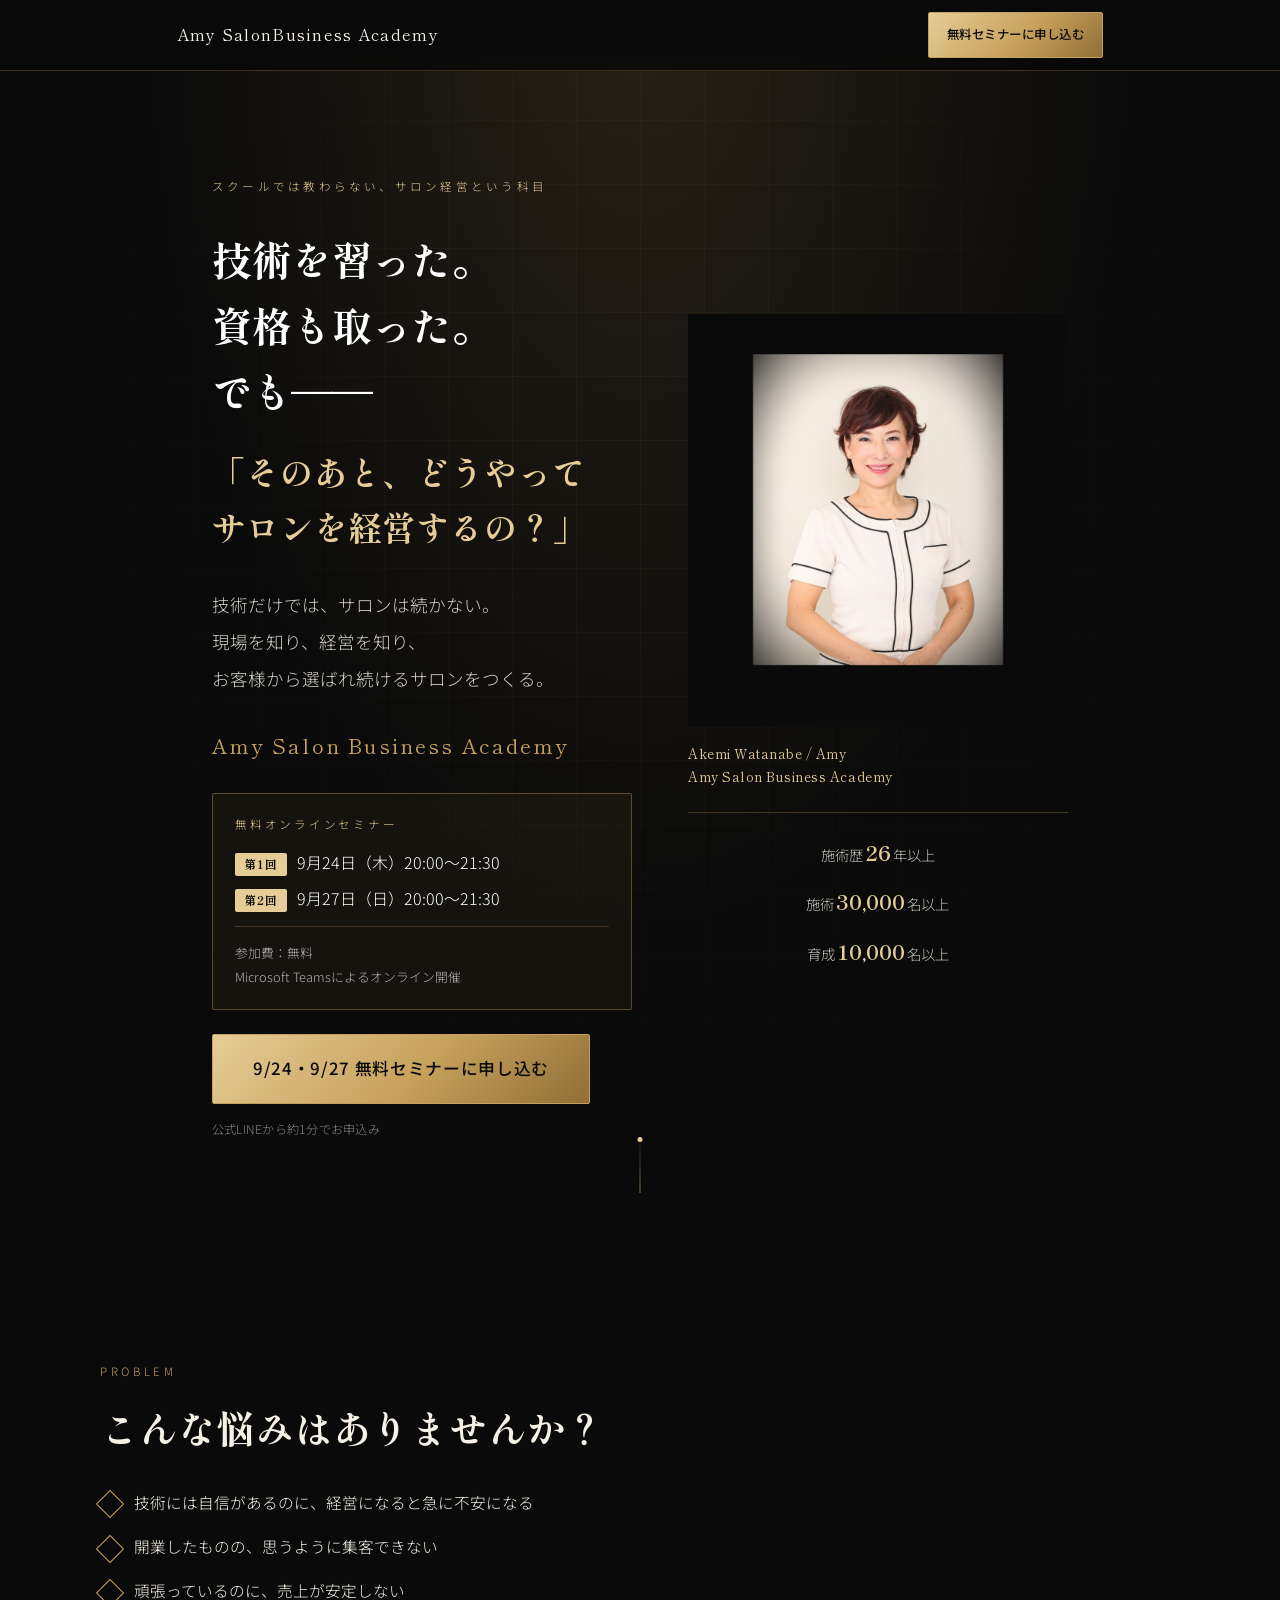
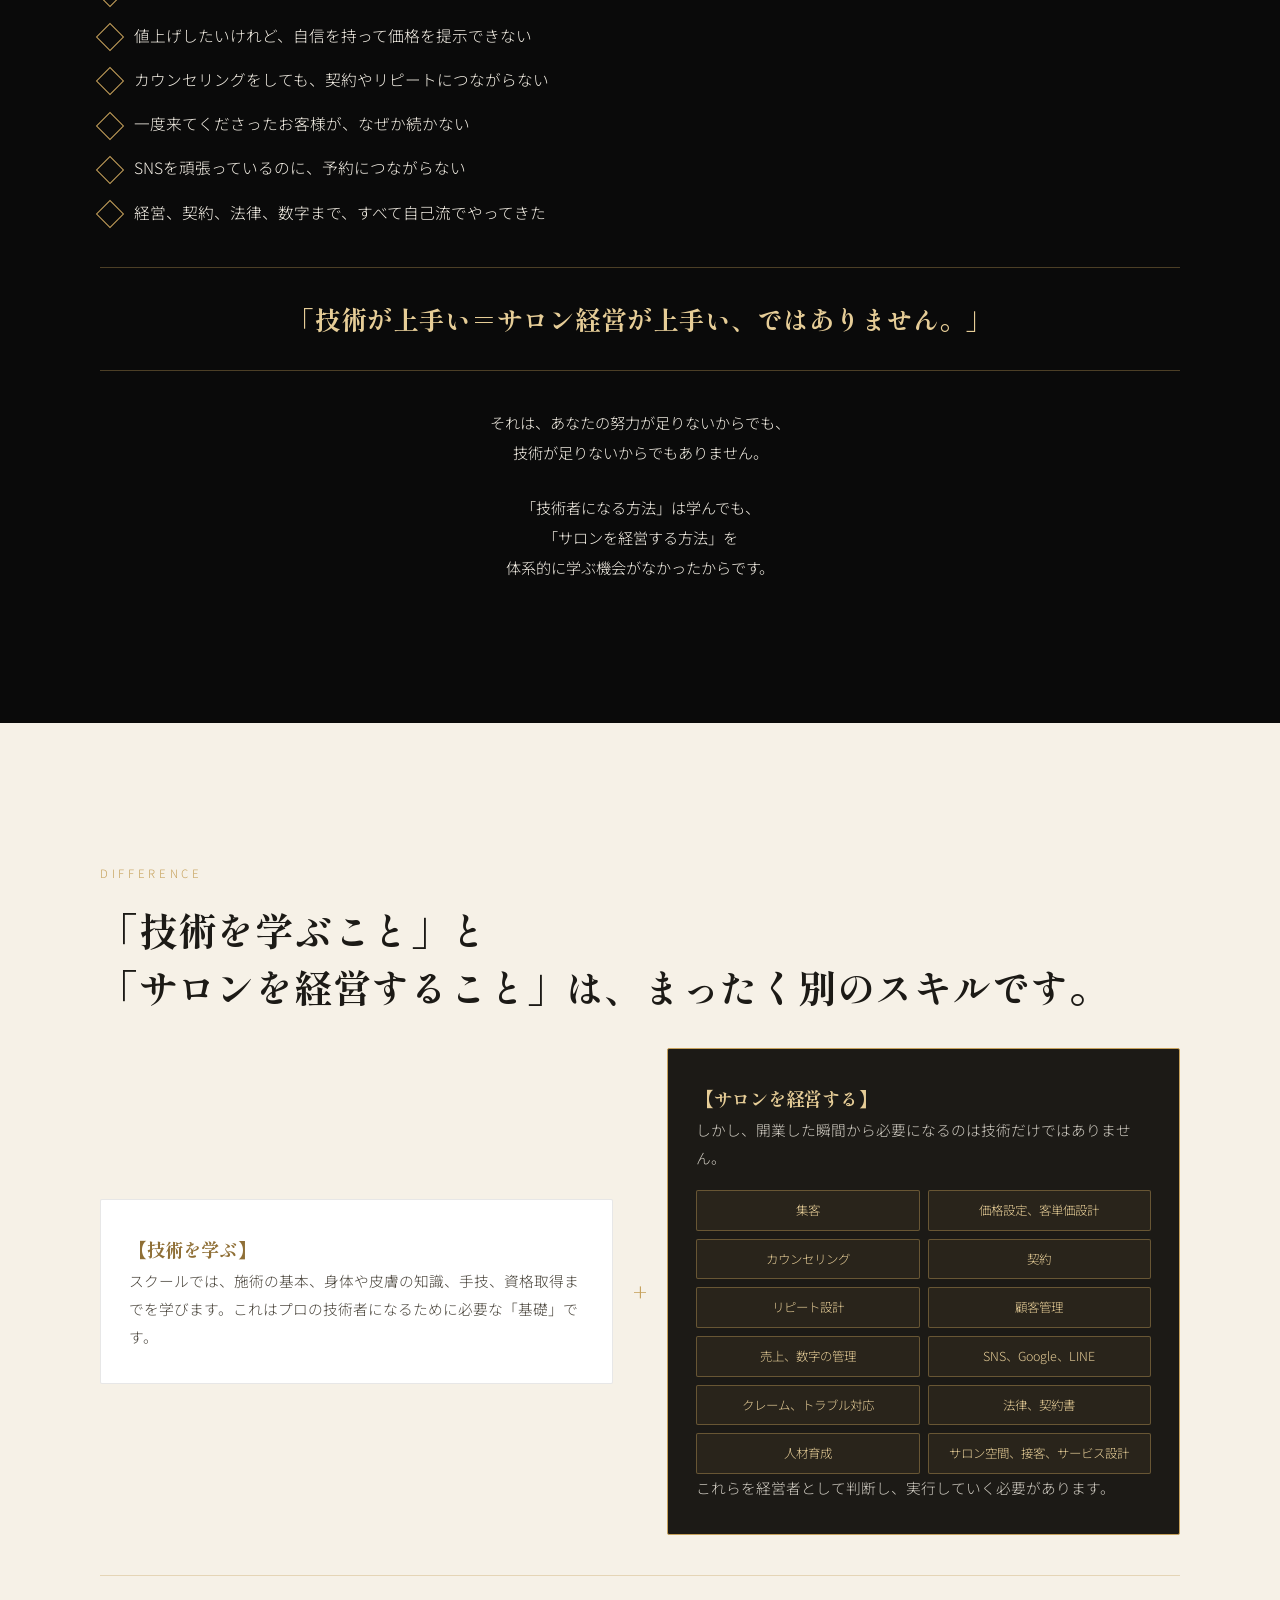
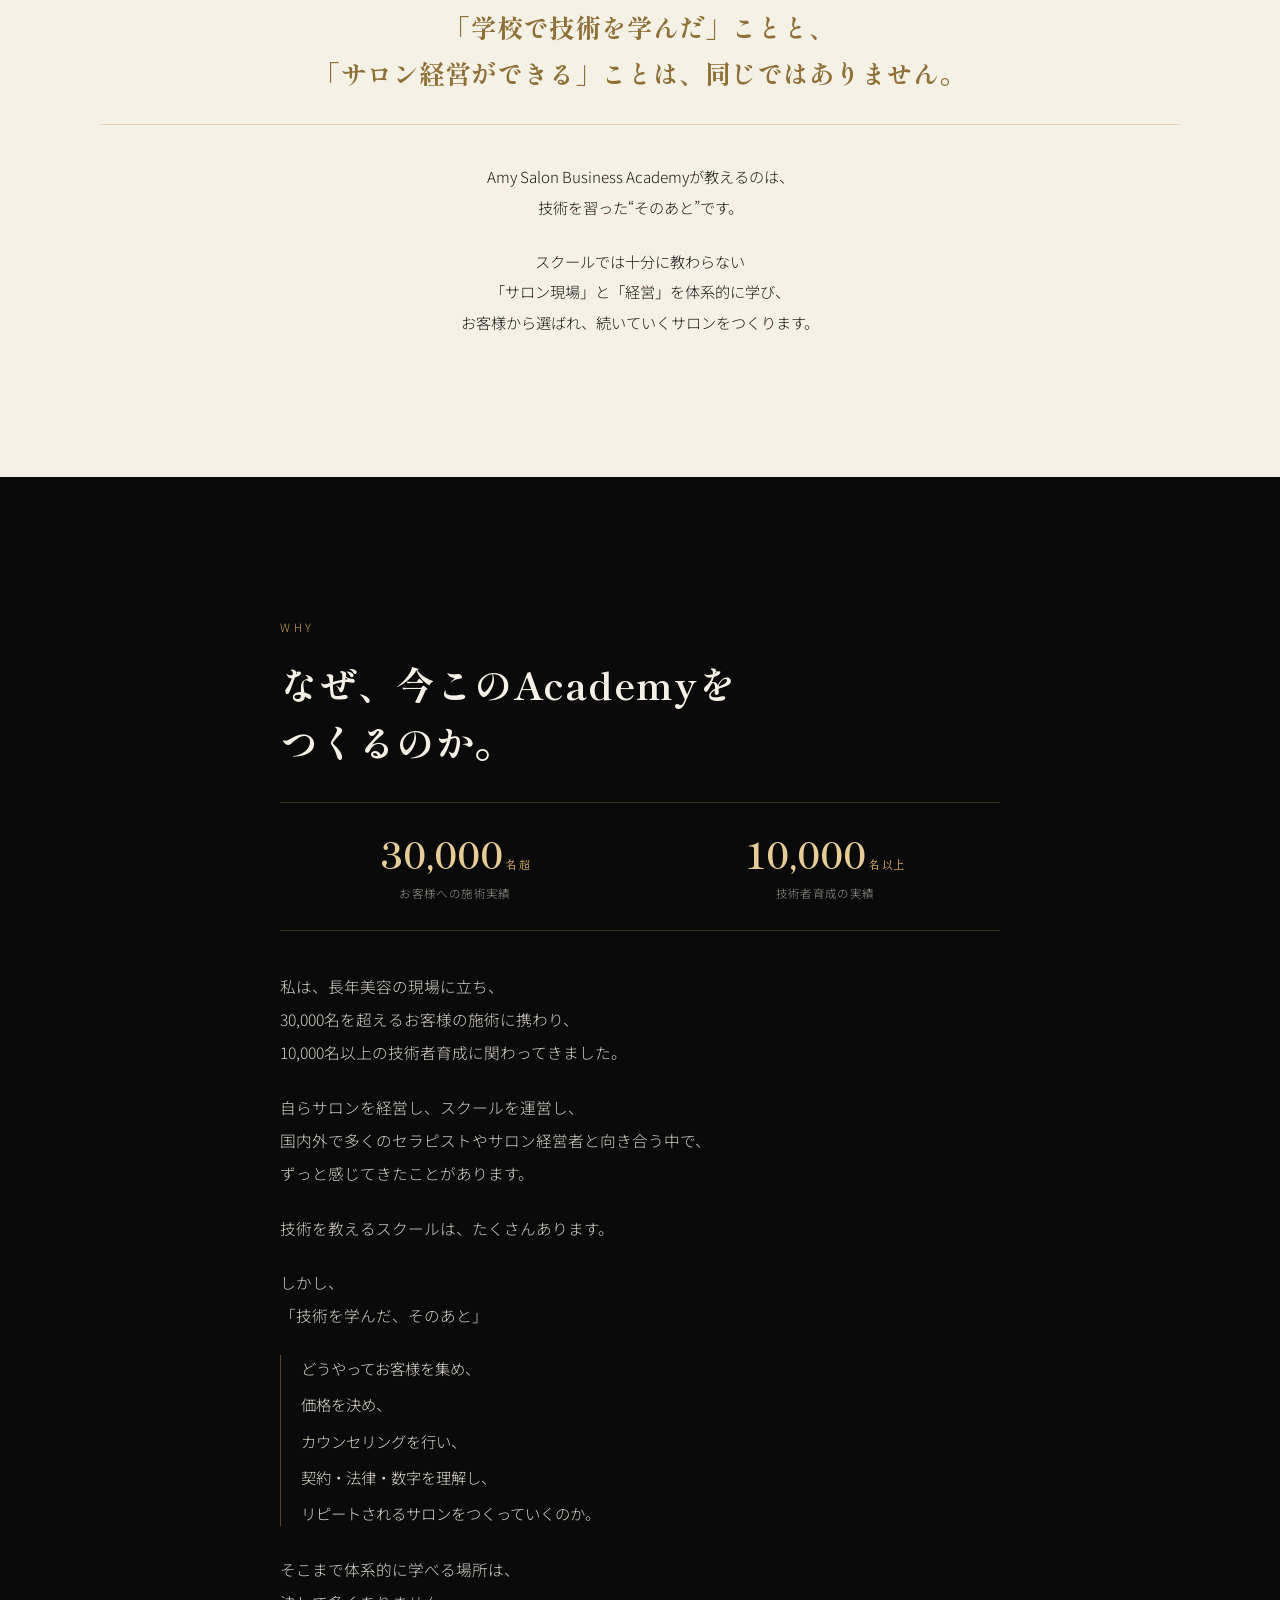
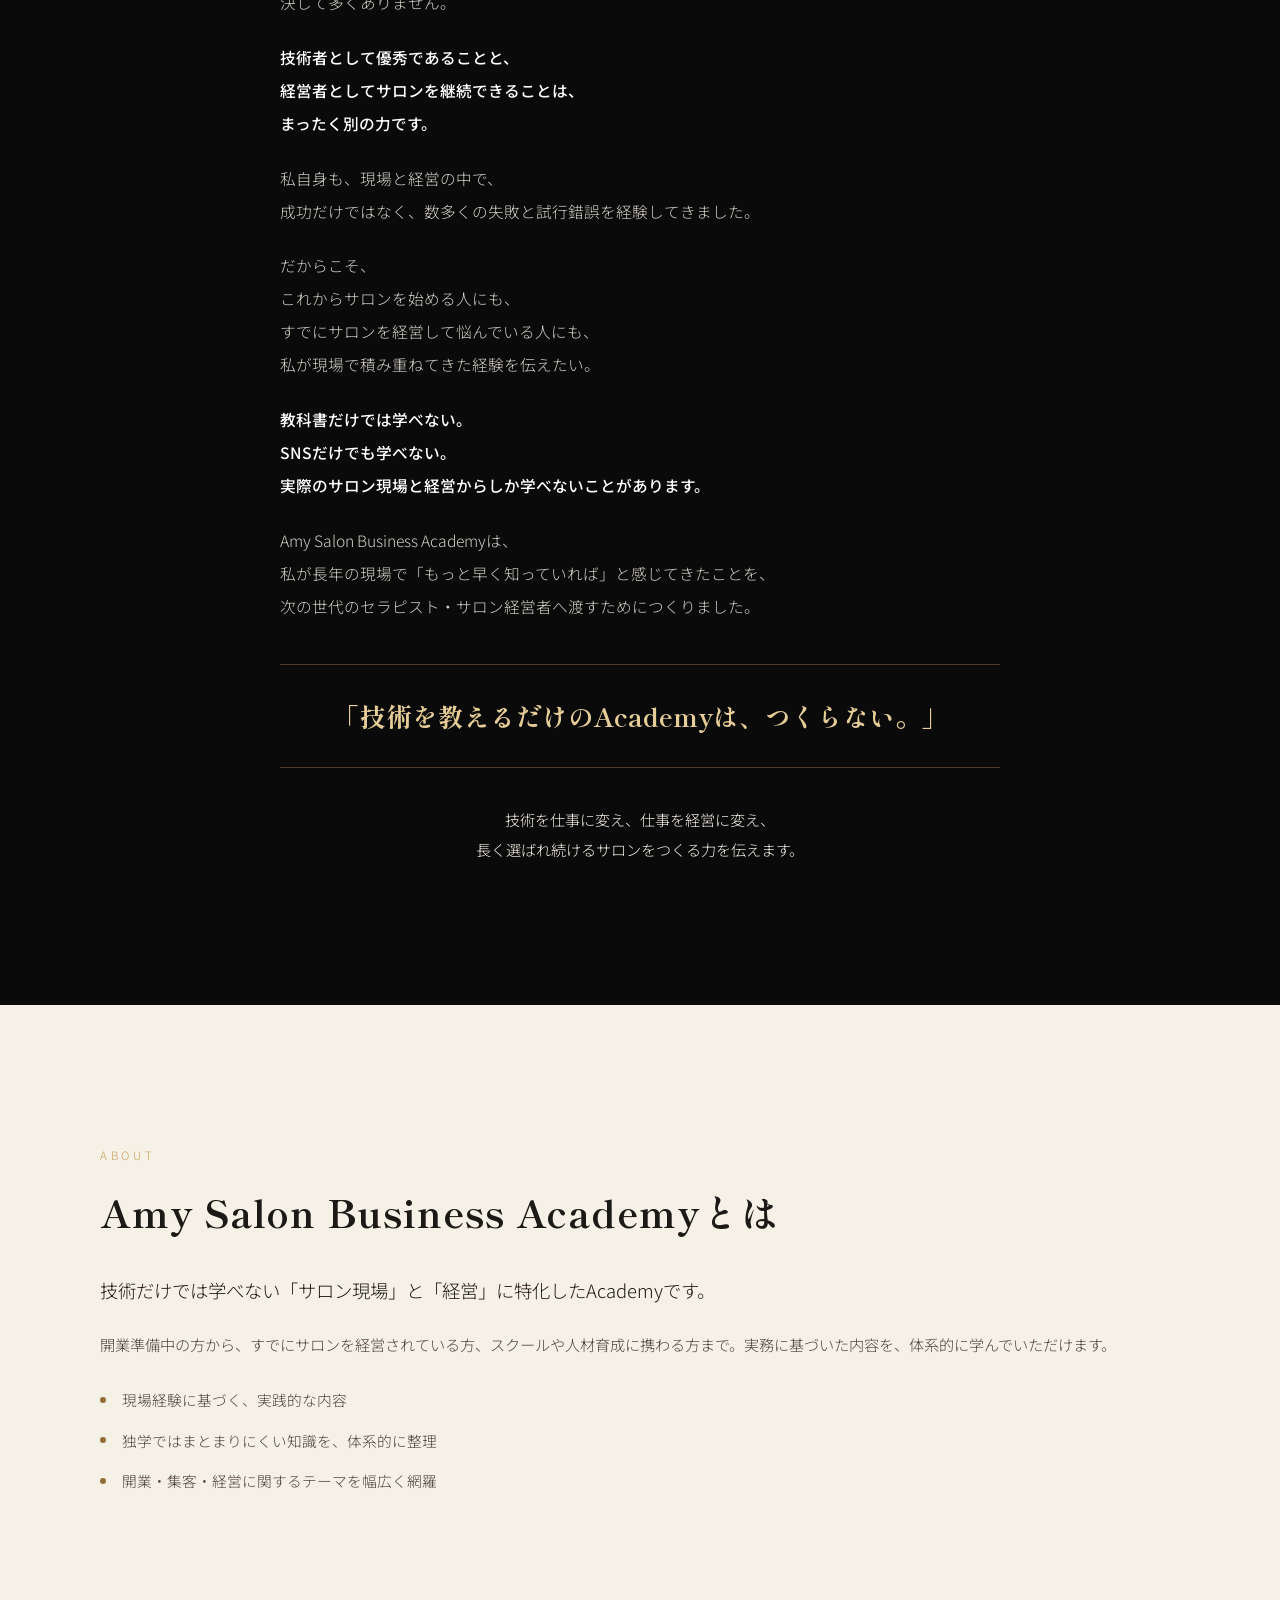
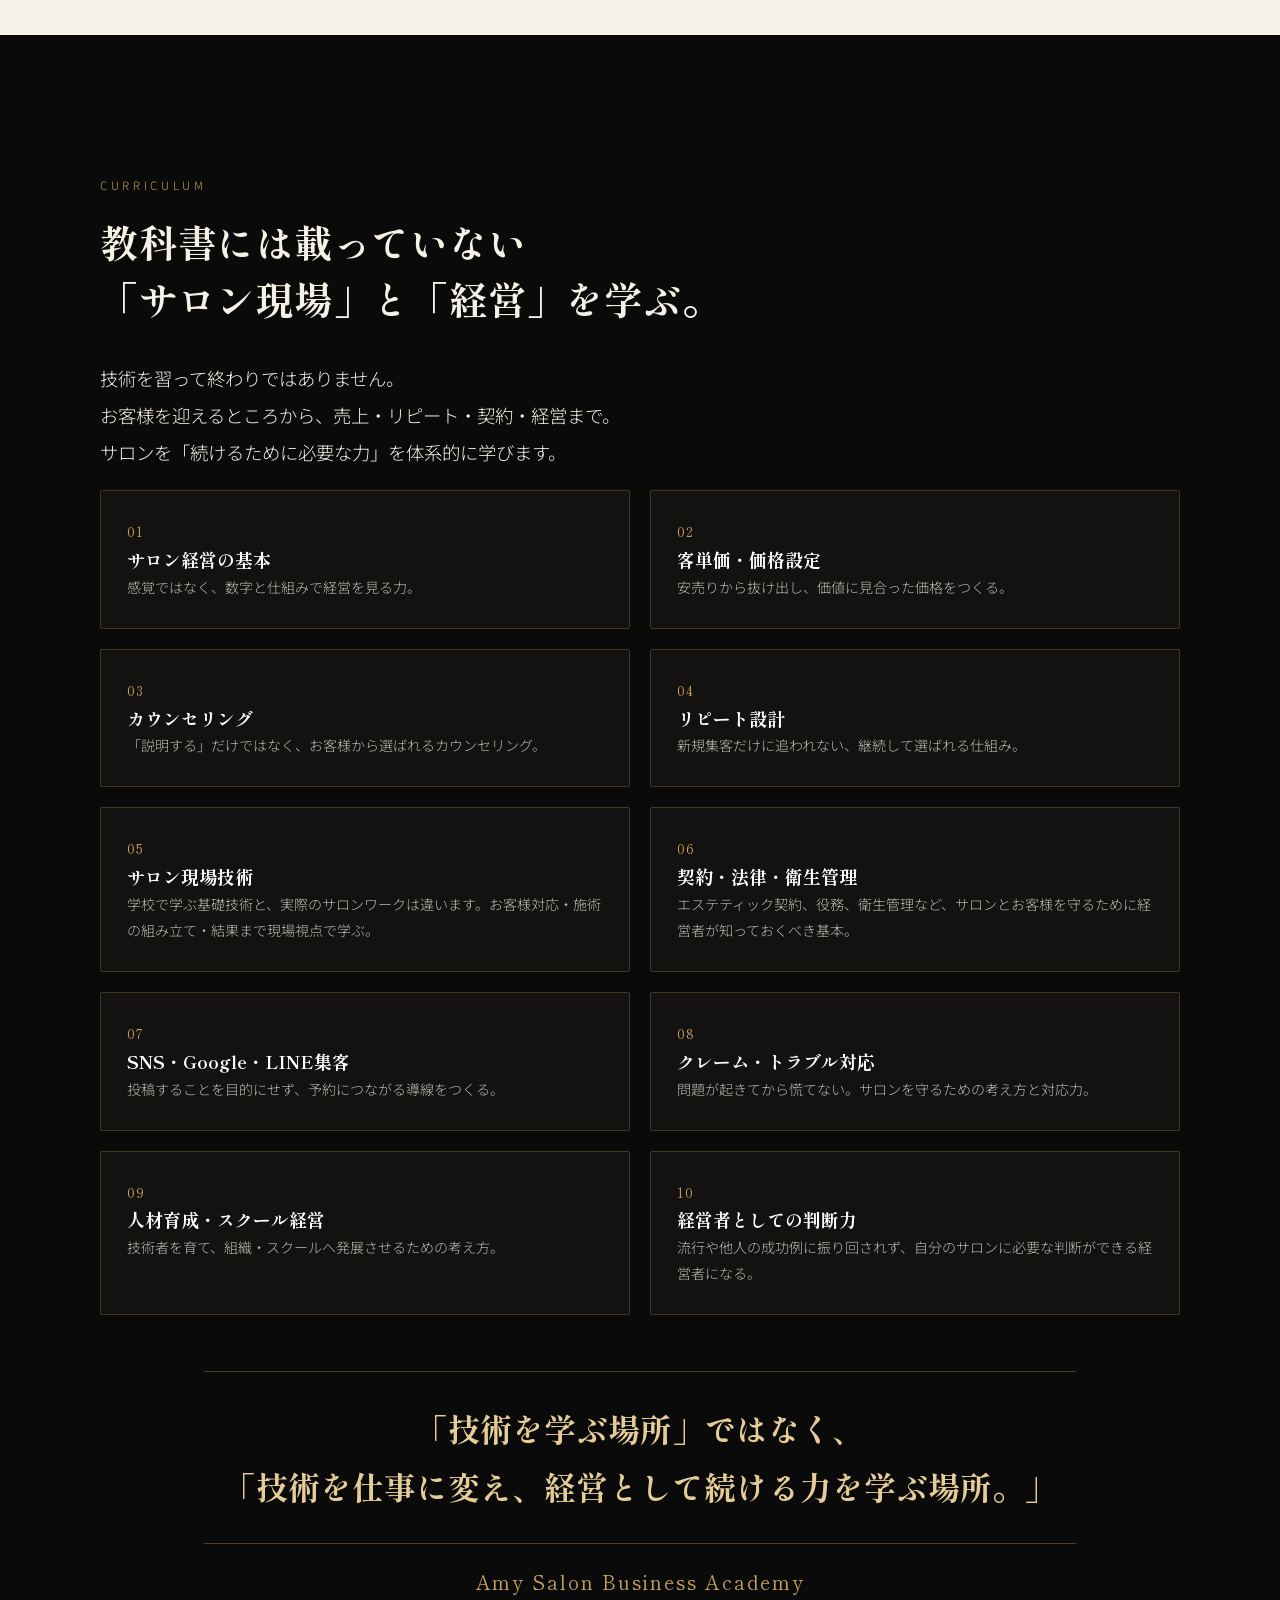
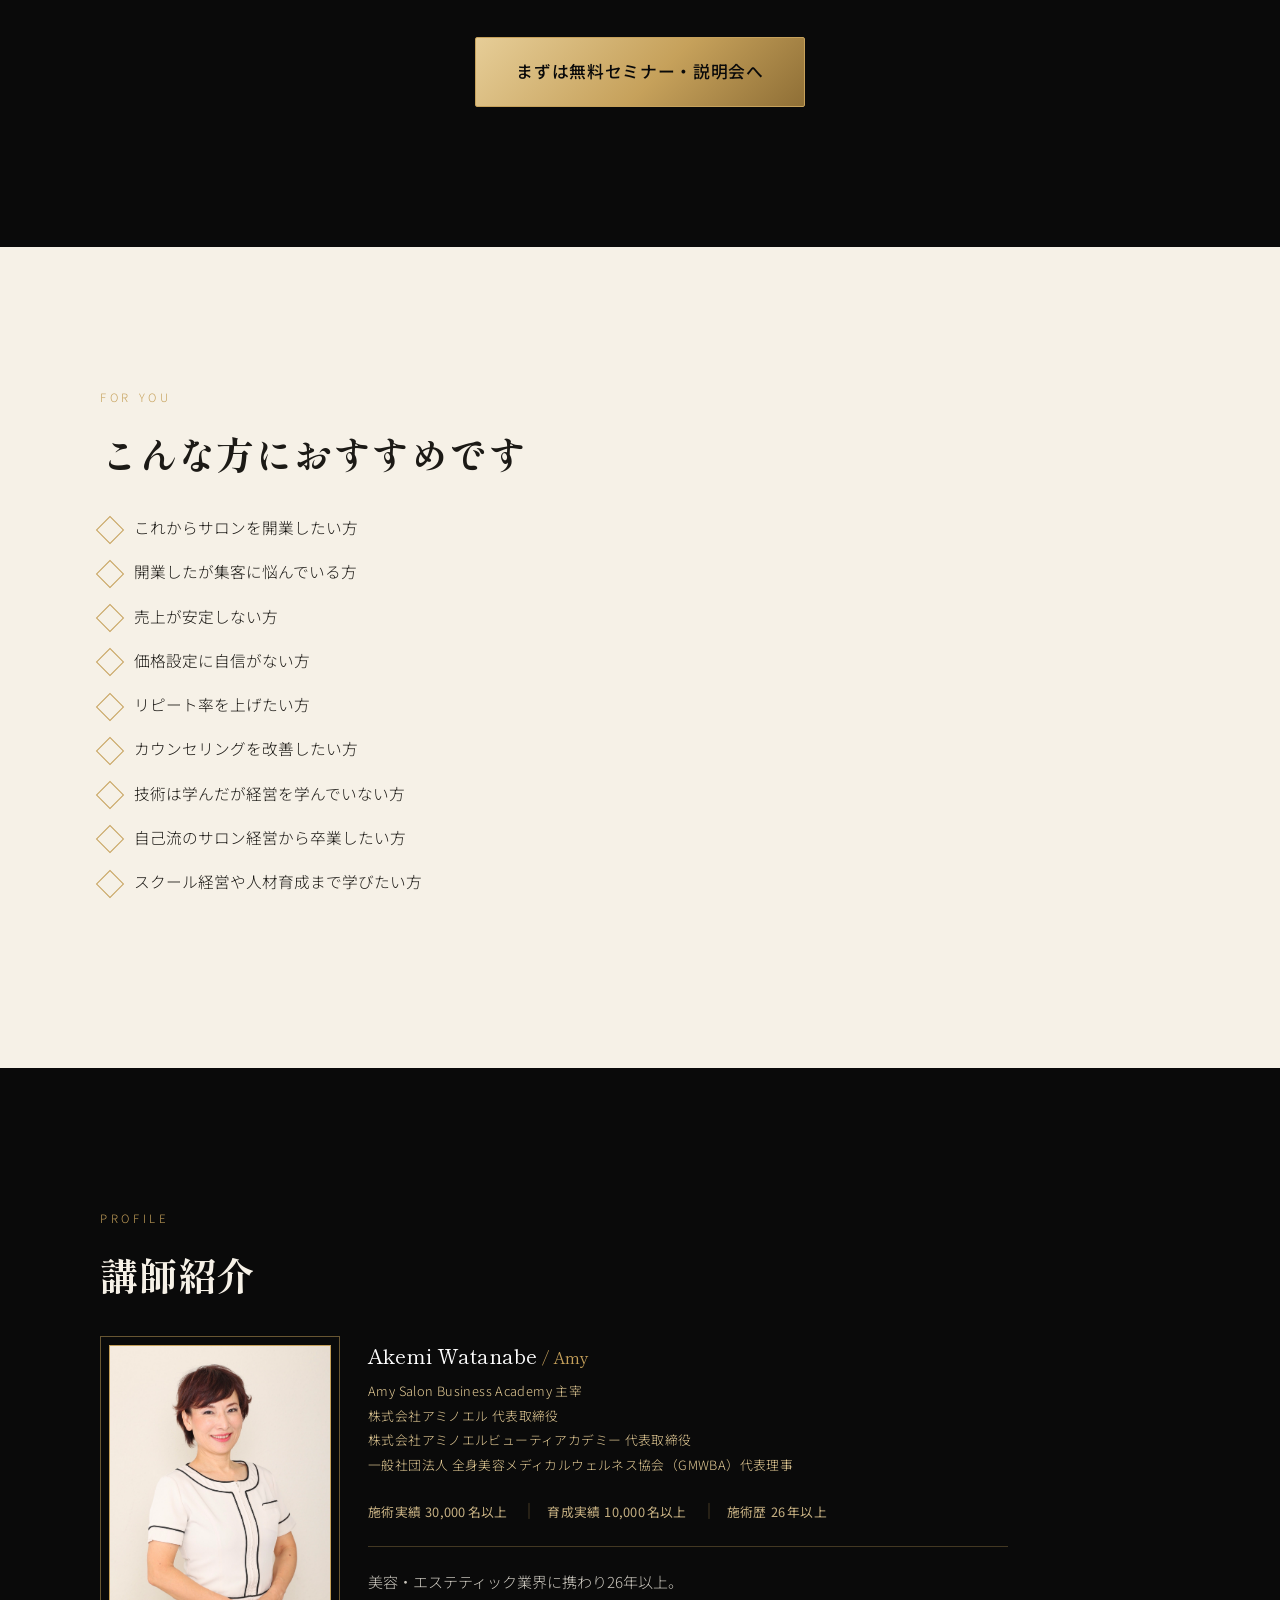
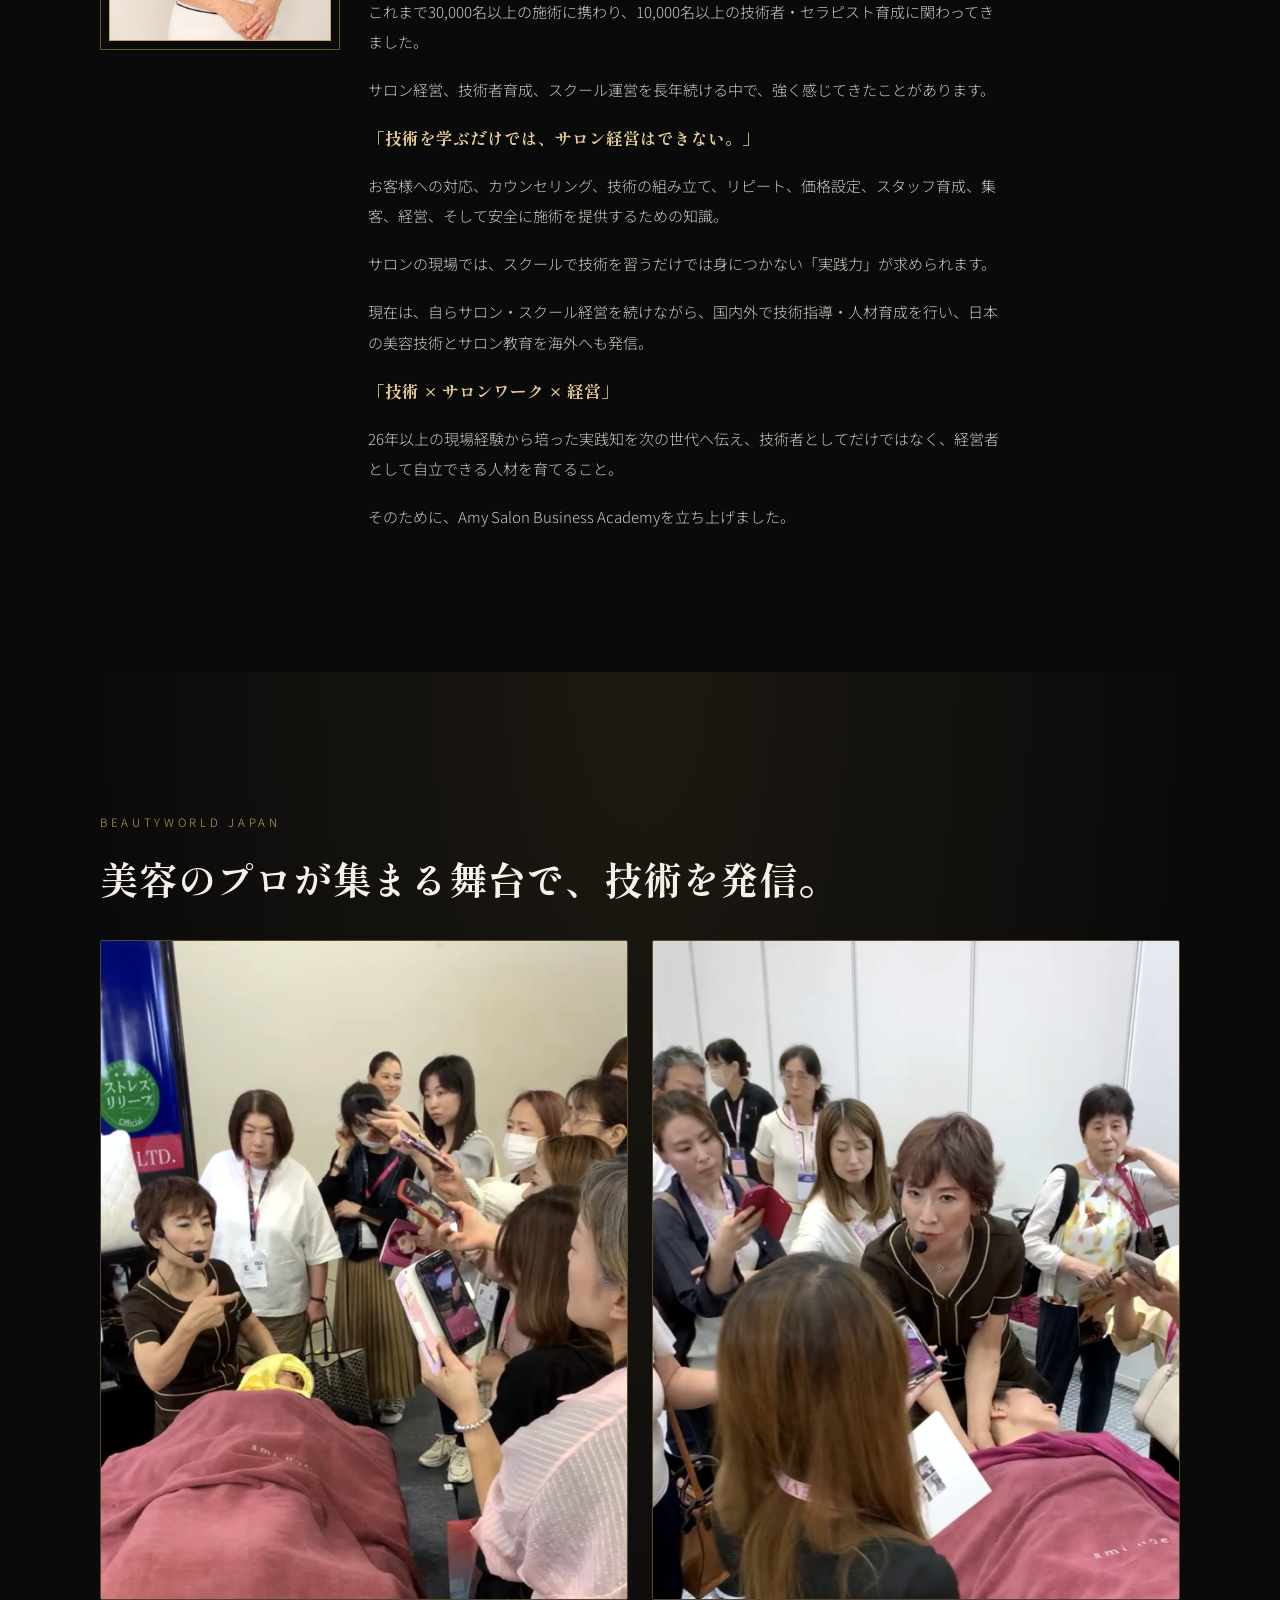
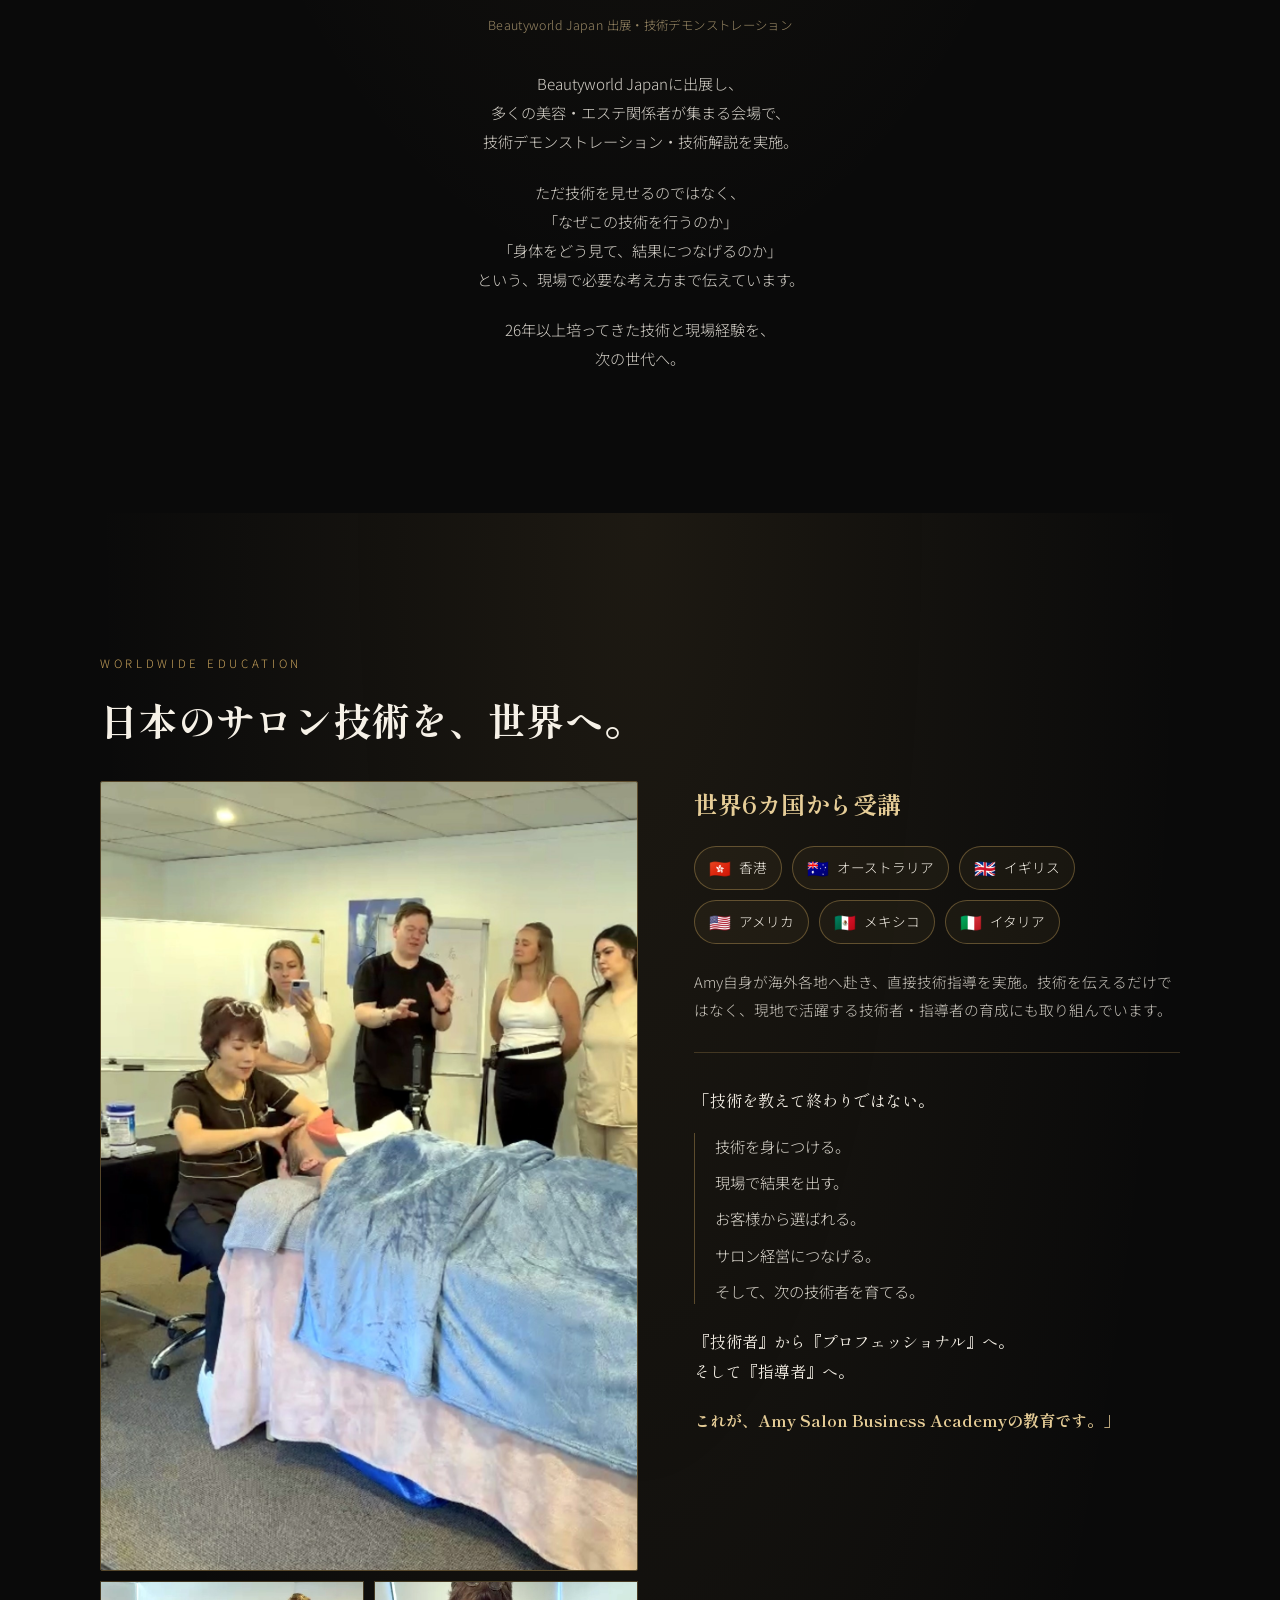
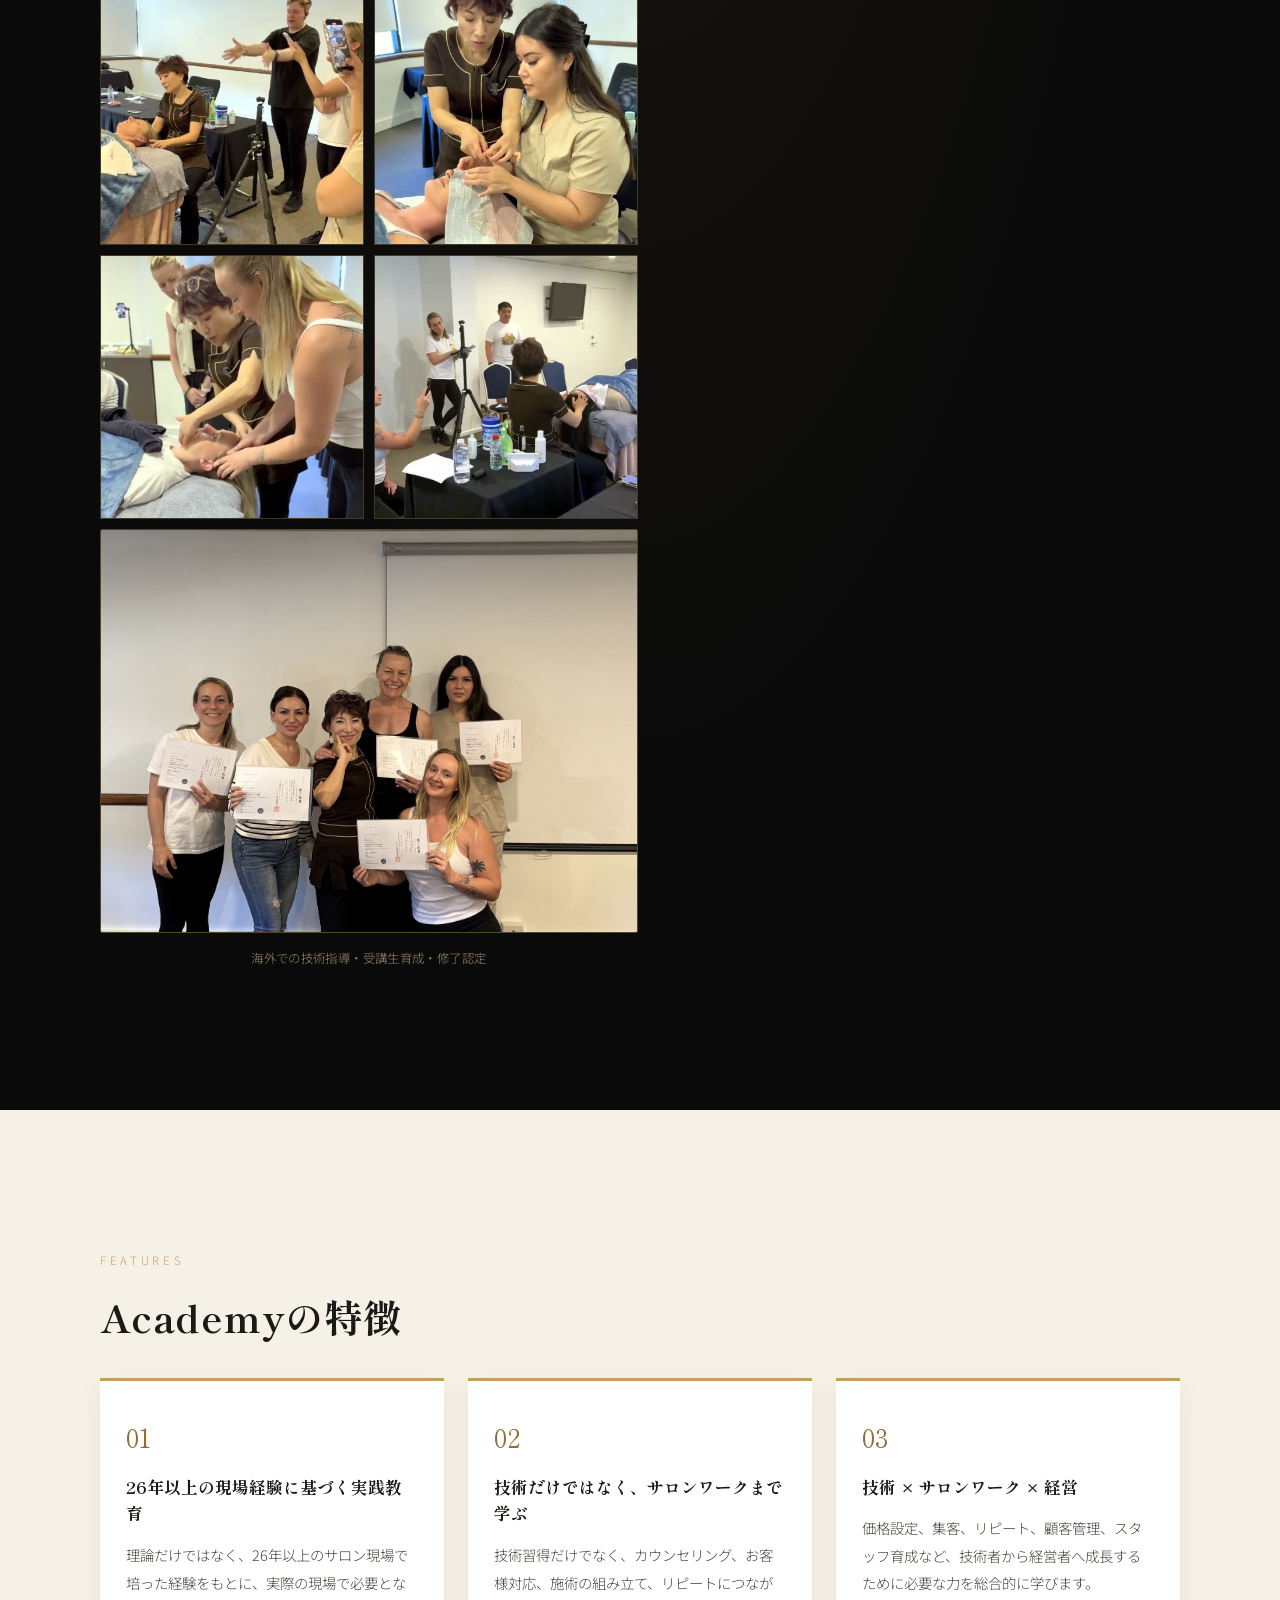
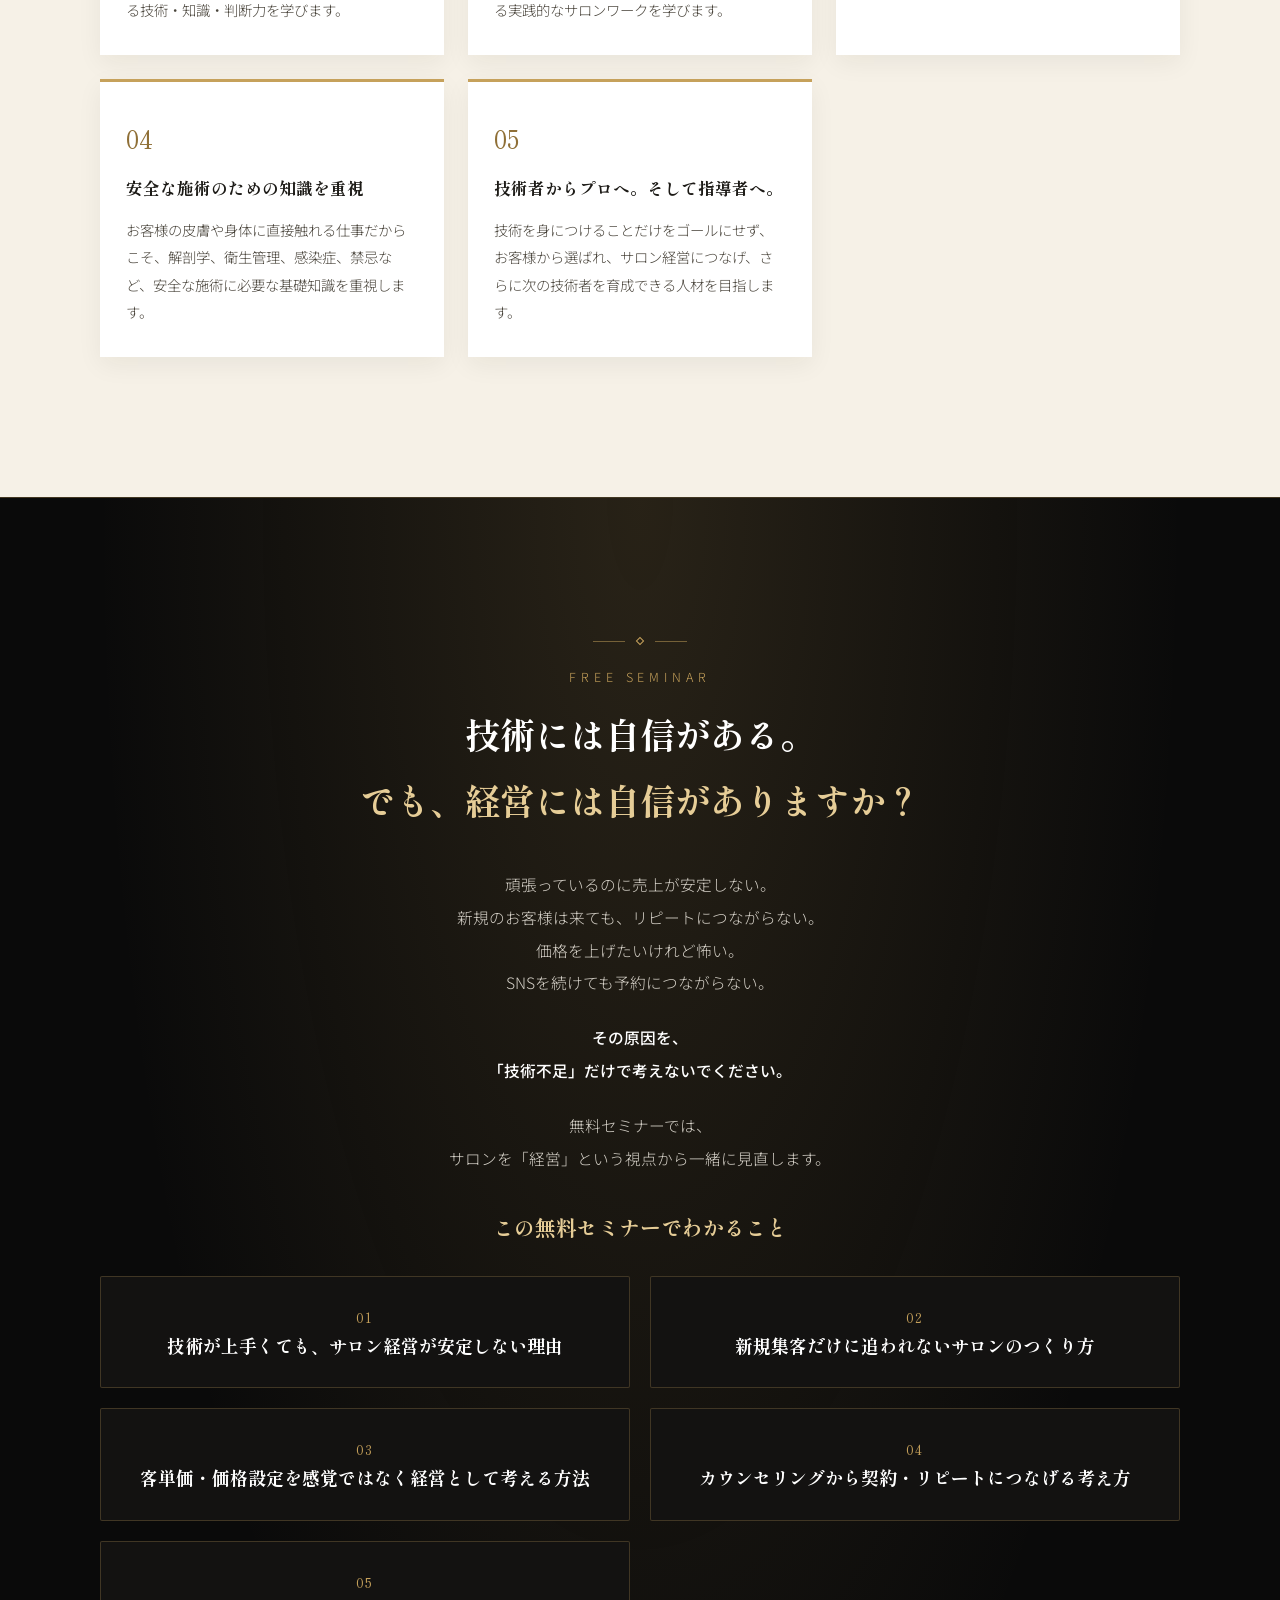
==== index.html @ 22de9279 "Academyの特徴セクションの5項目の文言を更新 Co-Authored-By: Claude Sonnet 5 <noreply@anthropic.com> Claude-Session: ht" ====
<!DOCTYPE html>
<html lang="ja">
<head>
<meta charset="UTF-8">
<meta name="viewport" content="width=device-width, initial-scale=1.0">
<title>Amy Salon Business Academy | 技術の先にある、サロン経営を学ぶ</title>
<meta name="description" content="技術を学ぶだけでは、サロン経営はできない。スクールでは十分に教わらない「サロン現場」と「経営」を学ぶAcademy、Amy Salon Business Academy。無料セミナー・説明会、参加受付中。">
<meta name="robots" content="index,follow">
<link rel="canonical" href="https://example.com/">

<!-- OGP -->
<meta property="og:type" content="website">
<meta property="og:site_name" content="Amy Salon Business Academy">
<meta property="og:title" content="Amy Salon Business Academy | 技術の先にある、サロン経営を学ぶ">
<meta property="og:description" content="技術を学ぶだけでは、サロン経営はできない。現場を知り、経営を知り、お客様から選ばれ続けるサロンをつくる。無料セミナー・説明会、参加受付中。">
<meta property="og:url" content="https://example.com/">
<meta property="og:image" content="https://example.com/og-image.png">
<meta property="og:image:width" content="1200">
<meta property="og:image:height" content="630">
<meta property="og:locale" content="ja_JP">
<meta name="twitter:card" content="summary_large_image">
<meta name="twitter:title" content="Amy Salon Business Academy">
<meta name="twitter:description" content="技術の先にある、サロン経営を学ぶ。無料セミナー・説明会、参加受付中。">
<meta name="twitter:image" content="https://example.com/og-image.png">

<link rel="icon" href="favicon.svg" type="image/svg+xml">

<link rel="preconnect" href="https://fonts.googleapis.com">
<link rel="preconnect" href="https://fonts.gstatic.com" crossorigin>
<link href="https://fonts.googleapis.com/css2?family=Shippori+Mincho:wght@500;700&family=Noto+Sans+JP:wght@300;400;500;700&display=swap" rel="stylesheet">

<link rel="stylesheet" href="css/style.css">
</head>
<body>

<a class="skip-link" href="#main">本文へスキップ</a>

<header class="site-header" id="site-header">
  <div class="site-header__inner">
    <a href="#top" class="site-header__logo">Amy Salon<br class="sp-only">Business Academy</a>
    <a href="#" class="btn btn--small btn--gold js-cta site-header__cta">無料セミナーに申し込む</a>
  </div>
</header>

<main id="main">

  <!-- 1. ファーストビュー -->
  <section class="hero" id="top" aria-label="ファーストビュー">
    <div class="hero__inner">
      <div class="hero__col hero__col--left">
        <p class="eyebrow">スクールでは教わらない、サロン経営という科目</p>
        <h1 class="hero__title">
          技術を習った。<br>
          資格も取った。<br>
          でも——
          <span class="hero__title-accent">「そのあと、どうやって<br>サロンを経営するの？」</span>
        </h1>
        <p class="hero__lead">
          技術だけでは、サロンは続かない。<br>
          現場を知り、経営を知り、<br>
          お客様から選ばれ続けるサロンをつくる。
        </p>
        <p class="hero__brand">Amy Salon Business Academy</p>

        <div class="hero__event">
          <p class="hero__event-label">無料オンラインセミナー</p>
          <div class="hero__event-dates">
            <p class="hero__event-date"><span class="hero__event-round">第1回</span>9月24日（木）20:00〜21:30</p>
            <p class="hero__event-date"><span class="hero__event-round">第2回</span>9月27日（日）20:00〜21:30</p>
          </div>
          <p class="hero__event-meta">参加費：無料<br>Microsoft Teamsによるオンライン開催</p>
        </div>

        <div class="hero__cta-group">
          <a href="#" class="btn btn--gold btn--large js-cta">9/24・9/27 <br class="sp-only">無料セミナーに申し込む</a>
          <p class="hero__cta-note">公式LINEから約1分でお申込み</p>
        </div>
      </div>

      <div class="hero__col hero__col--right">
        <div class="hero__media">
          <img class="hero__photo" src="hero-photo.jpg" alt="Amy Salon Business Academy 主宰 Akemi Watanabe（Amy）" loading="lazy">
          <p class="hero__photo-caption">Akemi Watanabe / Amy<br>Amy Salon Business Academy</p>
        </div>

        <ul class="hero__achievements">
          <li>施術歴<strong class="hero__achievements-num">26</strong>年以上</li>
          <li>施術<strong class="hero__achievements-num">30,000</strong>名以上</li>
          <li>育成<strong class="hero__achievements-num">10,000</strong>名以上</li>
        </ul>
      </div>
    </div>
    <div class="hero__scroll" aria-hidden="true"><span></span></div>
  </section>

  <!-- 2. 問題提起 -->
  <section class="section section--dark" aria-labelledby="problem-title">
    <div class="section__inner">
      <p class="section__eyebrow">PROBLEM</p>
      <h2 class="section__title" id="problem-title">こんな悩みは<br class="sp-only">ありませんか？</h2>
      <ul class="check-list">
        <li>技術には自信があるのに、経営になると急に不安になる</li>
        <li>開業したものの、思うように集客できない</li>
        <li>頑張っているのに、売上が安定しない</li>
        <li>値上げしたいけれど、自信を持って価格を提示できない</li>
        <li>カウンセリングをしても、契約やリピートにつながらない</li>
        <li>一度来てくださったお客様が、なぜか続かない</li>
        <li>SNSを頑張っているのに、予約につながらない</li>
        <li>経営、契約、法律、数字まで、すべて自己流でやってきた</li>
      </ul>
      <p class="section__emphasis">「技術が上手い＝サロン経営が上手い、<br class="sp-only">ではありません。」</p>
      <div class="section__closing">
        <p>それは、あなたの努力が足りないからでも、<br>技術が足りないからでもありません。</p>
        <p>「技術者になる方法」は学んでも、<br>「サロンを経営する方法」を<br>体系的に学ぶ機会がなかったからです。</p>
      </div>
    </div>
  </section>

  <!-- 3. 「技術を学ぶこと」と「サロンを経営すること」の違い -->
  <section class="section section--ivory" aria-labelledby="diff-title">
    <div class="section__inner">
      <p class="section__eyebrow">DIFFERENCE</p>
      <h2 class="section__title" id="diff-title">「技術を学ぶこと」と<br>「サロンを経営すること」は、<br class="sp-only">まったく別のスキルです。</h2>
      <div class="compare">
        <div class="compare__card">
          <p class="compare__label">【技術を学ぶ】</p>
          <p class="compare__text">スクールでは、施術の基本、身体や皮膚の知識、手技、資格取得までを学びます。これはプロの技術者になるために必要な「基礎」です。</p>
        </div>
        <div class="compare__divider" aria-hidden="true">+</div>
        <div class="compare__card compare__card--gold">
          <p class="compare__label">【サロンを経営する】</p>
          <p class="compare__text">しかし、開業した瞬間から必要になるのは技術だけではありません。</p>
          <ul class="compare__tags">
            <li>集客</li>
            <li>価格設定、客単価設計</li>
            <li>カウンセリング</li>
            <li>契約</li>
            <li>リピート設計</li>
            <li>顧客管理</li>
            <li>売上、数字の管理</li>
            <li>SNS、Google、LINE</li>
            <li>クレーム、トラブル対応</li>
            <li>法律、契約書</li>
            <li>人材育成</li>
            <li>サロン空間、接客、サービス設計</li>
          </ul>
          <p class="compare__text">これらを経営者として判断し、実行していく必要があります。</p>
        </div>
      </div>
      <p class="section__emphasis">「学校で技術を学んだ」ことと、<br>「サロン経営ができる」ことは、<br class="sp-only">同じではありません。</p>
      <div class="section__closing">
        <p>Amy Salon Business Academyが教えるのは、<br>技術を習った“そのあと”です。</p>
        <p>スクールでは十分に教わらない<br>「サロン現場」と「経営」を体系的に学び、<br>お客様から選ばれ、続いていくサロンをつくります。</p>
      </div>
    </div>
  </section>

  <!-- 4. Academyを作った理由 -->
  <section class="section section--dark section--narrow" aria-labelledby="why-title">
    <div class="section__inner">
      <p class="section__eyebrow">WHY</p>
      <h2 class="section__title" id="why-title">なぜ、今このAcademyを<br>つくるのか。</h2>

      <div class="stats">
        <div class="stats__item">
          <p class="stats__number">30,000<span class="stats__unit">名 超</span></p>
          <p class="stats__label">お客様への施術実績</p>
        </div>
        <div class="stats__item">
          <p class="stats__number">10,000<span class="stats__unit">名 以上</span></p>
          <p class="stats__label">技術者育成の実績</p>
        </div>
      </div>

      <div class="prose">
        <p>私は、長年美容の現場に立ち、<br>30,000名を超えるお客様の施術に携わり、<br>10,000名以上の技術者育成に関わってきました。</p>
        <p>自らサロンを経営し、スクールを運営し、<br>国内外で多くのセラピストやサロン経営者と向き合う中で、<br>ずっと感じてきたことがあります。</p>
        <p>技術を教えるスクールは、たくさんあります。</p>
        <p>しかし、<br>「技術を学んだ、そのあと」</p>

        <ul class="prose__flow">
          <li>どうやってお客様を集め、</li>
          <li>価格を決め、</li>
          <li>カウンセリングを行い、</li>
          <li>契約・法律・数字を理解し、</li>
          <li>リピートされるサロンをつくっていくのか。</li>
        </ul>

        <p>そこまで体系的に学べる場所は、<br>決して多くありません。</p>
        <p class="prose__highlight">技術者として優秀であることと、<br>経営者としてサロンを継続できることは、<br>まったく別の力です。</p>
        <p>私自身も、現場と経営の中で、<br>成功だけではなく、数多くの失敗と試行錯誤を経験してきました。</p>
        <p>だからこそ、<br>これからサロンを始める人にも、<br>すでにサロンを経営して悩んでいる人にも、<br>私が現場で積み重ねてきた経験を伝えたい。</p>
        <p class="prose__highlight">教科書だけでは学べない。<br>SNSだけでも学べない。<br>実際のサロン現場と経営からしか学べないことがあります。</p>
        <p>Amy Salon Business Academyは、<br>私が長年の現場で「もっと早く知っていれば」と感じてきたことを、<br>次の世代のセラピスト・サロン経営者へ渡すためにつくりました。</p>
      </div>

      <p class="section__emphasis">「技術を教えるだけの<br class="sp-only">Academyは、<br class="sp-only">つくらない。」</p>
      <div class="section__closing">
        <p>技術を仕事に変え、仕事を経営に変え、<br>長く選ばれ続けるサロンをつくる力を伝えます。</p>
      </div>
    </div>
  </section>

  <!-- 5. Amy Salon Business Academyとは -->
  <section class="section section--ivory" aria-labelledby="about-title">
    <div class="section__inner">
      <p class="section__eyebrow">ABOUT</p>
      <h2 class="section__title" id="about-title">Amy Salon Business<br class="sp-only"> Academyとは</h2>
      <p class="section__lead">技術だけでは学べない「サロン現場」と「経営」に特化したAcademyです。</p>
      <p class="section__text">
        開業準備中の方から、すでにサロンを経営されている方、スクールや人材育成に携わる方まで。実務に基づいた内容を、体系的に学んでいただけます。
      </p>
      <ul class="dot-list">
        <li>現場経験に基づく、実践的な内容</li>
        <li>独学ではまとまりにくい知識を、体系的に整理</li>
        <li>開業・集客・経営に関するテーマを幅広く網羅</li>
      </ul>
    </div>
  </section>

  <!-- 6. 学べる内容 -->
  <section class="section section--dark" aria-labelledby="curriculum-title">
    <div class="section__inner">
      <p class="section__eyebrow">CURRICULUM</p>
      <h2 class="section__title" id="curriculum-title">教科書には載っていない<br>「サロン現場」と「経営」を学ぶ。</h2>
      <p class="section__lead">
        技術を習って終わりではありません。<br>
        お客様を迎えるところから、売上・リピート・契約・経営まで。<br>
        サロンを「続けるために必要な力」を体系的に学びます。
      </p>

      <div class="curriculum-cards">
        <article class="curriculum-card">
          <p class="curriculum-card__num">01</p>
          <h3 class="curriculum-card__title">サロン経営の基本</h3>
          <p class="curriculum-card__text">感覚ではなく、数字と仕組みで経営を見る力。</p>
        </article>
        <article class="curriculum-card">
          <p class="curriculum-card__num">02</p>
          <h3 class="curriculum-card__title">客単価・価格設定</h3>
          <p class="curriculum-card__text">安売りから抜け出し、価値に見合った価格をつくる。</p>
        </article>
        <article class="curriculum-card">
          <p class="curriculum-card__num">03</p>
          <h3 class="curriculum-card__title">カウンセリング</h3>
          <p class="curriculum-card__text">「説明する」だけではなく、お客様から選ばれるカウンセリング。</p>
        </article>
        <article class="curriculum-card">
          <p class="curriculum-card__num">04</p>
          <h3 class="curriculum-card__title">リピート設計</h3>
          <p class="curriculum-card__text">新規集客だけに追われない、継続して選ばれる仕組み。</p>
        </article>
        <article class="curriculum-card">
          <p class="curriculum-card__num">05</p>
          <h3 class="curriculum-card__title">サロン現場技術</h3>
          <p class="curriculum-card__text">学校で学ぶ基礎技術と、実際のサロンワークは違います。お客様対応・施術の組み立て・結果まで現場視点で学ぶ。</p>
        </article>
        <article class="curriculum-card">
          <p class="curriculum-card__num">06</p>
          <h3 class="curriculum-card__title">契約・法律・衛生管理</h3>
          <p class="curriculum-card__text">エステティック契約、役務、衛生管理など、サロンとお客様を守るために経営者が知っておくべき基本。</p>
        </article>
        <article class="curriculum-card">
          <p class="curriculum-card__num">07</p>
          <h3 class="curriculum-card__title">SNS・Google・LINE集客</h3>
          <p class="curriculum-card__text">投稿することを目的にせず、予約につながる導線をつくる。</p>
        </article>
        <article class="curriculum-card">
          <p class="curriculum-card__num">08</p>
          <h3 class="curriculum-card__title">クレーム・トラブル対応</h3>
          <p class="curriculum-card__text">問題が起きてから慌てない。サロンを守るための考え方と対応力。</p>
        </article>
        <article class="curriculum-card">
          <p class="curriculum-card__num">09</p>
          <h3 class="curriculum-card__title">人材育成・スクール経営</h3>
          <p class="curriculum-card__text">技術者を育て、組織・スクールへ発展させるための考え方。</p>
        </article>
        <article class="curriculum-card">
          <p class="curriculum-card__num">10</p>
          <h3 class="curriculum-card__title">経営者としての判断力</h3>
          <p class="curriculum-card__text">流行や他人の成功例に振り回されず、自分のサロンに必要な判断ができる経営者になる。</p>
        </article>
      </div>

      <div class="curriculum-closing">
        <p class="section__emphasis section__emphasis--lg">
          「技術を学ぶ場所」<br class="sp-only">ではなく、<br>
          「技術を仕事に変え、<br class="sp-only">経営として続ける力を<br class="sp-only">学ぶ場所。」
        </p>
        <p class="curriculum-closing__brand">Amy Salon Business Academy</p>
        <a href="#" class="btn btn--gold btn--large js-cta">まずは無料セミナー・説明会へ</a>
      </div>
    </div>
  </section>

  <!-- 7. こんな方におすすめ -->
  <section class="section section--ivory" aria-labelledby="target-title">
    <div class="section__inner">
      <p class="section__eyebrow">FOR YOU</p>
      <h2 class="section__title" id="target-title">こんな方に<br class="sp-only">おすすめです</h2>
      <ul class="check-list check-list--dark">
        <li>これからサロンを開業したい方</li>
        <li>開業したが集客に悩んでいる方</li>
        <li>売上が安定しない方</li>
        <li>価格設定に自信がない方</li>
        <li>リピート率を上げたい方</li>
        <li>カウンセリングを改善したい方</li>
        <li>技術は学んだが経営を学んでいない方</li>
        <li>自己流のサロン経営から卒業したい方</li>
        <li>スクール経営や人材育成まで学びたい方</li>
      </ul>
    </div>
  </section>

  <!-- 8. Amyプロフィール -->
  <section class="section section--dark section--profile" aria-labelledby="profile-title">
    <div class="section__inner">
      <p class="section__eyebrow">PROFILE</p>
      <h2 class="section__title" id="profile-title">講師紹介</h2>
      <div class="profile">
        <div class="profile__photo-frame">
          <!-- 写真を差し替える場合は、このファイルと同じ場所に新しい amy-profile.jpg を上書きアップロードしてください -->
          <img class="profile__photo" src="amy-profile.jpg" alt="Akemi Watanabe（Amy）" loading="lazy">
        </div>
        <div class="profile__body">
          <p class="profile__name">Akemi Watanabe <span class="profile__alias">/ Amy</span></p>
          <div class="profile__role">
            <p>Amy Salon Business Academy 主宰</p>
            <p>株式会社アミノエル 代表取締役</p>
            <p>株式会社アミノエルビューティアカデミー 代表取締役</p>
            <p>一般社団法人 全身美容メディカルウェルネス協会（GMWBA）代表理事</p>
          </div>
          <ul class="profile__stats">
            <li><span class="profile__stats-label">施術実績</span><span class="profile__stats-value">30,000<span class="profile__stats-unit">名以上</span></span></li>
            <li><span class="profile__stats-label">育成実績</span><span class="profile__stats-value">10,000<span class="profile__stats-unit">名以上</span></span></li>
            <li><span class="profile__stats-label">施術歴</span><span class="profile__stats-value">26<span class="profile__stats-unit">年以上</span></span></li>
          </ul>
          <div class="profile__prose">
            <p class="profile__text">美容・エステティック業界に携わり26年以上。<br>これまで30,000名以上の施術に携わり、10,000名以上の技術者・セラピスト育成に関わってきました。</p>
            <p class="profile__text">サロン経営、技術者育成、スクール運営を長年続ける中で、強く感じてきたことがあります。</p>
            <p class="profile__quote">「技術を学ぶだけでは、サロン経営はできない。」</p>
            <p class="profile__text">お客様への対応、カウンセリング、技術の組み立て、リピート、価格設定、スタッフ育成、集客、経営、そして安全に施術を提供するための知識。</p>
            <p class="profile__text">サロンの現場では、スクールで技術を習うだけでは身につかない「実践力」が求められます。</p>
            <p class="profile__text">現在は、自らサロン・スクール経営を続けながら、国内外で技術指導・人材育成を行い、日本の美容技術とサロン教育を海外へも発信。</p>
            <p class="profile__quote">「技術 × サロンワーク × 経営」</p>
            <p class="profile__text">26年以上の現場経験から培った実践知を次の世代へ伝え、技術者としてだけではなく、経営者として自立できる人材を育てること。</p>
            <p class="profile__text">そのために、Amy Salon Business Academyを立ち上げました。</p>
          </div>
        </div>
      </div>
    </div>
  </section>

  <!-- 8.3 BEAUTYWORLD JAPAN実績 -->
  <section class="section section--dark section--beautyworld" aria-labelledby="beautyworld-title">
    <div class="section__inner">
      <p class="section__eyebrow">BEAUTYWORLD JAPAN</p>
      <h2 class="section__title" id="beautyworld-title">美容のプロが集まる舞台で、技術を発信。</h2>

      <div class="beautyworld">
        <div class="beautyworld__photos">
          <img src="beautyworld-1.jpg" alt="Beautyworld Japanでの技術デモンストレーションの様子" loading="lazy">
          <img src="beautyworld-2.jpg" alt="Beautyworld Japanでの技術解説の様子" loading="lazy">
        </div>
        <p class="beautyworld__caption">Beautyworld Japan 出展・技術デモンストレーション</p>
        <p class="beautyworld__text">Beautyworld Japanに出展し、<br>多くの美容・エステ関係者が集まる会場で、<br>技術デモンストレーション・技術解説を実施。</p>
        <p class="beautyworld__text">ただ技術を見せるのではなく、<br>「なぜこの技術を行うのか」<br>「身体をどう見て、結果につなげるのか」<br>という、現場で必要な考え方まで伝えています。</p>
        <p class="beautyworld__text">26年以上培ってきた技術と現場経験を、<br>次の世代へ。</p>
      </div>
    </div>
  </section>

  <!-- 8.5 海外実績・講師育成 -->
  <section class="section section--dark section--worldwide" aria-labelledby="worldwide-title">
    <div class="section__inner">
      <p class="section__eyebrow">WORLDWIDE EDUCATION</p>
      <h2 class="section__title" id="worldwide-title">日本のサロン技術を、世界へ。</h2>

      <div class="worldwide">
        <div class="worldwide__photos">
          <div class="worldwide__main">
            <img src="worldwide-main.jpg" alt="海外での技術実演・指導の様子" loading="lazy">
          </div>
          <div class="worldwide__sub-grid">
            <img src="worldwide-sub1.jpg" alt="海外での技術指導の様子" loading="lazy">
            <img src="worldwide-sub2.jpg" alt="海外の受講者への技術指導の様子" loading="lazy">
            <img src="worldwide-sub3.jpg" alt="海外での実技講習の様子" loading="lazy">
            <img src="worldwide-sub4.jpg" alt="海外での講習会場の様子" loading="lazy">
          </div>
          <div class="worldwide__group">
            <img src="worldwide-group.jpg" alt="海外受講生とAmyの集合写真（修了証を手に）" loading="lazy">
          </div>
          <p class="worldwide__caption">海外での技術指導・受講生育成・修了認定</p>
        </div>

        <div class="worldwide__body">
          <p class="worldwide__lead">世界6カ国から受講</p>
          <ul class="worldwide__countries">
            <li><span aria-hidden="true">🇭🇰</span>香港</li>
            <li><span aria-hidden="true">🇦🇺</span>オーストラリア</li>
            <li><span aria-hidden="true">🇬🇧</span>イギリス</li>
            <li><span aria-hidden="true">🇺🇸</span>アメリカ</li>
            <li><span aria-hidden="true">🇲🇽</span>メキシコ</li>
            <li><span aria-hidden="true">🇮🇹</span>イタリア</li>
          </ul>
          <p class="worldwide__note">Amy自身が海外各地へ赴き、直接技術指導を実施。技術を伝えるだけではなく、現地で活躍する技術者・指導者の育成にも取り組んでいます。</p>

          <div class="worldwide__quote">
            <p class="worldwide__quote-open">「技術を教えて終わりではない。</p>
            <ul class="prose__flow worldwide__flow">
              <li>技術を身につける。</li>
              <li>現場で結果を出す。</li>
              <li>お客様から選ばれる。</li>
              <li>サロン経営につなげる。</li>
              <li>そして、次の技術者を育てる。</li>
            </ul>
            <p class="worldwide__quote-line">『技術者』から『プロフェッショナル』へ。<br>そして『指導者』へ。</p>
            <p class="worldwide__quote-close">これが、Amy Salon Business Academyの教育です。」</p>
          </div>
        </div>
      </div>
    </div>
  </section>

  <!-- 9. Academyの特徴 -->
  <section class="section section--ivory" aria-labelledby="feature-title">
    <div class="section__inner">
      <p class="section__eyebrow">FEATURES</p>
      <h2 class="section__title" id="feature-title">Academyの特徴</h2>
      <div class="feature-grid">
        <div class="feature-card">
          <p class="feature-card__num">01</p>
          <p class="feature-card__title">26年以上の現場経験に基づく実践教育</p>
          <p class="feature-card__text">理論だけではなく、26年以上のサロン現場で培った経験をもとに、実際の現場で必要となる技術・知識・判断力を学びます。</p>
        </div>
        <div class="feature-card">
          <p class="feature-card__num">02</p>
          <p class="feature-card__title">技術だけではなく、サロンワークまで学ぶ</p>
          <p class="feature-card__text">技術習得だけでなく、カウンセリング、お客様対応、施術の組み立て、リピートにつながる実践的なサロンワークを学びます。</p>
        </div>
        <div class="feature-card">
          <p class="feature-card__num">03</p>
          <p class="feature-card__title">技術 × サロンワーク × 経営</p>
          <p class="feature-card__text">価格設定、集客、リピート、顧客管理、スタッフ育成など、技術者から経営者へ成長するために必要な力を総合的に学びます。</p>
        </div>
        <div class="feature-card">
          <p class="feature-card__num">04</p>
          <p class="feature-card__title">安全な施術のための知識を重視</p>
          <p class="feature-card__text">お客様の皮膚や身体に直接触れる仕事だからこそ、解剖学、衛生管理、感染症、禁忌など、安全な施術に必要な基礎知識を重視します。</p>
        </div>
        <div class="feature-card">
          <p class="feature-card__num">05</p>
          <p class="feature-card__title">技術者からプロへ。そして指導者へ。</p>
          <p class="feature-card__text">技術を身につけることだけをゴールにせず、お客様から選ばれ、サロン経営につなげ、さらに次の技術者を育成できる人材を目指します。</p>
        </div>
      </div>
    </div>
  </section>

  <!-- 10. 無料セミナー・説明会への案内 -->
  <section class="section section--dark section--seminar" aria-labelledby="seminar-title">
    <div class="section__inner">
      <div class="seminar-ornament" aria-hidden="true"><span></span></div>
      <p class="section__eyebrow">FREE SEMINAR</p>
      <h2 class="seminar-question" id="seminar-title">
        技術には自信がある。<br>
        <span class="seminar-question__accent">でも、経営には自信がありますか？</span>
      </h2>

      <div class="prose">
        <p>頑張っているのに売上が安定しない。<br>新規のお客様は来ても、リピートにつながらない。<br>価格を上げたいけれど怖い。<br>SNSを続けても予約につながらない。</p>
        <p class="prose__highlight">その原因を、<br>「技術不足」だけで考えないでください。</p>
        <p>無料セミナーでは、<br>サロンを「経営」という視点から一緒に見直します。</p>
      </div>

      <p class="seminar-subhead">この無料セミナーでわかること</p>
      <div class="curriculum-cards seminar-topics">
        <article class="curriculum-card">
          <p class="curriculum-card__num">01</p>
          <h3 class="curriculum-card__title">技術が上手くても、サロン経営が安定しない理由</h3>
        </article>
        <article class="curriculum-card">
          <p class="curriculum-card__num">02</p>
          <h3 class="curriculum-card__title">新規集客だけに追われないサロンのつくり方</h3>
        </article>
        <article class="curriculum-card">
          <p class="curriculum-card__num">03</p>
          <h3 class="curriculum-card__title">客単価・価格設定を感覚ではなく経営として考える方法</h3>
        </article>
        <article class="curriculum-card">
          <p class="curriculum-card__num">04</p>
          <h3 class="curriculum-card__title">カウンセリングから契約・リピートにつなげる考え方</h3>
        </article>
        <article class="curriculum-card">
          <p class="curriculum-card__num">05</p>
          <h3 class="curriculum-card__title">SNS・Google・LINEを「投稿」で終わらせず予約につなげる導線</h3>
        </article>
      </div>

      <p class="section__emphasis">「技術を増やす前に、<br class="sp-only">経営を学ぶ。」</p>
      <div class="section__closing">
        <p>「これから先もサロンを<br class="sp-only">続けたい方のための<br>無料セミナーです。」</p>
      </div>

      <div class="seminar-cta">
        <p class="seminar-cta__lead">まずは無料セミナーで、<br class="sp-only">今のサロン経営の課題を整理してください。</p>
        <a href="#" class="btn btn--gold btn--large js-cta">無料セミナー・説明会に申し込む</a>
      </div>
    </div>
  </section>

  <!-- 11. FAQ -->
  <section class="section section--ivory" aria-labelledby="faq-title">
    <div class="section__inner">
      <p class="section__eyebrow">FAQ</p>
      <h2 class="section__title" id="faq-title">よくあるご質問</h2>
      <div class="faq-list">
        <details class="faq-item">
          <summary class="faq-item__q">サロン経営の経験がなくても大丈夫ですか？</summary>
          <p class="faq-item__a">はい。これから開業を考えている方から、すでに経営されている方まで、幅広い方にご参加いただいています。</p>
        </details>
        <details class="faq-item">
          <summary class="faq-item__q">技術面の指導も行っていますか？</summary>
          <p class="faq-item__a">Academyでは主に「サロン経営」「現場運営」に関する内容を扱っています。技術指導を中心とするスクールとは目的が異なります。</p>
        </details>
        <details class="faq-item">
          <summary class="faq-item__q">オンラインでの参加は可能ですか？</summary>
          <p class="faq-item__a">開催形式については、無料セミナー・説明会にてご案内しています。詳細はお申し込み後にご連絡いたします。</p>
        </details>
        <details class="faq-item">
          <summary class="faq-item__q">無料セミナー・説明会の参加費用はかかりますか？</summary>
          <p class="faq-item__a">無料セミナー・説明会への参加費用はかかりません。</p>
        </details>
        <details class="faq-item">
          <summary class="faq-item__q">Academy本体の受講費用について教えてください。</summary>
          <p class="faq-item__a">Academy本体の内容・費用については、無料セミナー・説明会にて詳しくご案内しています。</p>
        </details>
      </div>
    </div>
  </section>

  <!-- 12. 最終CTA -->
  <section class="section section--dark section--final" aria-labelledby="final-title">
    <div class="section__inner">
      <h2 class="section__title" id="final-title">技術の先にある、<br>「経営」を学ぶ。</h2>
      <p class="section__lead">
        一人で抱えてきたサロン経営の悩みを、次の一歩に変えていきませんか。<br>
        まずは無料セミナー・説明会で、Amy Salon Business Academyの内容をご確認ください。
      </p>
      <a href="#" class="btn btn--gold btn--large js-cta">無料セミナー・説明会に参加する</a>
    </div>
  </section>

</main>

<footer class="site-footer">
  <div class="site-footer__inner">
    <p class="site-footer__logo">Amy Salon Business Academy</p>
    <nav class="site-footer__nav" aria-label="フッターナビゲーション">
      <a href="#">プライバシーポリシー</a>
      <a href="#">特定商取引法に基づく表記</a>
      <a href="#">お問い合わせ</a>
    </nav>
    <p class="site-footer__copy">&copy; <span id="js-year">2026</span> Amy Salon Business Academy</p>
  </div>
</footer>

<script src="js/config.js"></script>
<script src="js/script.js"></script>
</body>
</html>
---- css/style.css ----
/* ==========================================================================
   Amy Salon Business Academy — Landing Page Stylesheet
   Base: Black / Accent: Gold, Ivory, White
   Mobile-first
   ========================================================================== */

:root {
  --color-black: #0a0a0a;
  --color-black-2: #131211;
  --color-ivory: #f6f1e7;
  --color-ivory-2: #efe7d8;
  --color-white: #ffffff;
  --color-gold: #c6a15b;
  --color-gold-light: #e6cd97;
  --color-gold-deep: #8f6f36;
  --color-ink: #1c1a16;
  --color-ink-soft: #4a453c;

  --font-serif: 'Shippori Mincho', 'Noto Serif JP', serif;
  --font-sans: 'Noto Sans JP', 'Hiragino Sans', 'Yu Gothic', sans-serif;

  --max-width: 1080px;
  --section-pad-y: clamp(64px, 12vw, 140px);
  --section-pad-x: clamp(20px, 6vw, 40px);

  color-scheme: light;
}

* { box-sizing: border-box; }

html {
  scroll-behavior: smooth;
}

@media (prefers-reduced-motion: reduce) {
  html { scroll-behavior: auto; }
  * { animation-duration: 0.01ms !important; animation-iteration-count: 1 !important; transition-duration: 0.01ms !important; }
}

body {
  margin: 0;
  font-family: var(--font-sans);
  background: var(--color-black);
  color: var(--color-ivory);
  line-height: 1.9;
  font-weight: 300;
  -webkit-font-smoothing: antialiased;
  text-rendering: optimizeLegibility;
}

img { max-width: 100%; display: block; }

a { color: inherit; text-decoration: none; }

ul, ol { margin: 0; padding: 0; list-style: none; }

.sp-only { display: inline; }
@media (min-width: 769px) {
  .sp-only { display: none; }
}

/* ---------- Accessibility: skip link ---------- */
.skip-link {
  position: absolute;
  left: -999px;
  top: 0;
  background: var(--color-gold);
  color: var(--color-black);
  padding: 12px 20px;
  z-index: 1000;
  font-weight: 700;
}
.skip-link:focus {
  left: 12px;
  top: 12px;
}

:focus-visible {
  outline: 2px solid var(--color-gold-light);
  outline-offset: 3px;
}

/* ---------- Buttons ---------- */
.btn {
  display: inline-block;
  font-family: var(--font-sans);
  font-weight: 500;
  text-align: center;
  border-radius: 2px;
  cursor: pointer;
  transition: transform 0.25s ease, box-shadow 0.25s ease, background 0.25s ease, color 0.25s ease;
  border: 1px solid transparent;
  letter-spacing: 0.04em;
}

.btn--gold {
  background: linear-gradient(135deg, var(--color-gold-light) 0%, var(--color-gold) 55%, var(--color-gold-deep) 100%);
  color: var(--color-black);
  border-color: var(--color-gold);
}
.btn--gold:hover,
.btn--gold:focus-visible {
  transform: translateY(-2px);
  box-shadow: 0 10px 24px rgba(198, 161, 91, 0.35);
}

.btn--large {
  padding: 18px 40px;
  font-size: clamp(0.95rem, 1.6vw, 1.05rem);
  width: 100%;
  max-width: 420px;
}
@media (min-width: 769px) {
  .btn--large { width: auto; }
}

.btn--small {
  padding: 10px 18px;
  font-size: 0.78rem;
}

.site-header__cta { white-space: nowrap; }

/* ---------- Header ---------- */
.site-header {
  position: fixed;
  top: 0;
  left: 0;
  right: 0;
  z-index: 500;
  background: rgba(10, 10, 10, 0.88);
  backdrop-filter: blur(6px);
  border-bottom: 1px solid rgba(198, 161, 91, 0.25);
}

.site-header__inner {
  max-width: var(--max-width);
  margin: 0 auto;
  padding: 12px var(--section-pad-x);
  display: flex;
  align-items: center;
  justify-content: space-between;
  gap: 12px;
}

.site-header__logo {
  font-family: var(--font-serif);
  font-size: clamp(0.8rem, 2.2vw, 1rem);
  letter-spacing: 0.08em;
  color: var(--color-ivory);
  line-height: 1.3;
}

/* ---------- Layout helpers ---------- */
main { padding-top: 56px; }

.section {
  padding: var(--section-pad-y) var(--section-pad-x);
}

.section__inner {
  max-width: var(--max-width);
  margin: 0 auto;
}

.section--dark {
  background: var(--color-black);
  color: var(--color-ivory);
}

.section--ivory {
  background: var(--color-ivory);
  color: var(--color-ink);
}

.section--narrow .section__inner { max-width: 720px; }

.section__eyebrow {
  font-family: var(--font-sans);
  font-size: 0.72rem;
  letter-spacing: 0.32em;
  color: var(--color-gold);
  margin: 0 0 16px;
  text-transform: uppercase;
}

.section__title {
  font-family: var(--font-serif);
  font-weight: 700;
  font-size: clamp(1.6rem, 5vw, 2.4rem);
  line-height: 1.5;
  margin: 0 0 32px;
  letter-spacing: 0.02em;
}

.section--ivory .section__title { color: var(--color-ink); }

.section__lead {
  font-size: clamp(1rem, 2.4vw, 1.15rem);
  line-height: 2;
  margin: 0 0 20px;
}

.section__text {
  font-size: 0.95rem;
  line-height: 2;
  margin: 0 0 28px;
  color: var(--color-ink-soft);
}

.section--dark .section__text { color: rgba(246, 241, 231, 0.78); }

.section__note {
  font-size: 0.95rem;
  line-height: 2;
  margin: 32px 0 0;
  padding-top: 28px;
  border-top: 1px solid rgba(198, 161, 91, 0.35);
}

.section--ivory .section__note { border-top-color: rgba(198, 161, 91, 0.45); }

.section__emphasis {
  font-family: var(--font-serif);
  font-weight: 700;
  font-size: clamp(1.2rem, 4.4vw, 1.6rem);
  line-height: 1.8;
  color: var(--color-gold-light);
  text-align: center;
  text-wrap: balance;
  margin: 40px 0 36px;
  padding: 28px 20px;
  border-top: 1px solid rgba(198, 161, 91, 0.35);
  border-bottom: 1px solid rgba(198, 161, 91, 0.35);
}
.section--ivory .section__emphasis { color: var(--color-gold-deep); }

.section__closing {
  font-size: 0.95rem;
  line-height: 2;
  text-align: center;
  max-width: 560px;
  margin: 0 auto;
}
.section__closing p { margin: 0 0 24px; }
.section__closing p:last-child { margin-bottom: 0; }

/* ---------- Hero ---------- */
.hero {
  min-height: 100svh;
  min-height: 100vh;
  display: flex;
  align-items: center;
  justify-content: center;
  text-align: center;
  padding: 120px var(--section-pad-x) 80px;
  background:
    radial-gradient(ellipse at 50% -10%, rgba(198, 161, 91, 0.16), transparent 55%),
    linear-gradient(180deg, #0a0a0a 0%, #0a0a0a 100%);
  position: relative;
  overflow: hidden;
}

.hero::before {
  content: "";
  position: absolute;
  inset: 0;
  background-image:
    linear-gradient(rgba(198, 161, 91, 0.06) 1px, transparent 1px),
    linear-gradient(90deg, rgba(198, 161, 91, 0.06) 1px, transparent 1px);
  background-size: 64px 64px;
  mask-image: radial-gradient(ellipse at 50% 30%, black, transparent 70%);
  pointer-events: none;
}

.hero__inner {
  position: relative;
  max-width: 760px;
  display: flex;
  flex-direction: column;
  align-items: center;
}

.hero__col {
  display: contents;
}

.eyebrow,
.hero__title,
.hero__lead,
.hero__brand {
  order: 1;
}
.hero__media { order: 2; }
.hero__achievements { order: 3; }
.hero__event { order: 4; }
.hero__cta-group { order: 5; }

.eyebrow {
  font-size: 0.72rem;
  letter-spacing: 0.28em;
  color: var(--color-gold-light);
  margin: 0 0 28px;
  text-transform: uppercase;
}

.hero__title {
  font-family: var(--font-serif);
  font-weight: 700;
  font-size: clamp(1.6rem, 6vw, 2.5rem);
  line-height: 1.65;
  margin: 0 0 32px;
  color: var(--color-white);
}

.hero__title-accent {
  display: block;
  margin-top: 20px;
  color: var(--color-gold-light);
  font-size: clamp(1.35rem, 5vw, 2.1rem);
}

.hero__lead {
  font-size: clamp(0.95rem, 2.4vw, 1.1rem);
  line-height: 2.1;
  color: rgba(246, 241, 231, 0.85);
  margin: 0 0 28px;
}

.hero__brand {
  font-family: var(--font-serif);
  font-size: clamp(1rem, 2.6vw, 1.3rem);
  letter-spacing: 0.1em;
  color: var(--color-gold);
  margin: 0 0 28px;
}

.hero__event {
  width: 100%;
  max-width: 440px;
  margin: 0 0 24px;
  padding: 20px 22px;
  border: 1px solid rgba(198, 161, 91, 0.4);
  background: rgba(198, 161, 91, 0.06);
  border-radius: 2px;
}

.hero__event-label {
  font-size: 0.72rem;
  letter-spacing: 0.24em;
  text-transform: uppercase;
  color: var(--color-gold-light);
  margin: 0 0 14px;
}

.hero__event-dates {
  display: flex;
  flex-direction: column;
  gap: 10px;
  margin: 0 0 14px;
  padding-bottom: 14px;
  border-bottom: 1px solid rgba(198, 161, 91, 0.25);
}

.hero__event-date {
  margin: 0;
  font-size: clamp(0.9rem, 2.6vw, 1rem);
  line-height: 1.6;
  color: var(--color-white);
  display: flex;
  align-items: baseline;
  justify-content: center;
  flex-wrap: wrap;
  gap: 8px 10px;
}

.hero__event-round {
  flex-shrink: 0;
  font-family: var(--font-serif);
  font-size: 0.74rem;
  font-weight: 700;
  letter-spacing: 0.04em;
  color: var(--color-black);
  background: var(--color-gold-light);
  padding: 2px 10px;
  border-radius: 2px;
}

.hero__event-meta {
  margin: 0;
  font-size: 0.8rem;
  line-height: 1.9;
  color: rgba(246, 241, 231, 0.72);
}

.hero__media {
  width: 100%;
  max-width: 340px;
  margin: 0 0 24px;
}

.hero__photo {
  display: block;
  width: 100%;
  height: auto;
  margin: 0 0 16px;
}

.hero__photo-caption {
  margin: 0;
  font-family: var(--font-serif);
  font-size: 0.82rem;
  line-height: 1.7;
  letter-spacing: 0.04em;
  color: var(--color-gold-light);
}

.hero__achievements {
  display: flex;
  flex-direction: column;
  gap: 10px;
  width: 100%;
  max-width: 340px;
  margin: 0 0 32px;
  padding-top: 20px;
  border-top: 1px solid rgba(198, 161, 91, 0.3);
  font-size: 0.9rem;
  color: rgba(246, 241, 231, 0.8);
  text-align: center;
}

.hero__achievements-num {
  font-family: var(--font-serif);
  font-weight: 700;
  font-size: 1.3rem;
  color: var(--color-gold-light);
  font-variant-numeric: tabular-nums;
  margin: 0 2px;
}

.hero__cta-group {
  display: flex;
  flex-direction: column;
  align-items: center;
}

.hero__cta-note {
  margin: 14px 0 0;
  font-size: 0.76rem;
  letter-spacing: 0.02em;
  color: rgba(246, 241, 231, 0.55);
}

@media (min-width: 769px) {
  .hero__inner {
    max-width: var(--max-width);
    display: grid;
    grid-template-columns: 1.05fr 0.95fr;
    column-gap: 56px;
    align-items: center;
    text-align: left;
  }

  .hero__col {
    display: flex;
    flex-direction: column;
    align-items: center;
  }
  .hero__col--left { align-items: flex-start; text-align: left; }
  .hero__col--right { align-items: center; }

  .eyebrow, .hero__title, .hero__lead, .hero__brand,
  .hero__media, .hero__achievements, .hero__event, .hero__cta-group {
    order: initial;
  }

  .hero__event { max-width: 460px; }
  .hero__event-date { justify-content: flex-start; }
  .hero__cta-group { align-items: flex-start; }

  .hero__media { max-width: 400px; }
  .hero__achievements { max-width: 380px; }
}

.hero__scroll {
  position: absolute;
  bottom: 28px;
  left: 50%;
  transform: translateX(-50%);
  width: 1px;
  height: 56px;
  background: linear-gradient(180deg, transparent, rgba(198, 161, 91, 0.7));
}
.hero__scroll span {
  position: absolute;
  top: 0;
  left: -2px;
  width: 5px;
  height: 5px;
  border-radius: 50%;
  background: var(--color-gold-light);
  animation: scrollDot 2.2s ease-in-out infinite;
}
@keyframes scrollDot {
  0% { top: 0; opacity: 0; }
  20% { opacity: 1; }
  80% { opacity: 1; }
  100% { top: 90%; opacity: 0; }
}

/* ---------- Check list ---------- */
.check-list {
  display: flex;
  flex-direction: column;
  gap: 16px;
  margin-bottom: 32px;
}

.check-list li {
  position: relative;
  padding-left: 34px;
  font-size: 0.98rem;
  line-height: 1.8;
}

.check-list li::before {
  content: "";
  position: absolute;
  left: 0;
  top: 0.35em;
  width: 18px;
  height: 18px;
  border: 1px solid var(--color-gold);
  transform: rotate(45deg);
}

.check-list--dark li { color: var(--color-ink); }

/* ---------- Compare (technique vs management) ---------- */
.compare {
  display: flex;
  flex-direction: column;
  gap: 20px;
  align-items: stretch;
  margin-bottom: 32px;
}

.compare__card {
  background: var(--color-white);
  border: 1px solid rgba(28, 26, 22, 0.1);
  padding: 32px 28px;
  border-radius: 2px;
}

.compare__card > * + * {
  margin-top: 18px;
}

.compare__card--gold {
  background: var(--color-ink);
  color: var(--color-ivory);
  border-color: var(--color-gold);
}

.compare__label {
  font-family: var(--font-serif);
  font-size: 1.15rem;
  font-weight: 700;
  margin: 0;
  color: var(--color-gold-deep);
}
.compare__card--gold .compare__label { color: var(--color-gold-light); }

.compare__text {
  font-size: 0.92rem;
  line-height: 1.9;
  margin: 0;
  color: var(--color-ink-soft);
}
.compare__card--gold .compare__text { color: rgba(246, 241, 231, 0.82); }

.compare__tags {
  display: grid;
  grid-template-columns: repeat(2, 1fr);
  gap: 8px;
}

.compare__tags li {
  border: 1px solid rgba(198, 161, 91, 0.4);
  background: rgba(198, 161, 91, 0.08);
  color: var(--color-gold-light);
  font-size: 0.78rem;
  line-height: 1.5;
  padding: 10px 8px;
  text-align: center;
  border-radius: 2px;
}

.compare__divider {
  text-align: center;
  font-family: var(--font-serif);
  font-size: 1.4rem;
  color: var(--color-gold);
}

@media (min-width: 769px) {
  .compare {
    flex-direction: row;
    align-items: center;
  }
  .compare__card { flex: 1; }
}

/* ---------- Stats ---------- */
.stats {
  display: grid;
  grid-template-columns: repeat(2, 1fr);
  gap: 20px;
  margin: 8px 0 40px;
  padding: 28px 0;
  border-top: 1px solid rgba(198, 161, 91, 0.25);
  border-bottom: 1px solid rgba(198, 161, 91, 0.25);
}

.stats__item { text-align: center; }

.stats__number {
  font-family: var(--font-serif);
  font-weight: 700;
  font-size: clamp(1.7rem, 6vw, 2.3rem);
  color: var(--color-gold-light);
  margin: 0 0 8px;
  line-height: 1.2;
  font-variant-numeric: tabular-nums;
}

.stats__unit {
  font-size: 0.7rem;
  font-weight: 500;
  margin-left: 2px;
  color: var(--color-gold);
}

.stats__label {
  font-size: 0.72rem;
  letter-spacing: 0.03em;
  color: rgba(246, 241, 231, 0.6);
  margin: 0;
  line-height: 1.6;
}

/* ---------- Prose ---------- */
.prose p {
  font-size: 0.98rem;
  line-height: 2.1;
  margin: 0 0 22px;
  color: rgba(246, 241, 231, 0.85);
}
.prose p:last-child { margin-bottom: 0; }

.prose p.prose__highlight {
  color: var(--color-white);
  font-weight: 500;
}

.prose__flow {
  display: flex;
  flex-direction: column;
  gap: 10px;
  margin: 8px 0 28px;
  padding-left: 20px;
  border-left: 1px solid rgba(198, 161, 91, 0.4);
}

.prose__flow li {
  font-size: 0.96rem;
  line-height: 1.7;
  color: rgba(246, 241, 231, 0.88);
}

/* ---------- Dot list ---------- */
.dot-list {
  display: flex;
  flex-direction: column;
  gap: 14px;
}
.dot-list li {
  position: relative;
  padding-left: 22px;
  font-size: 0.92rem;
  color: var(--color-ink-soft);
  line-height: 1.8;
}
.dot-list li::before {
  content: "";
  position: absolute;
  left: 0;
  top: 0.65em;
  width: 6px;
  height: 6px;
  border-radius: 50%;
  background: var(--color-gold-deep);
}

/* ---------- Curriculum cards ---------- */
.curriculum-cards {
  display: grid;
  grid-template-columns: 1fr;
  gap: 16px;
  margin-top: 8px;
}

.curriculum-card {
  background: var(--color-black-2);
  border: 1px solid rgba(198, 161, 91, 0.25);
  border-radius: 2px;
  padding: 28px 26px;
}

.curriculum-card > * + * {
  margin-top: 10px;
}

.curriculum-card__num {
  font-family: var(--font-serif);
  font-size: 0.85rem;
  letter-spacing: 0.08em;
  color: var(--color-gold);
  margin: 0;
}

.curriculum-card__title {
  font-family: var(--font-serif);
  font-weight: 700;
  font-size: 1.12rem;
  line-height: 1.6;
  color: var(--color-white);
  margin: 0;
}

.curriculum-card__text {
  font-size: 0.88rem;
  line-height: 1.85;
  color: rgba(246, 241, 231, 0.75);
  margin: 0;
}

@media (min-width: 769px) {
  .curriculum-cards { grid-template-columns: 1fr 1fr; gap: 20px; }
}

/* ---------- Curriculum closing ---------- */
.curriculum-closing {
  margin-top: 56px;
  text-align: center;
  display: flex;
  flex-direction: column;
  align-items: center;
}

.section__emphasis--lg {
  font-size: clamp(1.35rem, 5.2vw, 2rem);
  margin: 0 0 20px;
}

.curriculum-closing__brand {
  font-family: var(--font-serif);
  font-size: clamp(1rem, 2.6vw, 1.2rem);
  letter-spacing: 0.1em;
  color: var(--color-gold);
  margin: 0 0 36px;
}

/* ---------- Profile ---------- */
.profile {
  display: flex;
  flex-direction: column;
  gap: 28px;
  align-items: flex-start;
}

.profile__photo-frame {
  flex-shrink: 0;
  width: clamp(180px, 45vw, 240px);
  padding: 8px;
  border: 1px solid rgba(198, 161, 91, 0.5);
  background: var(--color-black);
  align-self: center;
}

.profile__photo {
  display: block;
  width: 100%;
  aspect-ratio: 3 / 4;
  object-fit: cover;
  border: 1px solid var(--color-gold);
  background: var(--color-black-2);
}

.profile__name {
  font-family: var(--font-serif);
  font-size: 1.3rem;
  margin: 0 0 6px;
  color: var(--color-white);
}
.profile__alias { color: var(--color-gold); font-size: 1rem; }

.profile__role {
  margin: 0 0 20px;
}

.profile__role p {
  font-size: 0.8rem;
  letter-spacing: 0.03em;
  line-height: 1.6;
  color: var(--color-gold-light);
  margin: 0 0 4px;
}

.profile__role p:last-child { margin-bottom: 0; }

.profile__stats {
  display: flex;
  flex-direction: column;
  gap: 20px;
  margin: 0 0 20px;
  padding-bottom: 20px;
  border-bottom: 1px solid rgba(198, 161, 91, 0.3);
}

.profile__stats li {
  display: flex;
  flex-direction: column;
  align-items: flex-start;
  gap: 4px;
}

.profile__stats-label {
  font-size: 0.76rem;
  letter-spacing: 0.04em;
  color: rgba(230, 205, 151, 0.7);
}

.profile__stats-value {
  font-family: var(--font-serif);
  font-weight: 700;
  font-size: 1.7rem;
  line-height: 1;
  color: var(--color-gold-light);
  font-variant-numeric: tabular-nums;
}

.profile__stats-unit {
  font-family: var(--font-sans);
  font-weight: 400;
  font-size: 0.72rem;
  color: rgba(230, 205, 151, 0.7);
  margin-left: 2px;
}

.profile__prose {
  margin: 0;
  max-width: 640px;
}

.profile__prose p + p {
  margin-top: 18px;
}

.profile__text {
  font-size: 0.94rem;
  line-height: 2;
  color: rgba(246, 241, 231, 0.82);
  margin: 0;
}

.profile__quote {
  font-family: var(--font-serif);
  font-weight: 700;
  font-size: 1.05rem;
  line-height: 1.8;
  color: var(--color-gold-light);
  margin: 0;
}

@media (max-width: 639px) {
  .section--profile { padding-bottom: 40px; }
  .profile__role { margin-bottom: 16px; }
  .profile__role p { margin-bottom: 3px; }
  .profile__prose p + p { margin-top: 14px; }
  .profile__text { font-size: 0.86rem; line-height: 1.75; }
}

@media (min-width: 640px) {
  .profile { flex-direction: row; align-items: flex-start; }
  .profile__photo-frame { align-self: flex-start; }

  .profile__stats {
    flex-direction: row;
    flex-wrap: wrap;
    align-items: baseline;
    gap: 0;
  }
  .profile__stats li {
    flex-direction: row;
    align-items: baseline;
    gap: 4px;
  }
  .profile__stats li:not(:last-child)::after {
    content: "｜";
    margin: 0 10px;
    color: rgba(198, 161, 91, 0.5);
  }
  .profile__stats-label,
  .profile__stats-value,
  .profile__stats-unit {
    font-family: var(--font-sans);
    font-weight: 400;
    font-size: 0.8rem;
    line-height: normal;
    letter-spacing: 0.02em;
    color: rgba(230, 205, 151, 0.85);
  }
}

/* ---------- Feature grid ---------- */
.feature-grid {
  display: grid;
  grid-template-columns: 1fr;
  gap: 24px;
}

.feature-card {
  background: var(--color-white);
  border-top: 3px solid var(--color-gold);
  padding: 32px 26px;
  box-shadow: 0 8px 24px rgba(28, 26, 22, 0.06);
}

.feature-card__num {
  font-family: var(--font-serif);
  font-size: 1.6rem;
  color: var(--color-gold-deep);
  margin: 0 0 12px;
}

.feature-card__title {
  font-family: var(--font-serif);
  font-weight: 700;
  font-size: 1.05rem;
  margin: 0 0 14px;
  color: var(--color-ink);
  line-height: 1.6;
}

.feature-card__text {
  font-size: 0.9rem;
  line-height: 1.9;
  color: var(--color-ink-soft);
  margin: 0;
}

@media (min-width: 769px) {
  .feature-grid { grid-template-columns: repeat(3, 1fr); }
}

/* ---------- Free seminar section ---------- */
.section--seminar {
  background:
    radial-gradient(ellipse at 50% 0%, rgba(198, 161, 91, 0.16), transparent 60%),
    var(--color-black);
  text-align: center;
  border-top: 1px solid rgba(198, 161, 91, 0.3);
  border-bottom: 1px solid rgba(198, 161, 91, 0.3);
}
.section--seminar .section__inner { display: flex; flex-direction: column; align-items: center; }
.section--seminar .section__eyebrow { font-size: 0.78rem; letter-spacing: 0.4em; }
.section--seminar .prose { width: 100%; max-width: 560px; margin-bottom: 8px; }
.section--seminar .curriculum-cards { width: 100%; }
.section--seminar .section__emphasis { width: 100%; max-width: 640px; }

.seminar-ornament {
  display: flex;
  align-items: center;
  justify-content: center;
  gap: 12px;
  margin-bottom: 22px;
}
.seminar-ornament::before,
.seminar-ornament::after {
  content: "";
  width: 32px;
  height: 1px;
  background: rgba(198, 161, 91, 0.5);
}
.seminar-ornament span {
  width: 6px;
  height: 6px;
  border: 1px solid var(--color-gold);
  transform: rotate(45deg);
  flex-shrink: 0;
}

.seminar-question {
  font-family: var(--font-serif);
  font-weight: 700;
  font-size: clamp(1.5rem, 5.5vw, 2.2rem);
  line-height: 1.6;
  color: var(--color-white);
  margin: 0 0 40px;
  text-wrap: balance;
}
.seminar-question__accent {
  display: block;
  margin-top: 10px;
  color: var(--color-gold-light);
}

.seminar-subhead {
  font-family: var(--font-serif);
  font-weight: 700;
  font-size: clamp(1.05rem, 3.2vw, 1.3rem);
  color: var(--color-gold-light);
  margin: 24px 0 20px;
}

.seminar-cta {
  margin-top: 48px;
  width: 100%;
  max-width: 640px;
  display: flex;
  flex-direction: column;
  align-items: center;
  padding-top: 44px;
  border-top: 1px solid rgba(198, 161, 91, 0.3);
}
.seminar-cta__lead {
  font-size: 0.9rem;
  line-height: 1.9;
  color: rgba(246, 241, 231, 0.75);
  margin: 0 0 28px;
}

/* ---------- FAQ ---------- */
.faq-list {
  display: flex;
  flex-direction: column;
  gap: 12px;
}

.faq-item {
  background: var(--color-white);
  border: 1px solid rgba(28, 26, 22, 0.12);
  padding: 4px 22px;
}

.faq-item[open] {
  border-color: var(--color-gold);
}

.faq-item__q {
  cursor: pointer;
  list-style: none;
  padding: 18px 32px 18px 0;
  font-weight: 500;
  font-size: 0.95rem;
  color: var(--color-ink);
  position: relative;
  line-height: 1.6;
}

.faq-item__q::-webkit-details-marker { display: none; }

.faq-item__q::after {
  content: "+";
  position: absolute;
  right: 0;
  top: 14px;
  font-family: var(--font-serif);
  font-size: 1.3rem;
  color: var(--color-gold-deep);
  transition: transform 0.2s ease;
}

.faq-item[open] .faq-item__q::after {
  content: "–";
}

.faq-item__a {
  font-size: 0.88rem;
  line-height: 1.9;
  color: var(--color-ink-soft);
  margin: 0 0 20px;
  padding-top: 4px;
}

/* ---------- Final CTA ---------- */
.section--final {
  text-align: center;
  background:
    radial-gradient(ellipse at 50% 100%, rgba(198, 161, 91, 0.14), transparent 60%),
    var(--color-black);
}
.section--final .section__inner { display: flex; flex-direction: column; align-items: center; }
.section--final .section__lead { max-width: 560px; margin-bottom: 40px; }

/* ---------- Footer ---------- */
.site-footer {
  background: var(--color-black-2);
  color: rgba(246, 241, 231, 0.6);
  padding: 48px var(--section-pad-x) 32px;
  border-top: 1px solid rgba(198, 161, 91, 0.2);
}

.site-footer__inner {
  max-width: var(--max-width);
  margin: 0 auto;
  display: flex;
  flex-direction: column;
  align-items: center;
  text-align: center;
  gap: 18px;
}

.site-footer__logo {
  font-family: var(--font-serif);
  color: var(--color-gold-light);
  letter-spacing: 0.08em;
  font-size: 0.95rem;
  margin: 0;
}

.site-footer__nav {
  display: flex;
  flex-wrap: wrap;
  justify-content: center;
  gap: 18px;
  font-size: 0.78rem;
}

.site-footer__nav a { border-bottom: 1px solid transparent; }
.site-footer__nav a:hover,
.site-footer__nav a:focus-visible { border-bottom-color: var(--color-gold); }

.site-footer__copy {
  font-size: 0.72rem;
  margin: 0;
  color: rgba(246, 241, 231, 0.4);
}

/* ---------- Beautyworld Japan ---------- */
.section--beautyworld {
  background:
    radial-gradient(ellipse at 50% 0%, rgba(198, 161, 91, 0.1), transparent 60%),
    var(--color-black);
}

.beautyworld {
  margin-top: 8px;
}

.beautyworld__photos {
  display: flex;
  flex-direction: column;
  gap: 10px;
}

.beautyworld__photos img {
  display: block;
  width: 100%;
  aspect-ratio: 4 / 5;
  object-fit: cover;
  border: 1px solid rgba(198, 161, 91, 0.4);
  border-radius: 2px;
}

.beautyworld__caption {
  margin: 14px 0 0;
  font-size: 0.78rem;
  letter-spacing: 0.03em;
  color: rgba(230, 205, 151, 0.65);
  text-align: center;
}

.beautyworld__text {
  font-size: 0.86rem;
  line-height: 1.85;
  color: rgba(246, 241, 231, 0.85);
  margin: 28px 0 0;
  max-width: 720px;
}

.beautyworld__text + .beautyworld__text {
  margin-top: 20px;
}

@media (min-width: 769px) {
  .beautyworld__photos {
    flex-direction: row;
    gap: 24px;
  }
  .beautyworld__photos img {
    flex: 1;
    min-width: 0;
  }
  .beautyworld__text {
    font-size: 0.95rem;
    line-height: 1.9;
    margin: 32px auto 0;
    text-align: center;
  }
  .beautyworld__text + .beautyworld__text {
    margin-top: 22px;
  }
}

/* ---------- Worldwide education ---------- */
.section--worldwide {
  background:
    radial-gradient(ellipse at 50% 0%, rgba(198, 161, 91, 0.1), transparent 60%),
    var(--color-black);
}

.worldwide {
  display: flex;
  flex-direction: column;
  gap: 40px;
  margin-top: 8px;
}

.worldwide__main img {
  display: block;
  width: 100%;
  border: 1px solid rgba(198, 161, 91, 0.4);
  border-radius: 2px;
}

.worldwide__sub-grid {
  display: grid;
  grid-template-columns: repeat(2, 1fr);
  gap: 10px;
  margin-top: 10px;
}

.worldwide__sub-grid img {
  display: block;
  width: 100%;
  aspect-ratio: 1 / 1;
  object-fit: cover;
  border: 1px solid rgba(198, 161, 91, 0.3);
}

.worldwide__group {
  margin-top: 10px;
}

.worldwide__group img {
  display: block;
  width: 100%;
  height: auto;
  border: 1px solid rgba(198, 161, 91, 0.4);
  border-radius: 2px;
}

.worldwide__caption {
  margin: 14px 0 0;
  font-size: 0.78rem;
  letter-spacing: 0.03em;
  color: rgba(230, 205, 151, 0.65);
  text-align: center;
}

.worldwide__lead {
  font-family: var(--font-serif);
  font-weight: 700;
  font-size: clamp(1.2rem, 3.6vw, 1.5rem);
  color: var(--color-gold-light);
  margin: 0 0 20px;
}

.worldwide__countries {
  display: flex;
  flex-wrap: wrap;
  gap: 10px;
  margin: 0 0 24px;
}

.worldwide__countries li {
  display: flex;
  align-items: center;
  gap: 8px;
  border: 1px solid rgba(198, 161, 91, 0.4);
  background: rgba(198, 161, 91, 0.06);
  padding: 8px 14px;
  border-radius: 999px;
  font-size: 0.85rem;
  color: var(--color-ivory);
}

.worldwide__countries li span {
  font-size: 1.1rem;
  line-height: 1;
}

.worldwide__note {
  font-size: 0.92rem;
  line-height: 1.9;
  color: rgba(246, 241, 231, 0.8);
  margin: 0 0 32px;
  padding-bottom: 28px;
  border-bottom: 1px solid rgba(198, 161, 91, 0.25);
}

.worldwide__quote-open,
.worldwide__quote-line,
.worldwide__quote-close {
  font-family: var(--font-serif);
  font-size: 1rem;
  line-height: 1.9;
  color: var(--color-ivory);
  margin: 0 0 18px;
}

.worldwide__quote-close {
  color: var(--color-gold-light);
  font-weight: 700;
  margin-bottom: 0;
}

.worldwide__flow {
  margin: 4px 0 22px;
}

@media (min-width: 769px) {
  .worldwide {
    flex-direction: row;
    align-items: flex-start;
    gap: 56px;
  }
  .worldwide__photos { flex: 1.05; }
  .worldwide__body { flex: 0.95; }
}

/* ---------- Larger breakpoints ---------- */
@media (min-width: 900px) {
  :root { --section-pad-x: clamp(40px, 6vw, 80px); }
}
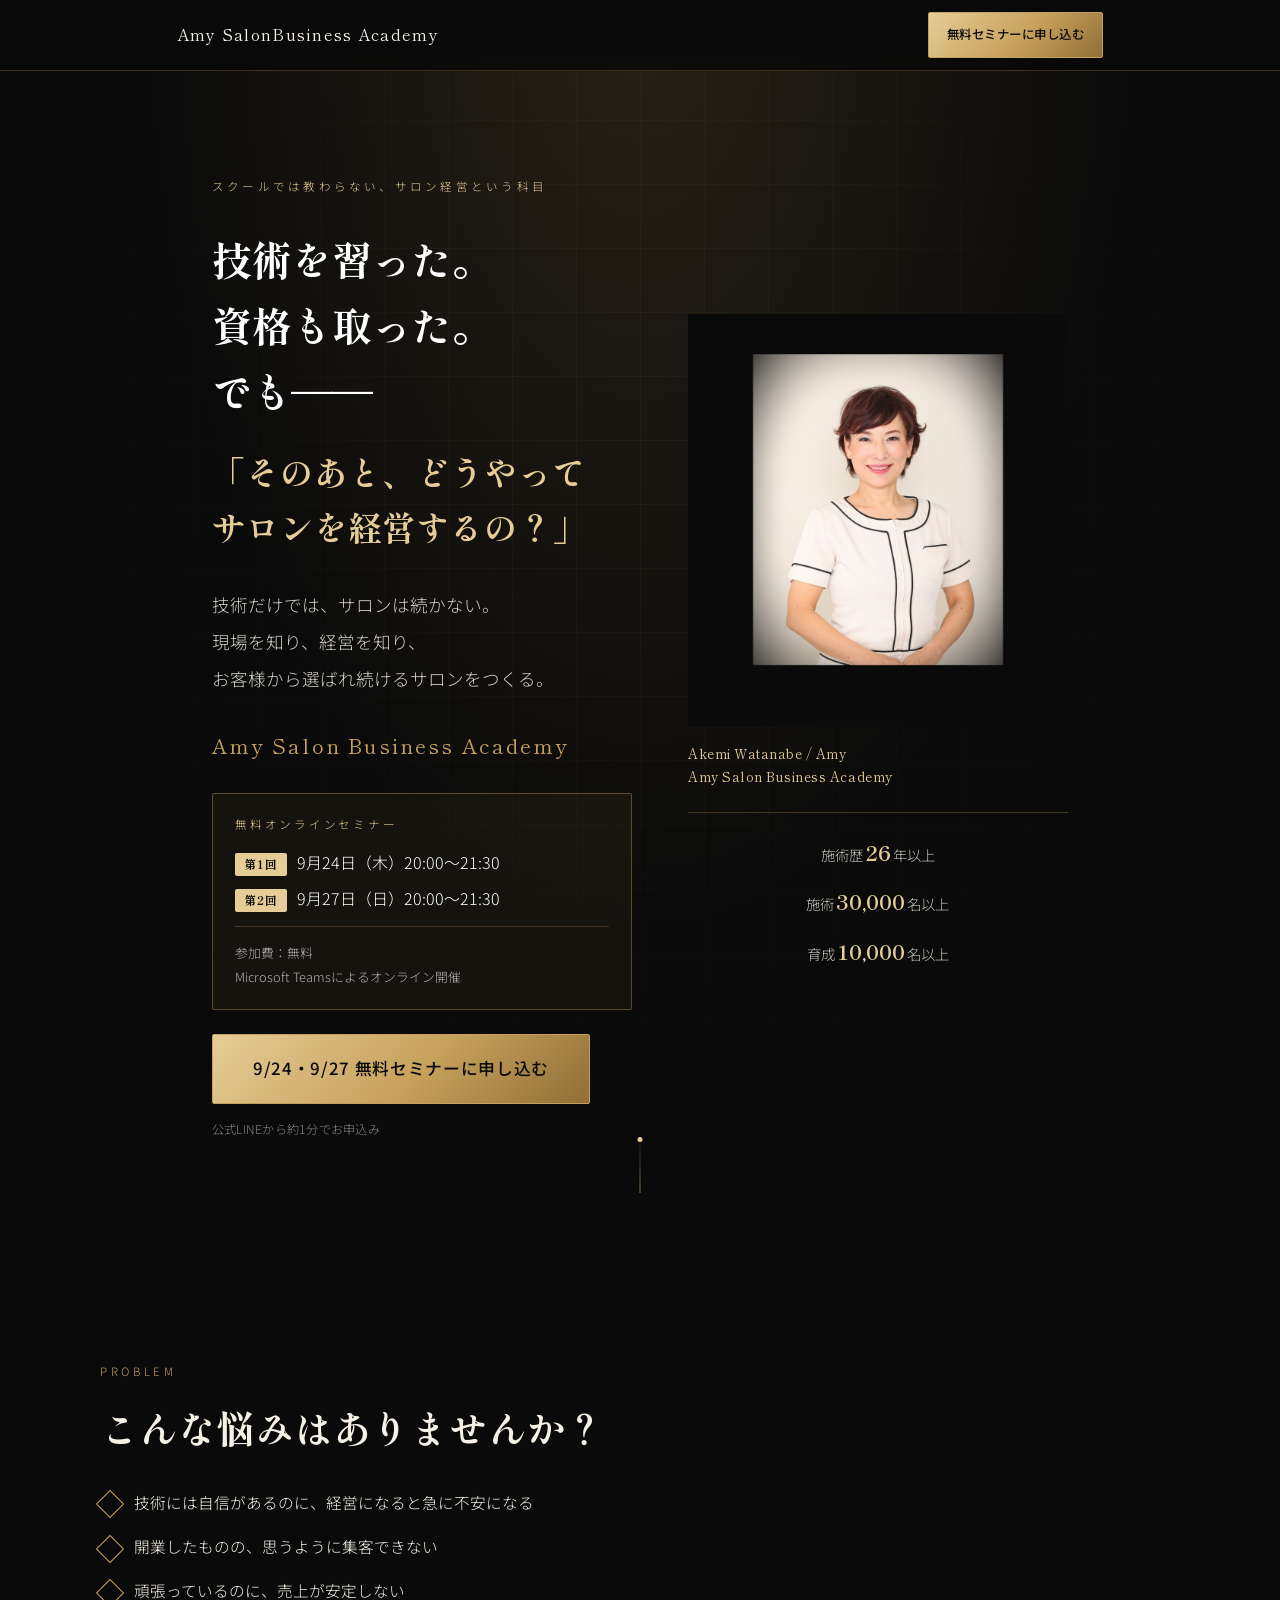
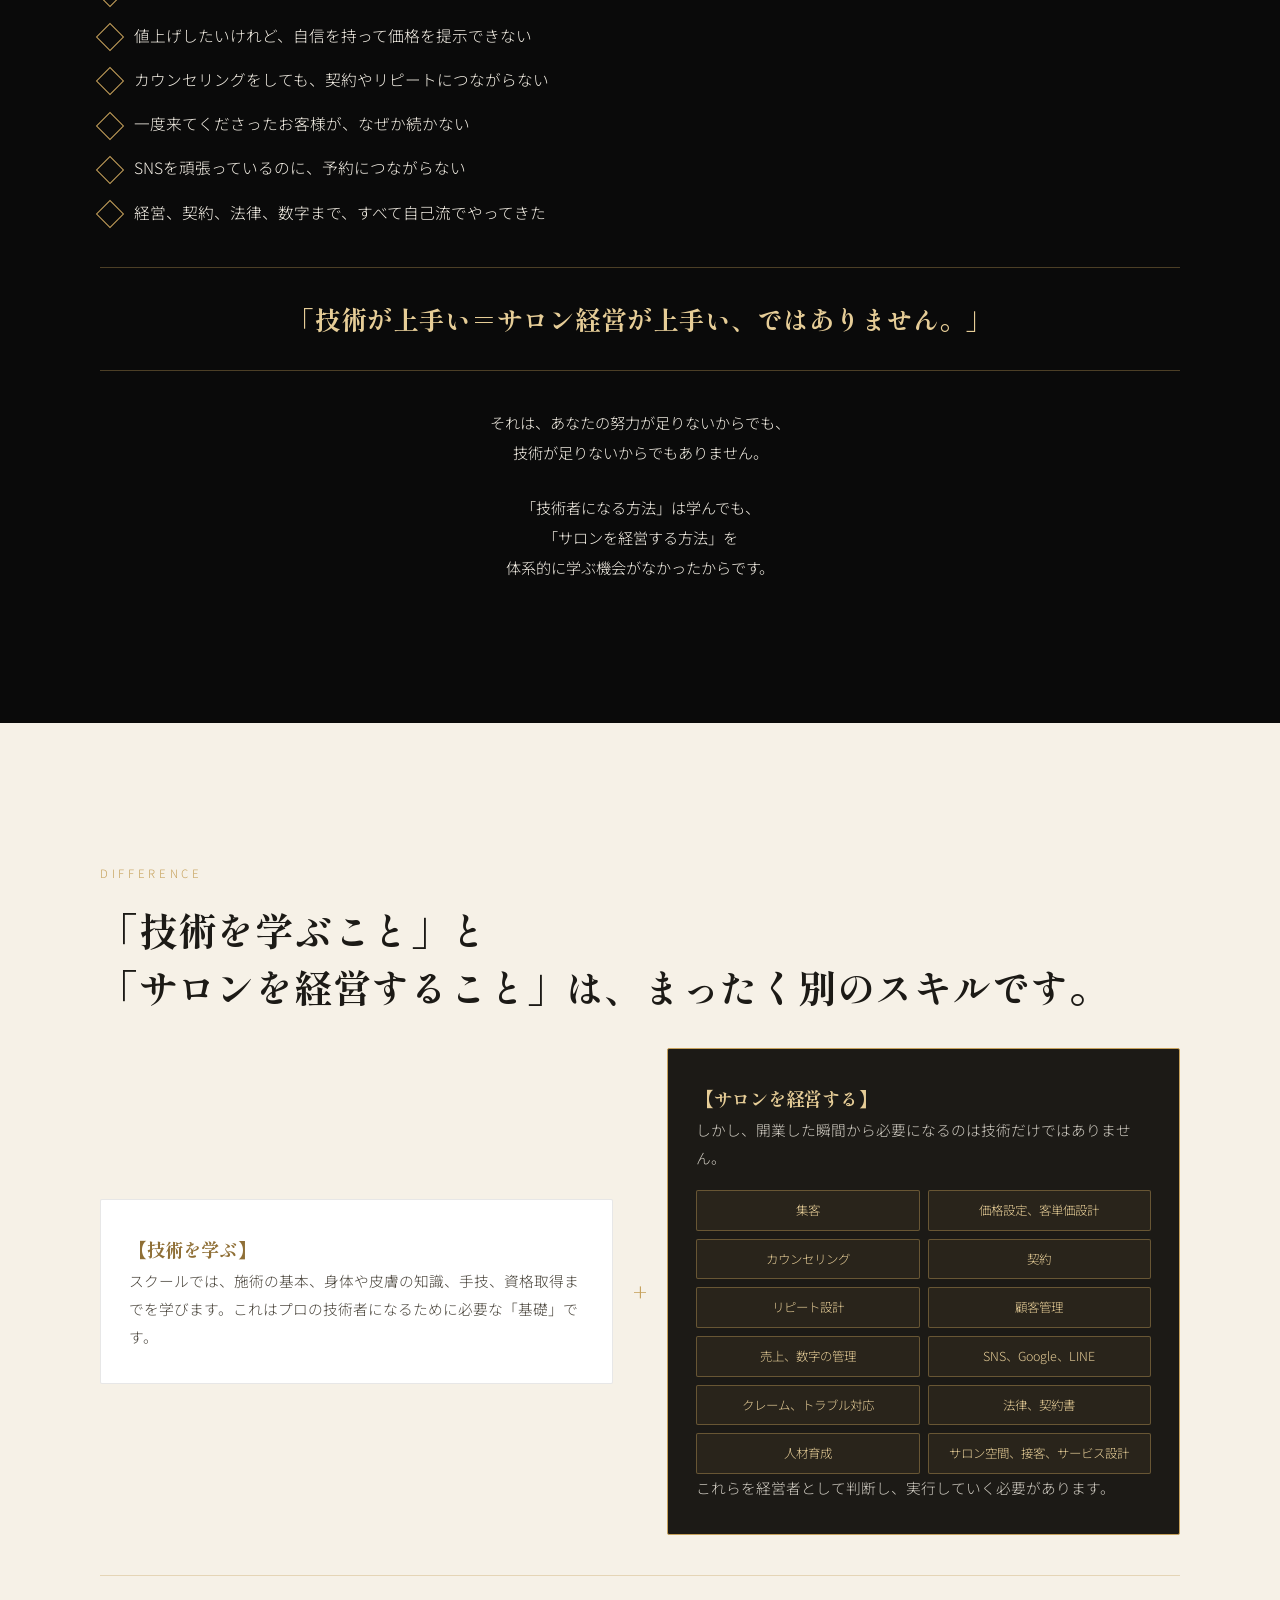
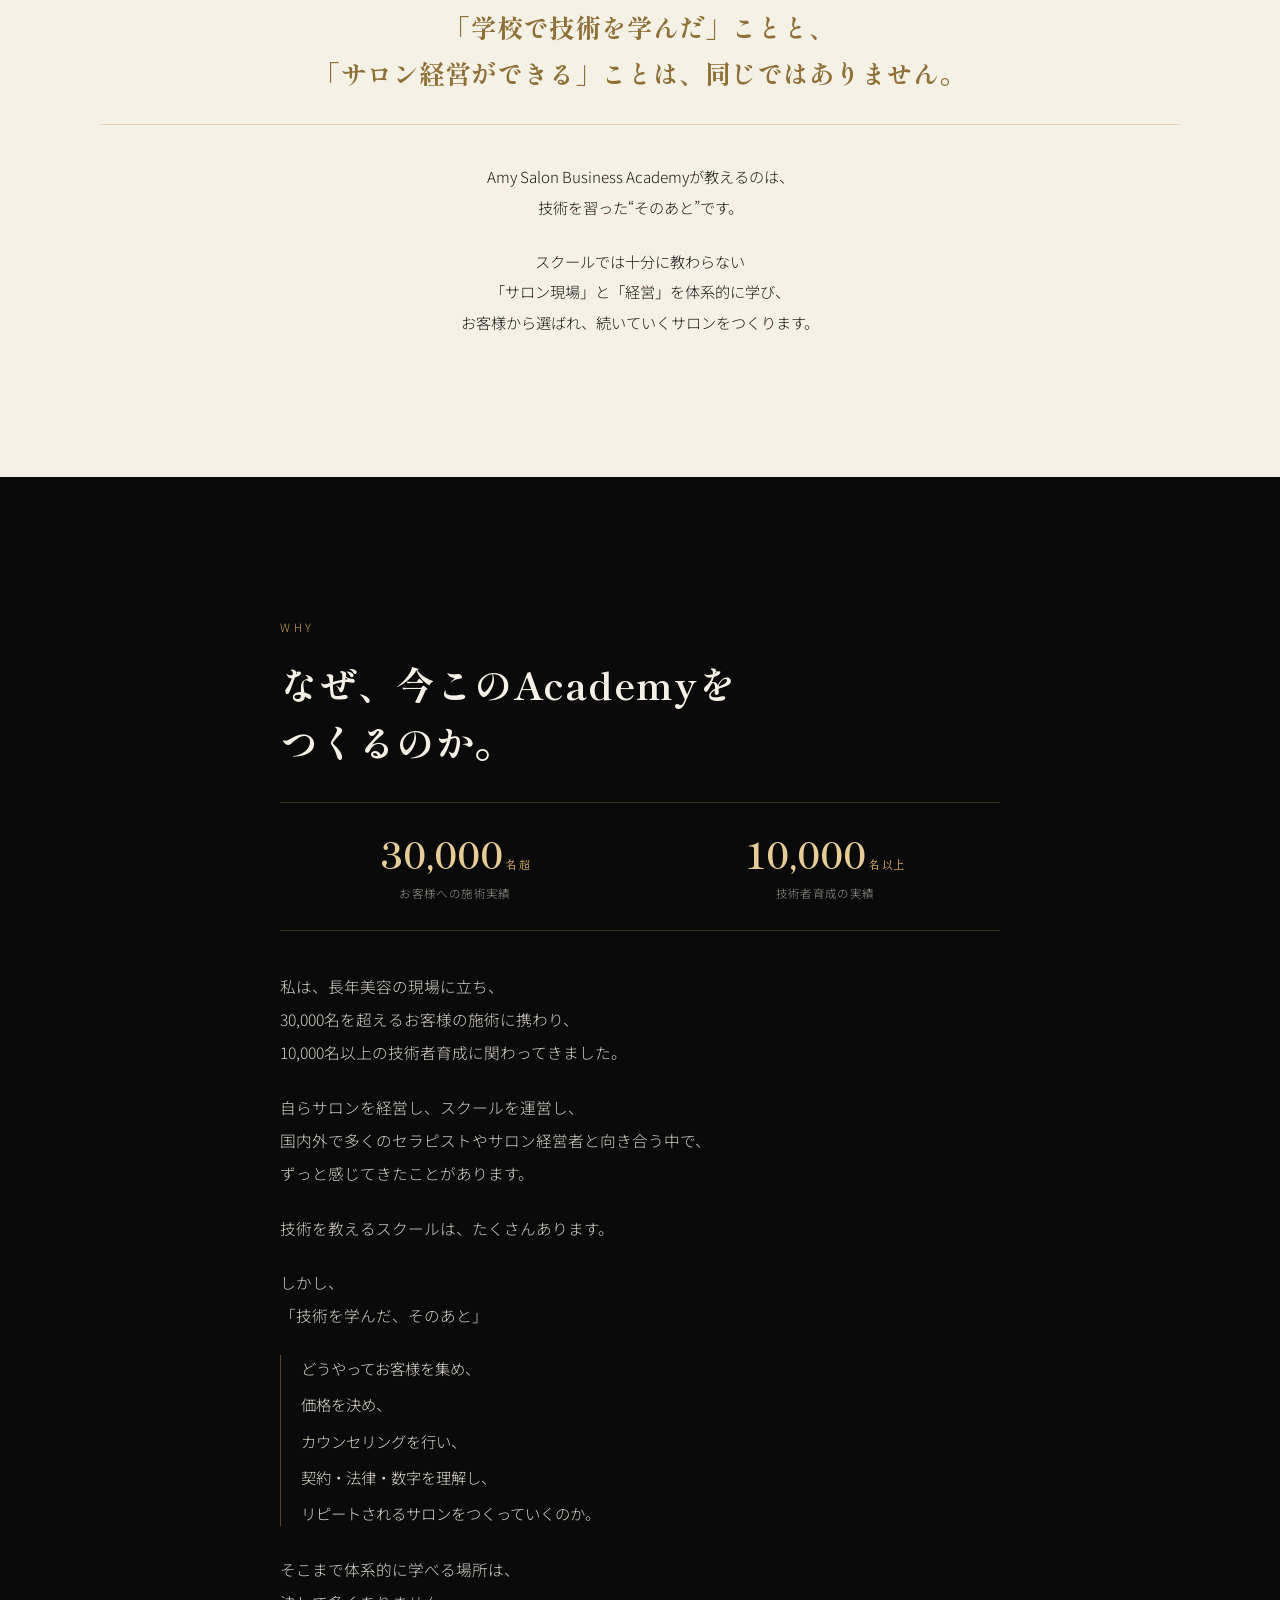
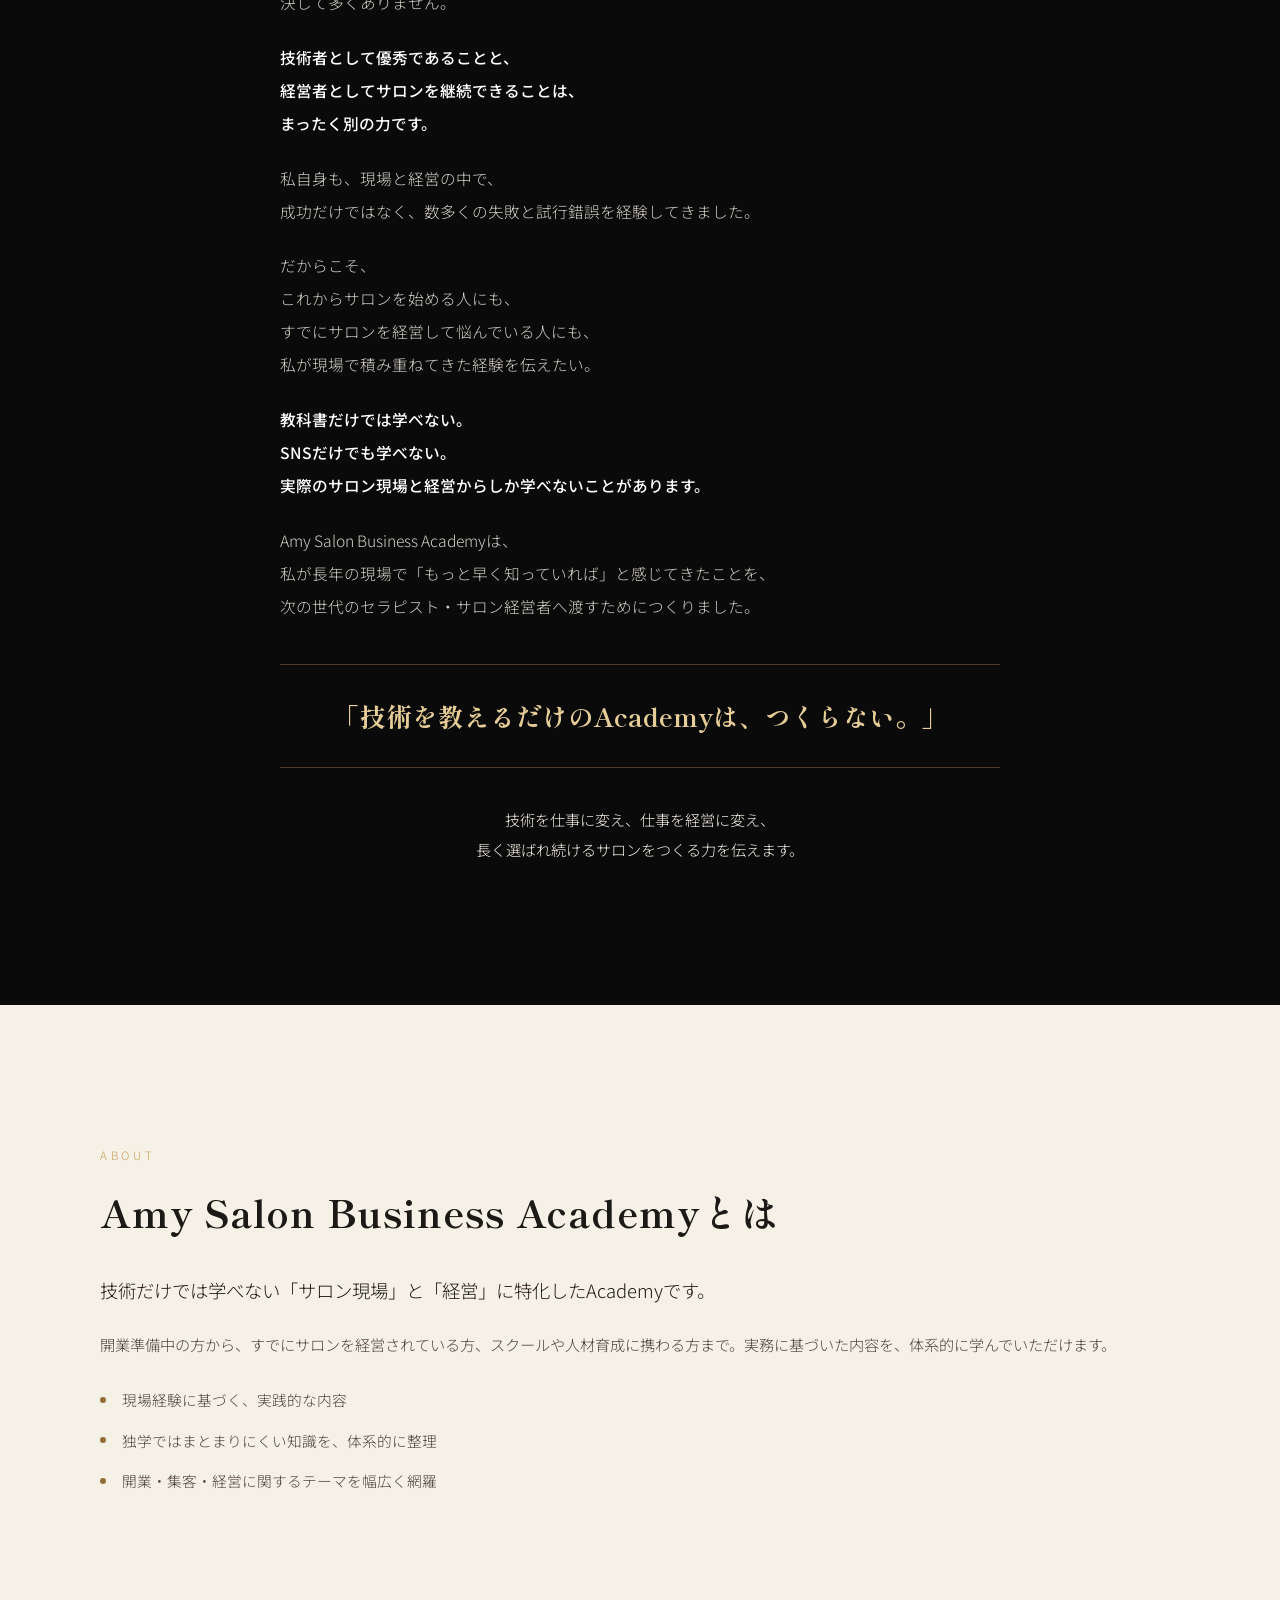
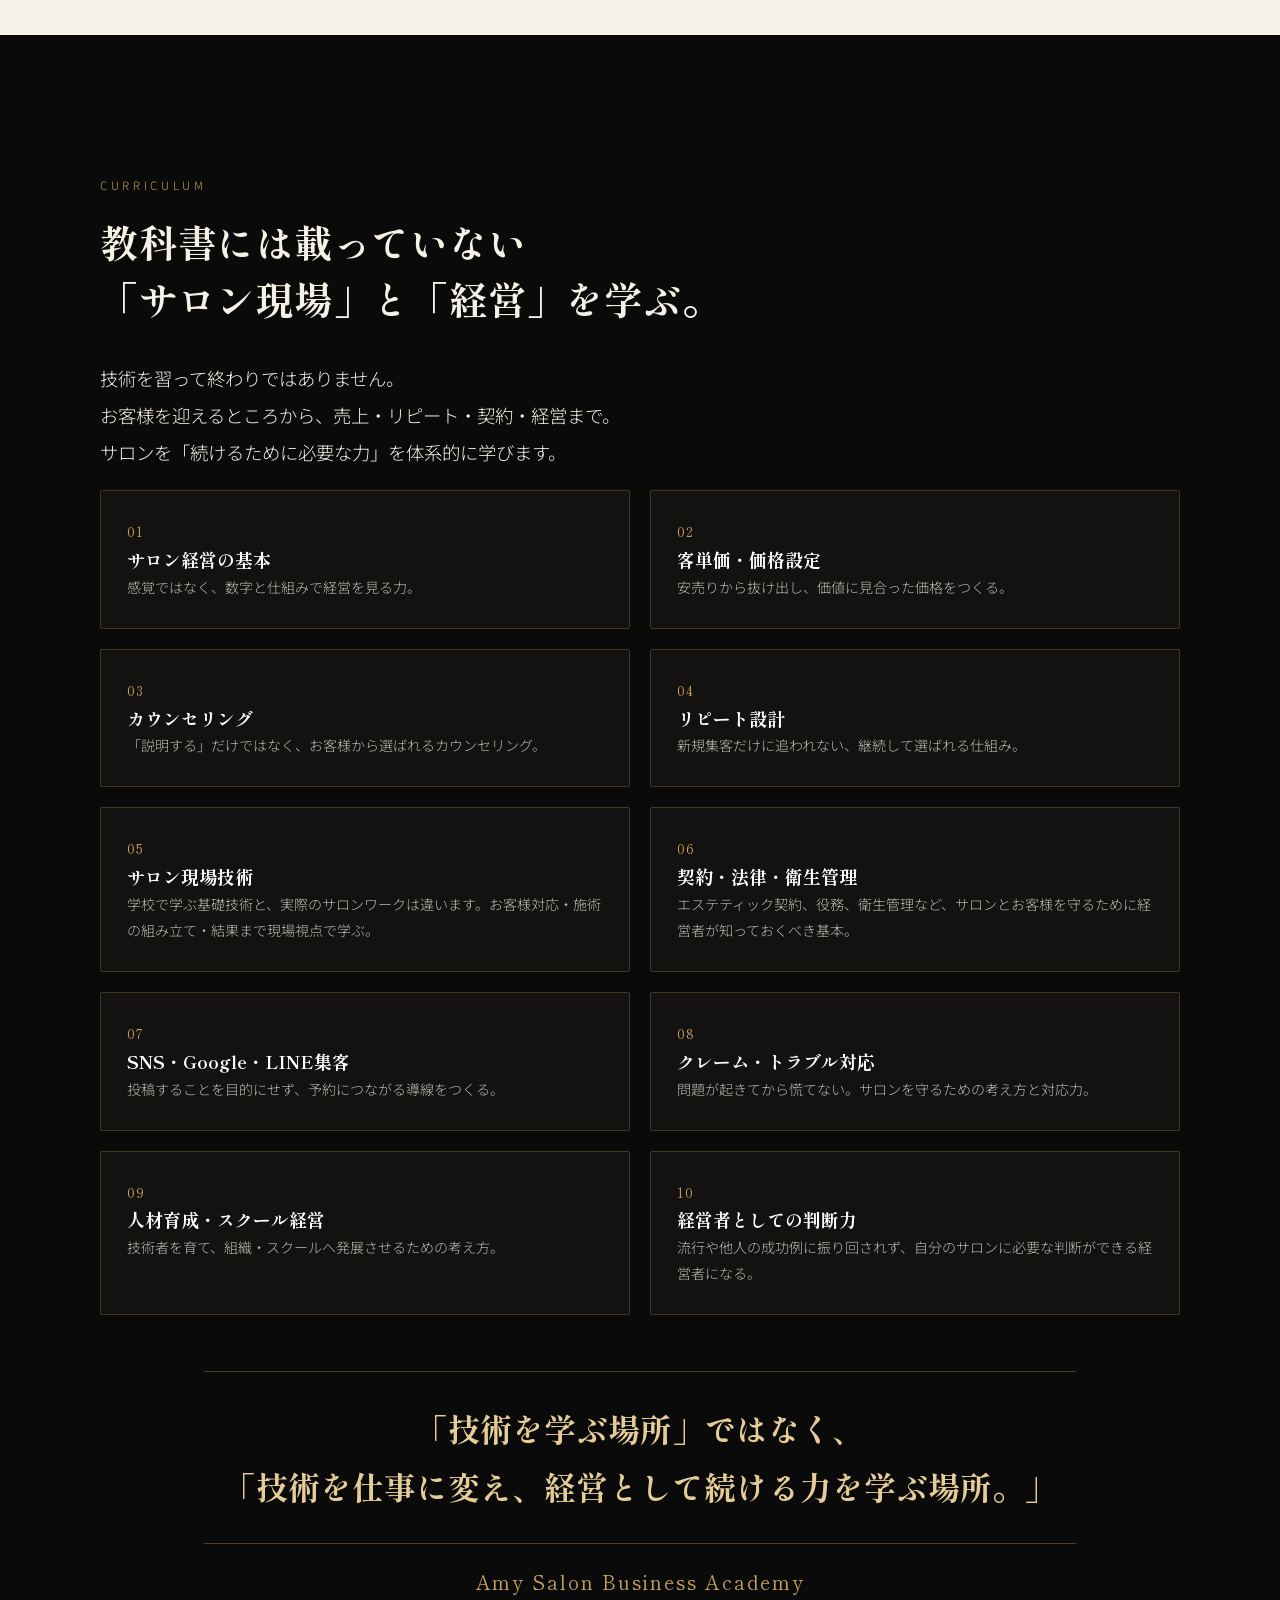
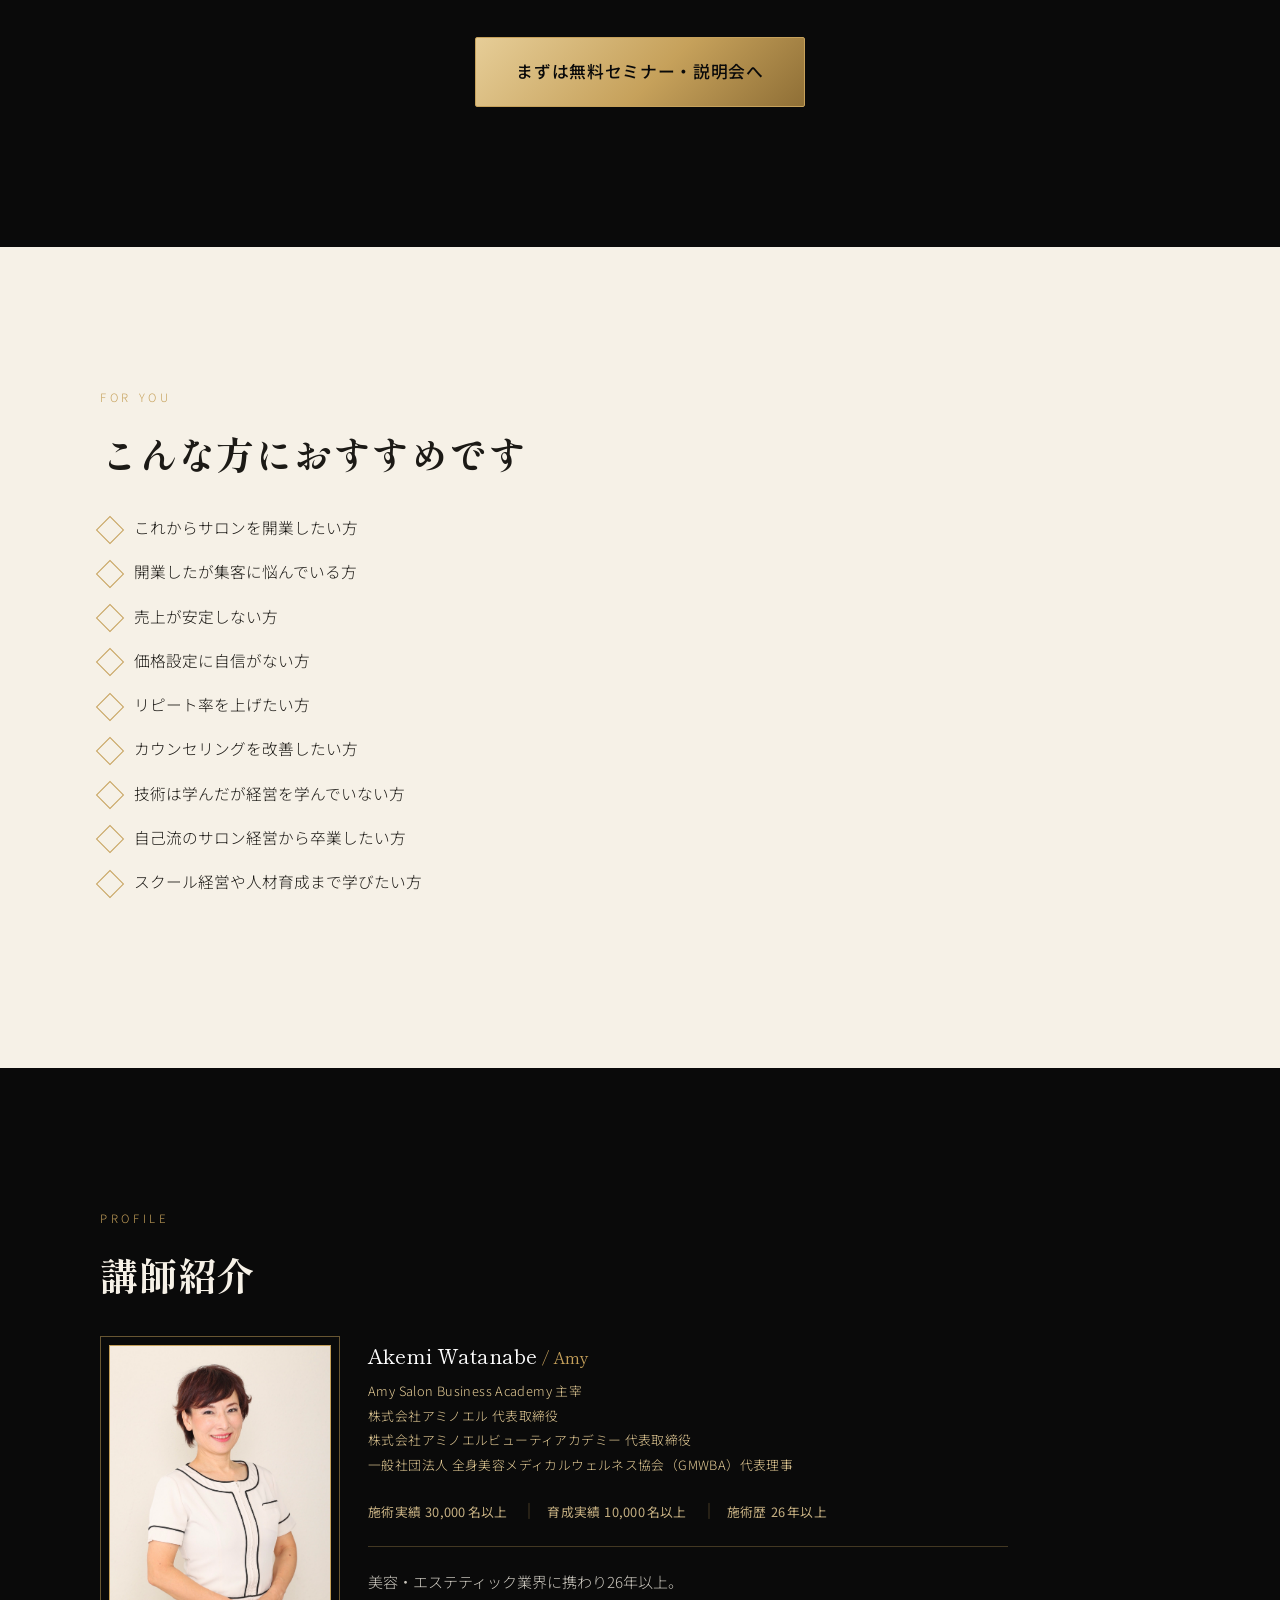
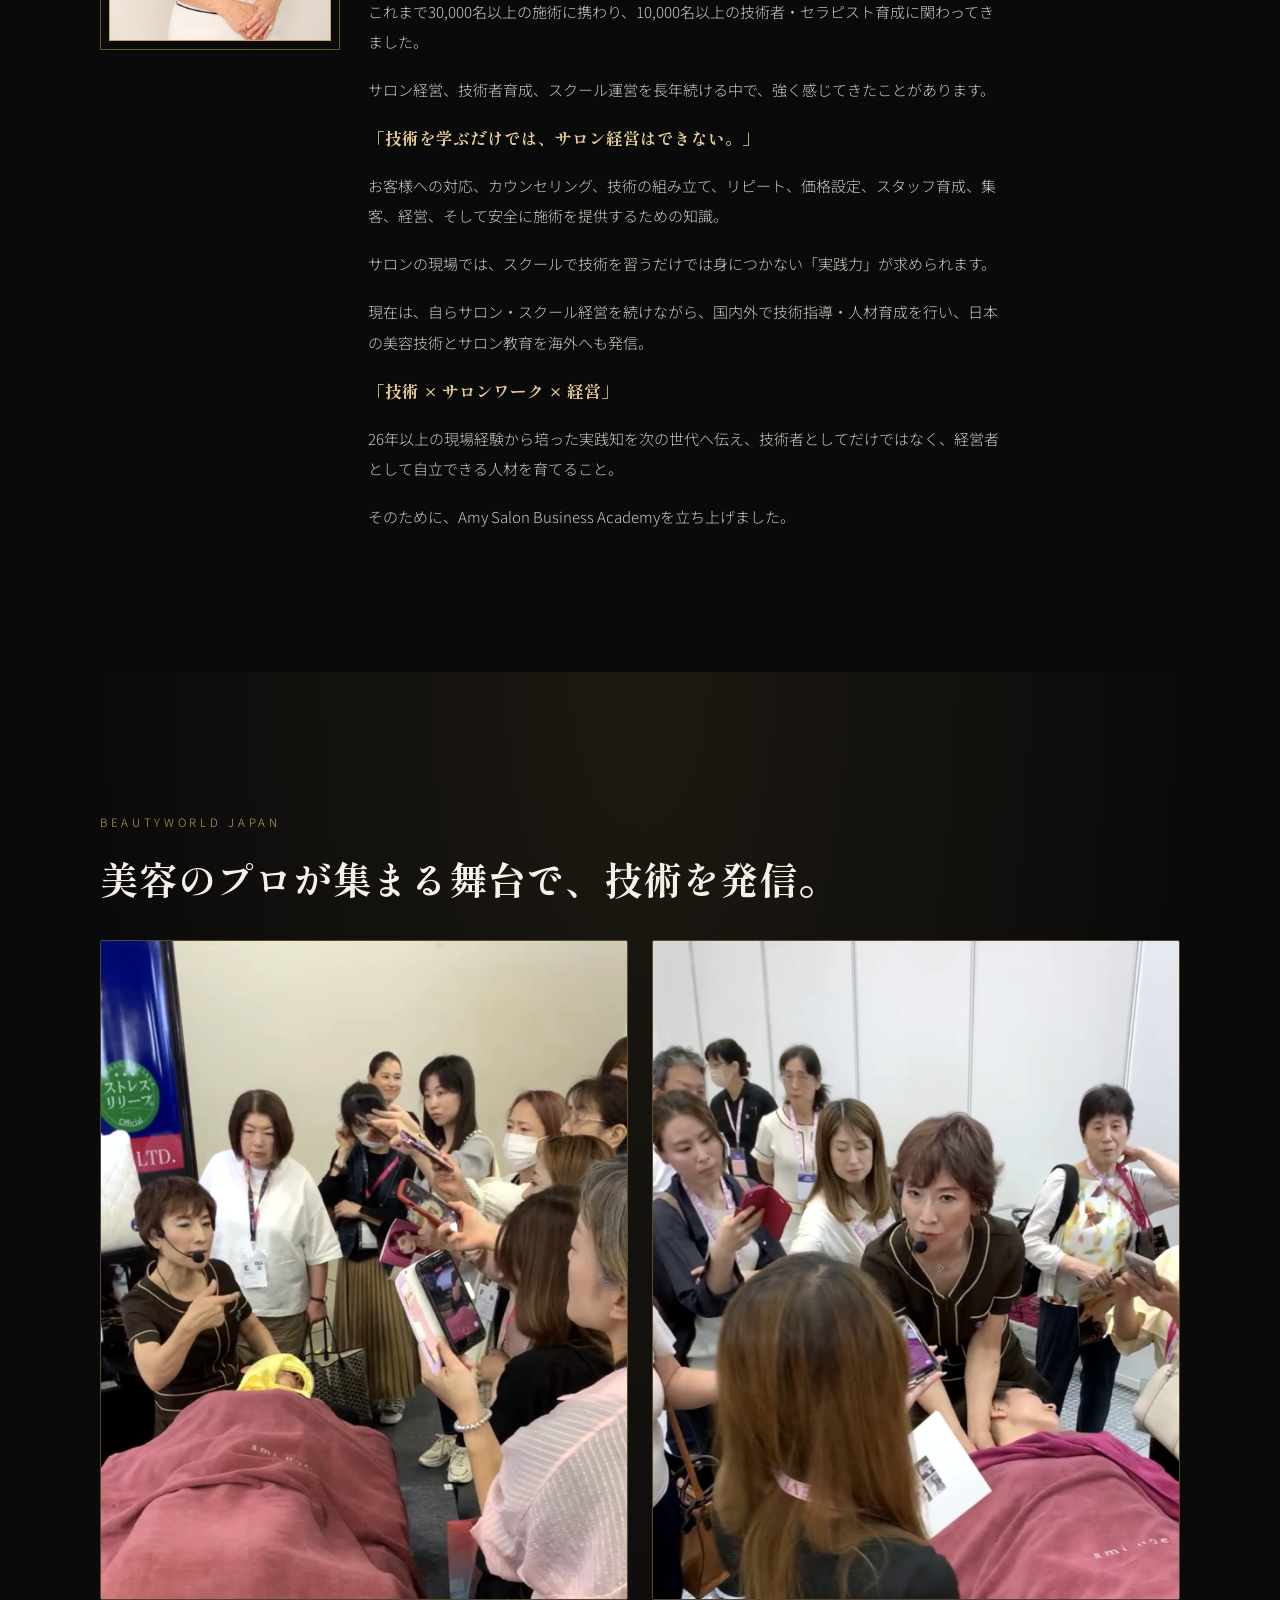
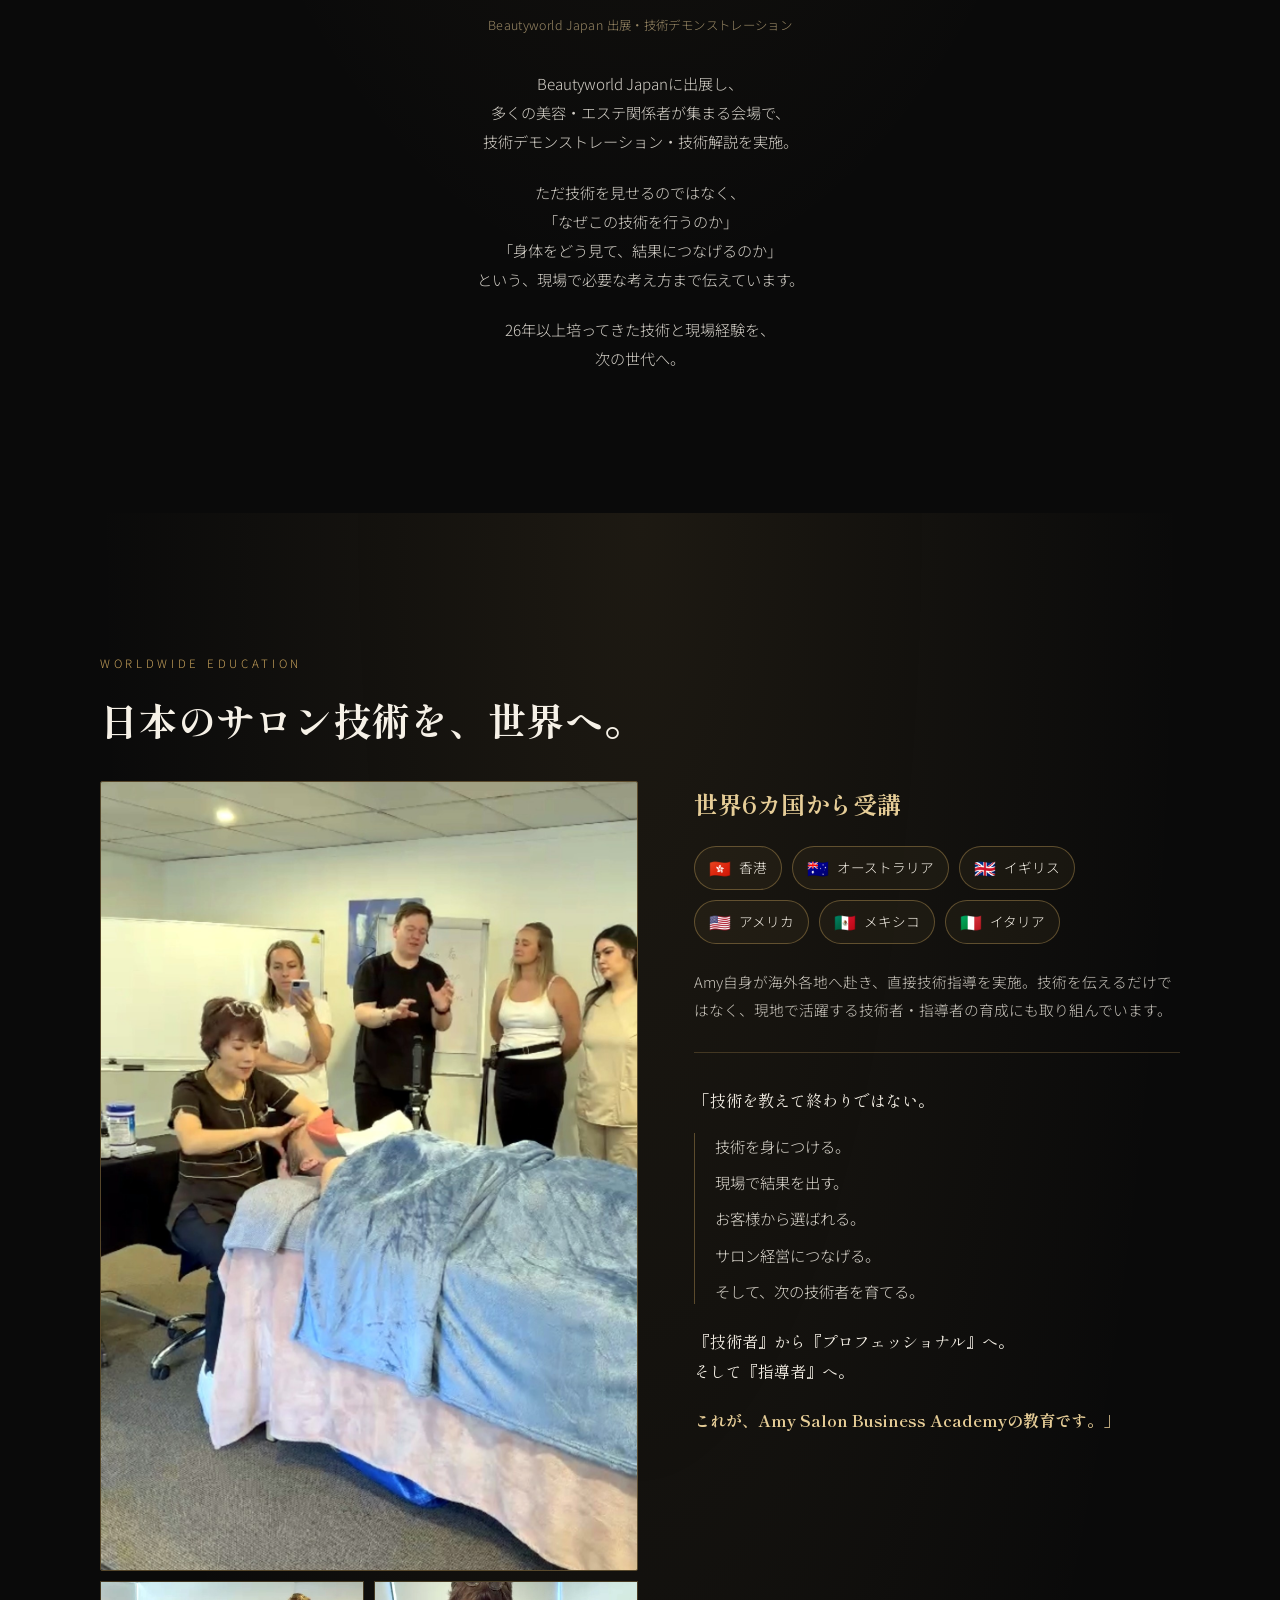
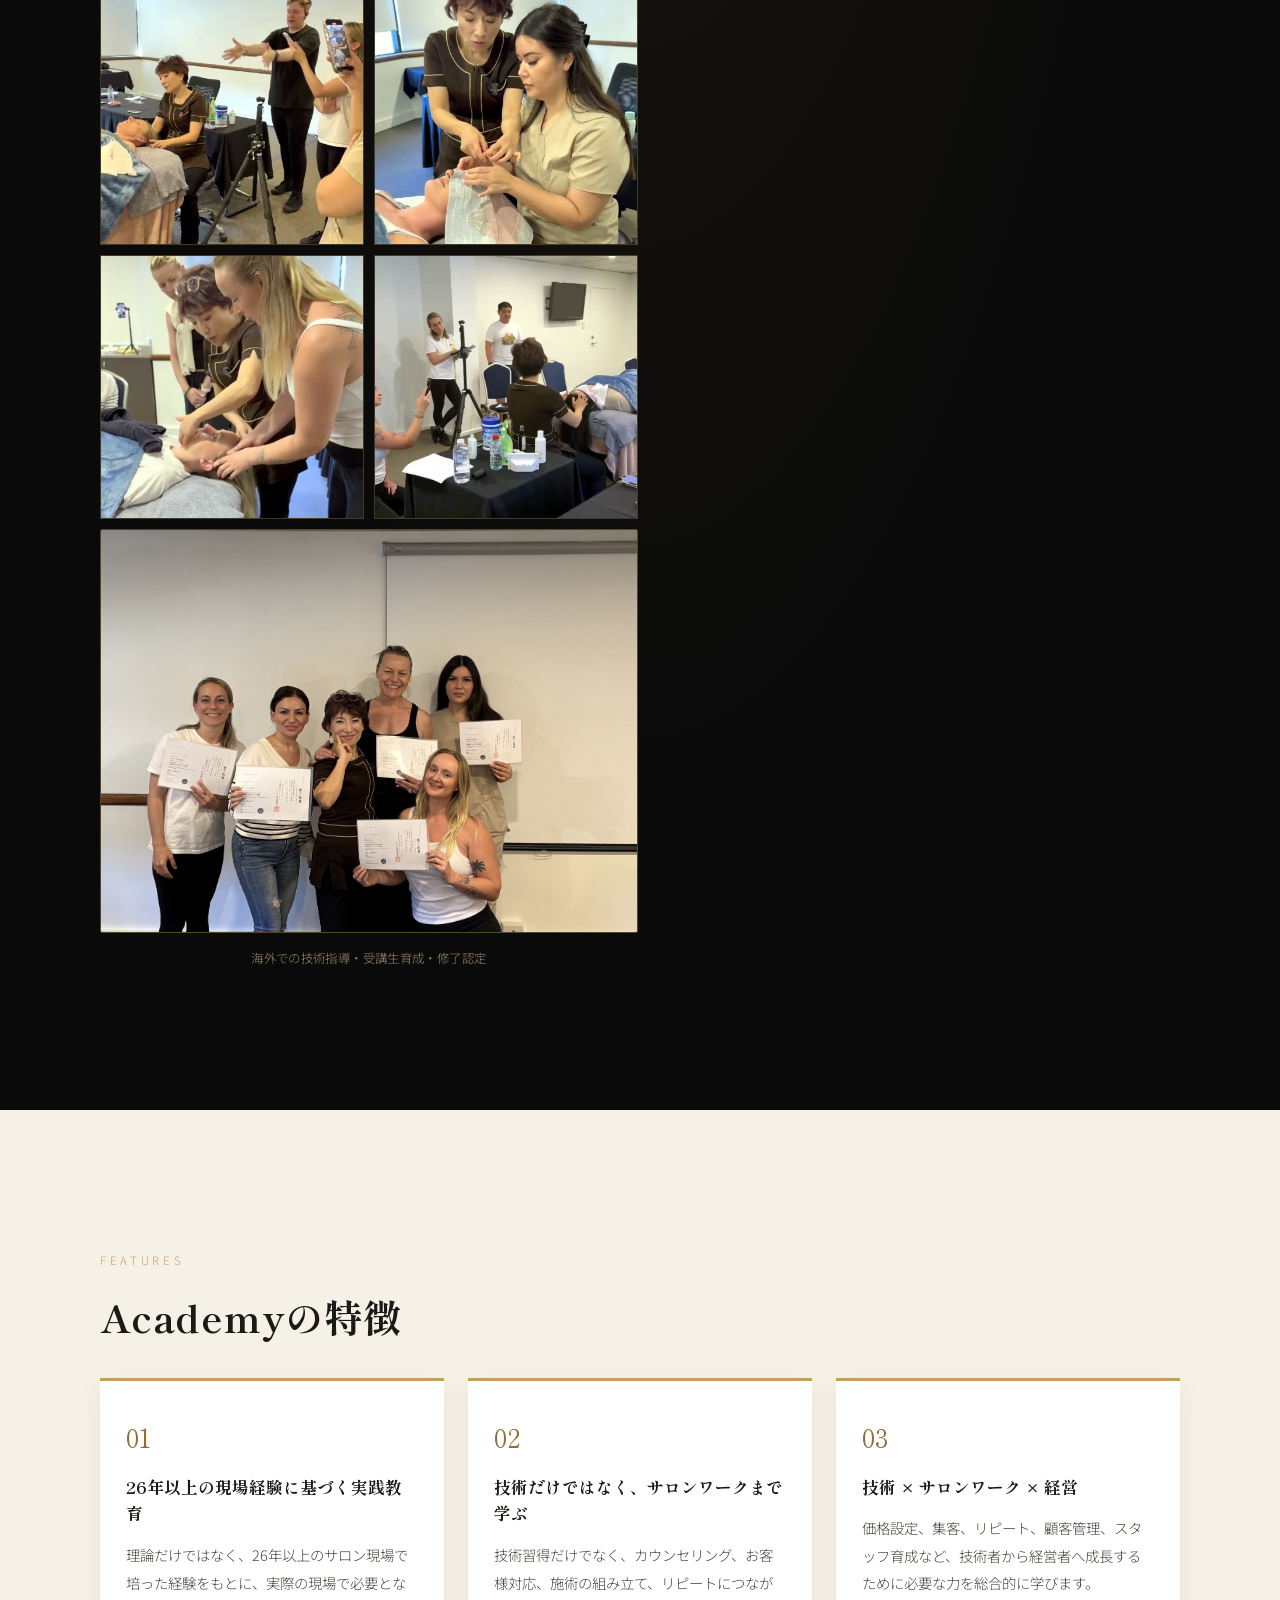
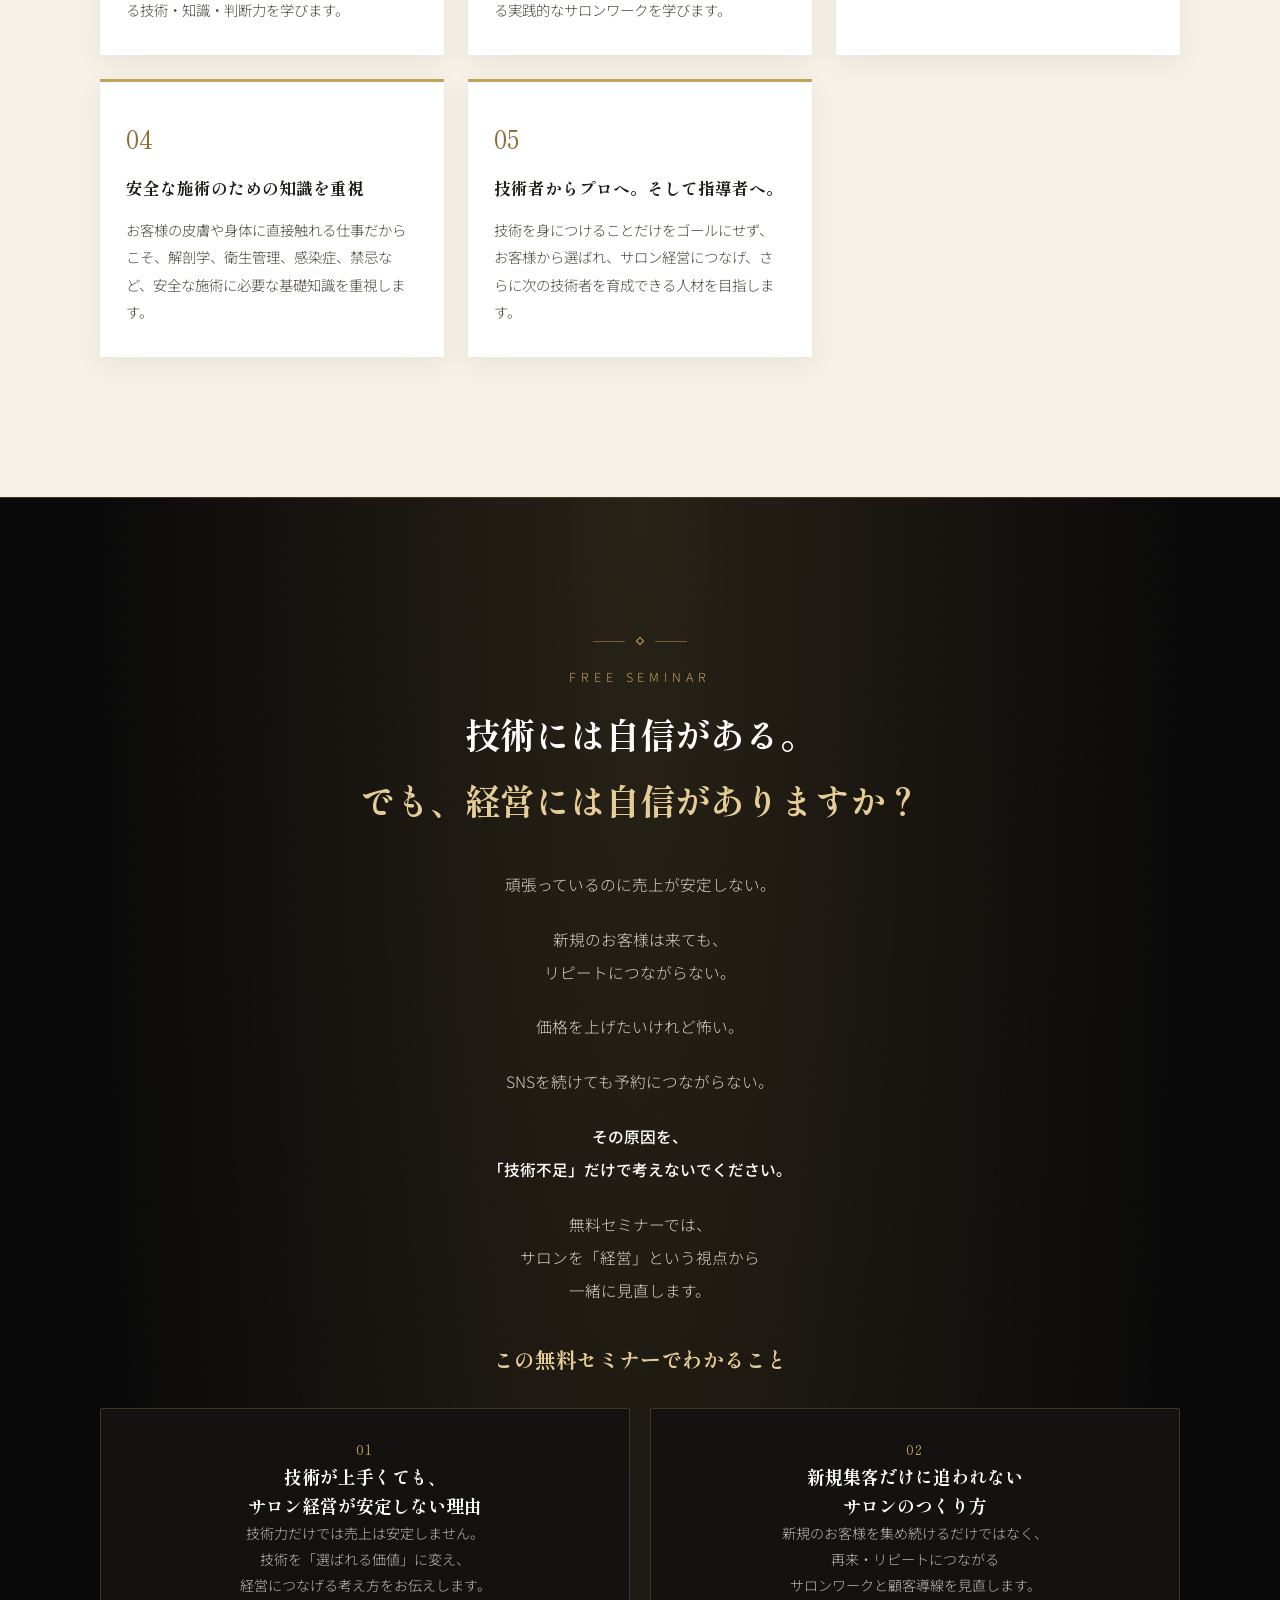
==== commit adff27b0: "FREE SEMINARセクションを拡充（参加対象・訴求メッセージ・開催情報・最終CTAを追加） Co-Authored-By: Claude Sonnet 5 <noreply@anthropic." ====
--- a/index.html
+++ b/index.html
@@ -464,47 +464,88 @@
       <p class="section__eyebrow">FREE SEMINAR</p>
       <h2 class="seminar-question" id="seminar-title">
         技術には自信がある。<br>
-        <span class="seminar-question__accent">でも、経営には自信がありますか？</span>
+        <span class="seminar-question__accent">でも、経営には<br class="sp-only">自信がありますか？</span>
       </h2>
 
       <div class="prose">
-        <p>頑張っているのに売上が安定しない。<br>新規のお客様は来ても、リピートにつながらない。<br>価格を上げたいけれど怖い。<br>SNSを続けても予約につながらない。</p>
+        <p>頑張っているのに売上が安定しない。</p>
+        <p>新規のお客様は来ても、<br>リピートにつながらない。</p>
+        <p>価格を上げたいけれど怖い。</p>
+        <p>SNSを続けても予約につながらない。</p>
         <p class="prose__highlight">その原因を、<br>「技術不足」だけで考えないでください。</p>
-        <p>無料セミナーでは、<br>サロンを「経営」という視点から一緒に見直します。</p>
+        <p>無料セミナーでは、<br>サロンを「経営」という視点から<br>一緒に見直します。</p>
       </div>
 
       <p class="seminar-subhead">この無料セミナーでわかること</p>
       <div class="curriculum-cards seminar-topics">
         <article class="curriculum-card">
           <p class="curriculum-card__num">01</p>
-          <h3 class="curriculum-card__title">技術が上手くても、サロン経営が安定しない理由</h3>
+          <h3 class="curriculum-card__title">技術が上手くても、<br>サロン経営が安定しない理由</h3>
+          <p class="curriculum-card__text">技術力だけでは売上は安定しません。<br>技術を「選ばれる価値」に変え、<br>経営につなげる考え方をお伝えします。</p>
         </article>
         <article class="curriculum-card">
           <p class="curriculum-card__num">02</p>
-          <h3 class="curriculum-card__title">新規集客だけに追われないサロンのつくり方</h3>
+          <h3 class="curriculum-card__title">新規集客だけに追われない<br>サロンのつくり方</h3>
+          <p class="curriculum-card__text">新規のお客様を集め続けるだけではなく、<br>再来・リピートにつながる<br>サロンワークと顧客導線を見直します。</p>
         </article>
         <article class="curriculum-card">
           <p class="curriculum-card__num">03</p>
-          <h3 class="curriculum-card__title">客単価・価格設定を感覚ではなく経営として考える方法</h3>
+          <h3 class="curriculum-card__title">客単価・価格設定を<br>「感覚」ではなく<br>経営として考える方法</h3>
+          <p class="curriculum-card__text">「この金額でいいのかな？」から卒業。<br>提供価値・利益・継続性から、<br>自分のサロンに必要な価格を考えます。</p>
         </article>
         <article class="curriculum-card">
           <p class="curriculum-card__num">04</p>
-          <h3 class="curriculum-card__title">カウンセリングから契約・リピートにつなげる考え方</h3>
+          <h3 class="curriculum-card__title">お客様が「また来たい」と思う<br>カウンセリングとサロンワーク</h3>
+          <p class="curriculum-card__text">施術だけではありません。<br>来店からお帰りまでの接客・提案・<br>次回来店につながる流れを解説します。</p>
         </article>
         <article class="curriculum-card">
           <p class="curriculum-card__num">05</p>
-          <h3 class="curriculum-card__title">SNS・Google・LINEを「投稿」で終わらせず予約につなげる導線</h3>
-        </article>
-      </div>
-
-      <p class="section__emphasis">「技術を増やす前に、<br class="sp-only">経営を学ぶ。」</p>
-      <div class="section__closing">
-        <p>「これから先もサロンを<br class="sp-only">続けたい方のための<br>無料セミナーです。」</p>
+          <h3 class="curriculum-card__title">技術者から<br>「経営できるプロ」へ</h3>
+          <p class="curriculum-card__text">26年以上のサロン現場と<br>人材育成の経験から、<br>長く仕事を続けるために<br>何を身につけるべきかをお伝えします。</p>
+        </article>
+      </div>
+
+      <div class="seminar-who">
+        <p class="seminar-subhead">こんな方に参加していただきたい<br>セミナーです</p>
+        <ul class="check-list">
+          <li>技術には自信があるのに、売上が安定しない</li>
+          <li>新規集客を続けることに疲れている</li>
+          <li>リピート率や客単価を改善したい</li>
+          <li>値上げしたいけれど、価格設定に自信がない</li>
+          <li>SNSを頑張っているのに予約につながらない</li>
+          <li>これからサロンを開業したいが、<br>何から準備すればいいかわからない</li>
+          <li>自己流のサロン経営を<br>一度きちんと見直したい</li>
+          <li>技術者としてだけではなく、<br>経営者として成長したい</li>
+        </ul>
+      </div>
+
+      <div class="section__closing seminar-message">
+        <p>26年以上、<br>サロンの現場に立ち続けてきたからこそ、<br>伝えられることがあります。</p>
+        <p>技術を学んで終わりではなく、<br>その技術を「仕事」にし、</p>
+        <p>お客様から選ばれ、<br>サロン経営を続けていくために。</p>
+        <p class="prose__highlight">まず90分、<br>あなたのサロンを<br>「技術」ではなく<br>「経営」という視点から<br>見直してみませんか？</p>
+      </div>
+
+      <div class="hero__event seminar-event">
+        <p class="hero__event-label">FREE ONLINE SEMINAR</p>
+        <p class="seminar-event__name">Amy Salon Business Academy<br>無料オンラインセミナー</p>
+        <p class="seminar-event__fee">参加費　<strong>0円</strong></p>
+        <div class="hero__event-dates">
+          <p class="hero__event-date"><span class="hero__event-round">第1回</span>9月24日（木）20:00〜21:30</p>
+          <p class="hero__event-date"><span class="hero__event-round">第2回</span>9月27日（日）20:00〜21:30</p>
+        </div>
+        <p class="hero__event-meta">オンライン開催<br>ご都合の良い日程をお選びください。</p>
       </div>
 
       <div class="seminar-cta">
-        <p class="seminar-cta__lead">まずは無料セミナーで、<br class="sp-only">今のサロン経営の課題を整理してください。</p>
-        <a href="#" class="btn btn--gold btn--large js-cta">無料セミナー・説明会に申し込む</a>
+        <a href="#" class="btn btn--gold btn--large js-cta">無料オンラインセミナーに<br class="sp-only">申し込む</a>
+        <p class="seminar-cta__lead">「今のサロン経営を変えたい」と思った今が、<br>見直すタイミングです。</p>
+        <ul class="seminar-final-stats">
+          <li>施術30,000名以上</li>
+          <li>育成10,000名以上</li>
+          <li>現場経験26年以上</li>
+          <li>国内外で技術指導</li>
+        </ul>
       </div>
     </div>
   </section>
--- a/css/style.css
+++ b/css/style.css
@@ -1038,7 +1038,77 @@
   font-size: 0.9rem;
   line-height: 1.9;
   color: rgba(246, 241, 231, 0.75);
-  margin: 0 0 28px;
+  margin: 28px 0 0;
+}
+
+.seminar-final-stats {
+  display: flex;
+  flex-direction: column;
+  gap: 10px;
+  width: 100%;
+  max-width: 420px;
+  margin: 28px auto 0;
+  padding-top: 24px;
+  border-top: 1px solid rgba(198, 161, 91, 0.25);
+  font-size: 0.82rem;
+  color: rgba(246, 241, 231, 0.72);
+}
+
+@media (min-width: 769px) {
+  .seminar-final-stats {
+    flex-direction: row;
+    flex-wrap: wrap;
+    justify-content: center;
+    max-width: none;
+    gap: 0;
+  }
+  .seminar-final-stats li:not(:last-child)::after {
+    content: "｜";
+    margin: 0 12px;
+    color: rgba(198, 161, 91, 0.5);
+  }
+}
+
+.seminar-who {
+  width: 100%;
+  max-width: 560px;
+  margin: 56px auto 0;
+}
+
+.seminar-who .check-list {
+  margin: 24px 0 0;
+  text-align: left;
+}
+
+.seminar-message {
+  margin-top: 48px;
+}
+
+.seminar-event {
+  order: 0;
+  margin-top: 48px;
+}
+
+.seminar-event__name {
+  font-family: var(--font-serif);
+  font-size: 1rem;
+  line-height: 1.6;
+  color: var(--color-white);
+  margin: 0 0 12px;
+}
+
+.seminar-event__fee {
+  font-size: 0.9rem;
+  color: rgba(246, 241, 231, 0.8);
+  margin: 0 0 16px;
+  padding-bottom: 16px;
+  border-bottom: 1px solid rgba(198, 161, 91, 0.25);
+}
+
+.seminar-event__fee strong {
+  font-family: var(--font-serif);
+  color: var(--color-gold-light);
+  font-size: 1.05rem;
 }
 
 /* ---------- FAQ ---------- */
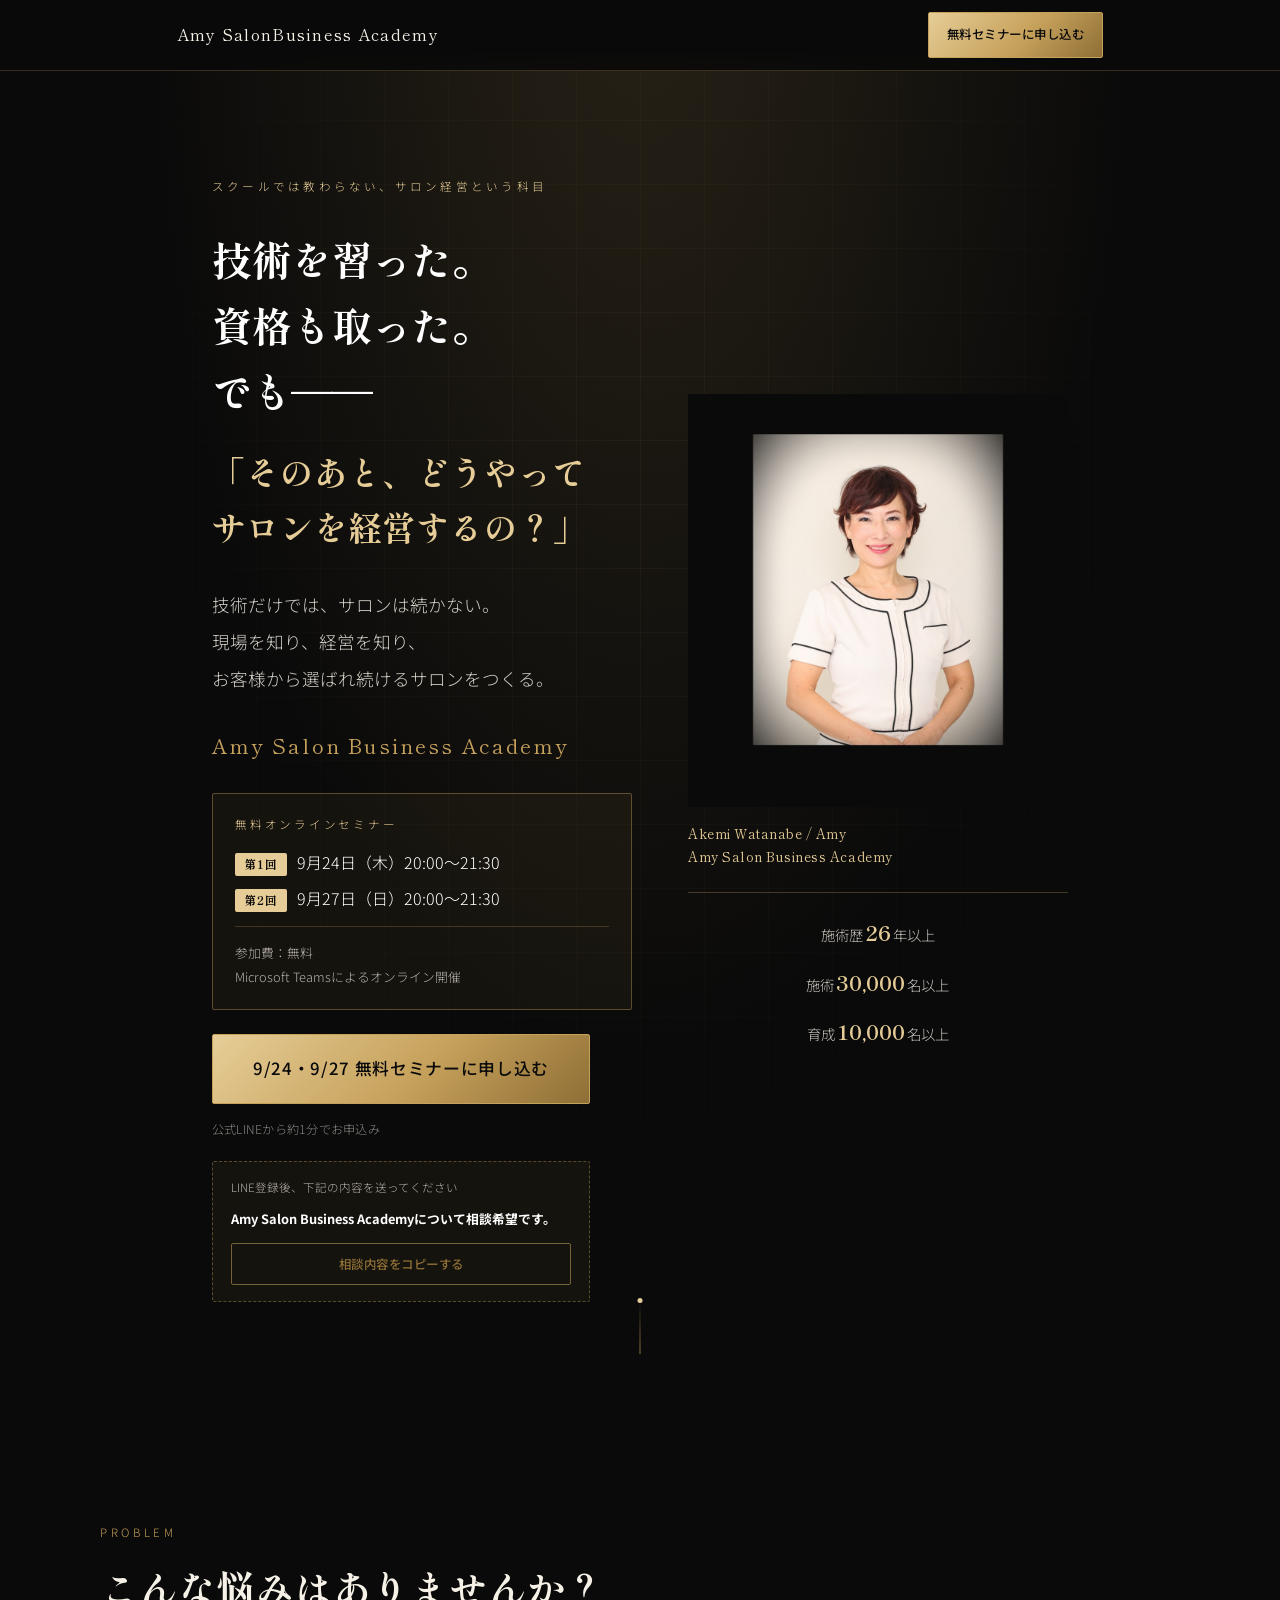
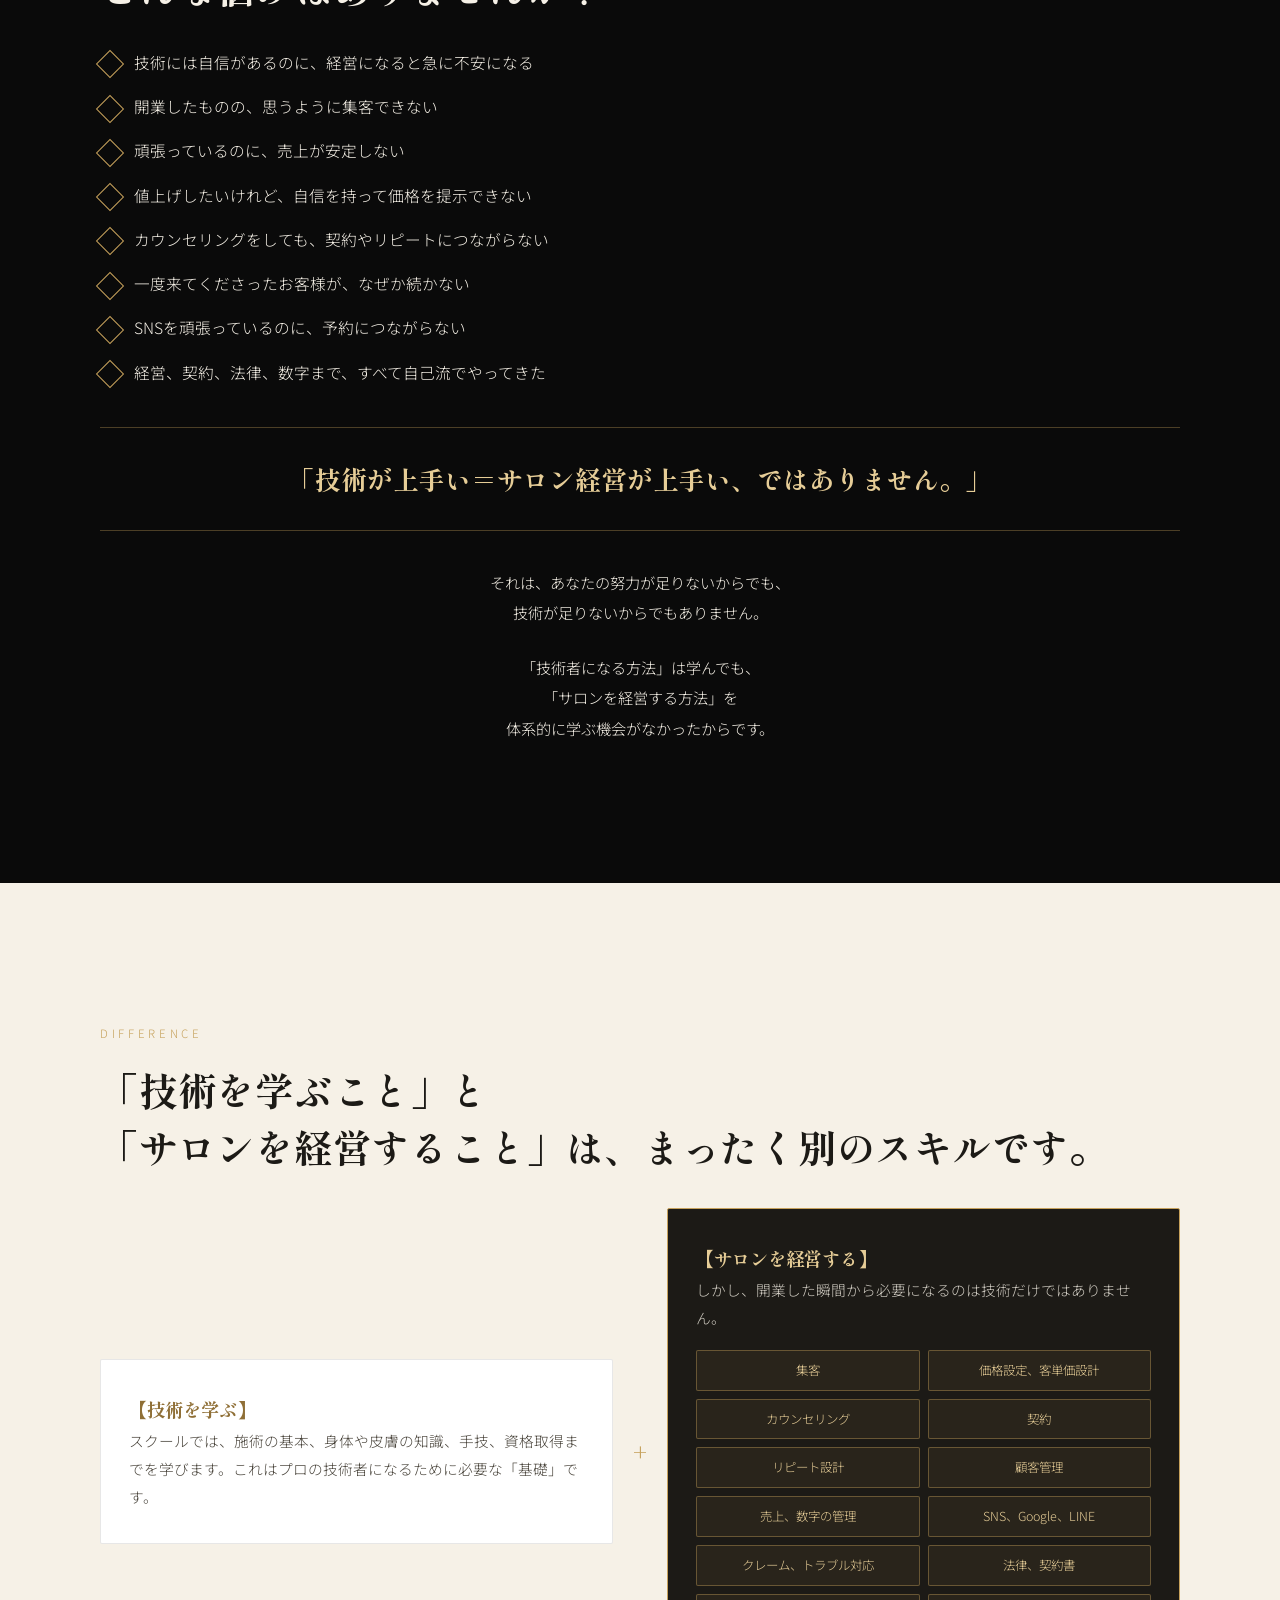
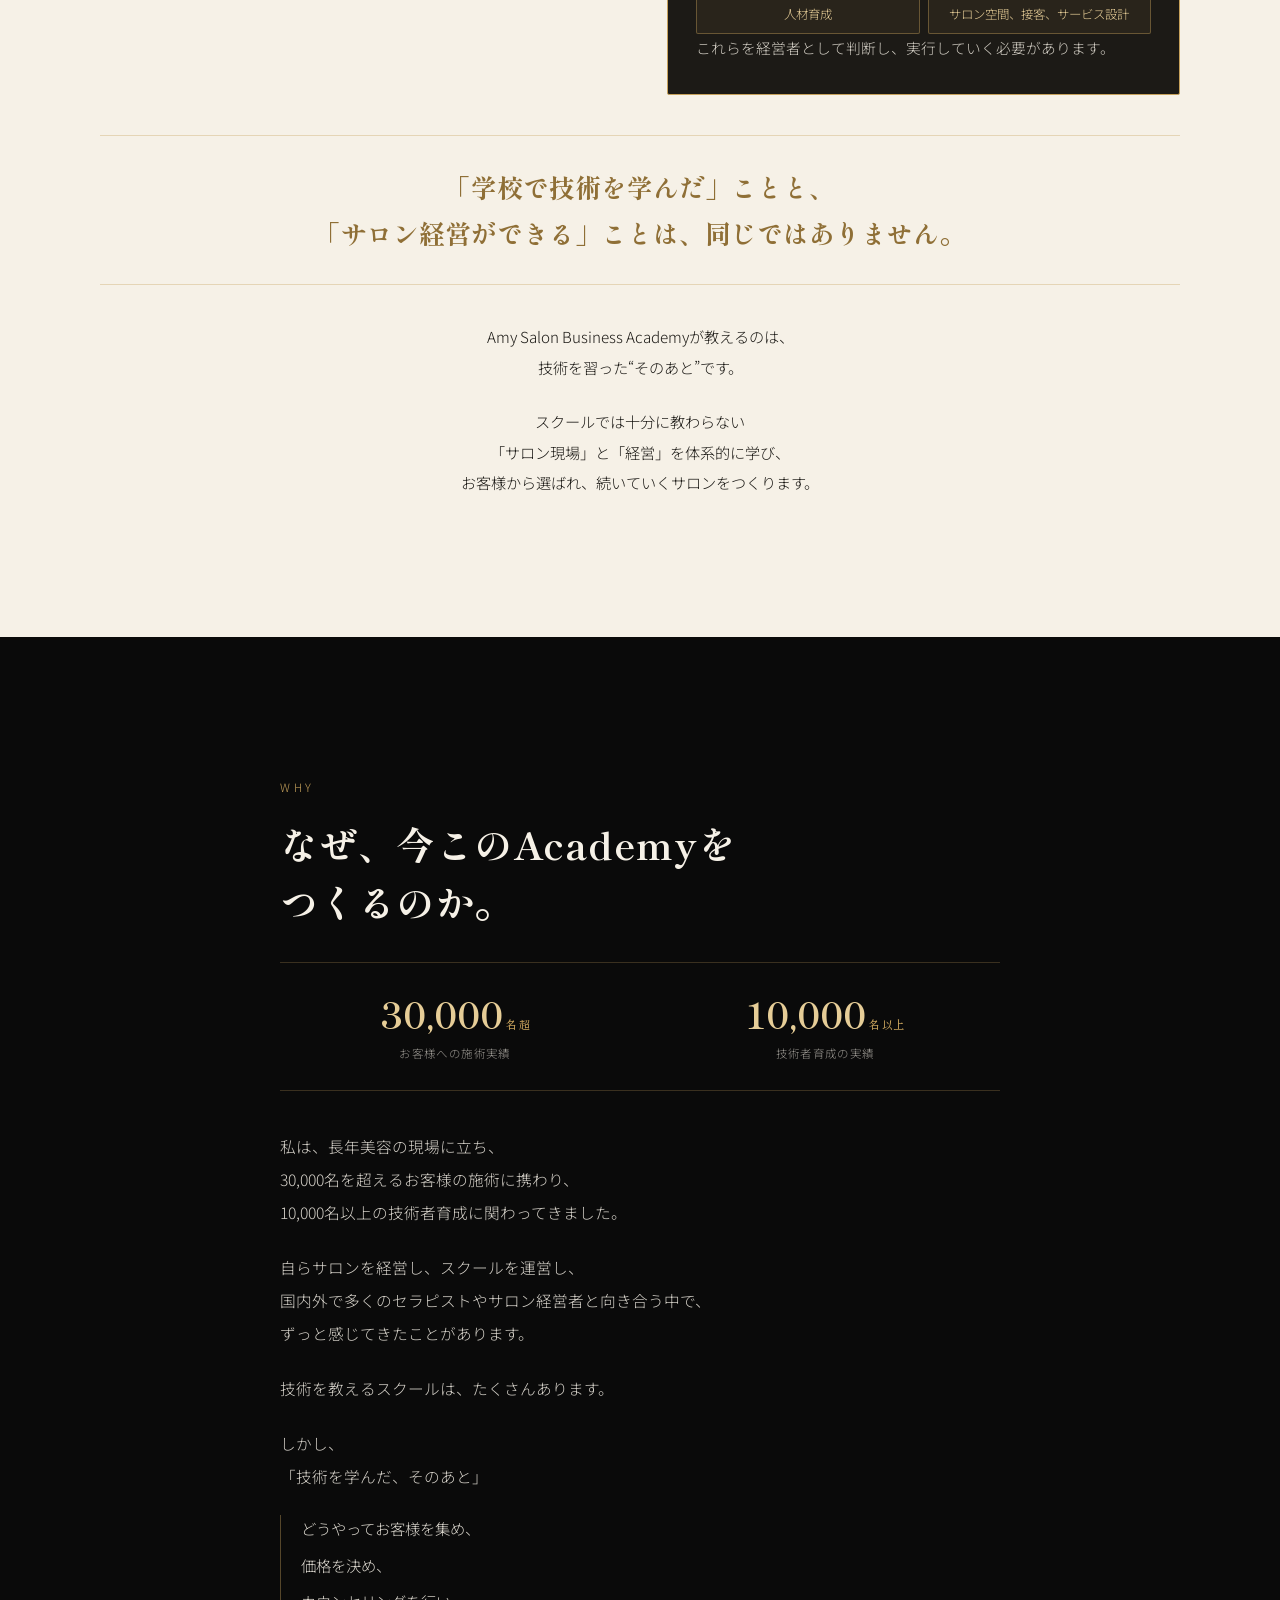
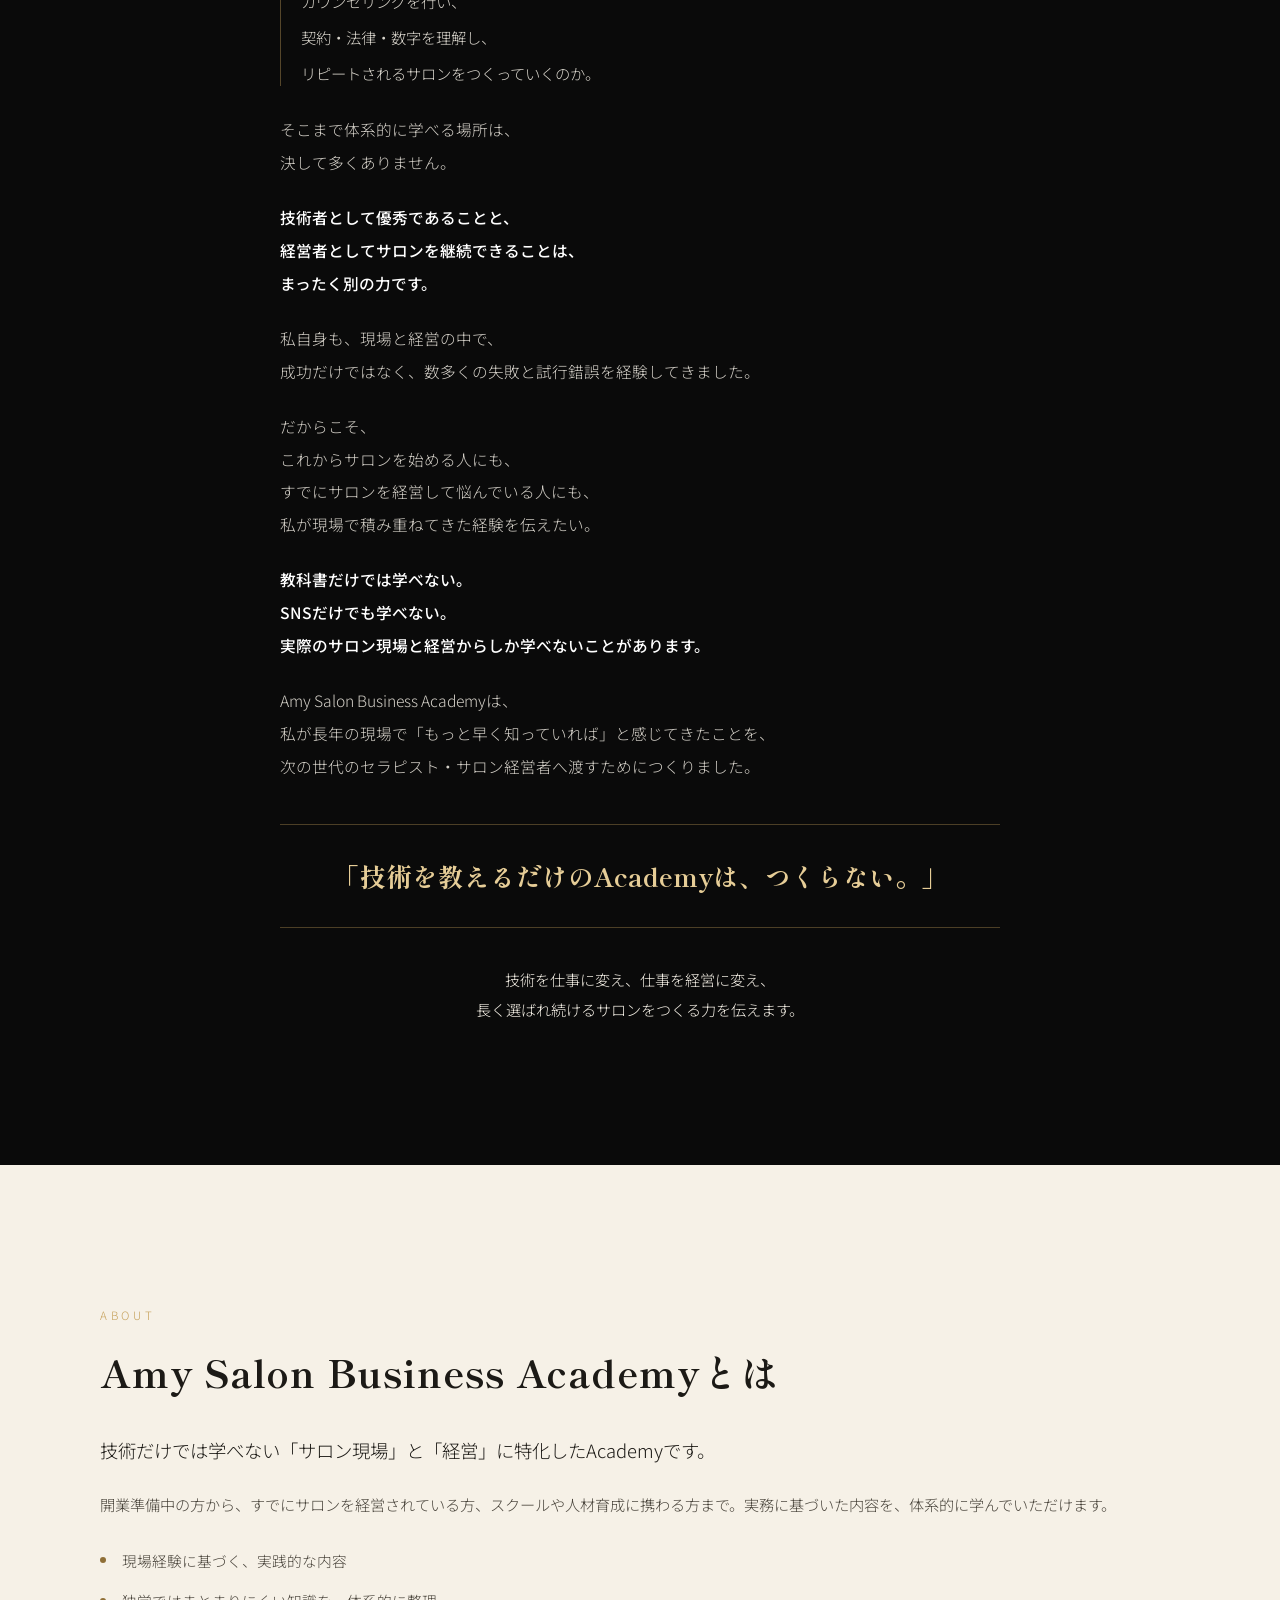
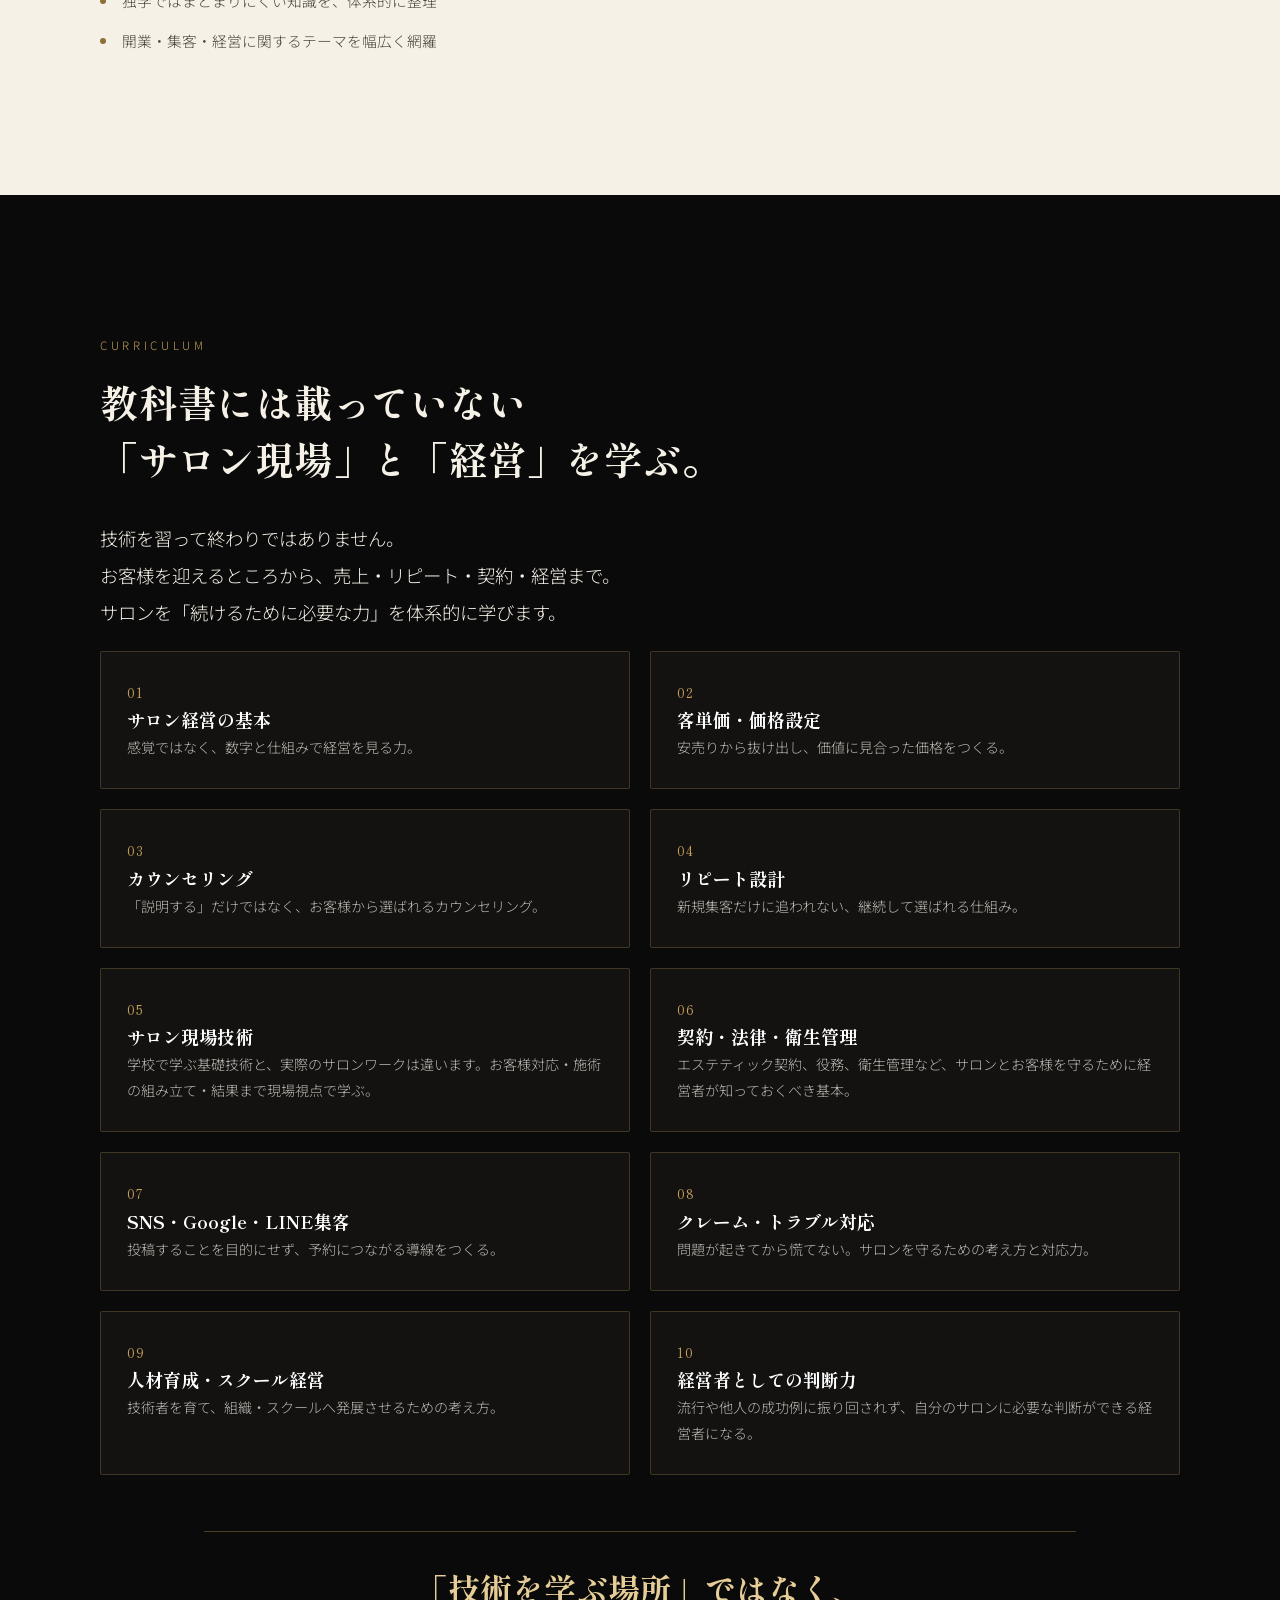
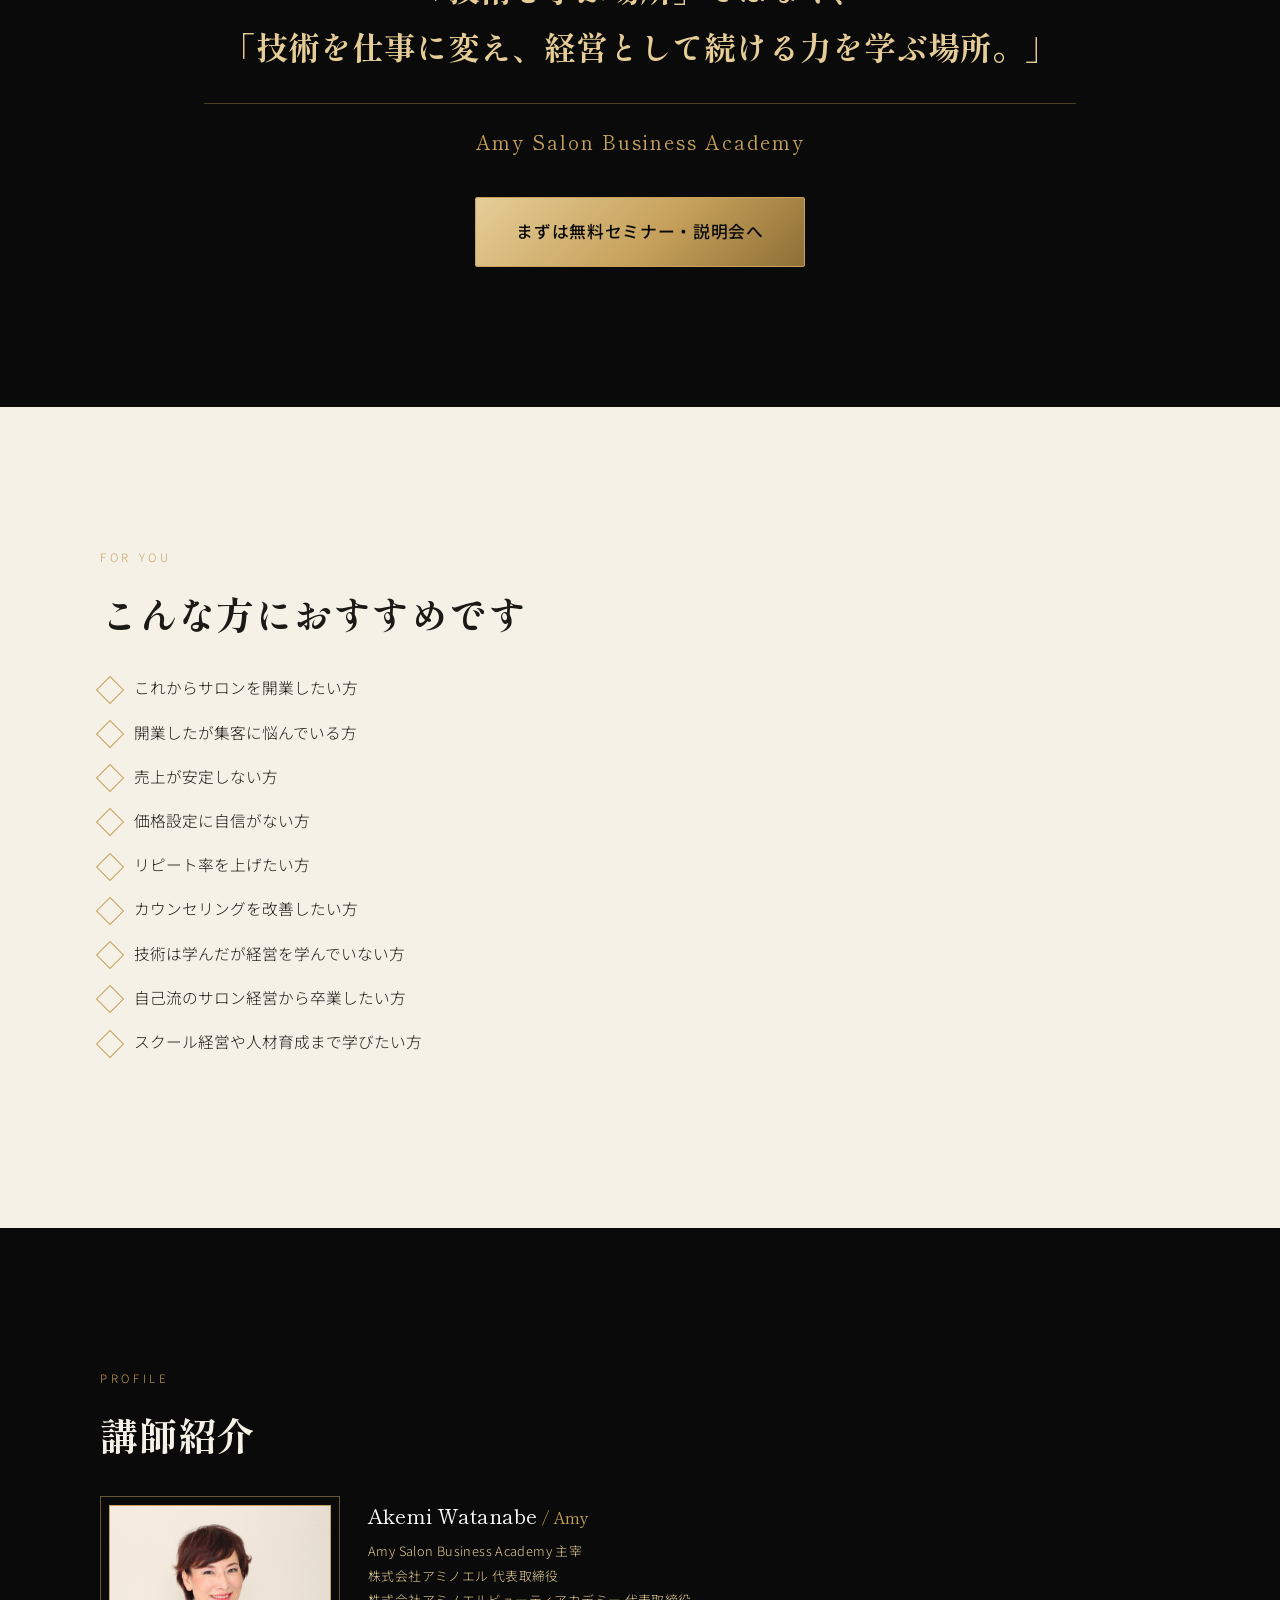
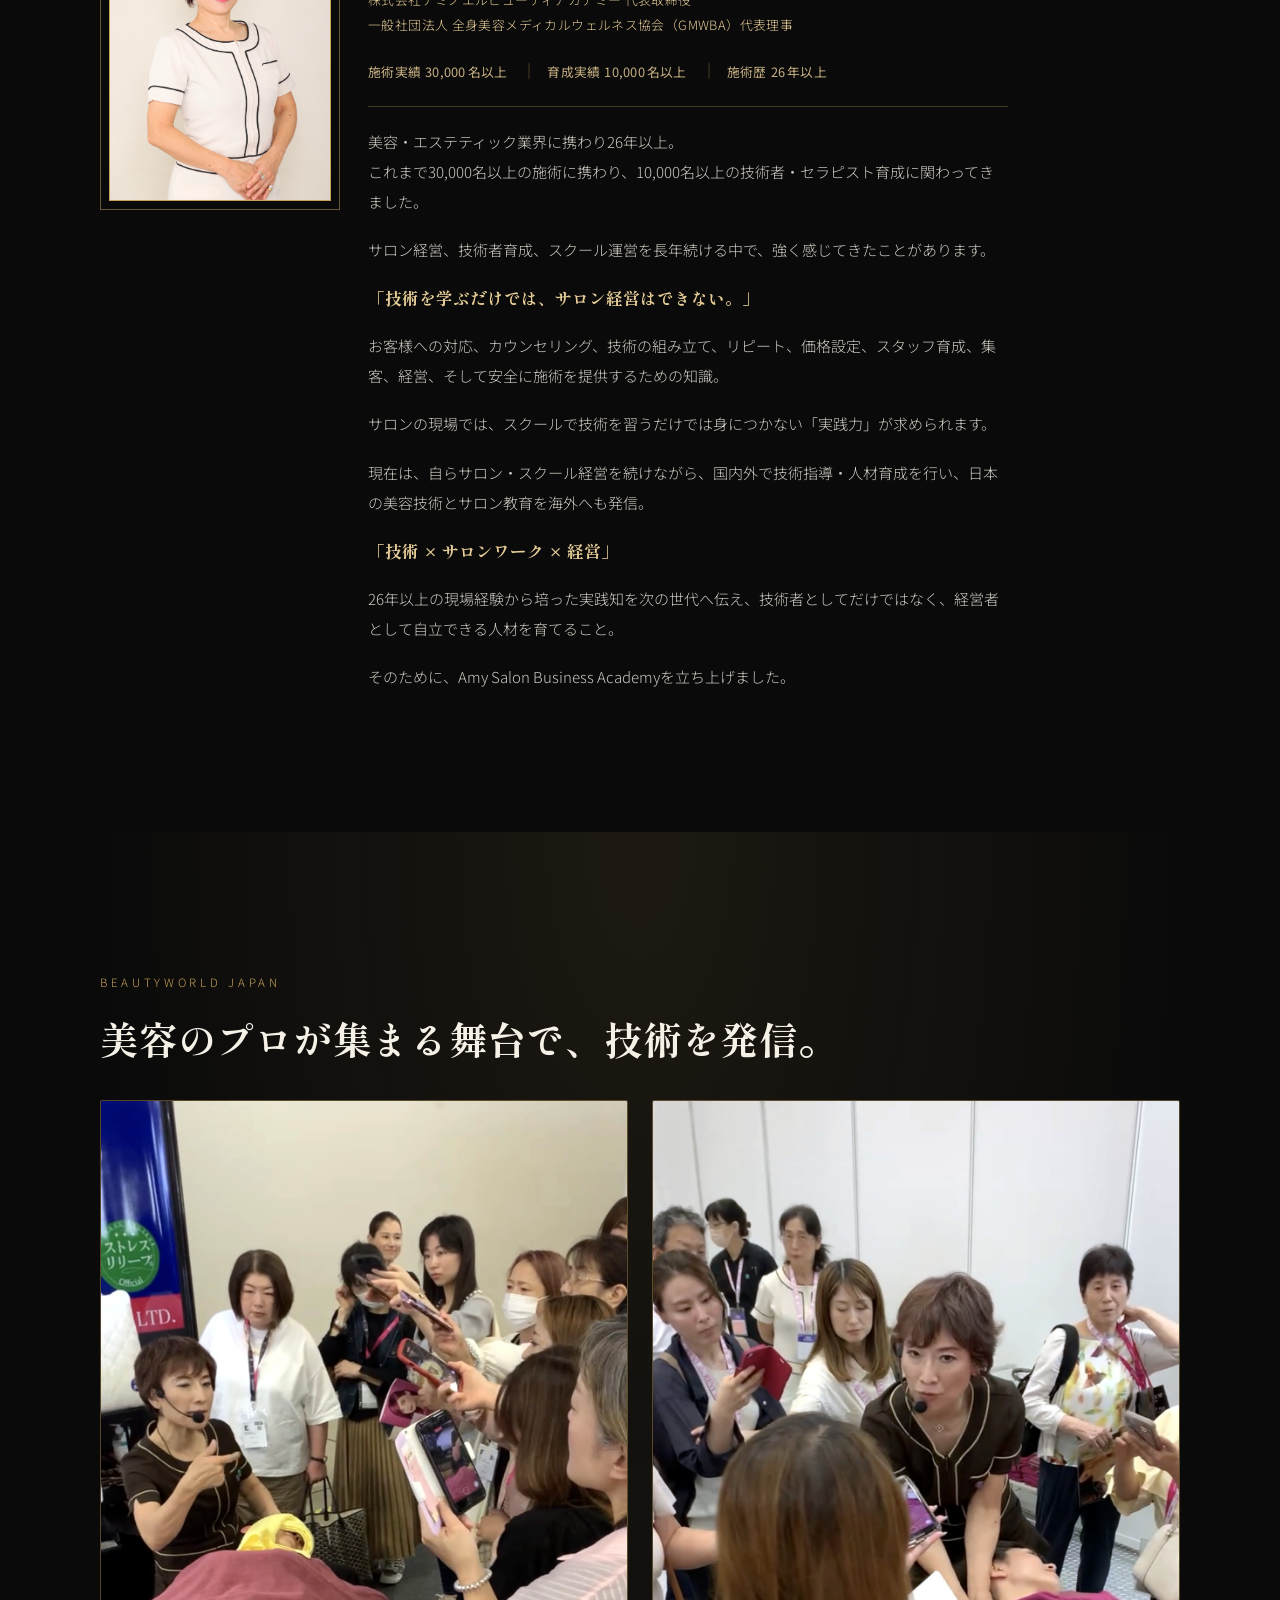
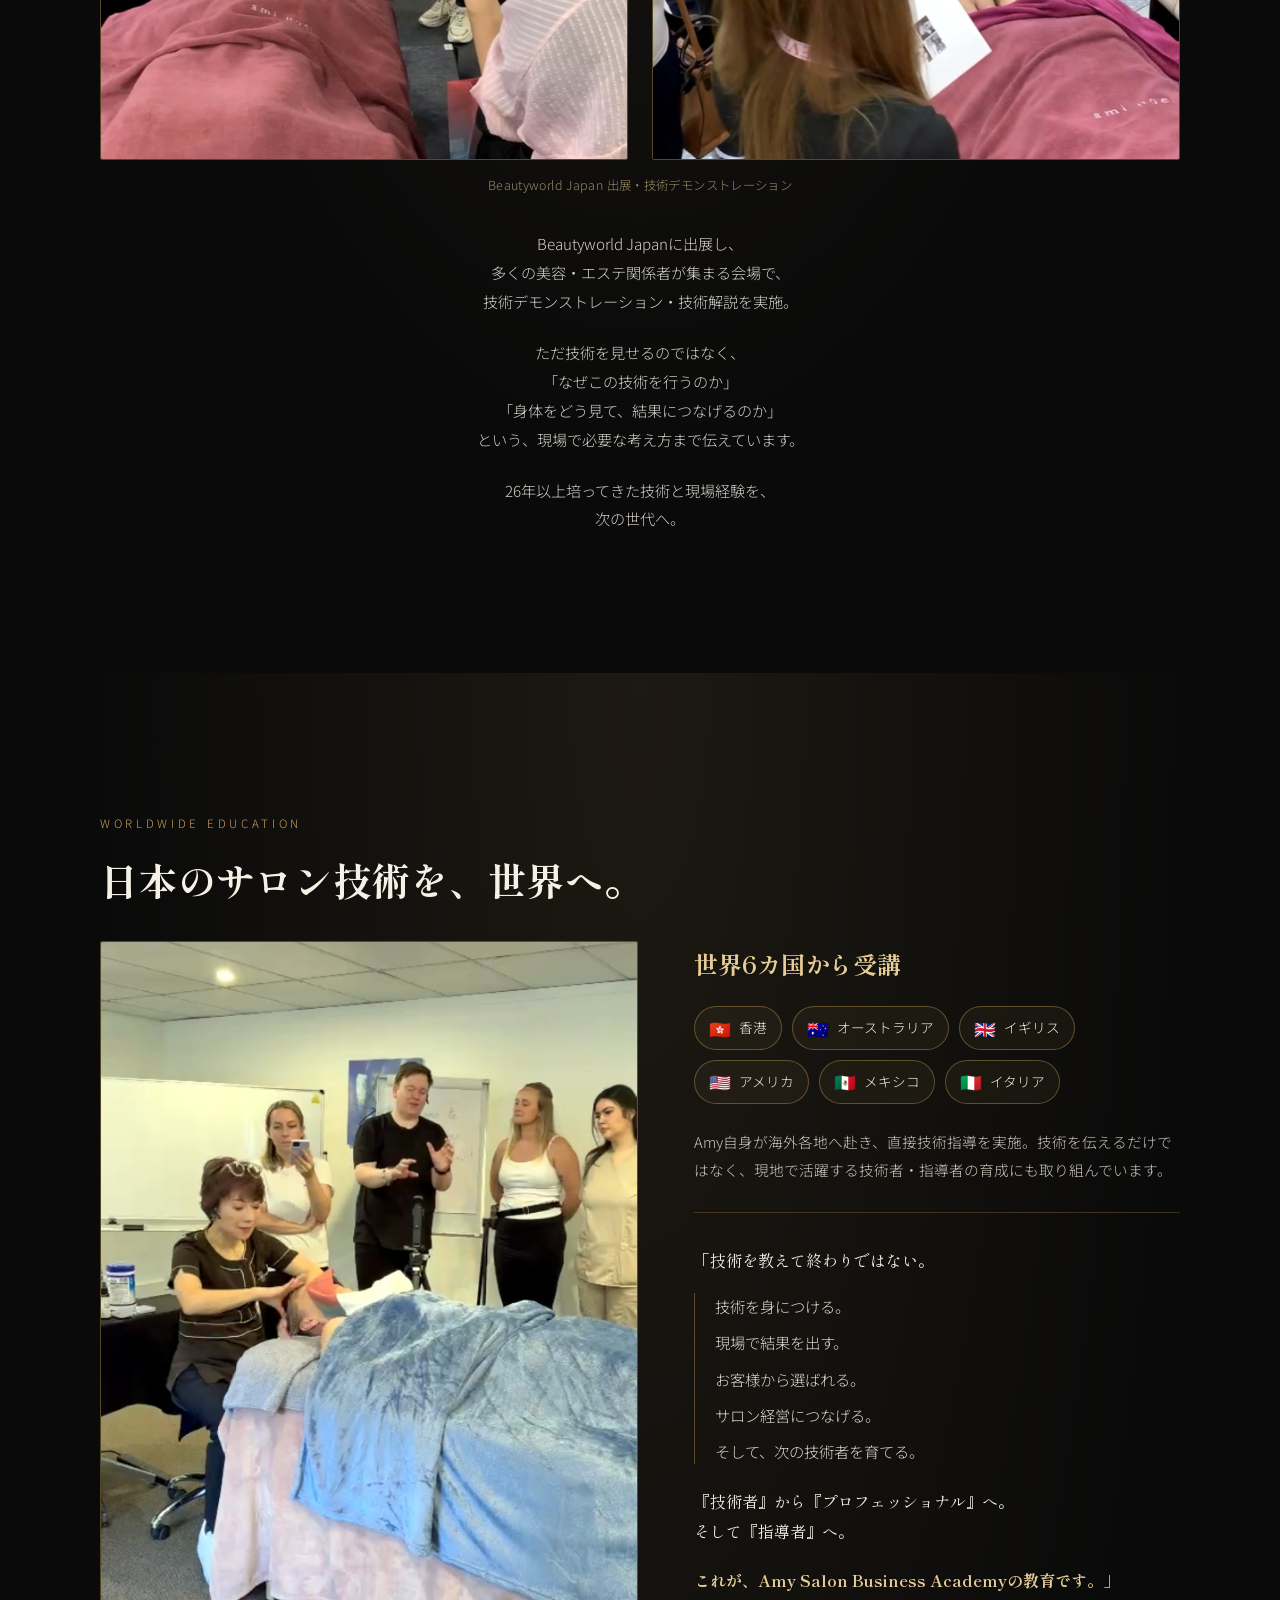
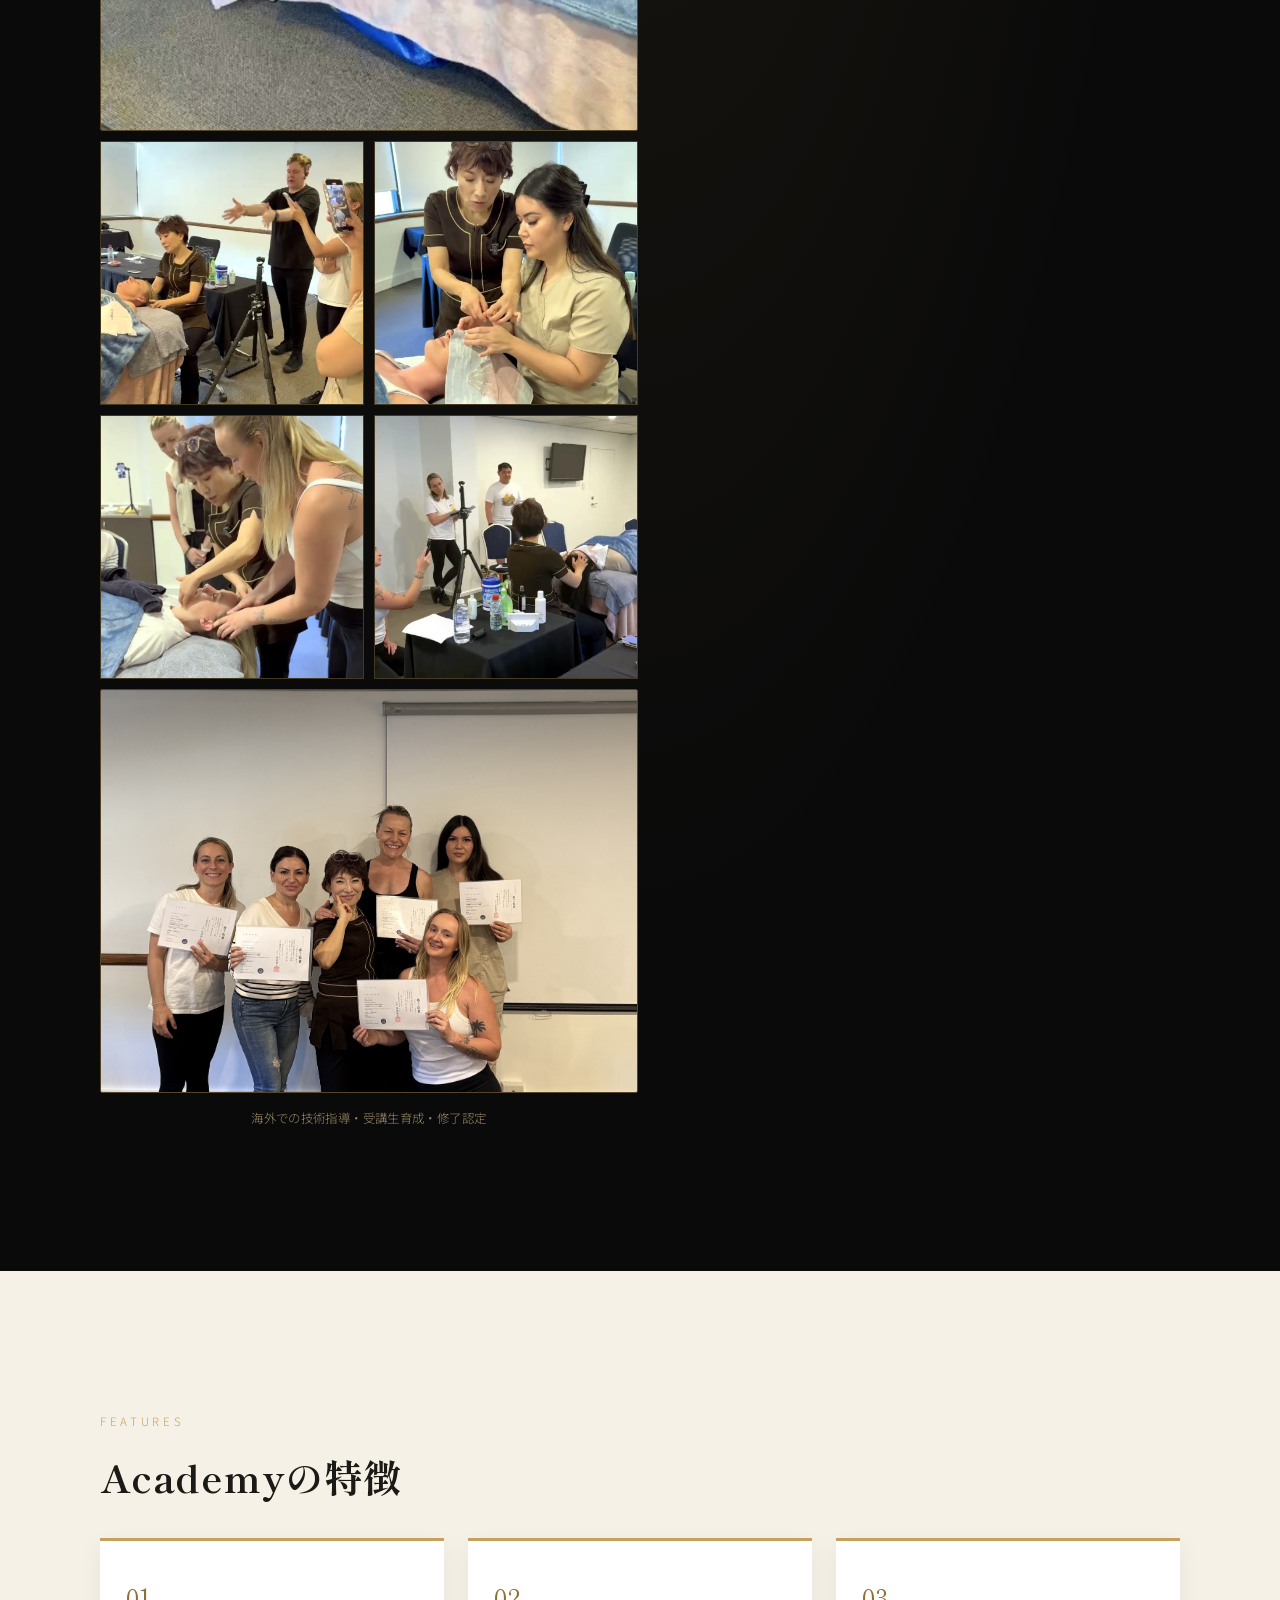
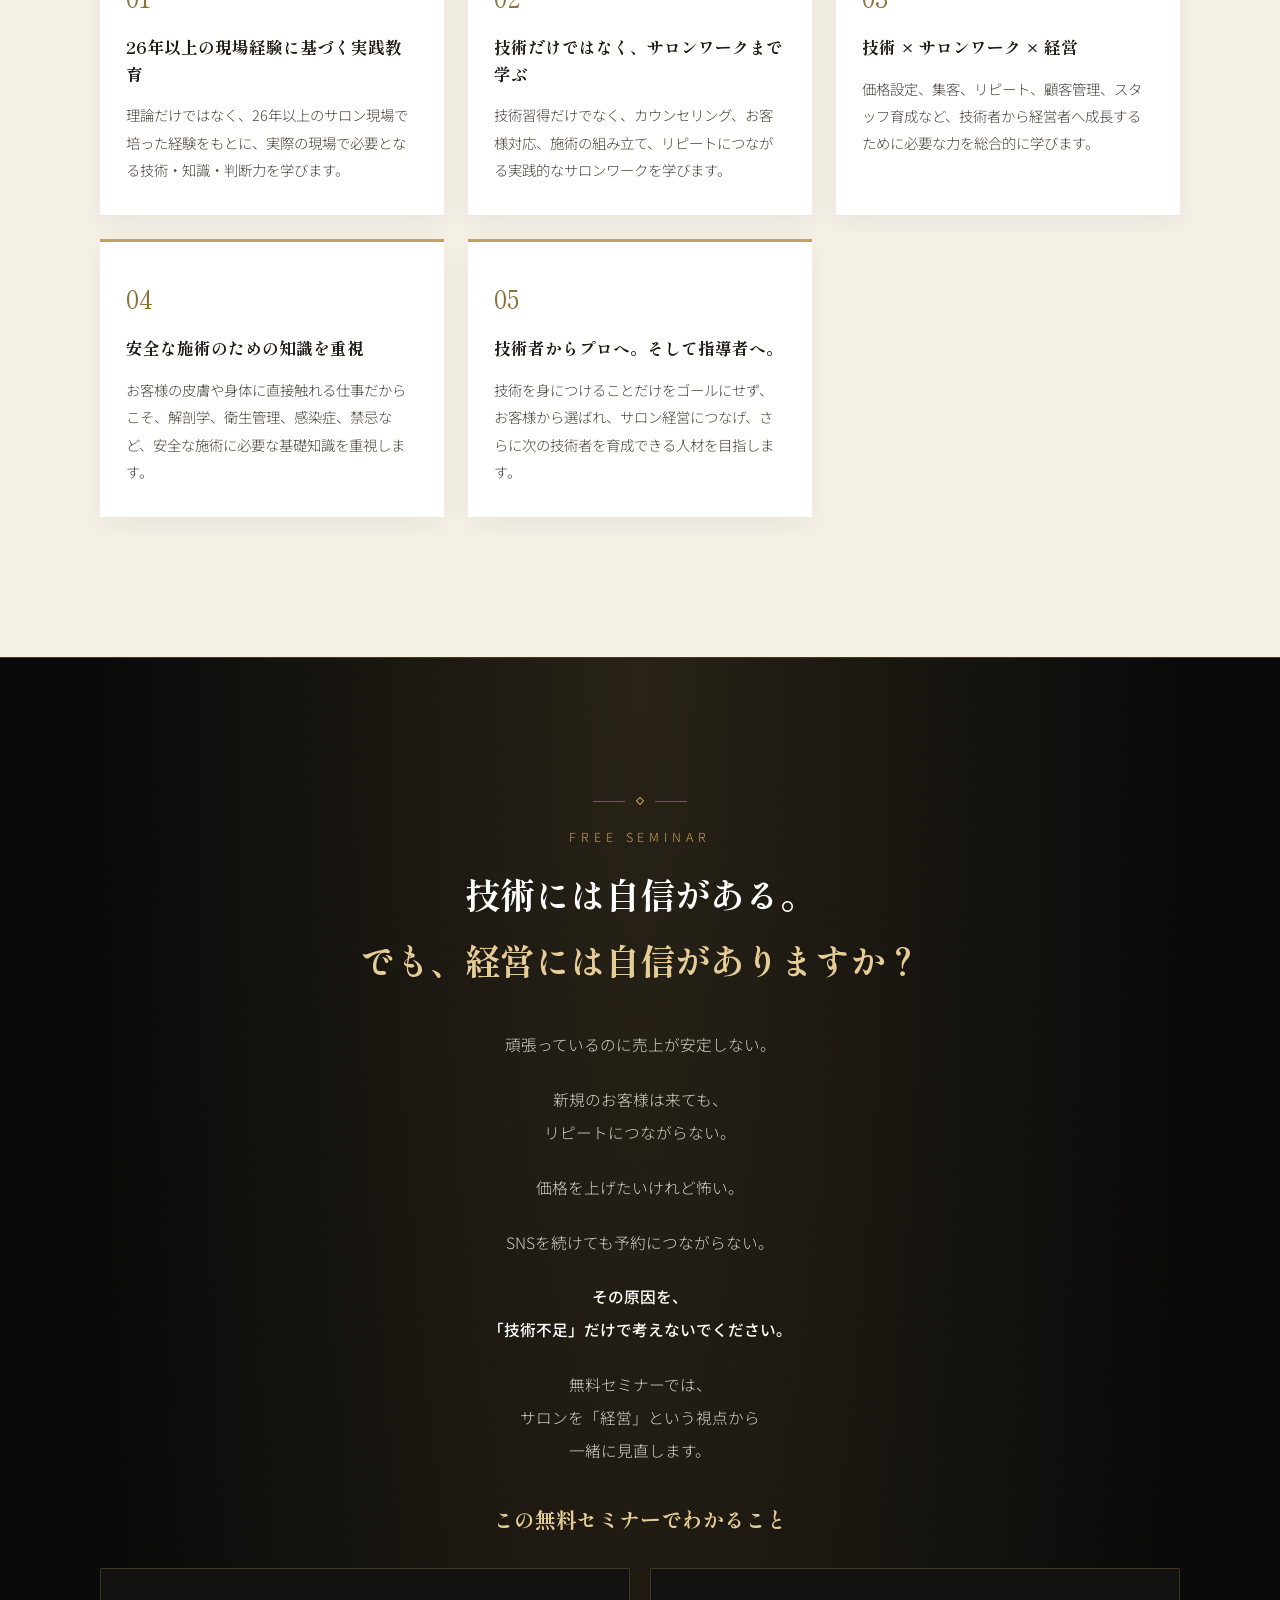
==== commit 00e95599: "公式LINE相談メッセージのコピー案内を追加 - ヒーロー・最終CTAのボタン付近に、LINE登録後に送る相談メッセージ   「Amy Salon Business Academyについて相談希望です" ====
--- a/index.html
+++ b/index.html
@@ -74,6 +74,14 @@
         <div class="hero__cta-group">
           <a href="#" class="btn btn--gold btn--large js-cta">9/24・9/27 <br class="sp-only">無料セミナーに申し込む</a>
           <p class="hero__cta-note">公式LINEから約1分でお申込み</p>
+
+          <div class="line-guide">
+            <p class="line-guide__label">LINE登録後、下記の内容を送ってください</p>
+            <div class="line-guide__box">
+              <strong>Amy Salon Business Academyについて相談希望です。</strong>
+            </div>
+            <button type="button" class="btn-copy js-copy-line-message">相談内容をコピーする</button>
+          </div>
         </div>
       </div>
 
@@ -534,7 +542,7 @@
           <p class="hero__event-date"><span class="hero__event-round">第1回</span>9月24日（木）20:00〜21:30</p>
           <p class="hero__event-date"><span class="hero__event-round">第2回</span>9月27日（日）20:00〜21:30</p>
         </div>
-        <p class="hero__event-meta">オンライン開催<br>ご都合の良い日程をお選びください。</p>
+        <p class="hero__event-meta">オンライン開催<br>お申し込み後、<br class="sp-only">ご希望の日程をお選びいただけます。</p>
       </div>
 
       <div class="seminar-cta">
@@ -589,6 +597,14 @@
         まずは無料セミナー・説明会で、Amy Salon Business Academyの内容をご確認ください。
       </p>
       <a href="#" class="btn btn--gold btn--large js-cta">無料セミナー・説明会に参加する</a>
+
+      <div class="line-guide">
+        <p class="line-guide__label">LINE登録後、下記の内容を送ってください</p>
+        <div class="line-guide__box">
+          <strong>Amy Salon Business Academyについて相談希望です。</strong>
+        </div>
+        <button type="button" class="btn-copy js-copy-line-message">相談内容をコピーする</button>
+      </div>
     </div>
   </section>
 
@@ -606,7 +622,10 @@
   </div>
 </footer>
 
+<p class="copy-toast" role="status" aria-live="polite"></p>
+
 <script src="js/config.js"></script>
 <script src="js/script.js"></script>
+<script src="js/line-guide.js"></script>
 </body>
 </html>
--- a/css/style.css
+++ b/css/style.css
@@ -1415,3 +1415,75 @@
 @media (min-width: 900px) {
   :root { --section-pad-x: clamp(40px, 6vw, 80px); }
 }
+
+/* ---------- LINE相談メッセージのコピー案内 ---------- */
+.line-guide {
+  margin: 20px 0 0;
+  padding: 16px 18px;
+  border: 1px dashed rgba(198, 161, 91, 0.4);
+  background: rgba(198, 161, 91, 0.06);
+  border-radius: 2px;
+  max-width: 440px;
+  width: 100%;
+  text-align: left;
+}
+.line-guide__label {
+  font-size: 0.72rem;
+  line-height: 1.6;
+  color: rgba(246, 241, 231, 0.72);
+  margin: 0 0 10px;
+}
+.line-guide__box {
+  font-size: 0.8rem;
+  line-height: 1.85;
+  color: rgba(246, 241, 231, 0.72);
+  margin: 0 0 12px;
+}
+.line-guide__box strong {
+  display: block;
+  font-weight: 700;
+  font-size: 0.8rem;
+  color: var(--color-white);
+}
+
+.btn-copy {
+  display: inline-flex;
+  align-items: center;
+  justify-content: center;
+  width: 100%;
+  padding: 11px 16px;
+  font-family: var(--font-sans);
+  font-size: 0.78rem;
+  font-weight: 500;
+  letter-spacing: 0.04em;
+  border-radius: 2px;
+  border: 1px solid rgba(198, 161, 91, 0.55);
+  background: transparent;
+  color: var(--color-gold-deep);
+  cursor: pointer;
+  transition: background 0.2s ease, transform 0.2s ease;
+}
+.btn-copy:hover { background: rgba(198, 161, 91, 0.08); }
+.btn-copy:active { transform: translateY(1px); }
+
+.copy-toast {
+  position: fixed;
+  left: 50%;
+  bottom: 24px;
+  transform: translateX(-50%) translateY(8px);
+  width: calc(100% - 40px);
+  max-width: 340px;
+  padding: 13px 18px;
+  border-radius: 2px;
+  background: rgba(10, 10, 10, 0.96);
+  border: 1px solid rgba(198, 161, 91, 0.5);
+  color: var(--color-ivory);
+  font-size: 0.78rem;
+  line-height: 1.6;
+  text-align: center;
+  z-index: 600;
+  opacity: 0;
+  pointer-events: none;
+  transition: opacity 0.25s ease, transform 0.25s ease;
+}
+.copy-toast.is-visible { opacity: 1; transform: translateX(-50%) translateY(0); }
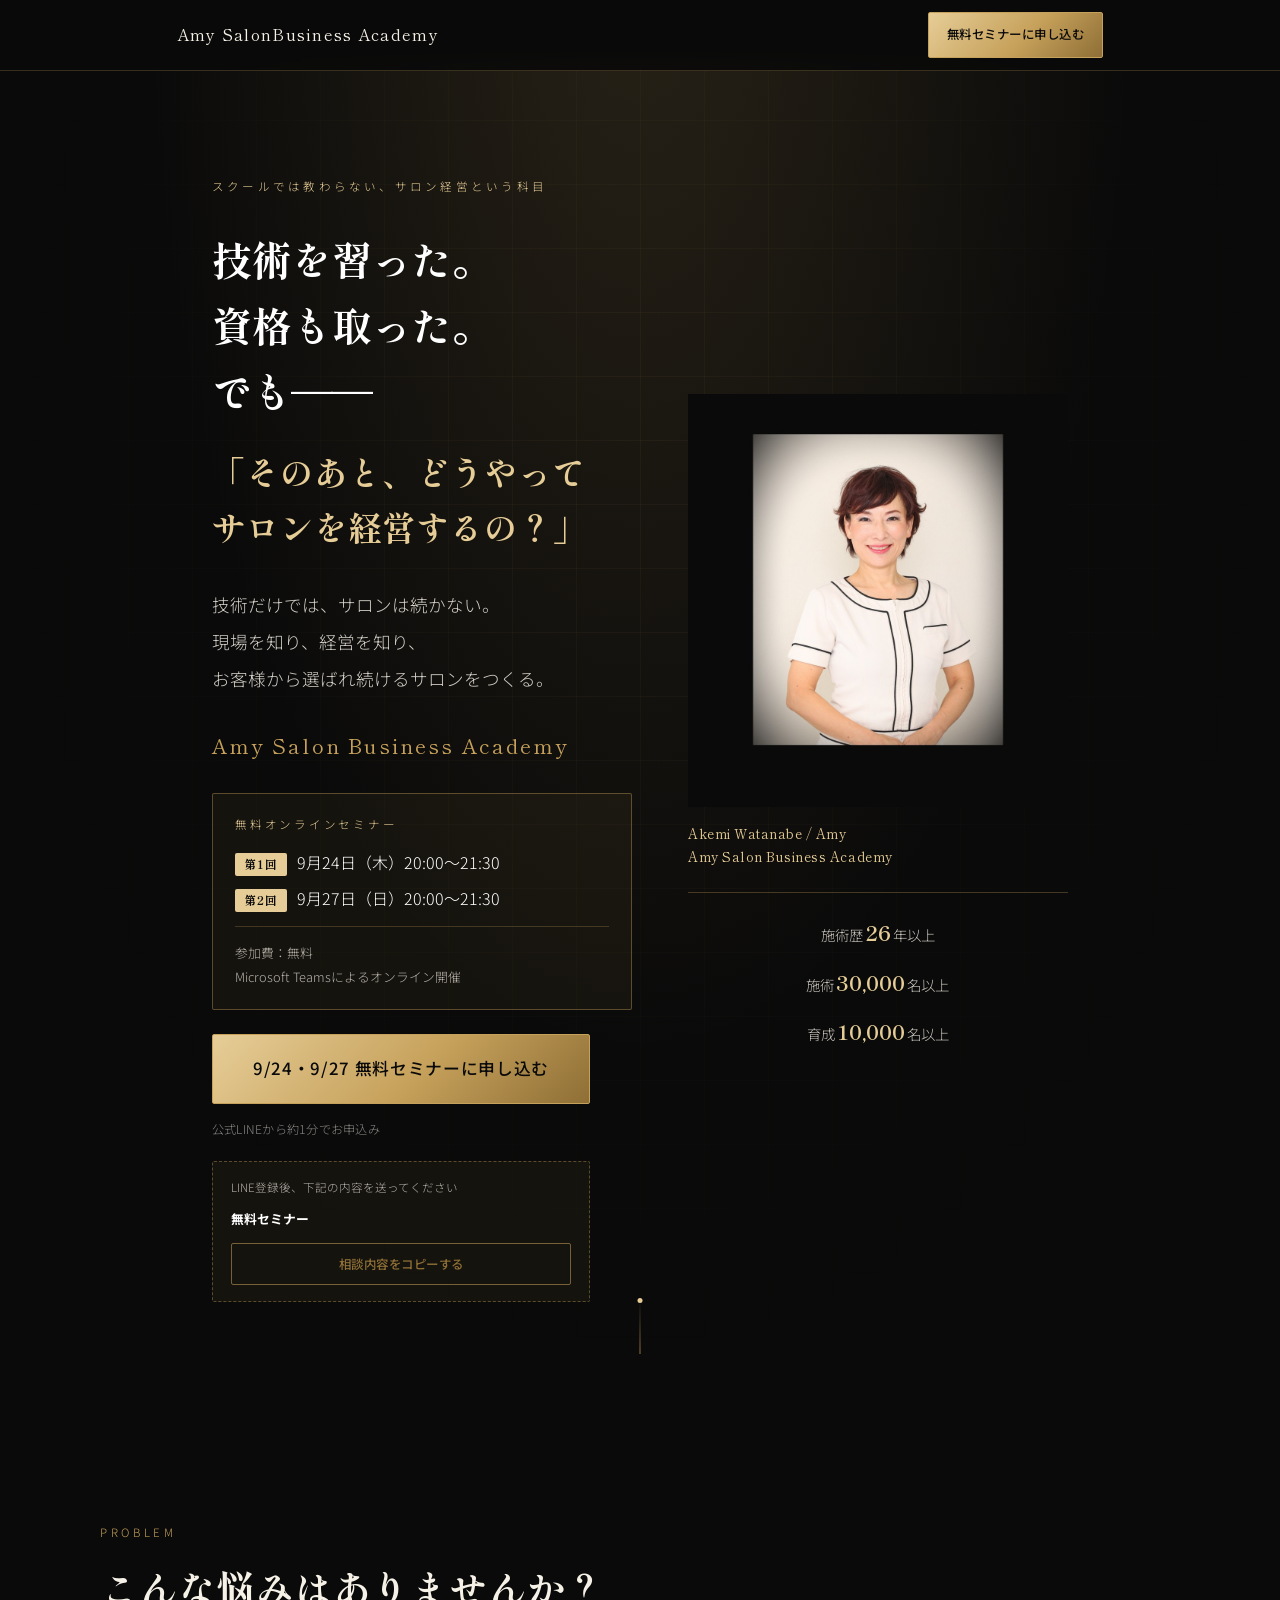
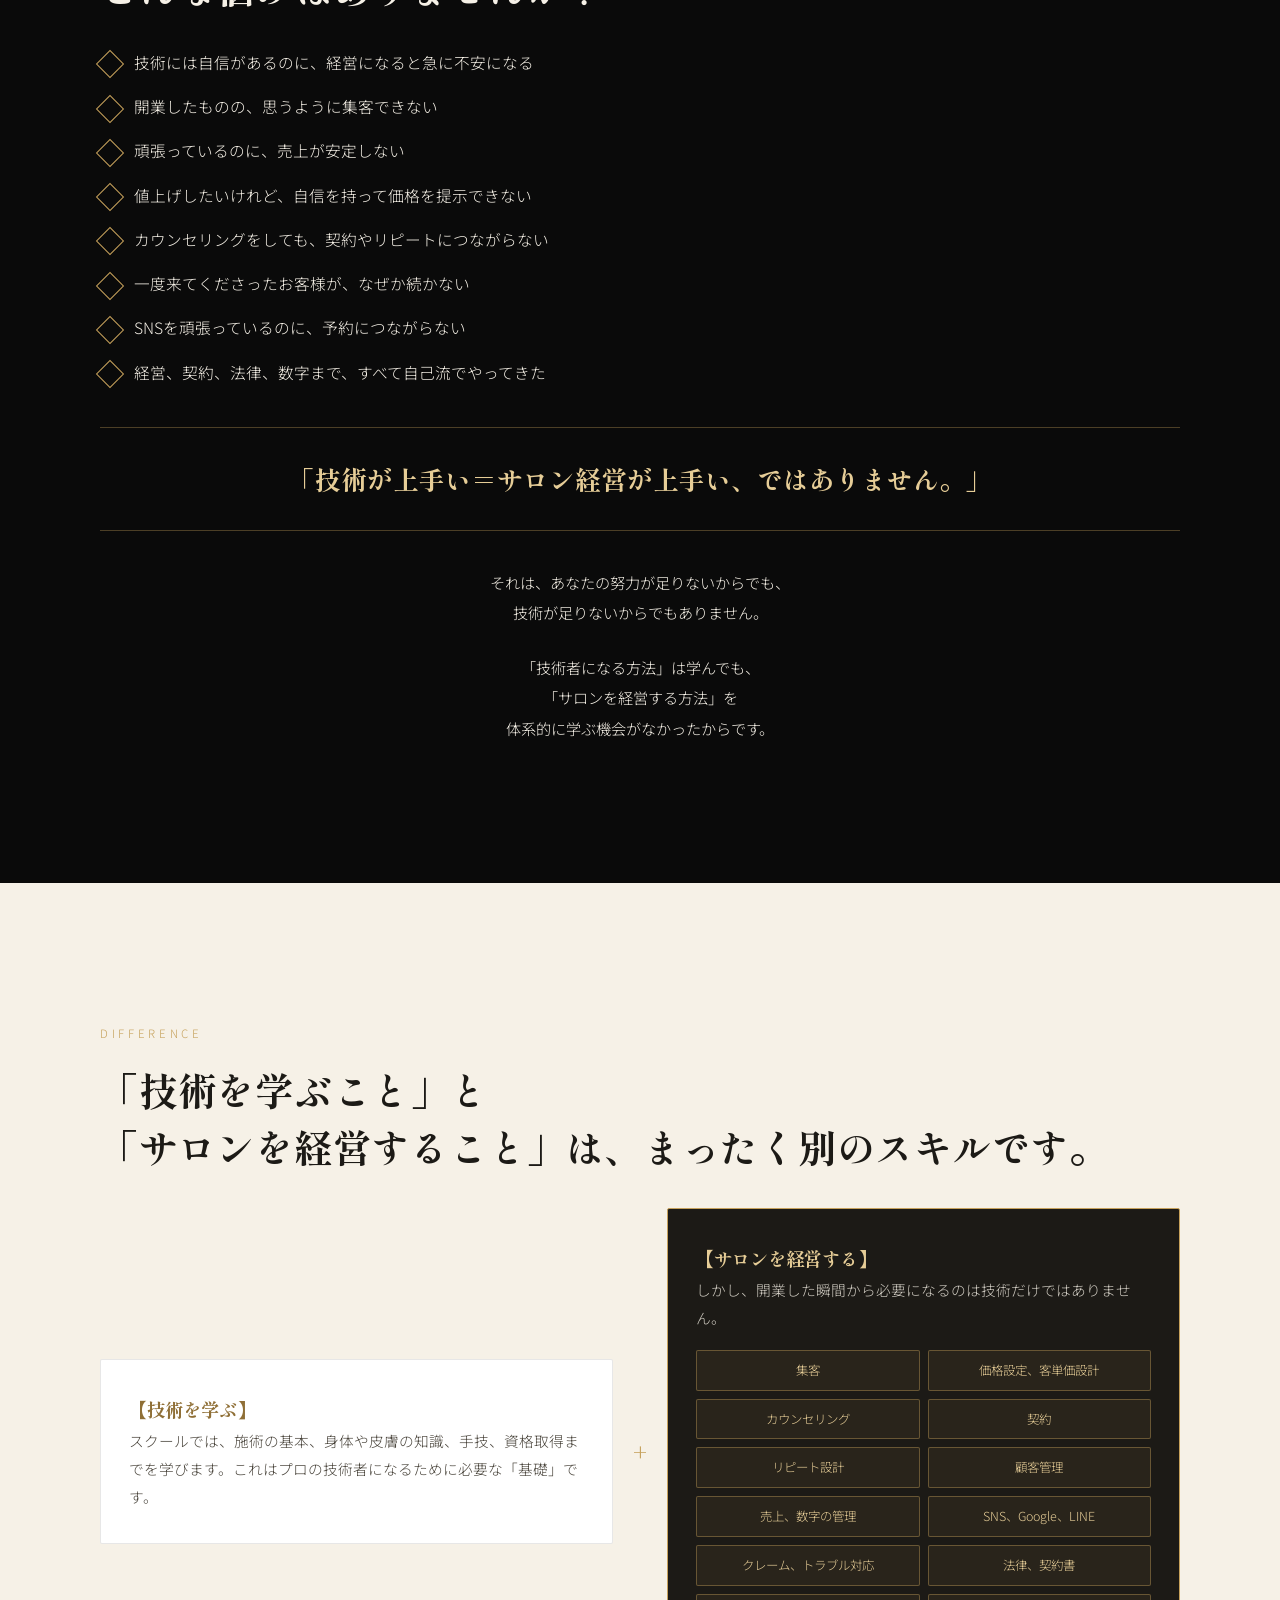
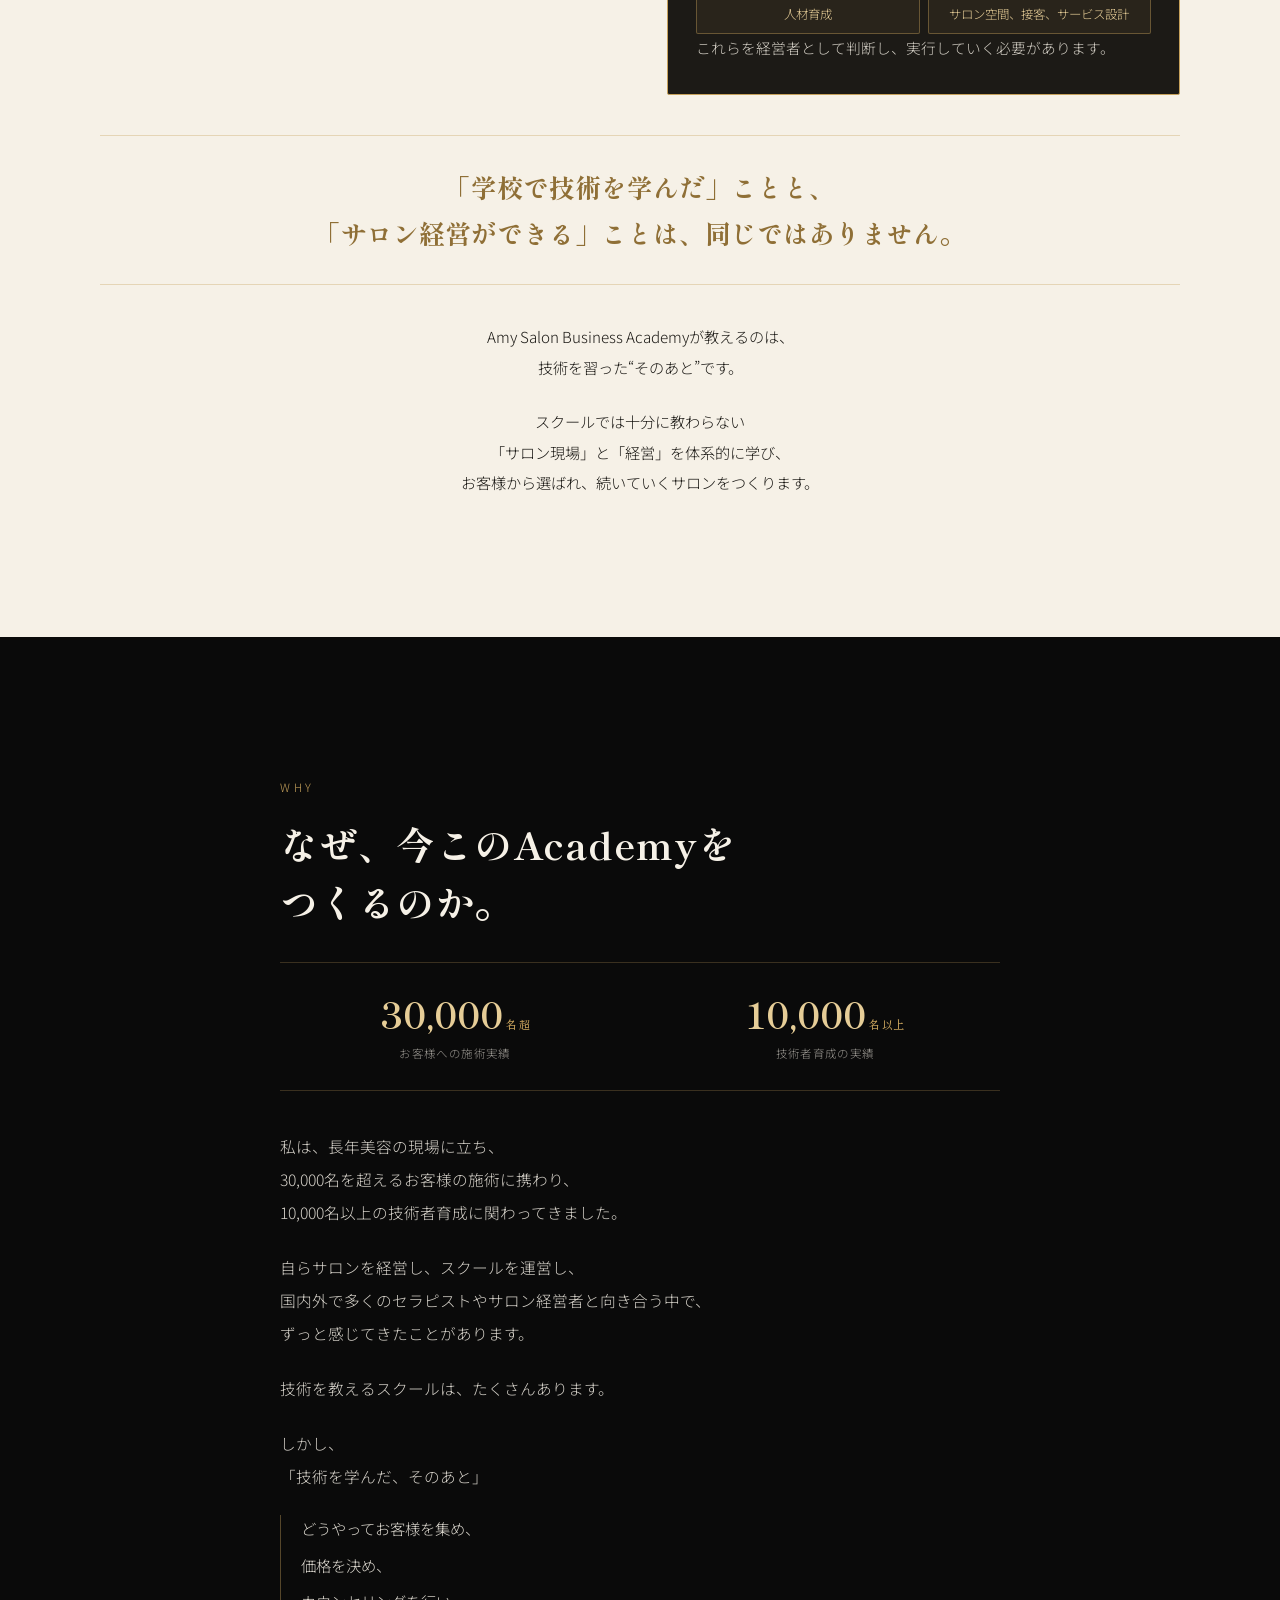
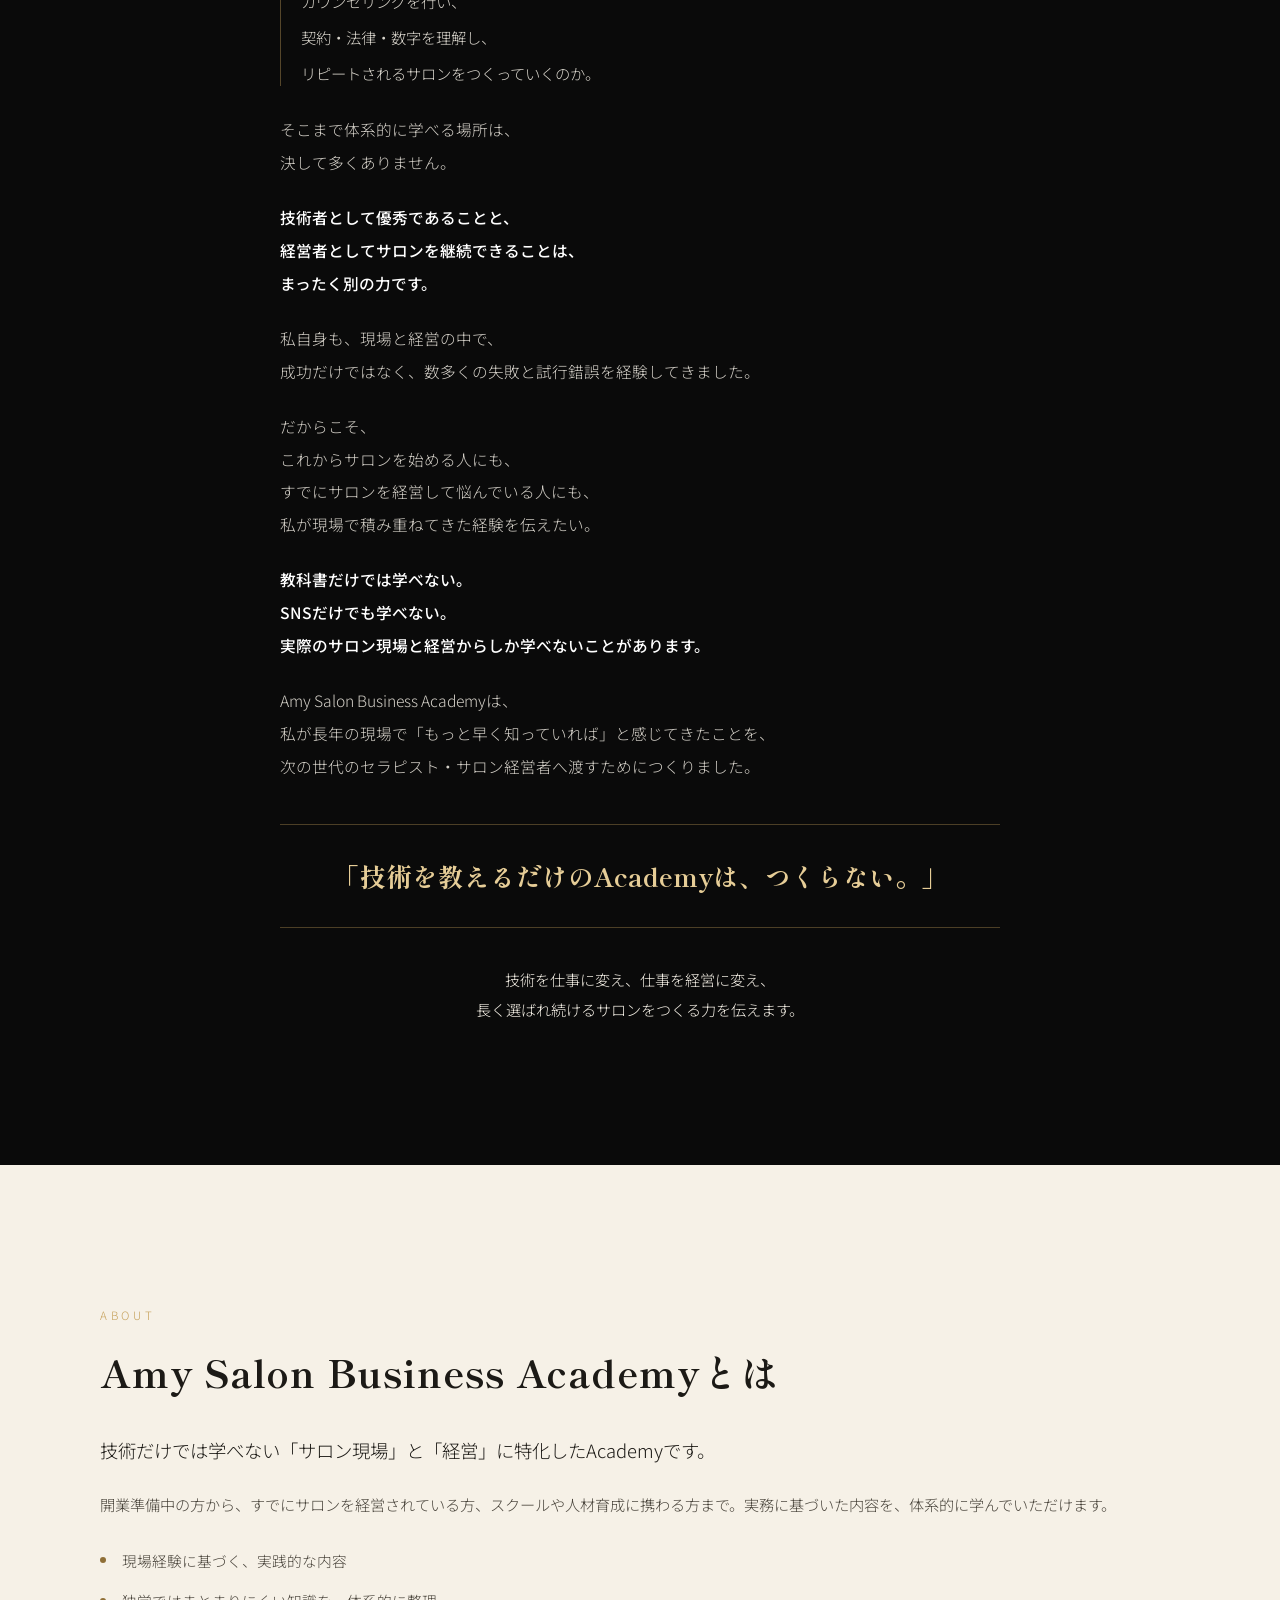
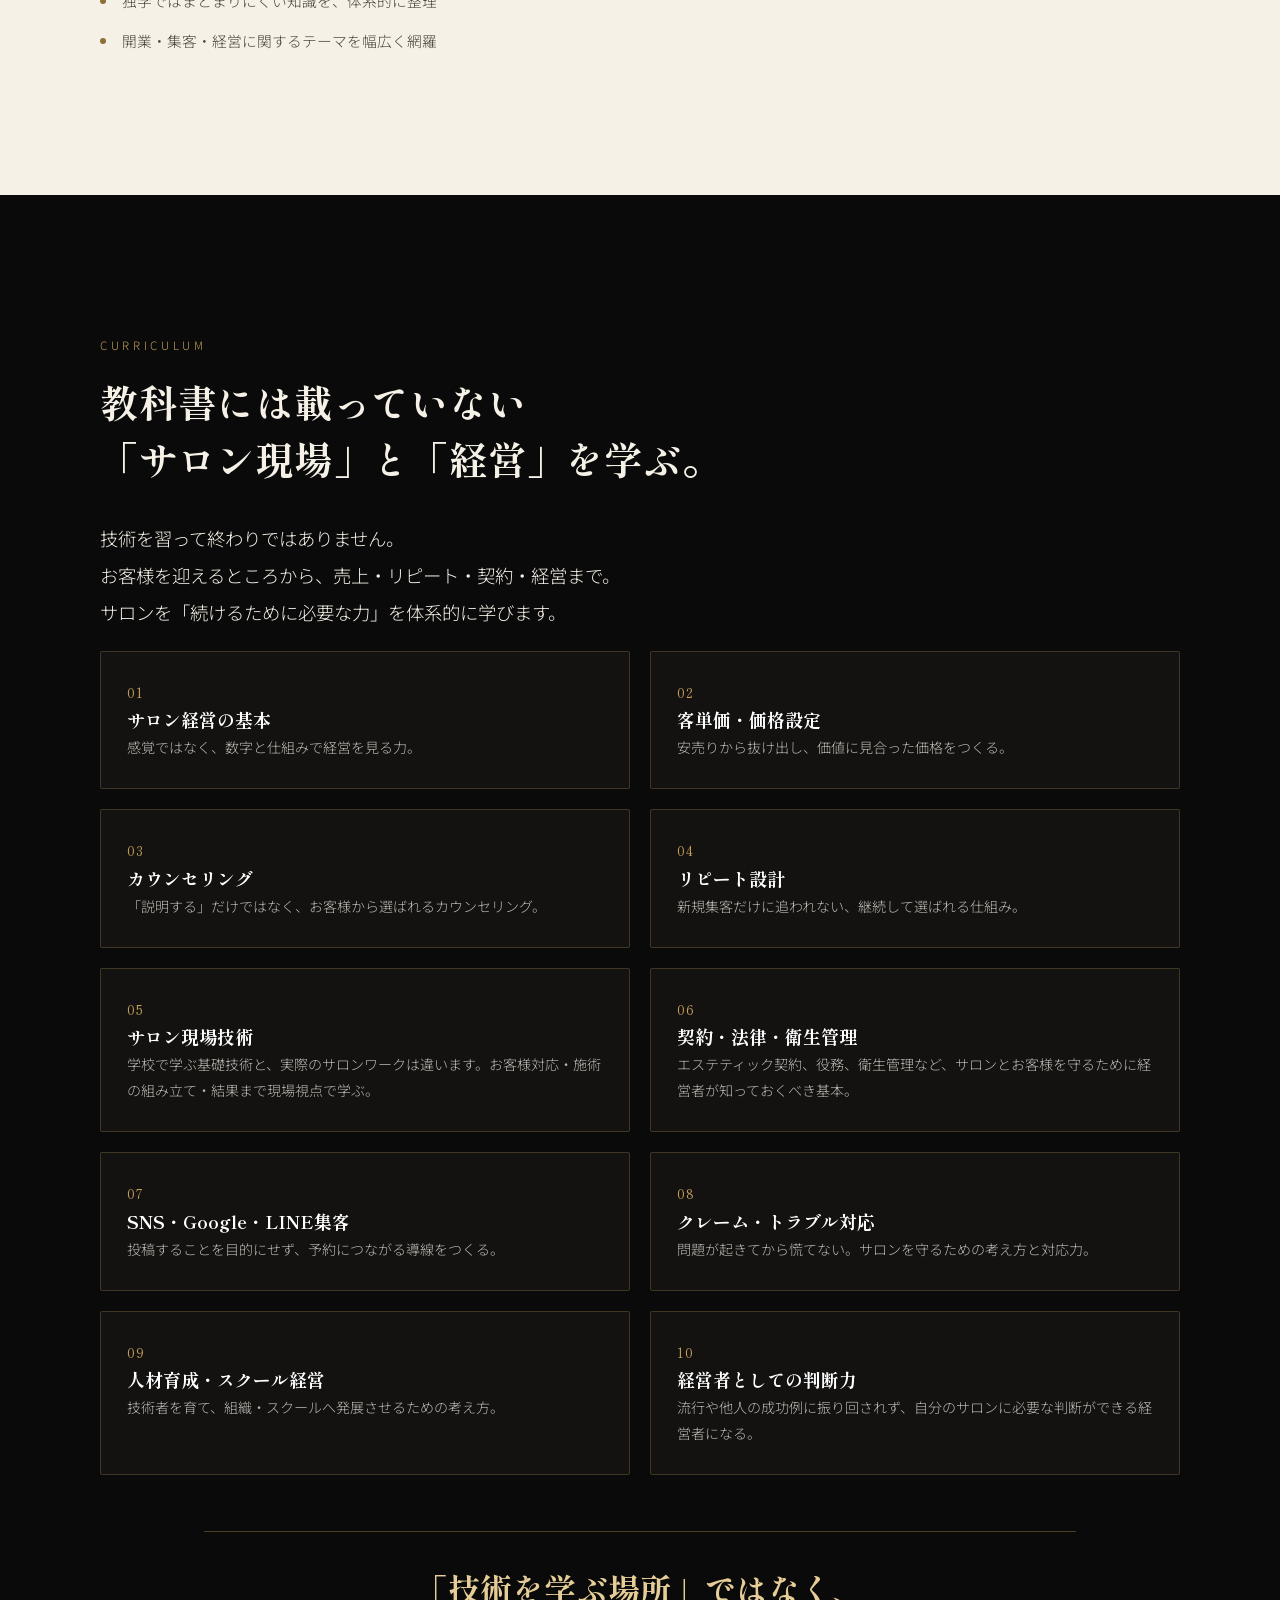
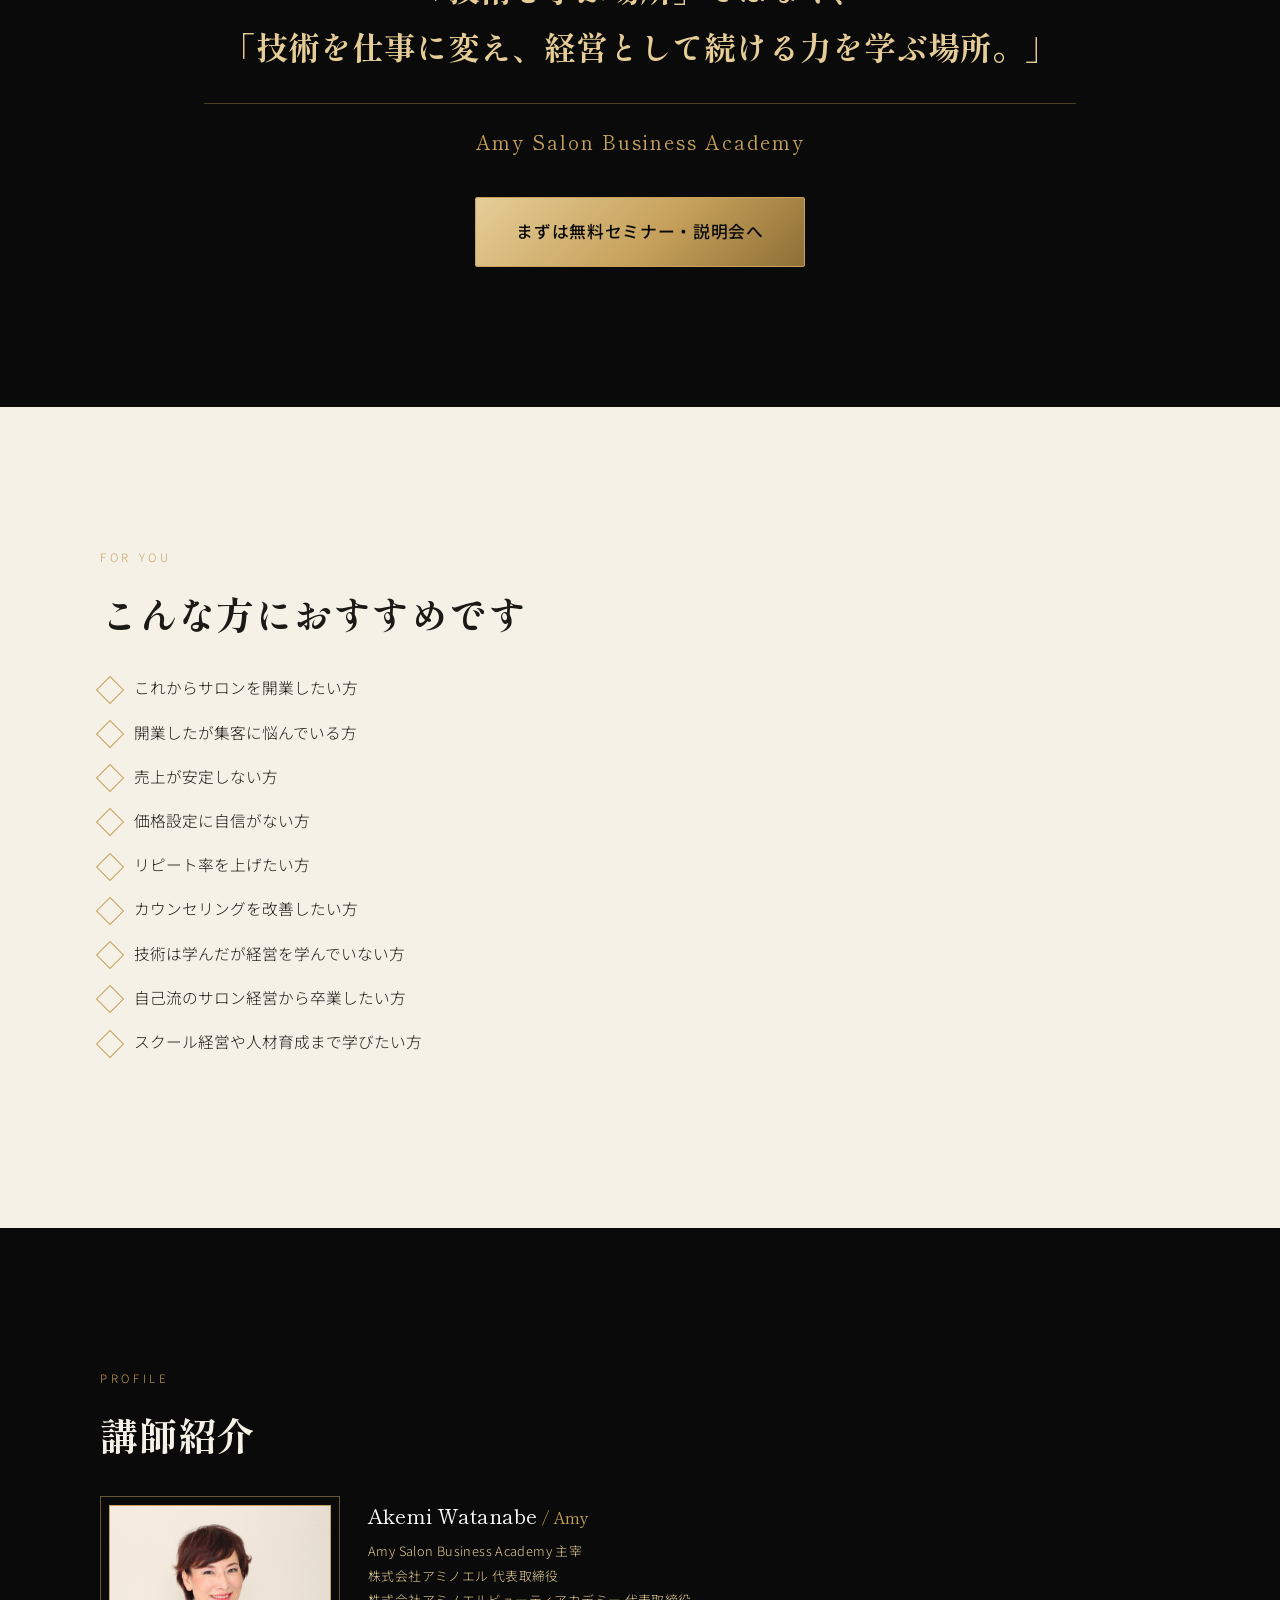
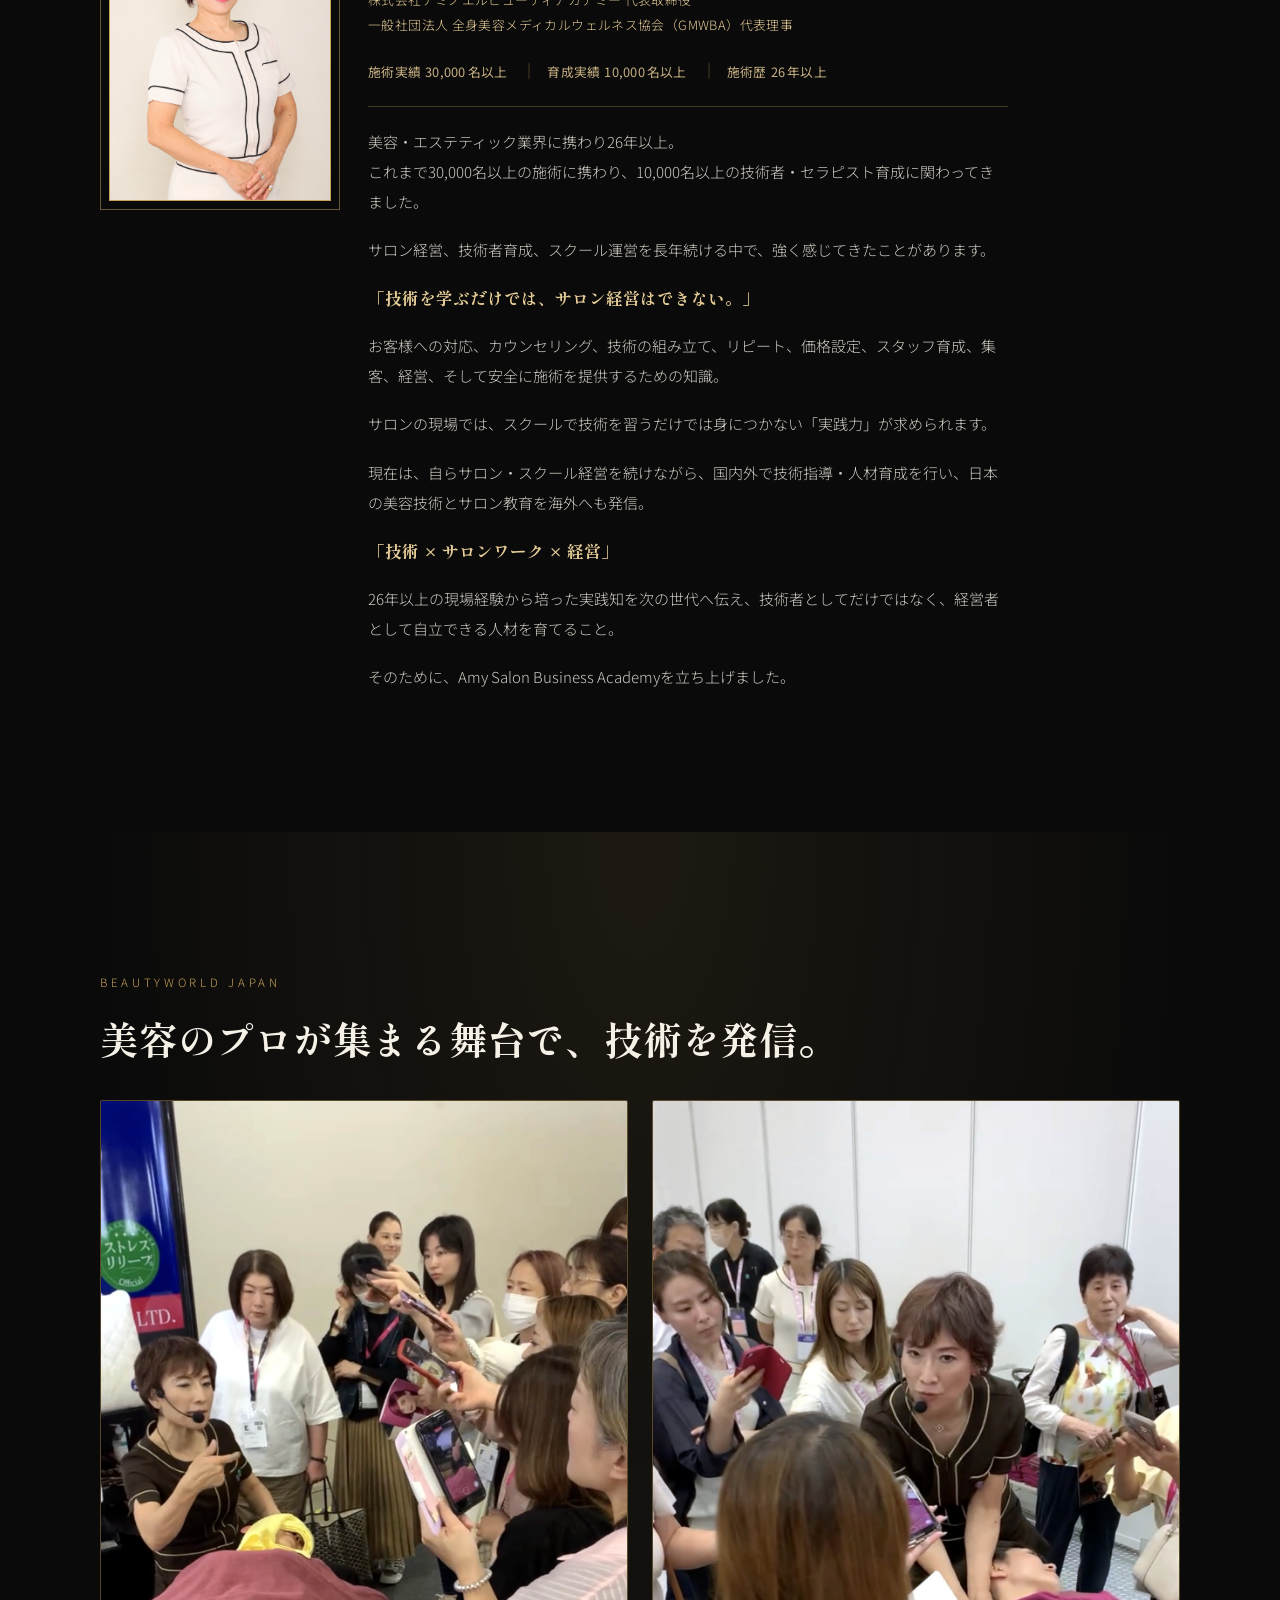
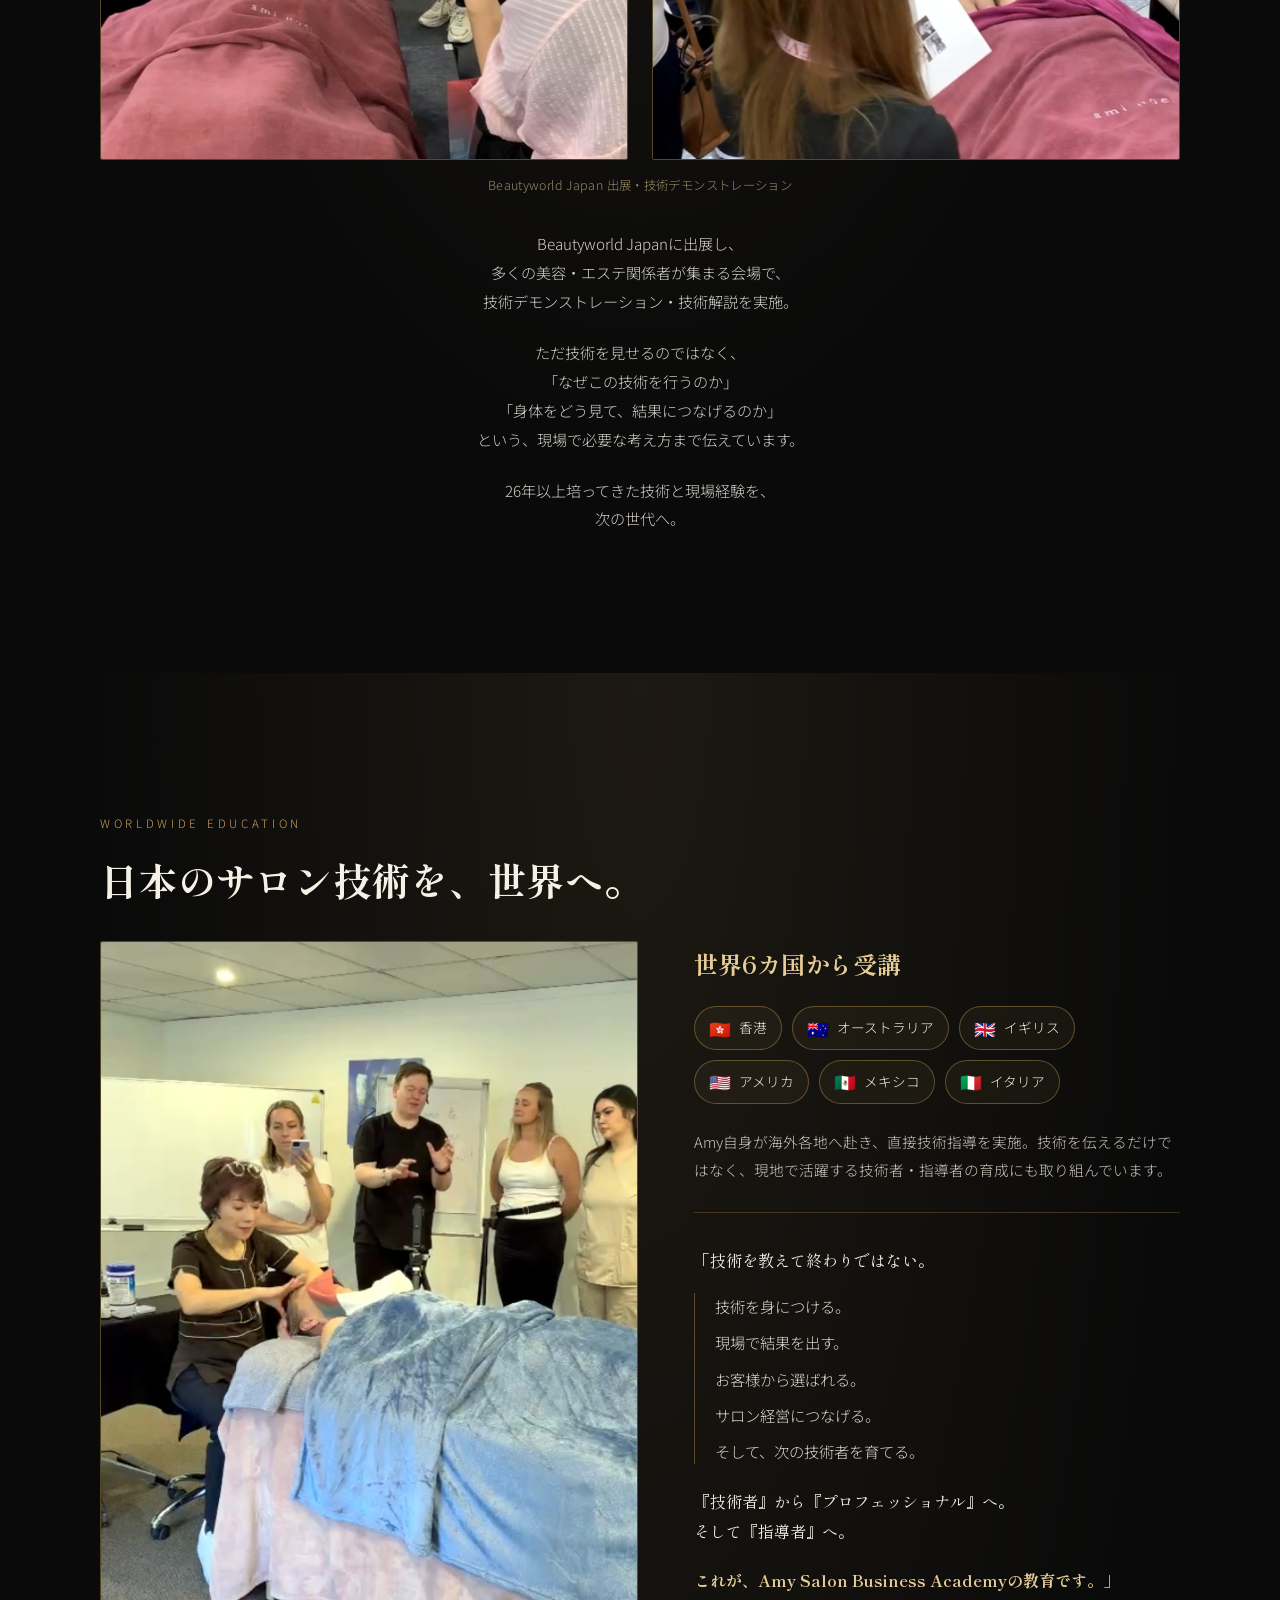
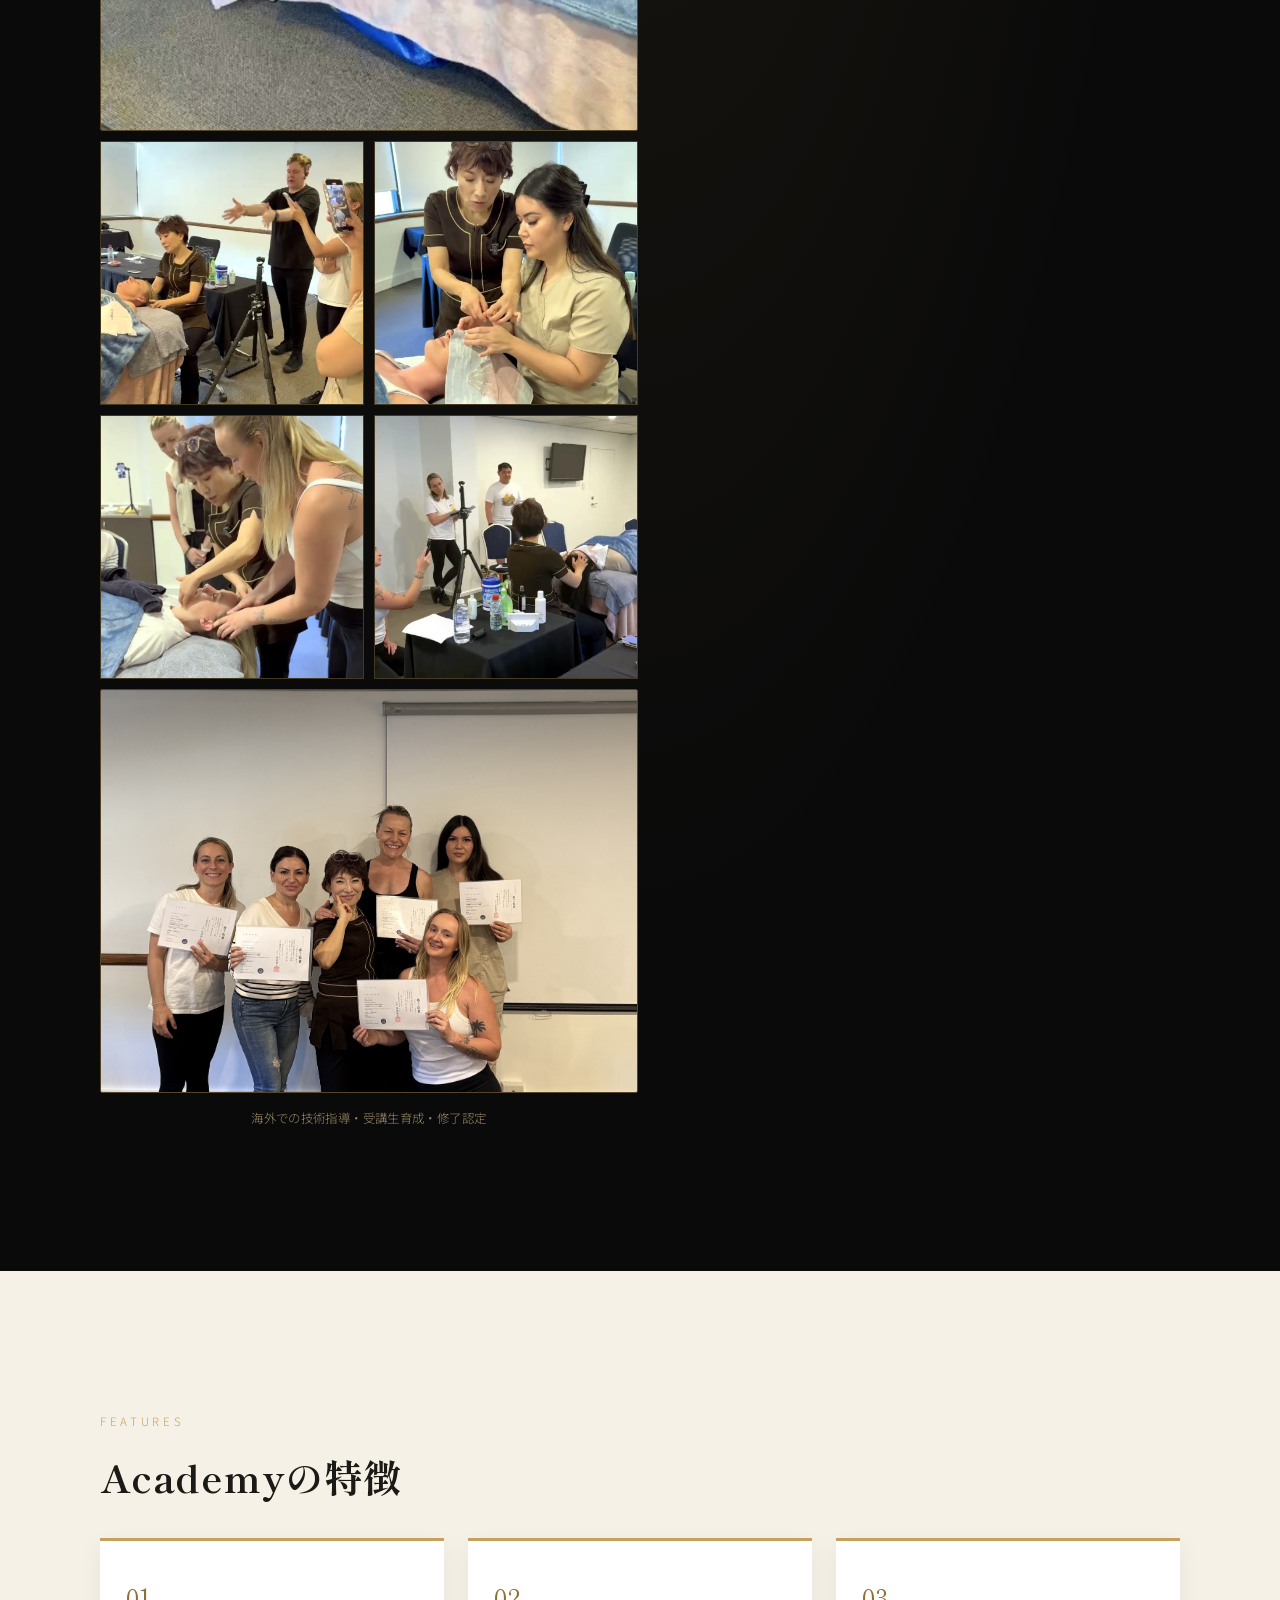
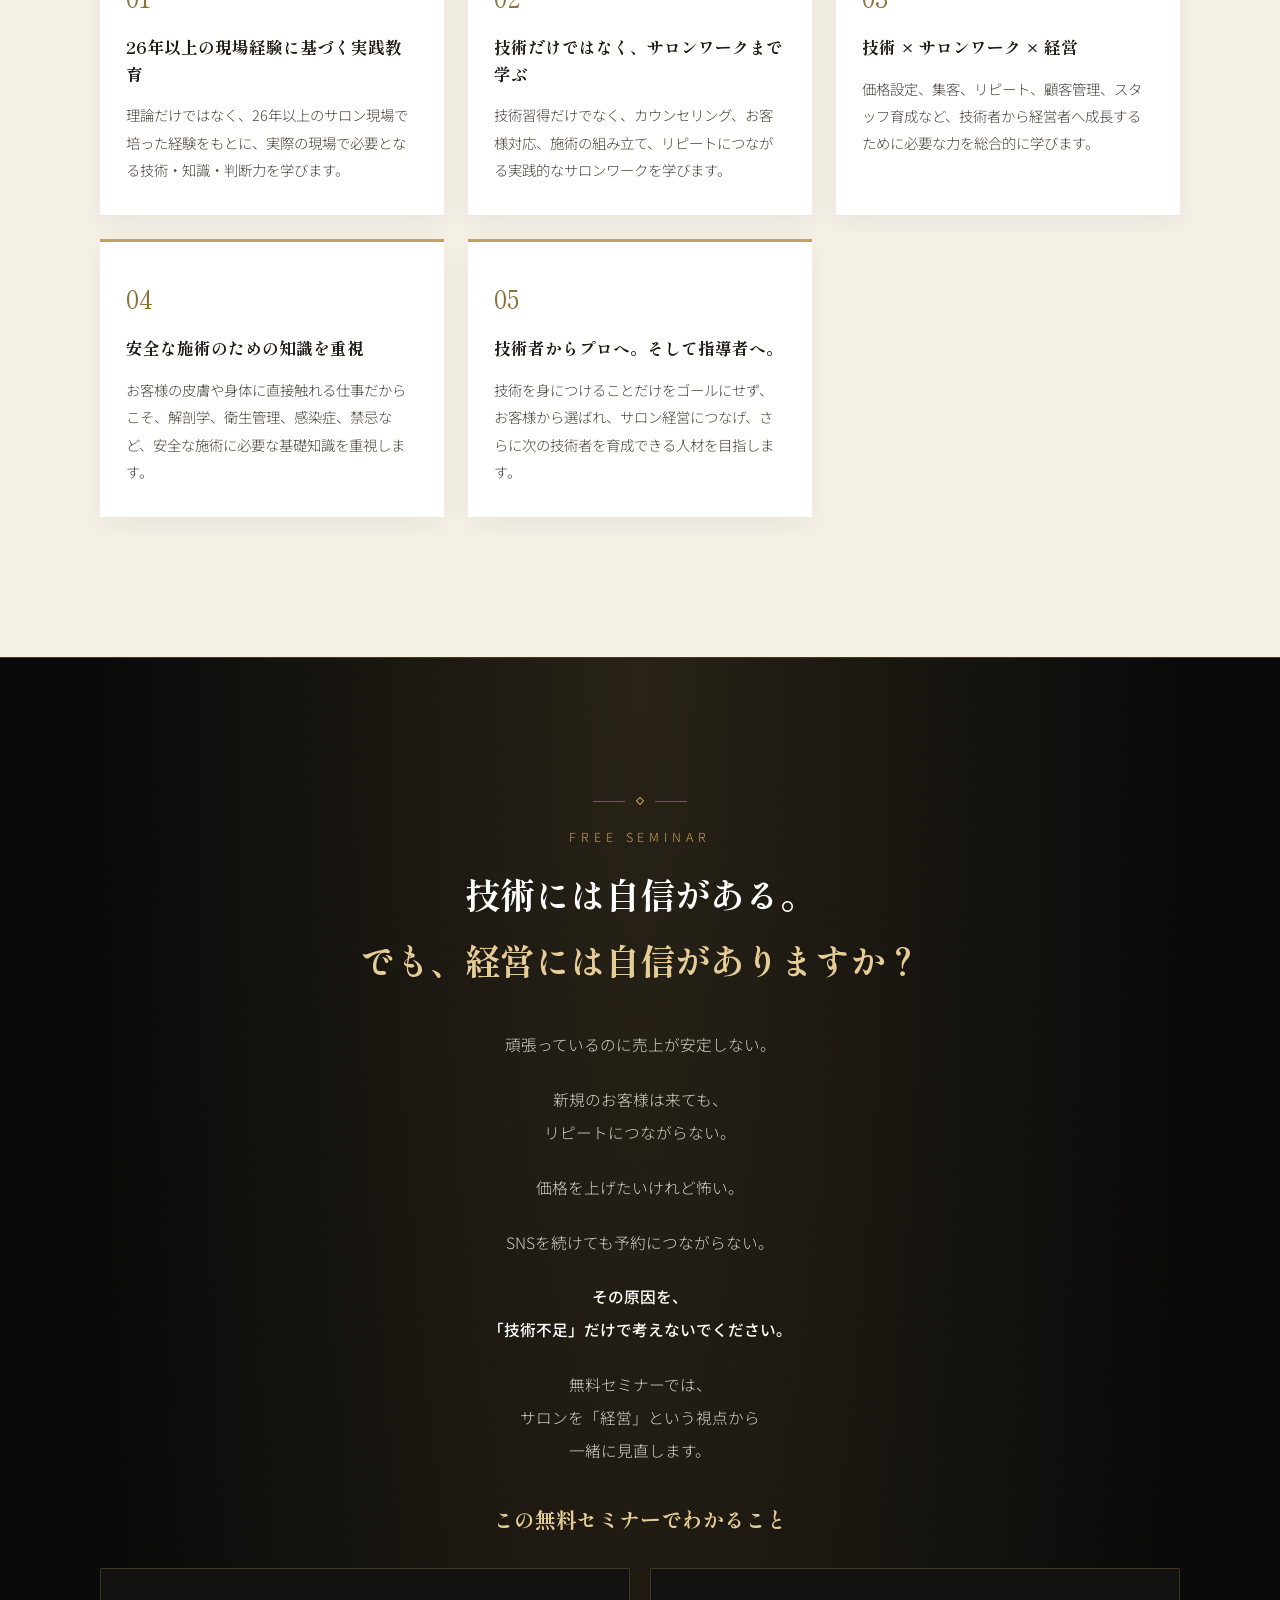
==== commit 5b3d84d9: "LINE相談メッセージをキーワード完全一致に変更 - LINE公式アカウントのキーワード応答が完全一致方式のため、   コピー・自動送信される文言を長文から「無料セミナー」の   キーワードのみに変更" ====
--- a/index.html
+++ b/index.html
@@ -78,7 +78,7 @@
           <div class="line-guide">
             <p class="line-guide__label">LINE登録後、下記の内容を送ってください</p>
             <div class="line-guide__box">
-              <strong>Amy Salon Business Academyについて相談希望です。</strong>
+              <strong>無料セミナー</strong>
             </div>
             <button type="button" class="btn-copy js-copy-line-message">相談内容をコピーする</button>
           </div>
@@ -601,7 +601,7 @@
       <div class="line-guide">
         <p class="line-guide__label">LINE登録後、下記の内容を送ってください</p>
         <div class="line-guide__box">
-          <strong>Amy Salon Business Academyについて相談希望です。</strong>
+          <strong>無料セミナー</strong>
         </div>
         <button type="button" class="btn-copy js-copy-line-message">相談内容をコピーする</button>
       </div>
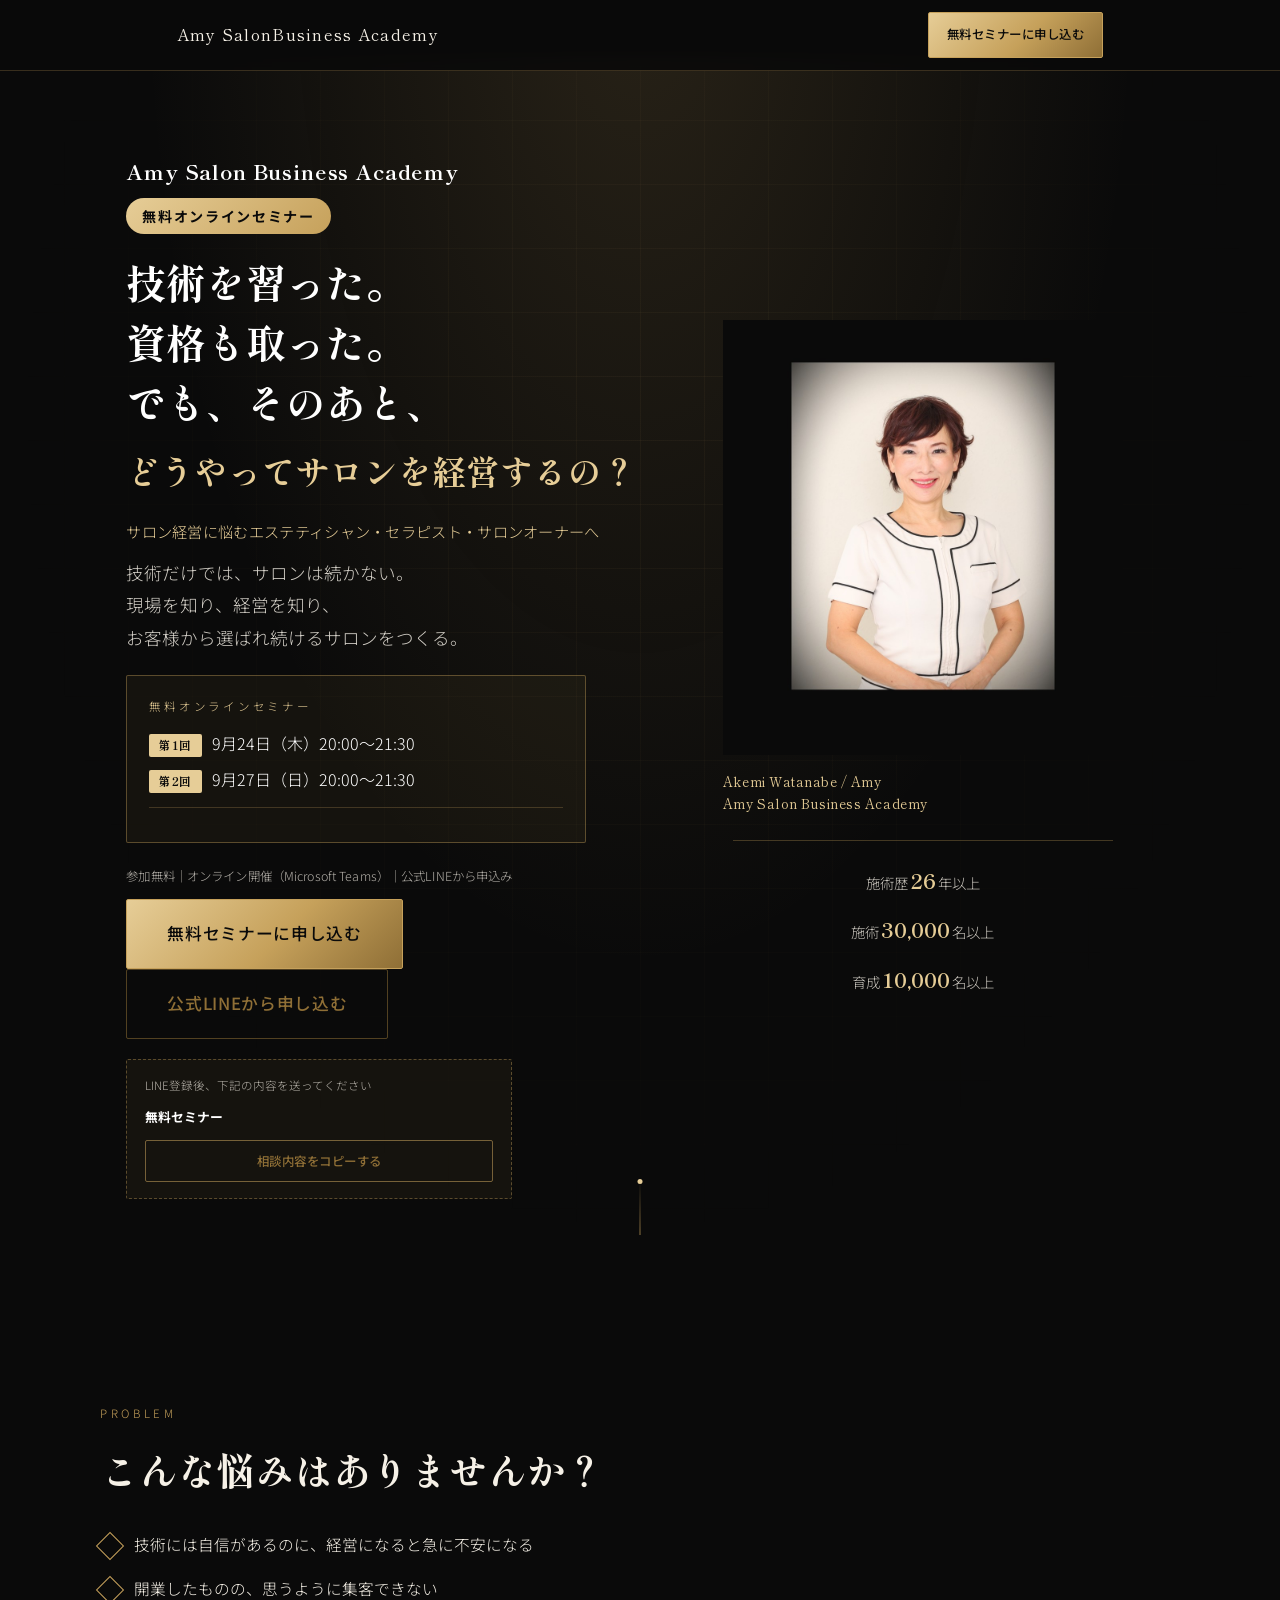
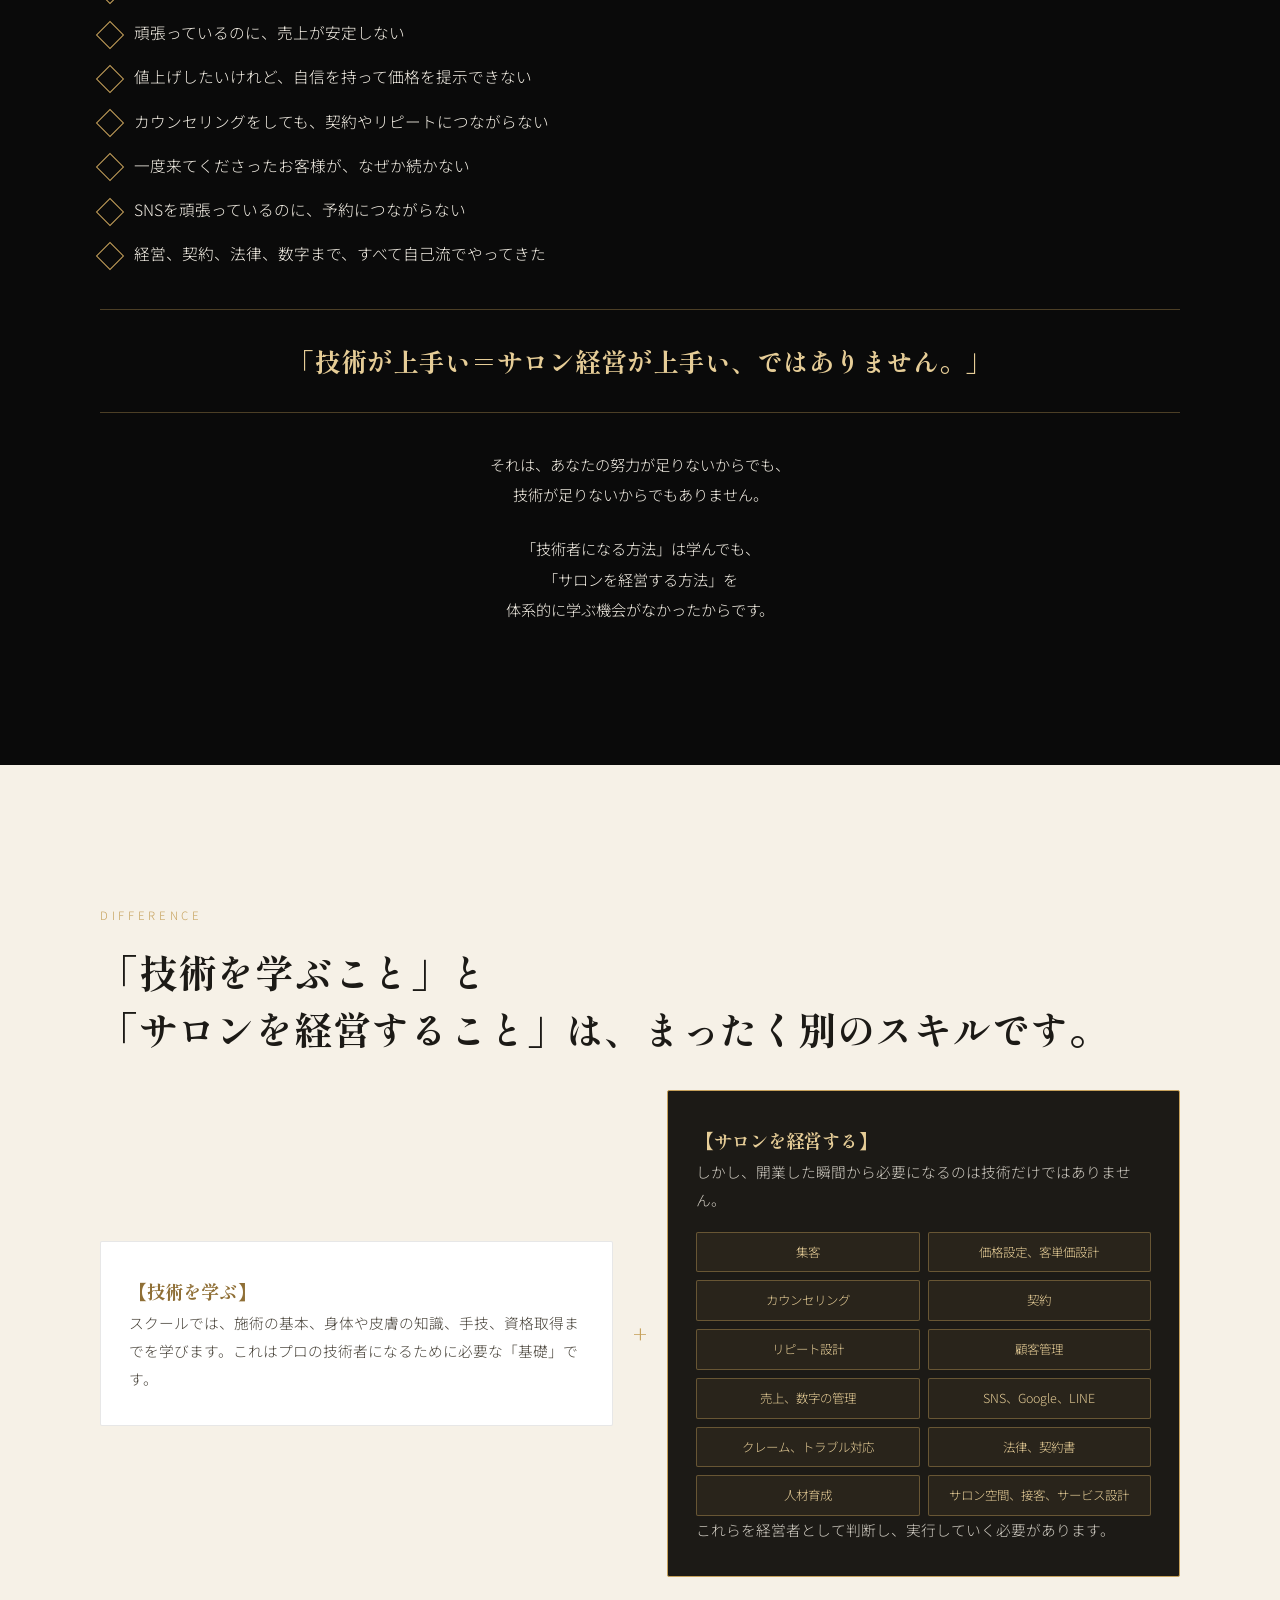
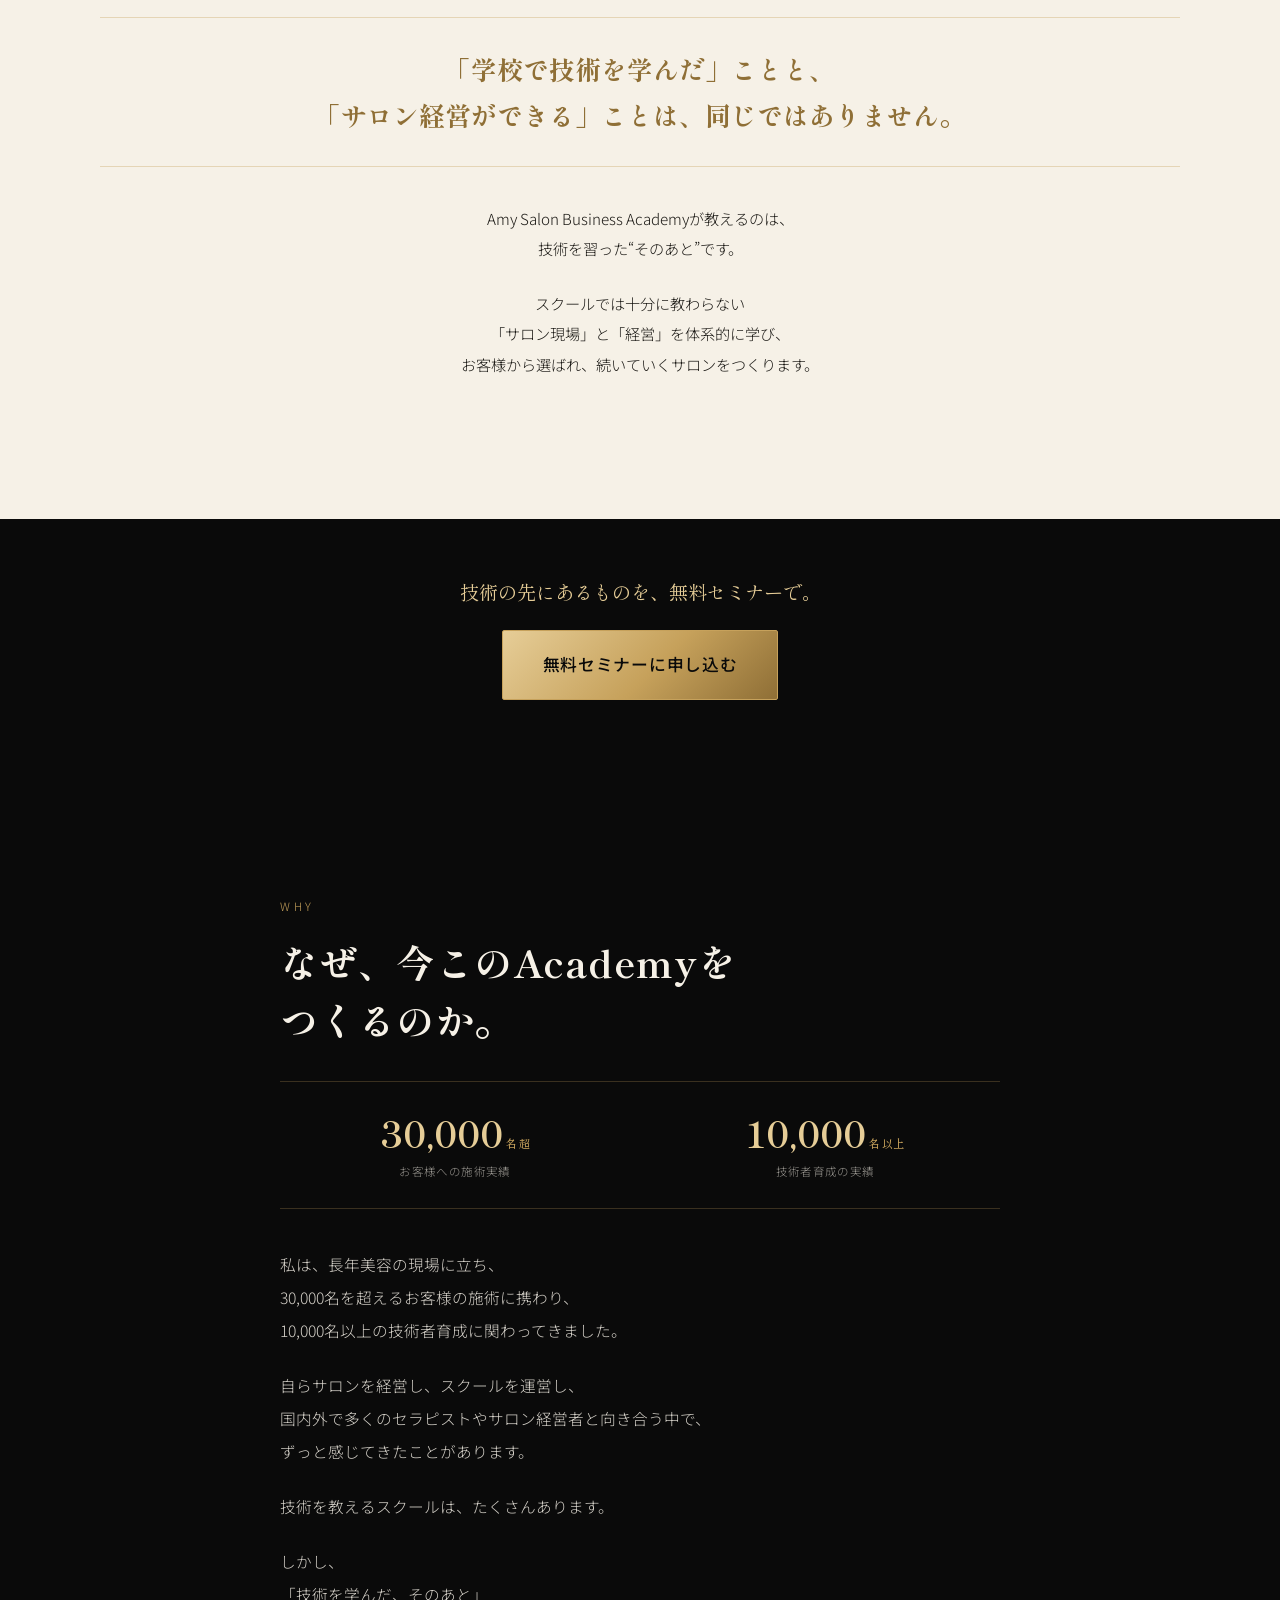
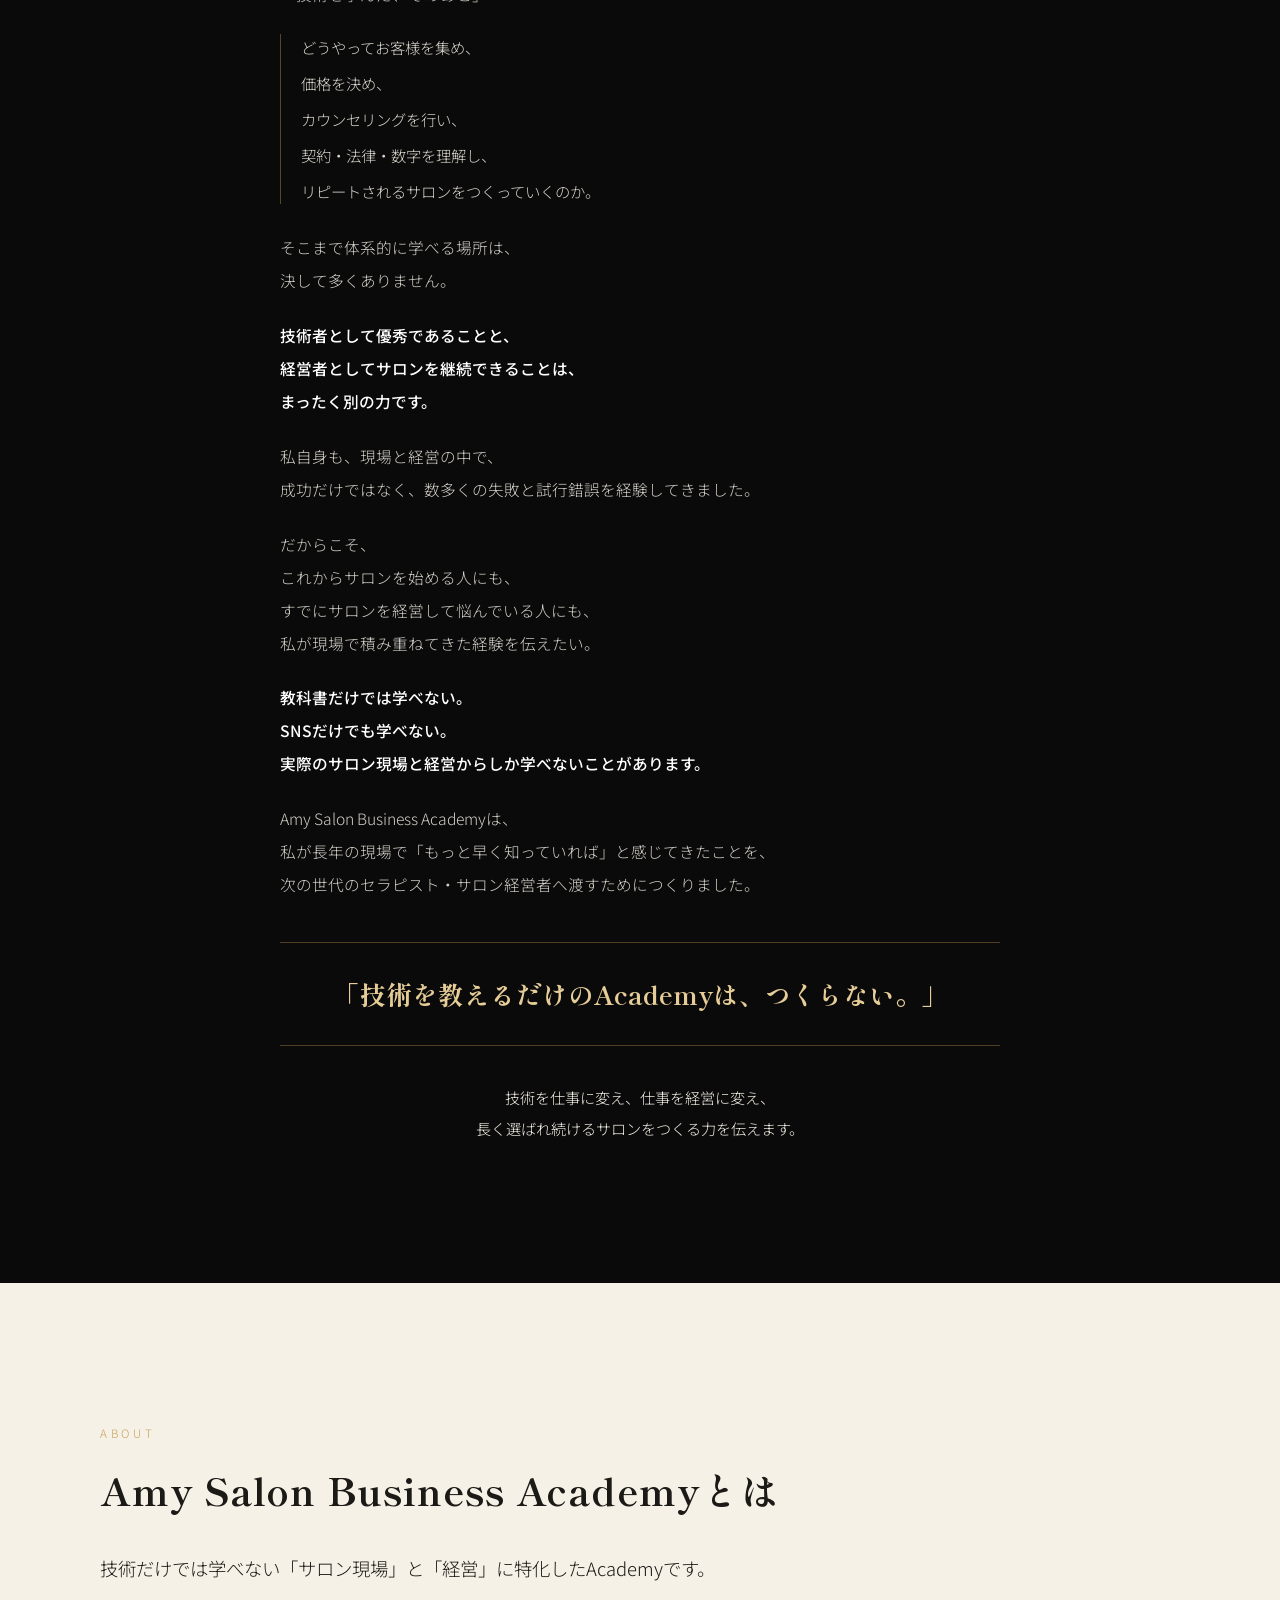
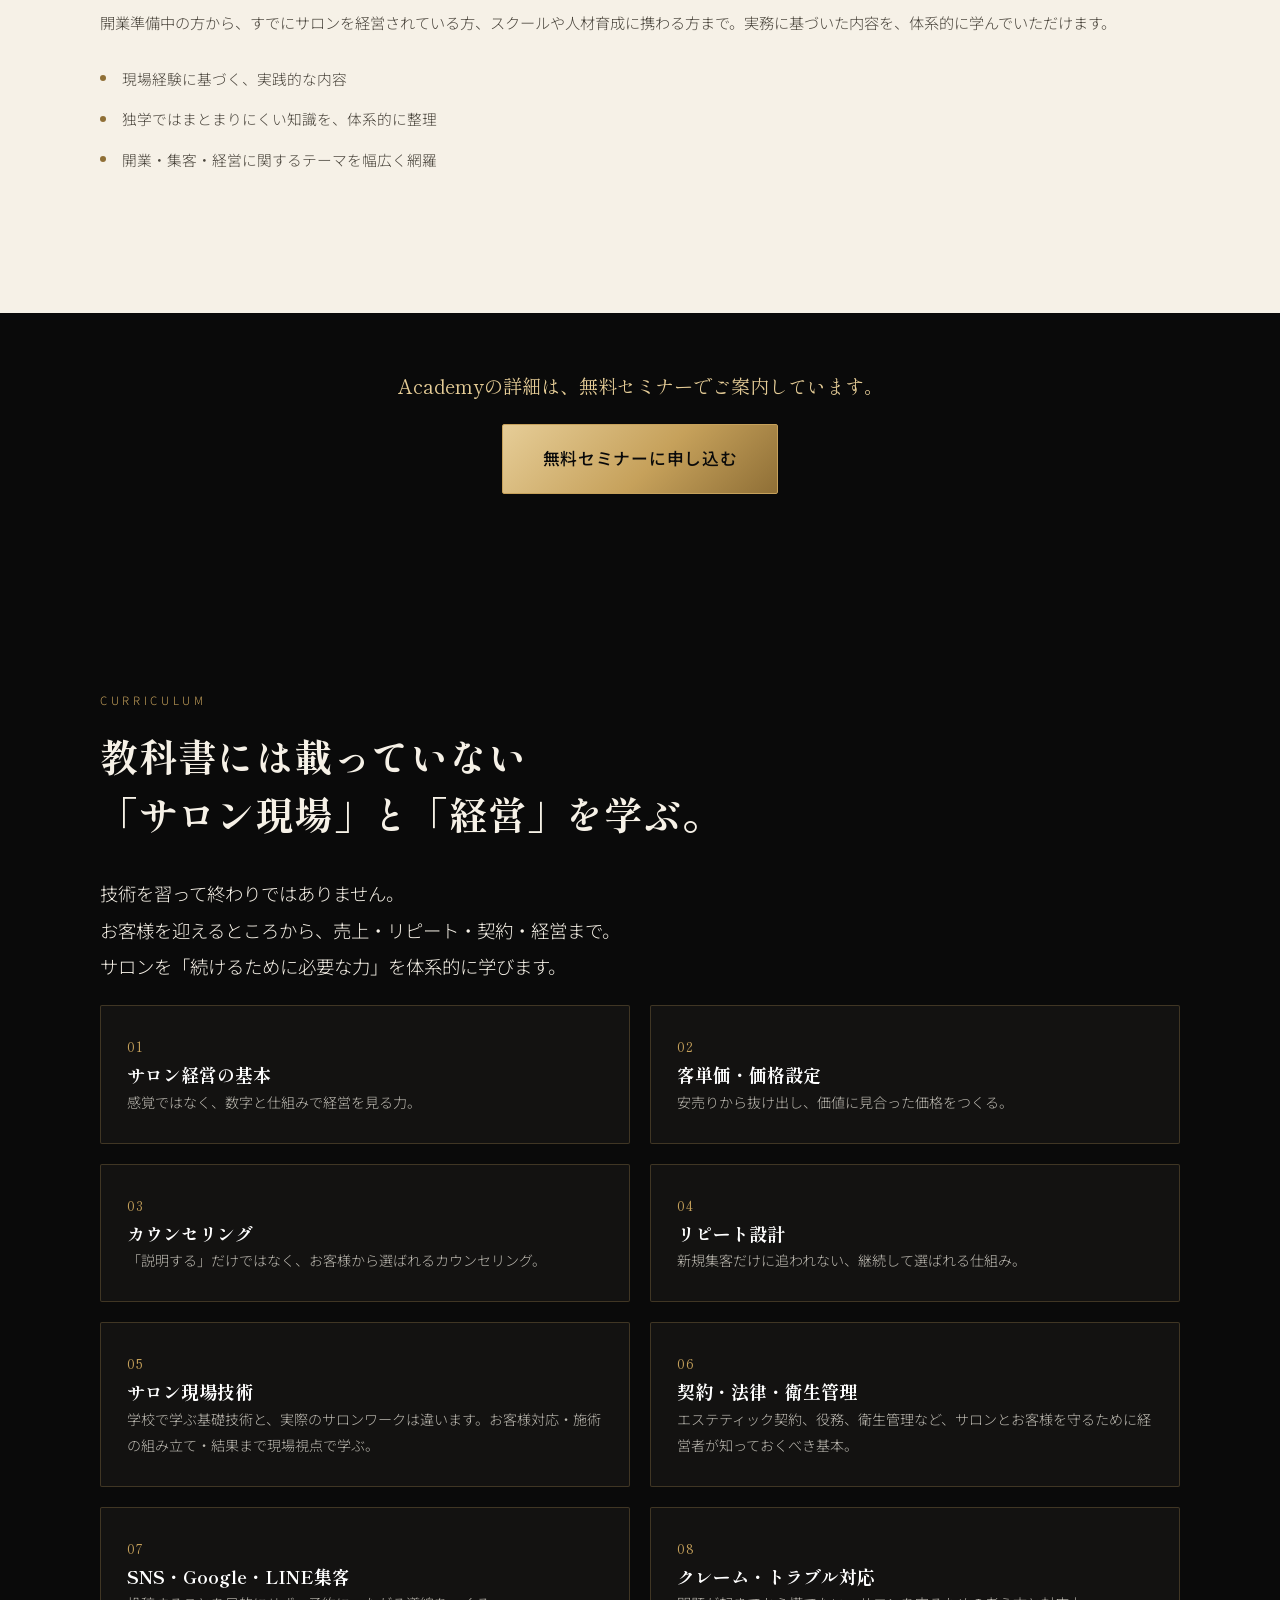
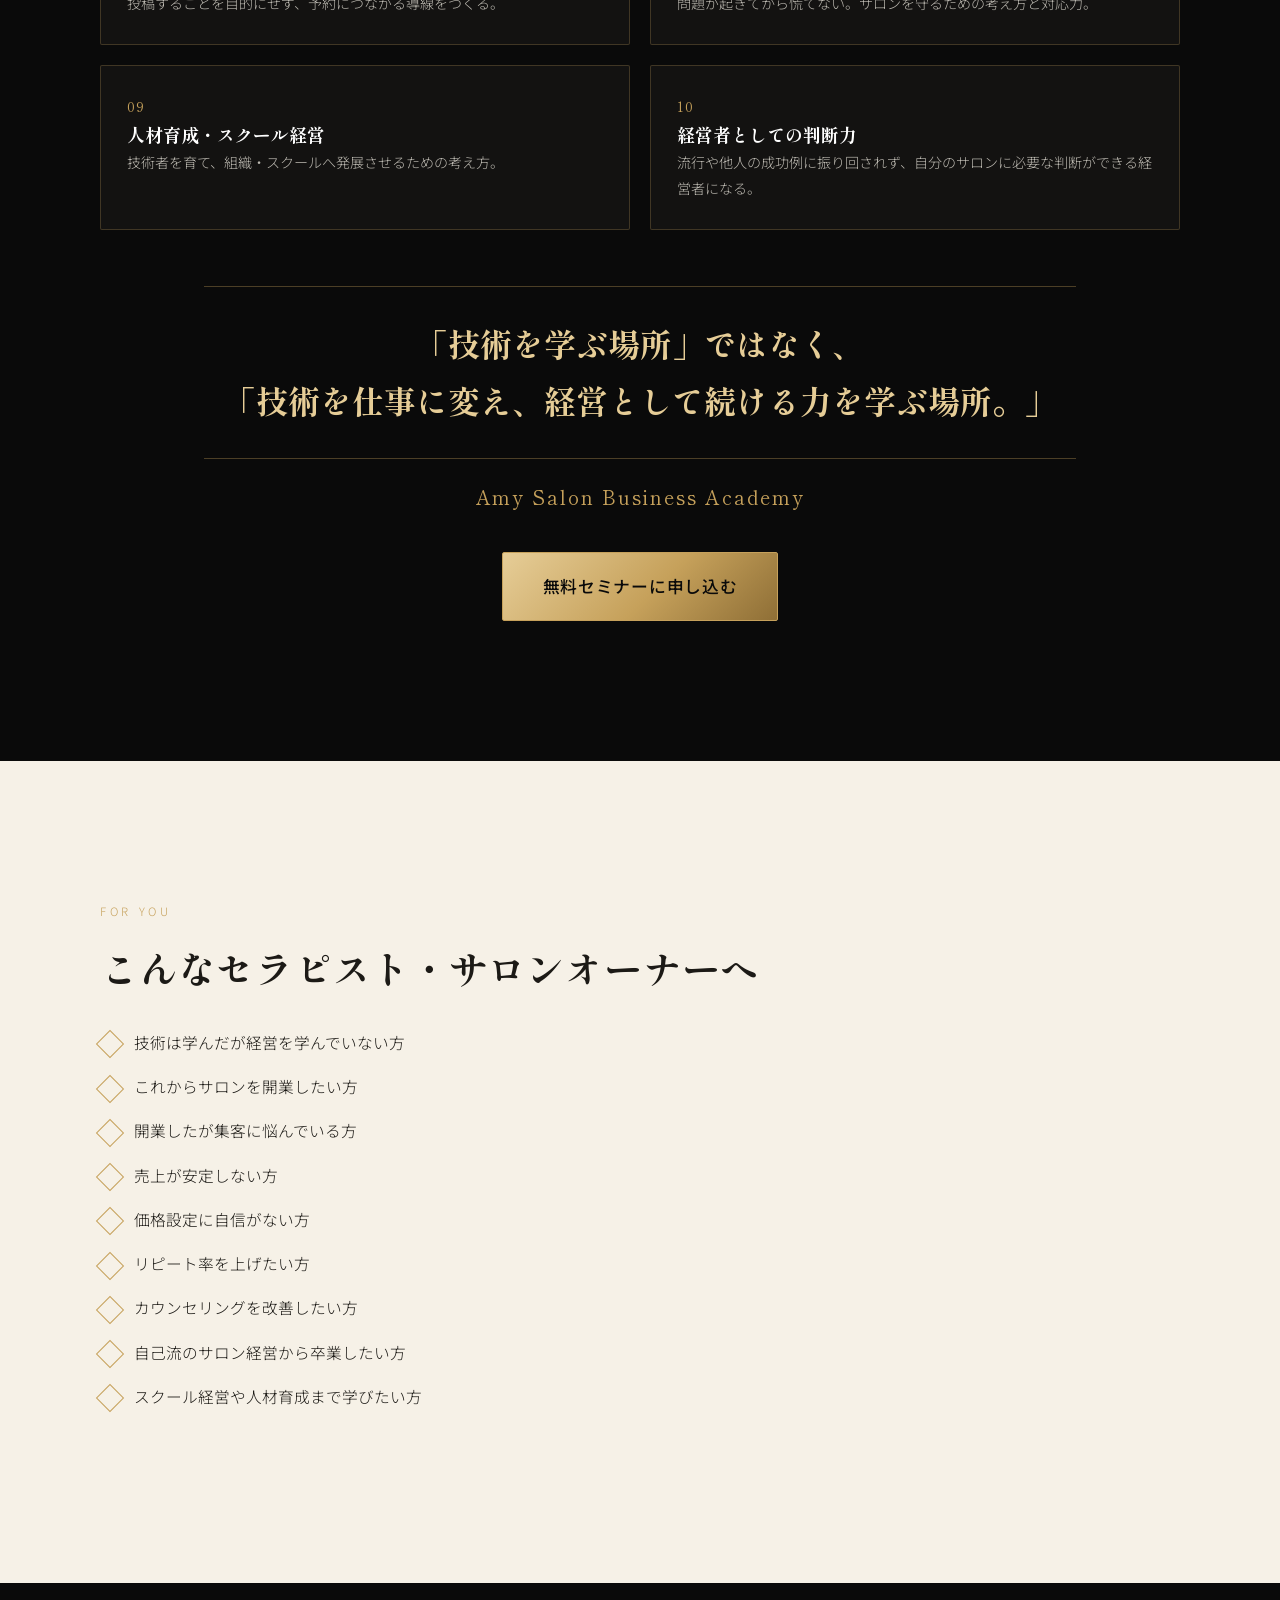
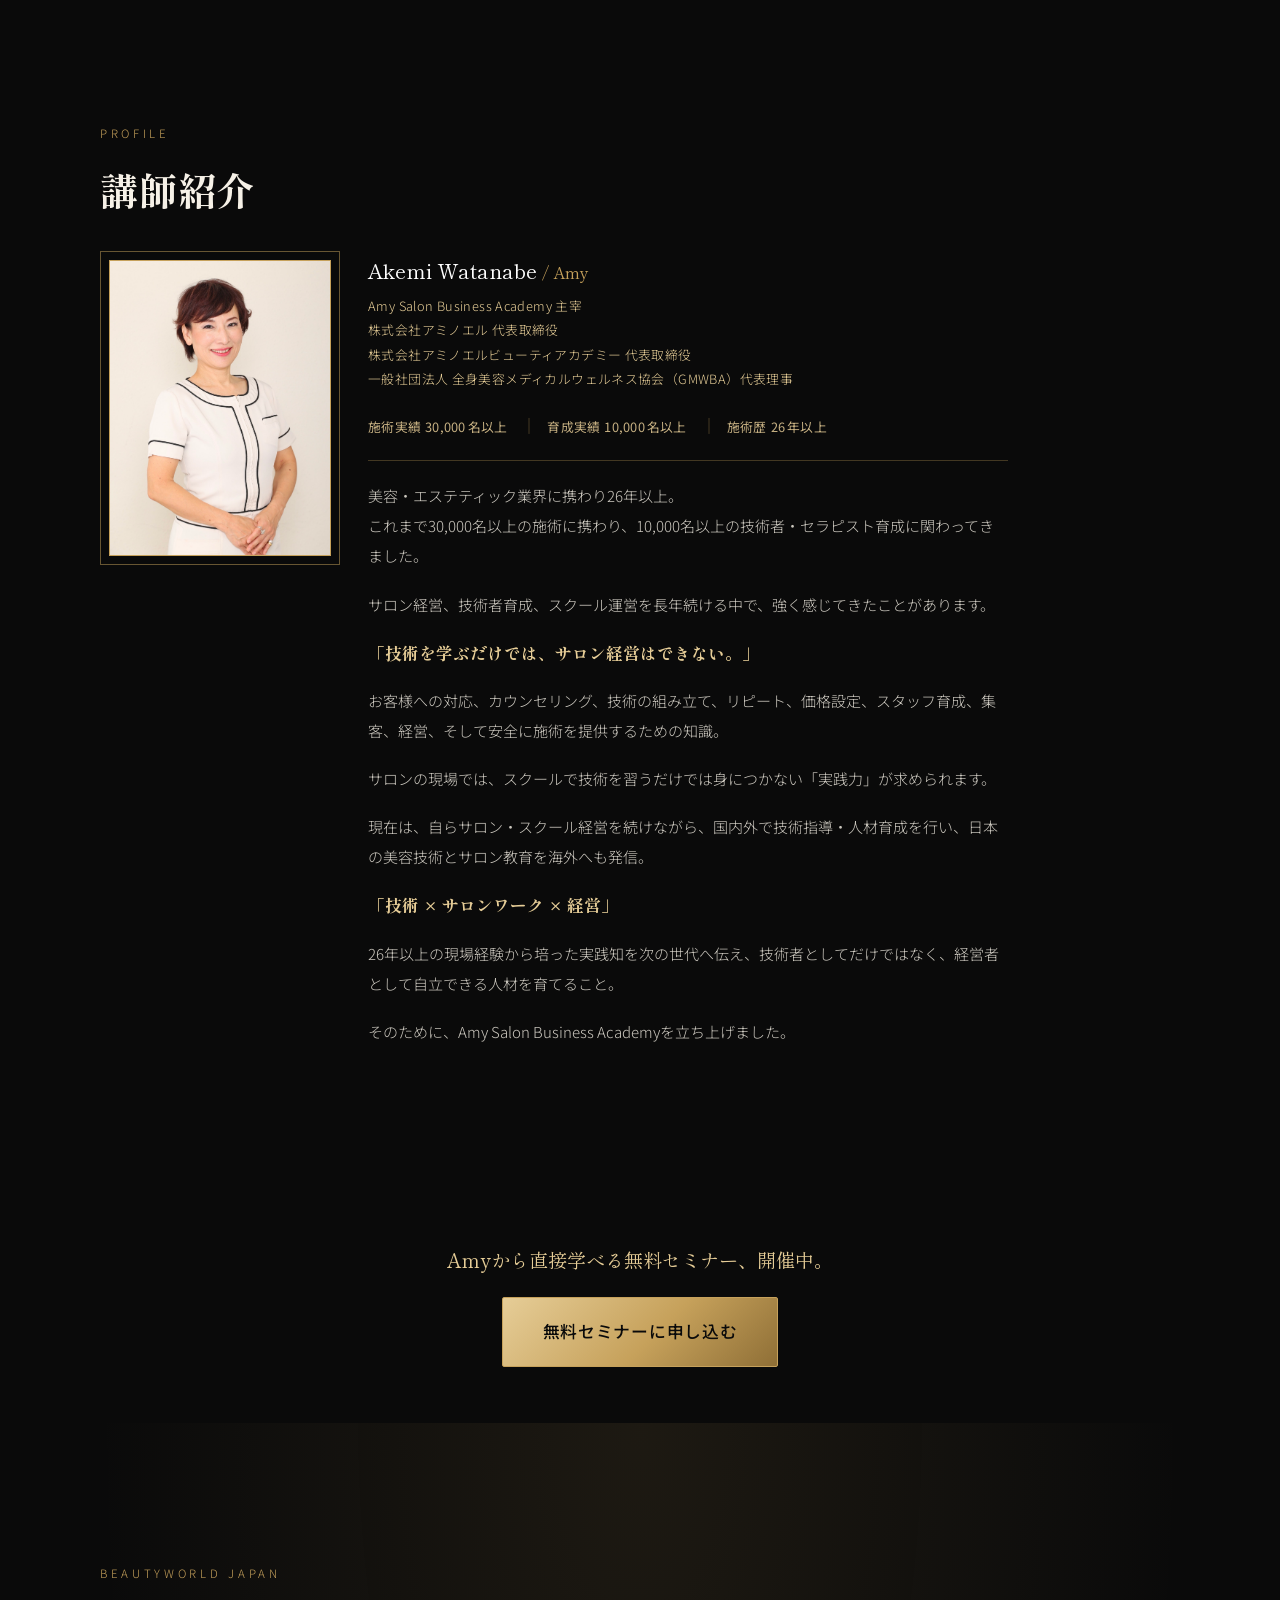
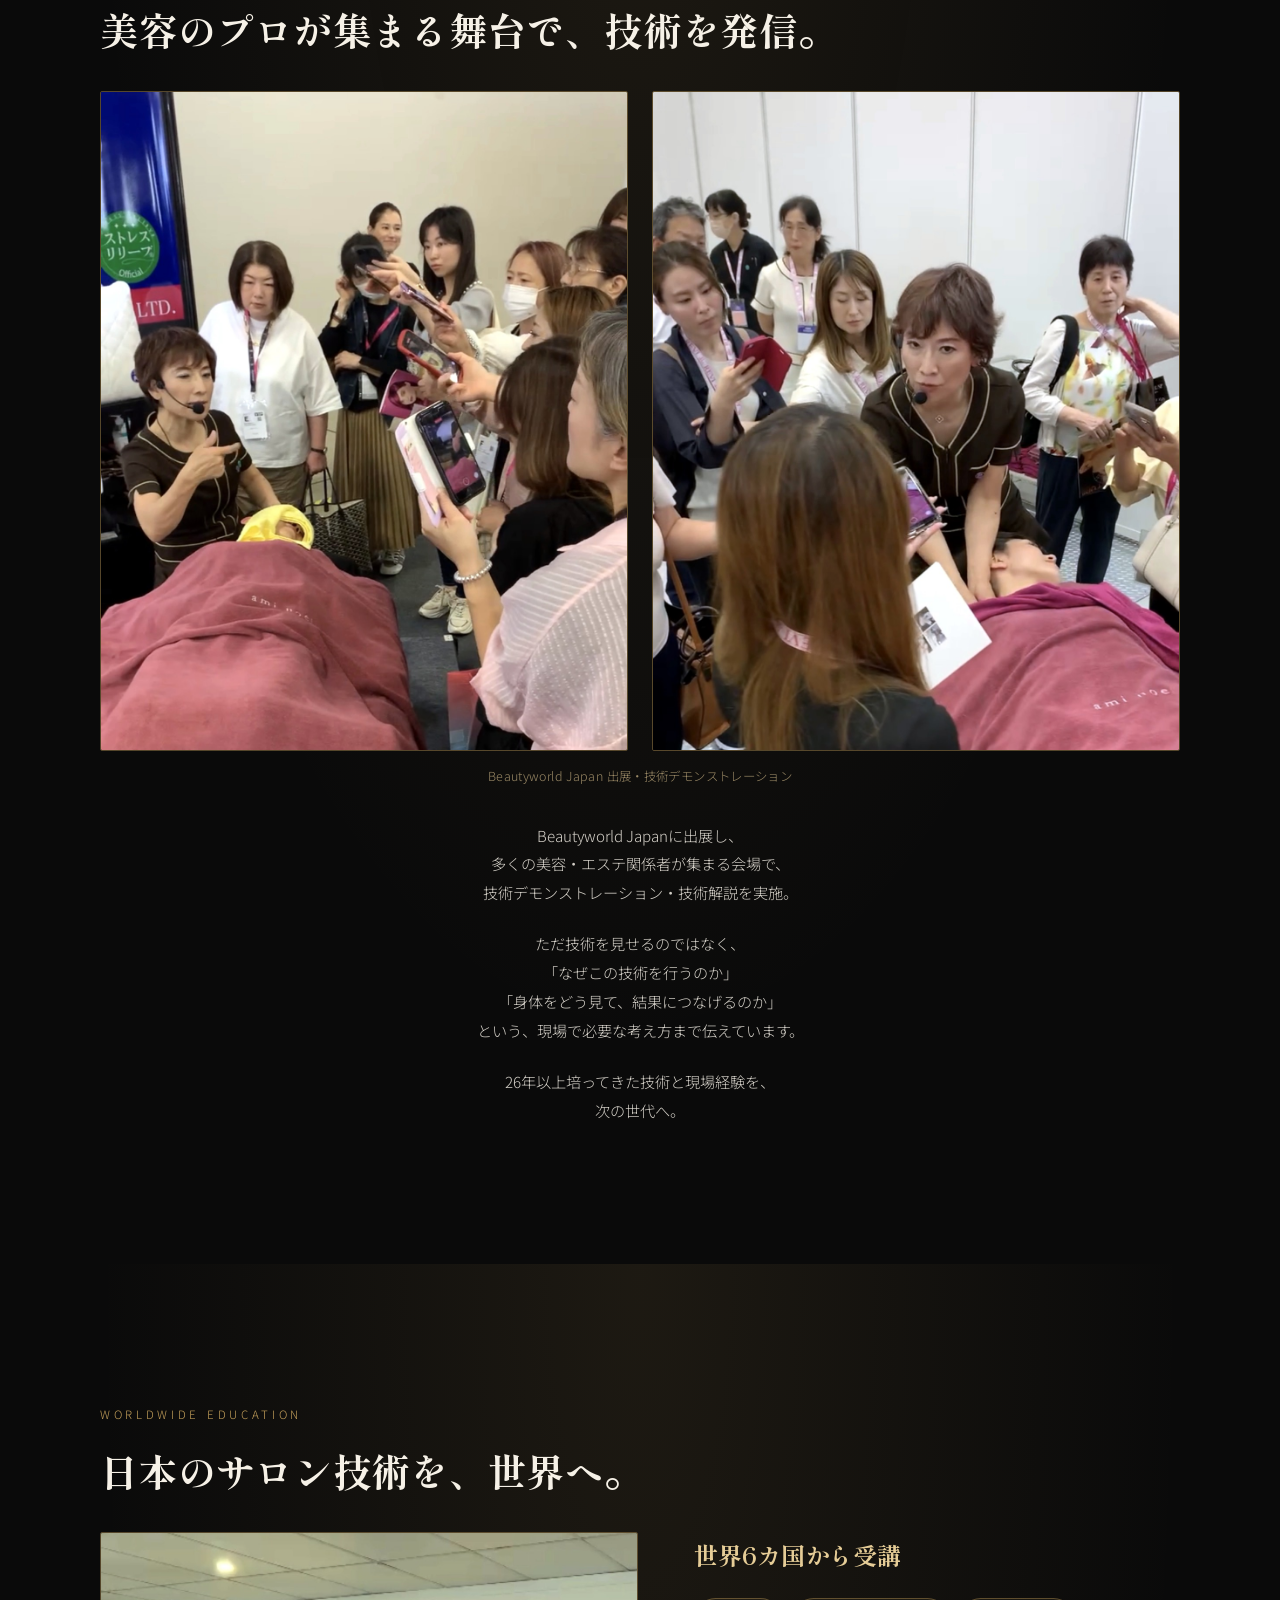
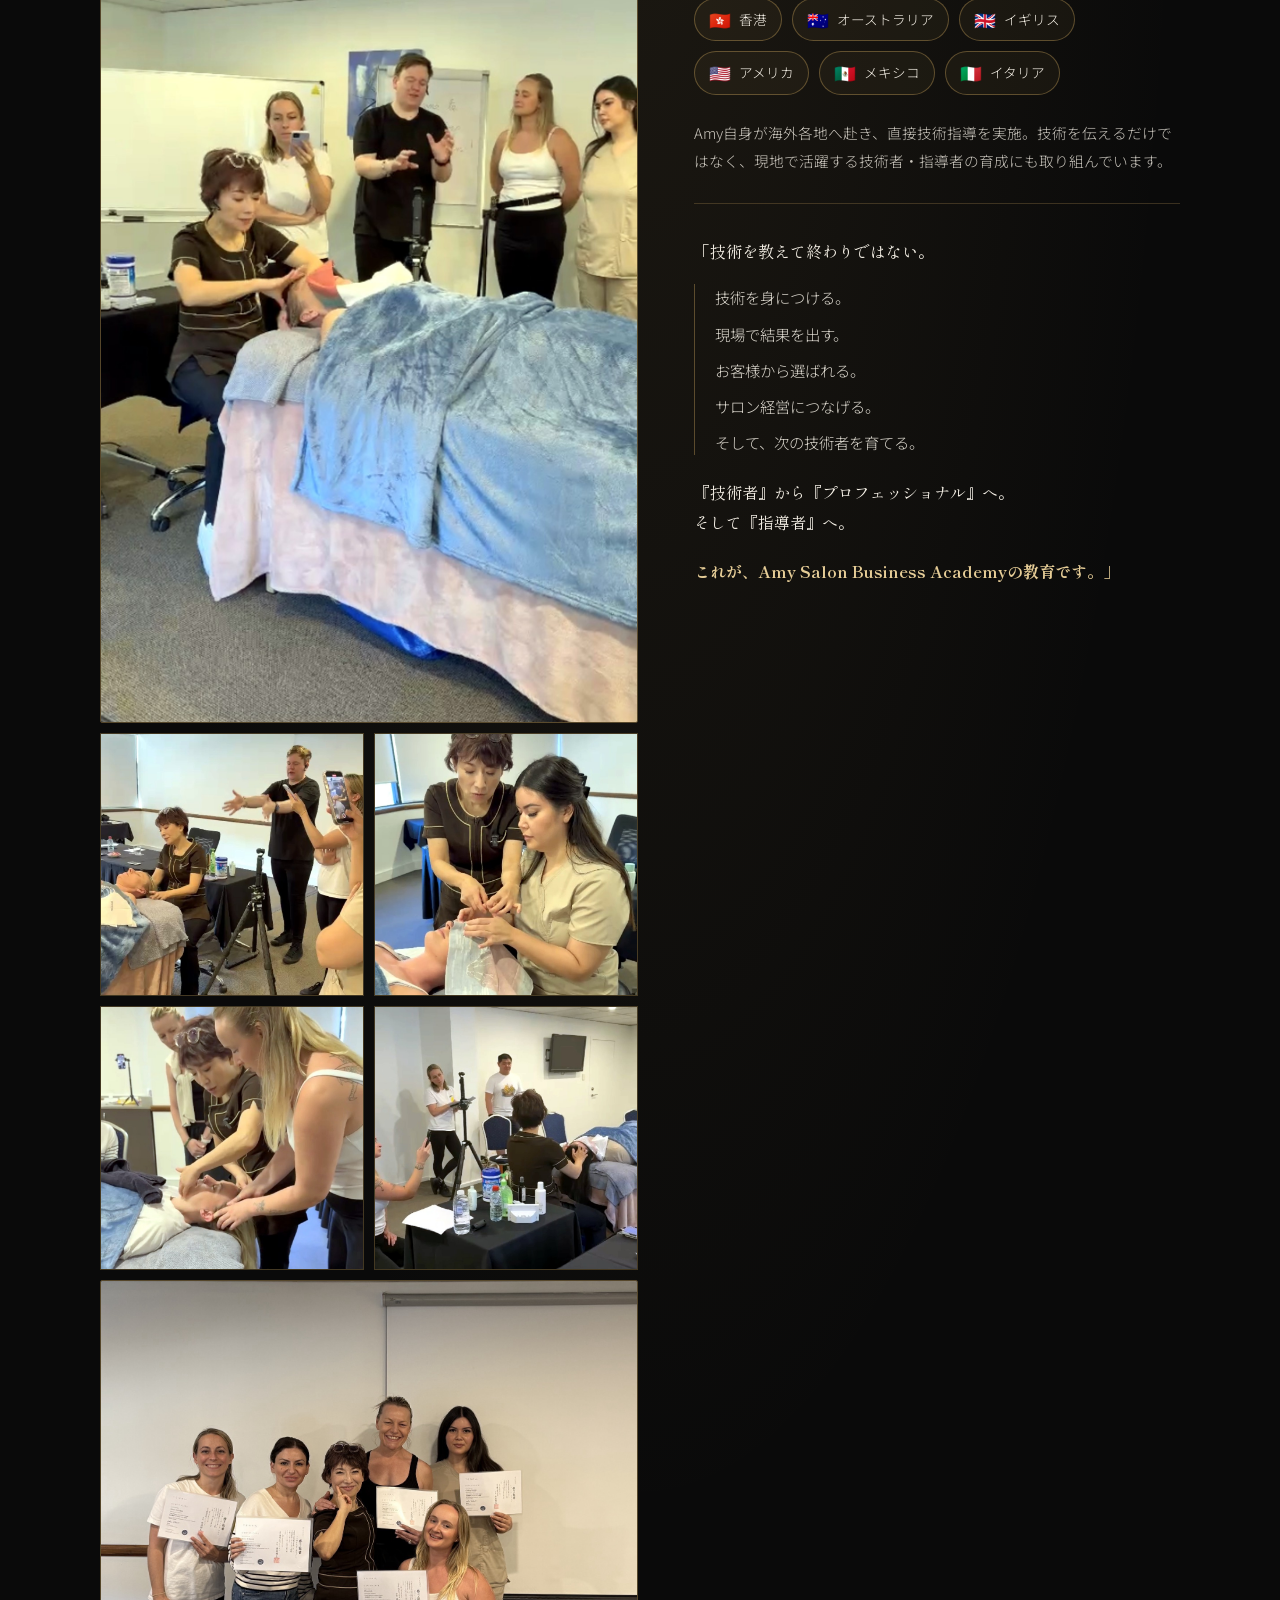
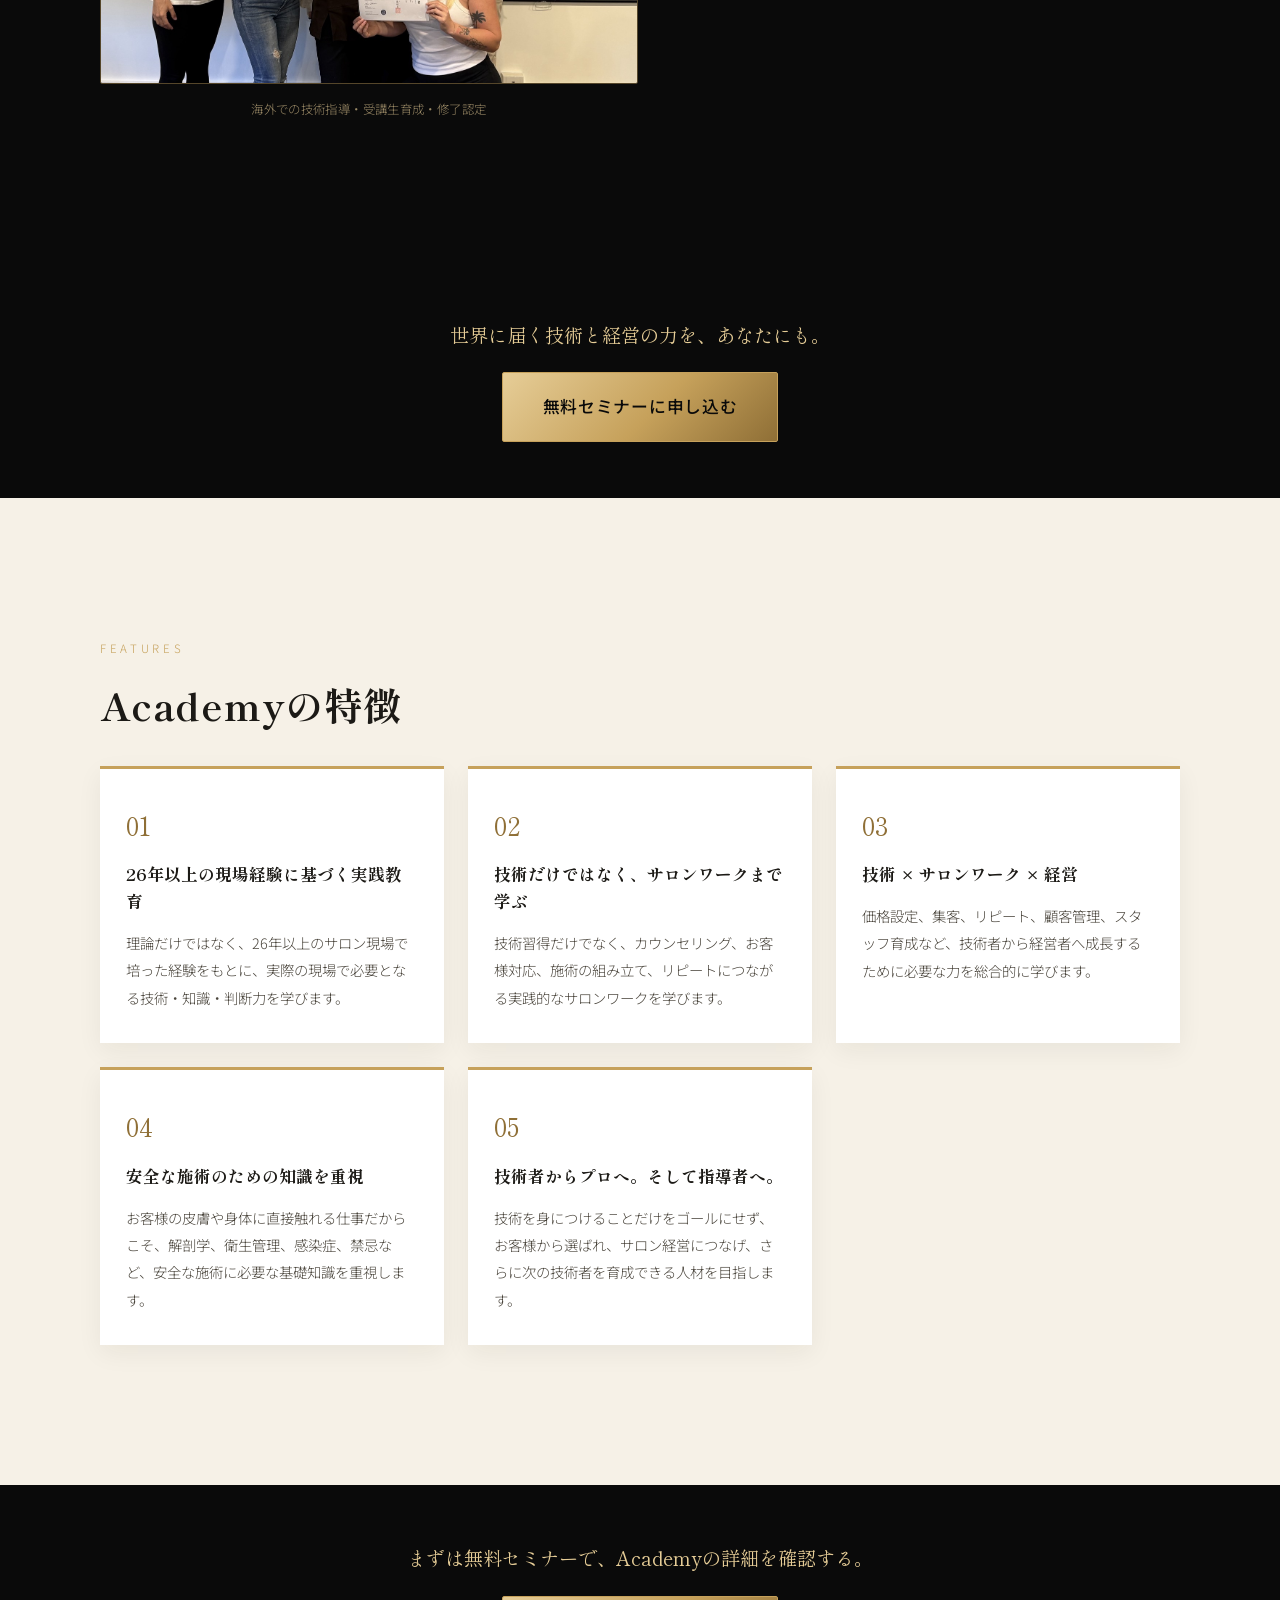
==== commit a010222c: "ファーストビュー刷新・公式LINE統一・中間CTA追加 - 公式LINEリンクをhttps://lin.ee/C0byPWOに統一 - ファーストビューにブランド+オファーの明示バッジを追加し、参加無" ====
--- a/index.html
+++ b/index.html
@@ -48,19 +48,22 @@
   <section class="hero" id="top" aria-label="ファーストビュー">
     <div class="hero__inner">
       <div class="hero__col hero__col--left">
-        <p class="eyebrow">スクールでは教わらない、サロン経営という科目</p>
+        <div class="hero__brand-badge">
+          <p class="hero__brand-badge-name">Amy Salon Business Academy</p>
+          <p class="hero__brand-badge-offer">無料オンラインセミナー</p>
+        </div>
         <h1 class="hero__title">
           技術を習った。<br>
           資格も取った。<br>
-          でも——
-          <span class="hero__title-accent">「そのあと、どうやって<br>サロンを経営するの？」</span>
+          でも、そのあと、<br>
+          <span class="hero__title-accent">どうやってサロンを経営するの？</span>
         </h1>
+        <p class="hero__target">サロン経営に悩むエステティシャン・セラピスト・サロンオーナーへ</p>
         <p class="hero__lead">
           技術だけでは、サロンは続かない。<br>
           現場を知り、経営を知り、<br>
           お客様から選ばれ続けるサロンをつくる。
         </p>
-        <p class="hero__brand">Amy Salon Business Academy</p>
 
         <div class="hero__event">
           <p class="hero__event-label">無料オンラインセミナー</p>
@@ -68,12 +71,12 @@
             <p class="hero__event-date"><span class="hero__event-round">第1回</span>9月24日（木）20:00〜21:30</p>
             <p class="hero__event-date"><span class="hero__event-round">第2回</span>9月27日（日）20:00〜21:30</p>
           </div>
-          <p class="hero__event-meta">参加費：無料<br>Microsoft Teamsによるオンライン開催</p>
         </div>
 
         <div class="hero__cta-group">
-          <a href="#" class="btn btn--gold btn--large js-cta">9/24・9/27 <br class="sp-only">無料セミナーに申し込む</a>
-          <p class="hero__cta-note">公式LINEから約1分でお申込み</p>
+          <p class="hero__cta-meta">参加無料｜オンライン開催（Microsoft Teams）｜公式LINEから申込み</p>
+          <a href="#" class="btn btn--gold btn--large js-cta">無料セミナーに申し込む</a>
+          <a href="#" class="btn btn--outline-gold btn--large js-cta">公式LINEから申し込む</a>
 
           <div class="line-guide">
             <p class="line-guide__label">LINE登録後、下記の内容を送ってください</p>
@@ -163,6 +166,14 @@
     </div>
   </section>
 
+  <!-- 中間CTA 1 -->
+  <section class="section section--dark section--compact" aria-label="無料セミナーのご案内">
+    <div class="section__inner mid-cta">
+      <p class="mid-cta__lead">技術の先にあるものを、無料セミナーで。</p>
+      <a href="#" class="btn btn--gold btn--large js-cta">無料セミナーに申し込む</a>
+    </div>
+  </section>
+
   <!-- 4. Academyを作った理由 -->
   <section class="section section--dark section--narrow" aria-labelledby="why-title">
     <div class="section__inner">
@@ -226,6 +237,14 @@
     </div>
   </section>
 
+  <!-- 中間CTA 2 -->
+  <section class="section section--dark section--compact" aria-label="無料セミナーのご案内">
+    <div class="section__inner mid-cta">
+      <p class="mid-cta__lead">Academyの詳細は、無料セミナーでご案内しています。</p>
+      <a href="#" class="btn btn--gold btn--large js-cta">無料セミナーに申し込む</a>
+    </div>
+  </section>
+
   <!-- 6. 学べる内容 -->
   <section class="section section--dark" aria-labelledby="curriculum-title">
     <div class="section__inner">
@@ -296,7 +315,7 @@
           「技術を仕事に変え、<br class="sp-only">経営として続ける力を<br class="sp-only">学ぶ場所。」
         </p>
         <p class="curriculum-closing__brand">Amy Salon Business Academy</p>
-        <a href="#" class="btn btn--gold btn--large js-cta">まずは無料セミナー・説明会へ</a>
+        <a href="#" class="btn btn--gold btn--large js-cta">無料セミナーに申し込む</a>
       </div>
     </div>
   </section>
@@ -305,15 +324,15 @@
   <section class="section section--ivory" aria-labelledby="target-title">
     <div class="section__inner">
       <p class="section__eyebrow">FOR YOU</p>
-      <h2 class="section__title" id="target-title">こんな方に<br class="sp-only">おすすめです</h2>
+      <h2 class="section__title" id="target-title">こんなセラピスト・<br class="sp-only">サロンオーナーへ</h2>
       <ul class="check-list check-list--dark">
+        <li>技術は学んだが経営を学んでいない方</li>
         <li>これからサロンを開業したい方</li>
         <li>開業したが集客に悩んでいる方</li>
         <li>売上が安定しない方</li>
         <li>価格設定に自信がない方</li>
         <li>リピート率を上げたい方</li>
         <li>カウンセリングを改善したい方</li>
-        <li>技術は学んだが経営を学んでいない方</li>
         <li>自己流のサロン経営から卒業したい方</li>
         <li>スクール経営や人材育成まで学びたい方</li>
       </ul>
@@ -359,6 +378,14 @@
     </div>
   </section>
 
+  <!-- 中間CTA 3 -->
+  <section class="section section--dark section--compact" aria-label="無料セミナーのご案内">
+    <div class="section__inner mid-cta">
+      <p class="mid-cta__lead">Amyから直接学べる無料セミナー、開催中。</p>
+      <a href="#" class="btn btn--gold btn--large js-cta">無料セミナーに申し込む</a>
+    </div>
+  </section>
+
   <!-- 8.3 BEAUTYWORLD JAPAN実績 -->
   <section class="section section--dark section--beautyworld" aria-labelledby="beautyworld-title">
     <div class="section__inner">
@@ -430,6 +457,14 @@
     </div>
   </section>
 
+  <!-- 中間CTA 4 -->
+  <section class="section section--dark section--compact" aria-label="無料セミナーのご案内">
+    <div class="section__inner mid-cta">
+      <p class="mid-cta__lead">世界に届く技術と経営の力を、あなたにも。</p>
+      <a href="#" class="btn btn--gold btn--large js-cta">無料セミナーに申し込む</a>
+    </div>
+  </section>
+
   <!-- 9. Academyの特徴 -->
   <section class="section section--ivory" aria-labelledby="feature-title">
     <div class="section__inner">
@@ -462,6 +497,14 @@
           <p class="feature-card__text">技術を身につけることだけをゴールにせず、お客様から選ばれ、サロン経営につなげ、さらに次の技術者を育成できる人材を目指します。</p>
         </div>
       </div>
+    </div>
+  </section>
+
+  <!-- 中間CTA 5 -->
+  <section class="section section--dark section--compact" aria-label="無料セミナーのご案内">
+    <div class="section__inner mid-cta">
+      <p class="mid-cta__lead">まずは無料セミナーで、Academyの詳細を確認する。</p>
+      <a href="#" class="btn btn--gold btn--large js-cta">無料セミナーに申し込む</a>
     </div>
   </section>
 
@@ -546,7 +589,7 @@
       </div>
 
       <div class="seminar-cta">
-        <a href="#" class="btn btn--gold btn--large js-cta">無料オンラインセミナーに<br class="sp-only">申し込む</a>
+        <a href="#" class="btn btn--gold btn--large js-cta">無料セミナーに申し込む</a>
         <p class="seminar-cta__lead">「今のサロン経営を変えたい」と思った今が、<br>見直すタイミングです。</p>
         <ul class="seminar-final-stats">
           <li>施術30,000名以上</li>
@@ -574,7 +617,7 @@
         </details>
         <details class="faq-item">
           <summary class="faq-item__q">オンラインでの参加は可能ですか？</summary>
-          <p class="faq-item__a">開催形式については、無料セミナー・説明会にてご案内しています。詳細はお申し込み後にご連絡いたします。</p>
+          <p class="faq-item__a">はい。無料セミナーは、オンライン（Microsoft Teams）で開催しています。参加用のURLは、お申し込み後にご案内いたします。</p>
         </details>
         <details class="faq-item">
           <summary class="faq-item__q">無料セミナー・説明会の参加費用はかかりますか？</summary>
@@ -596,7 +639,8 @@
         一人で抱えてきたサロン経営の悩みを、次の一歩に変えていきませんか。<br>
         まずは無料セミナー・説明会で、Amy Salon Business Academyの内容をご確認ください。
       </p>
-      <a href="#" class="btn btn--gold btn--large js-cta">無料セミナー・説明会に参加する</a>
+      <a href="#" class="btn btn--gold btn--large js-cta">無料セミナーに申し込む</a>
+      <a href="#" class="btn btn--outline-gold btn--large js-cta">公式LINEから申し込む</a>
 
       <div class="line-guide">
         <p class="line-guide__label">LINE登録後、下記の内容を送ってください</p>
--- a/css/style.css
+++ b/css/style.css
@@ -104,6 +104,18 @@
   box-shadow: 0 10px 24px rgba(198, 161, 91, 0.35);
 }
 
+.btn--outline-gold {
+  background: transparent;
+  color: var(--color-gold-deep);
+  border-color: rgba(143, 111, 54, 0.55);
+}
+.btn--outline-gold:hover,
+.btn--outline-gold:focus-visible {
+  background: rgba(198, 161, 91, 0.08);
+  transform: none;
+  box-shadow: none;
+}
+
 .btn--large {
   padding: 18px 40px;
   font-size: clamp(0.95rem, 1.6vw, 1.05rem);
@@ -175,6 +187,27 @@
 
 .section--narrow .section__inner { max-width: 720px; }
 
+.section--compact {
+  padding-top: calc(var(--section-pad-y) * 0.4);
+  padding-bottom: calc(var(--section-pad-y) * 0.4);
+}
+
+.mid-cta {
+  display: flex;
+  flex-direction: column;
+  align-items: center;
+  text-align: center;
+  gap: 20px;
+}
+
+.mid-cta__lead {
+  font-family: var(--font-serif);
+  font-size: clamp(1rem, 3.2vw, 1.2rem);
+  line-height: 1.8;
+  color: var(--color-gold-light);
+  margin: 0;
+}
+
 .section__eyebrow {
   font-family: var(--font-sans);
   font-size: 0.72rem;
@@ -253,7 +286,7 @@
   align-items: center;
   justify-content: center;
   text-align: center;
-  padding: 120px var(--section-pad-x) 80px;
+  padding: 96px var(--section-pad-x) 64px;
   background:
     radial-gradient(ellipse at 50% -10%, rgba(198, 161, 91, 0.16), transparent 55%),
     linear-gradient(180deg, #0a0a0a 0%, #0a0a0a 100%);
@@ -285,46 +318,72 @@
   display: contents;
 }
 
-.eyebrow,
+.hero__brand-badge,
 .hero__title,
+.hero__target,
 .hero__lead,
 .hero__brand {
   order: 1;
 }
-.hero__media { order: 2; }
-.hero__achievements { order: 3; }
 .hero__event { order: 4; }
 .hero__cta-group { order: 5; }
-
-.eyebrow {
-  font-size: 0.72rem;
-  letter-spacing: 0.28em;
-  color: var(--color-gold-light);
-  margin: 0 0 28px;
-  text-transform: uppercase;
+.hero__media { order: 6; }
+.hero__achievements { order: 7; }
+
+.hero__brand-badge {
+  margin: 0 0 18px;
+}
+
+.hero__brand-badge-name {
+  font-family: var(--font-serif);
+  font-weight: 700;
+  font-size: clamp(1rem, 3.6vw, 1.3rem);
+  letter-spacing: 0.04em;
+  color: var(--color-white);
+  margin: 0 0 6px;
+}
+
+.hero__brand-badge-offer {
+  display: inline-block;
+  font-size: clamp(0.78rem, 2.6vw, 0.88rem);
+  font-weight: 700;
+  letter-spacing: 0.12em;
+  color: var(--color-black);
+  background: linear-gradient(135deg, var(--color-gold-light) 0%, var(--color-gold) 100%);
+  padding: 5px 16px;
+  border-radius: 999px;
+  margin: 0;
 }
 
 .hero__title {
   font-family: var(--font-serif);
   font-weight: 700;
   font-size: clamp(1.6rem, 6vw, 2.5rem);
-  line-height: 1.65;
-  margin: 0 0 32px;
+  line-height: 1.5;
+  margin: 0 0 22px;
   color: var(--color-white);
 }
 
 .hero__title-accent {
   display: block;
-  margin-top: 20px;
+  margin-top: 14px;
   color: var(--color-gold-light);
   font-size: clamp(1.35rem, 5vw, 2.1rem);
+}
+
+.hero__target {
+  font-size: clamp(0.85rem, 2.2vw, 0.95rem);
+  line-height: 1.6;
+  color: var(--color-gold-light);
+  letter-spacing: 0.02em;
+  margin: 0 0 14px;
 }
 
 .hero__lead {
   font-size: clamp(0.95rem, 2.4vw, 1.1rem);
-  line-height: 2.1;
+  line-height: 1.85;
   color: rgba(246, 241, 231, 0.85);
-  margin: 0 0 28px;
+  margin: 0 0 20px;
 }
 
 .hero__brand {
@@ -444,6 +503,15 @@
   align-items: center;
 }
 
+.hero__cta-meta {
+  margin: 0 0 12px;
+  font-size: 0.78rem;
+  line-height: 1.6;
+  letter-spacing: 0.01em;
+  color: rgba(246, 241, 231, 0.72);
+  text-align: center;
+}
+
 .hero__cta-note {
   margin: 14px 0 0;
   font-size: 0.76rem;
@@ -469,7 +537,7 @@
   .hero__col--left { align-items: flex-start; text-align: left; }
   .hero__col--right { align-items: center; }
 
-  .eyebrow, .hero__title, .hero__lead, .hero__brand,
+  .hero__brand-badge, .hero__title, .hero__target, .hero__lead, .hero__brand,
   .hero__media, .hero__achievements, .hero__event, .hero__cta-group {
     order: initial;
   }
@@ -477,6 +545,7 @@
   .hero__event { max-width: 460px; }
   .hero__event-date { justify-content: flex-start; }
   .hero__cta-group { align-items: flex-start; }
+  .hero__cta-meta { text-align: left; }
 
   .hero__media { max-width: 400px; }
   .hero__achievements { max-width: 380px; }
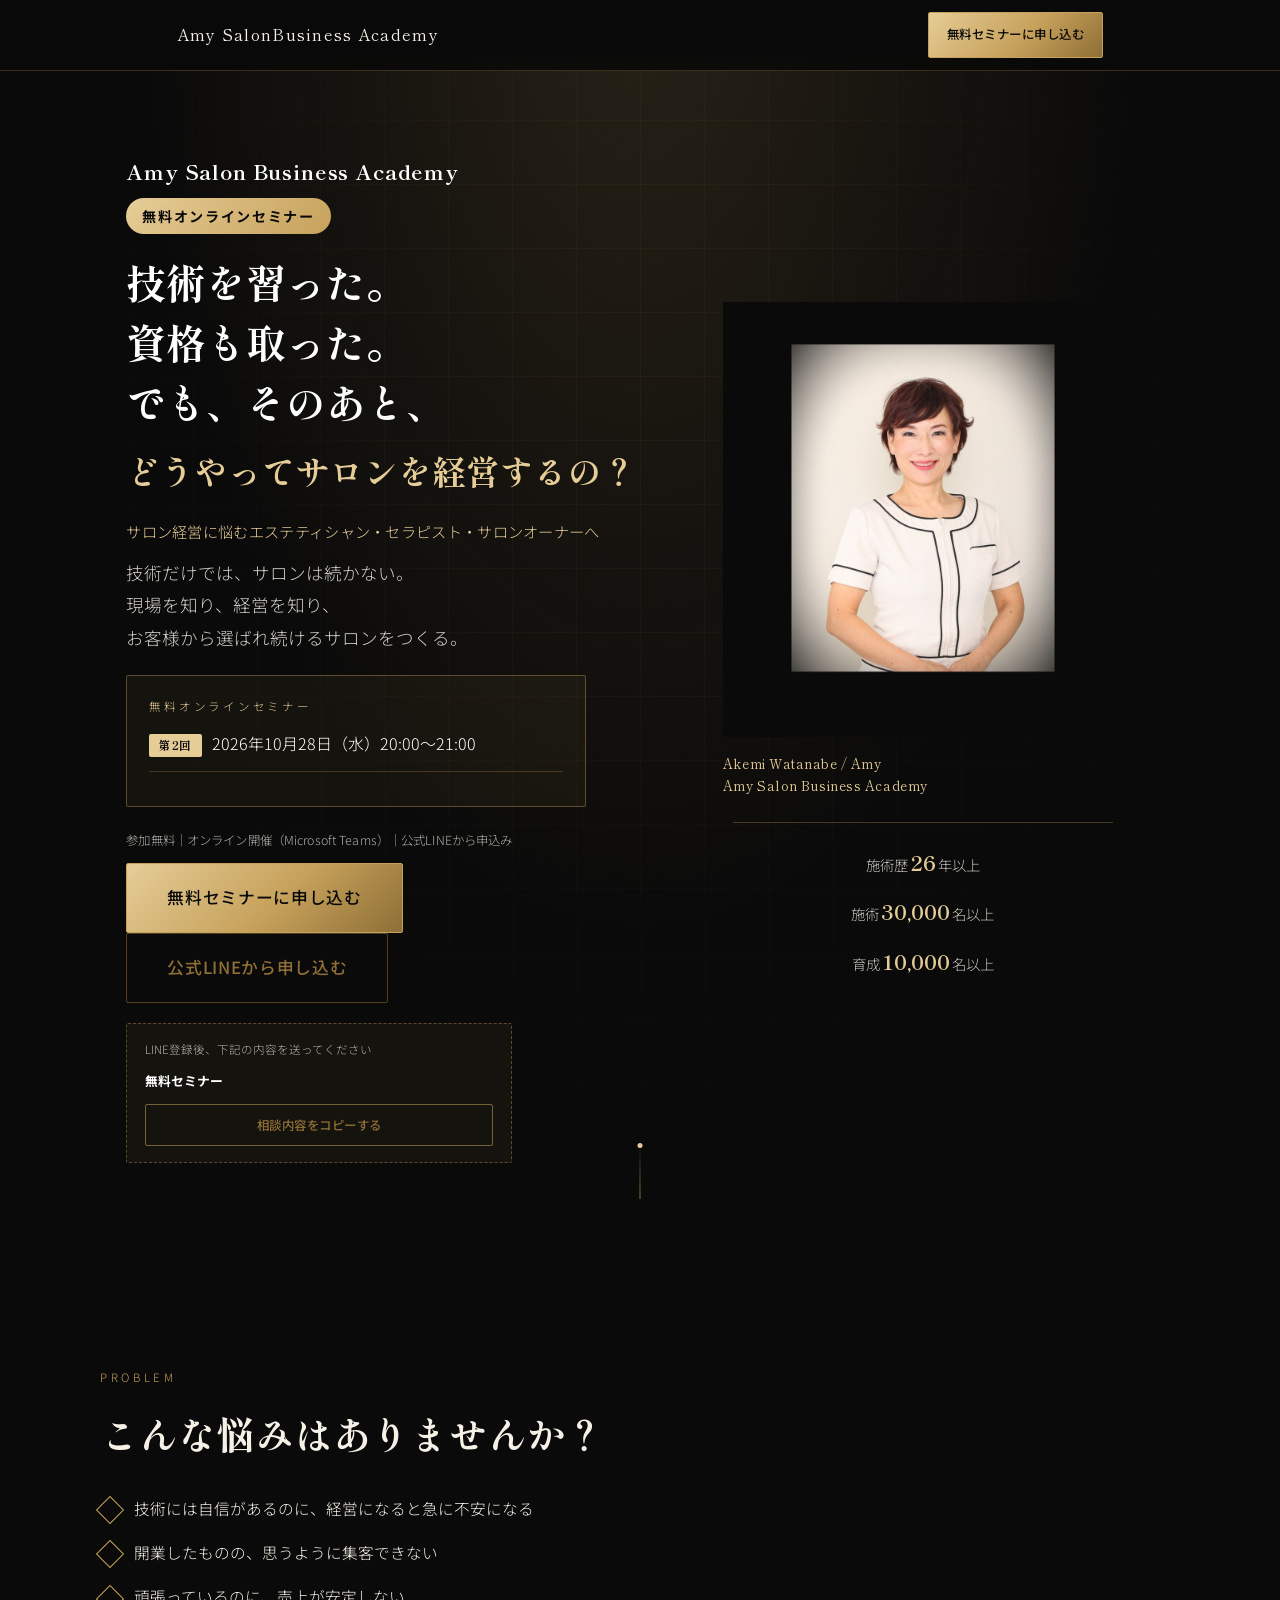
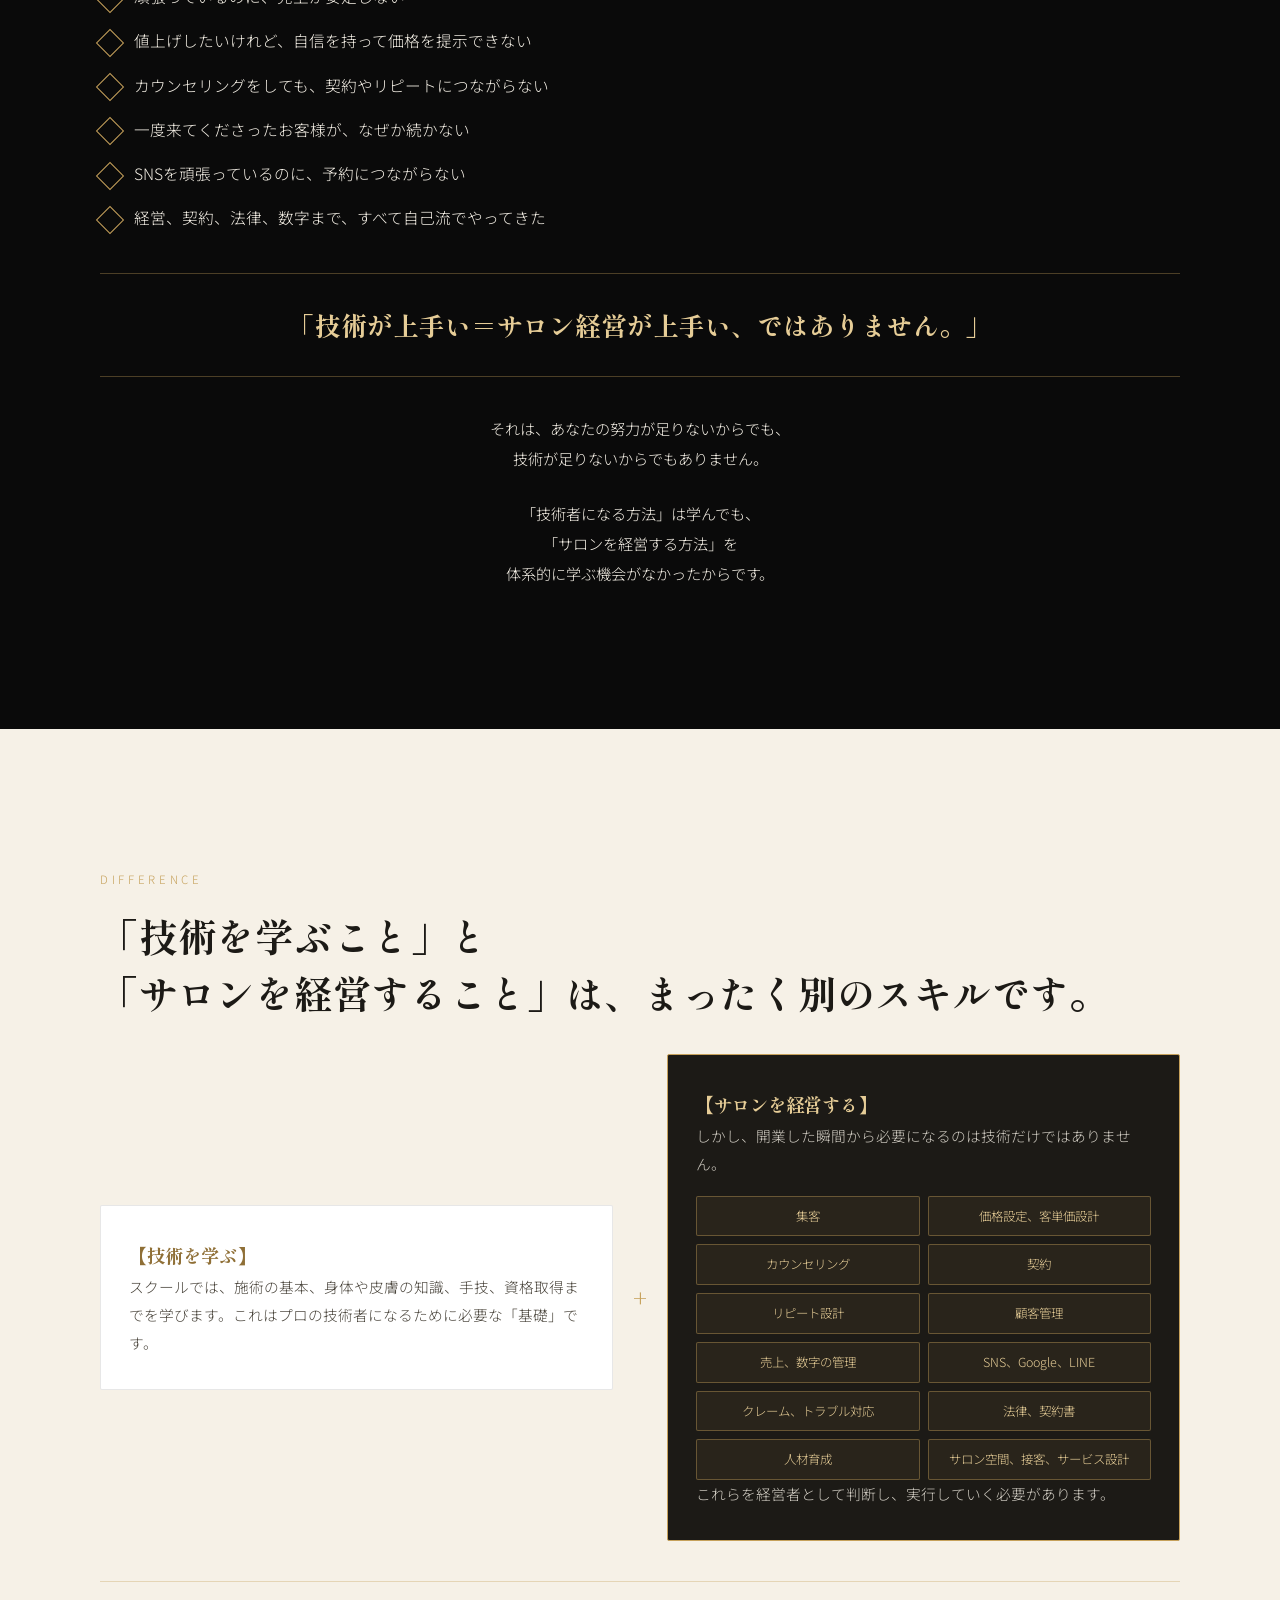
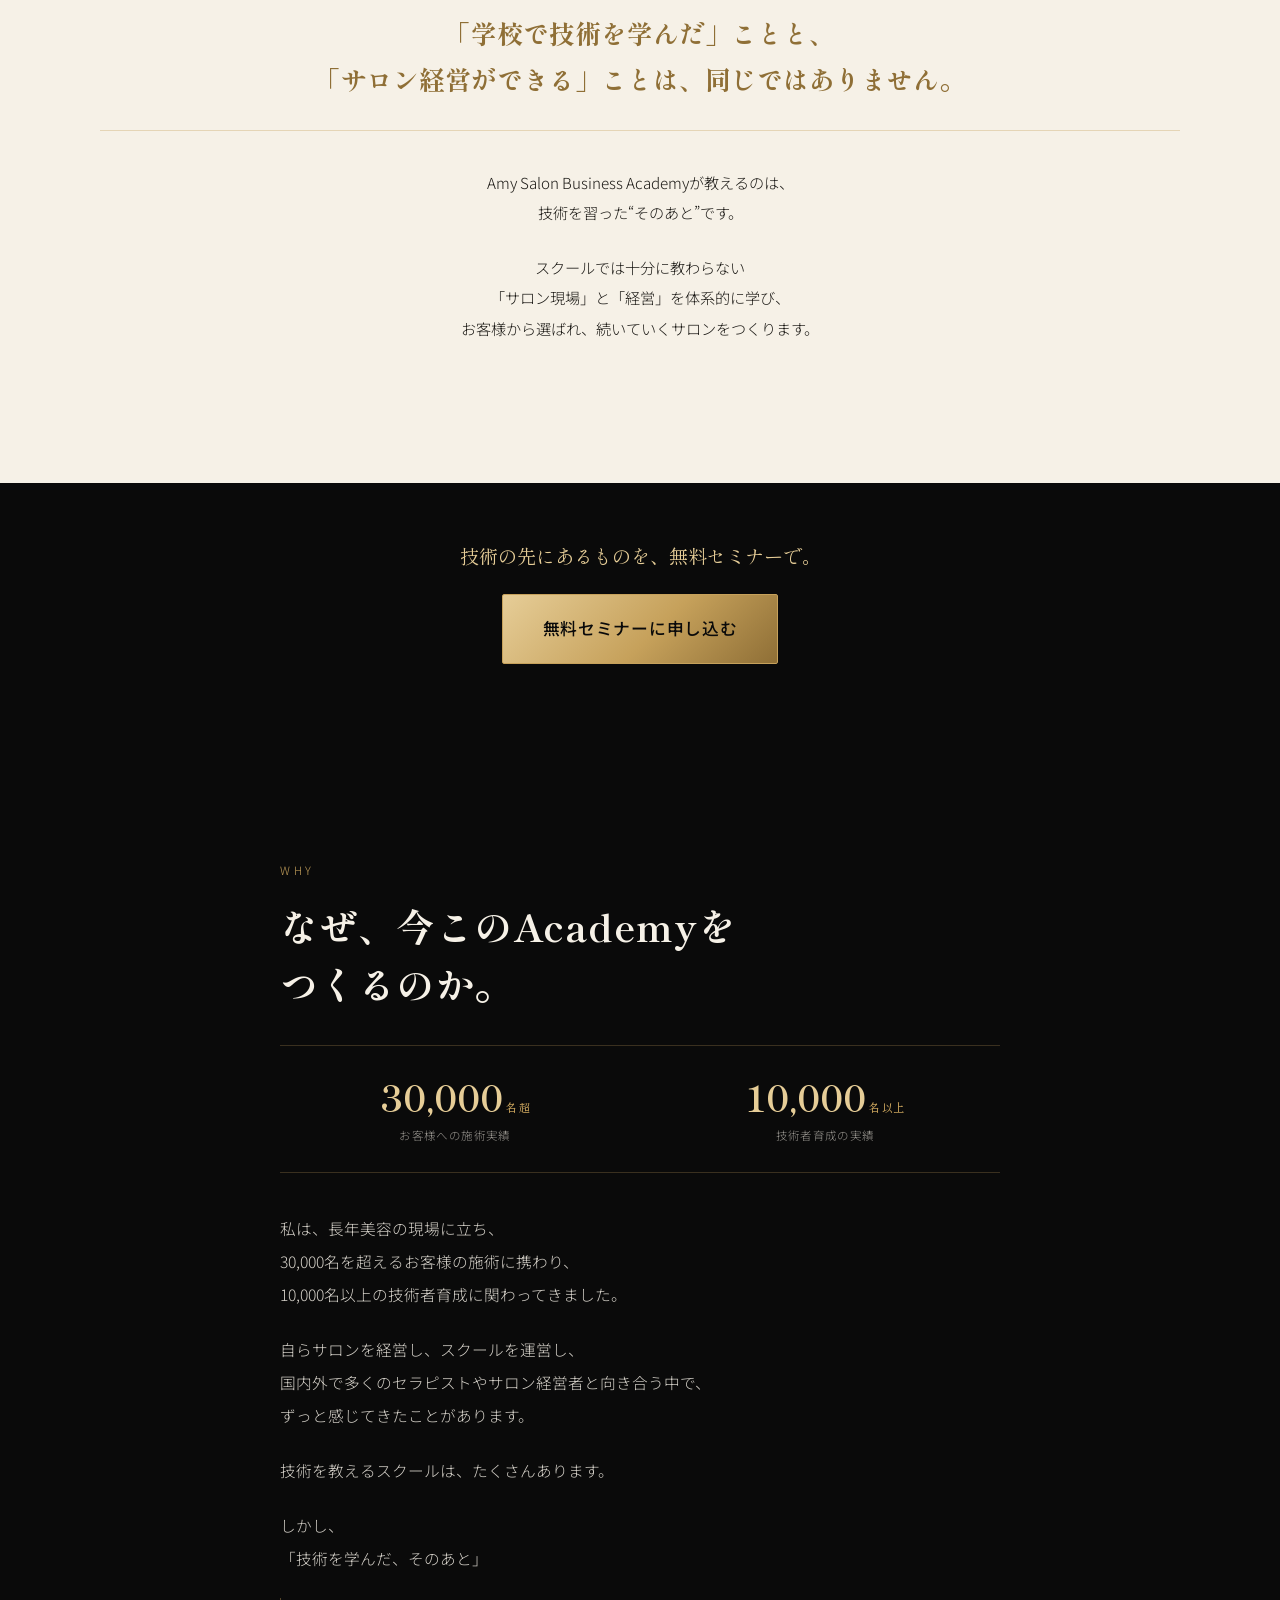
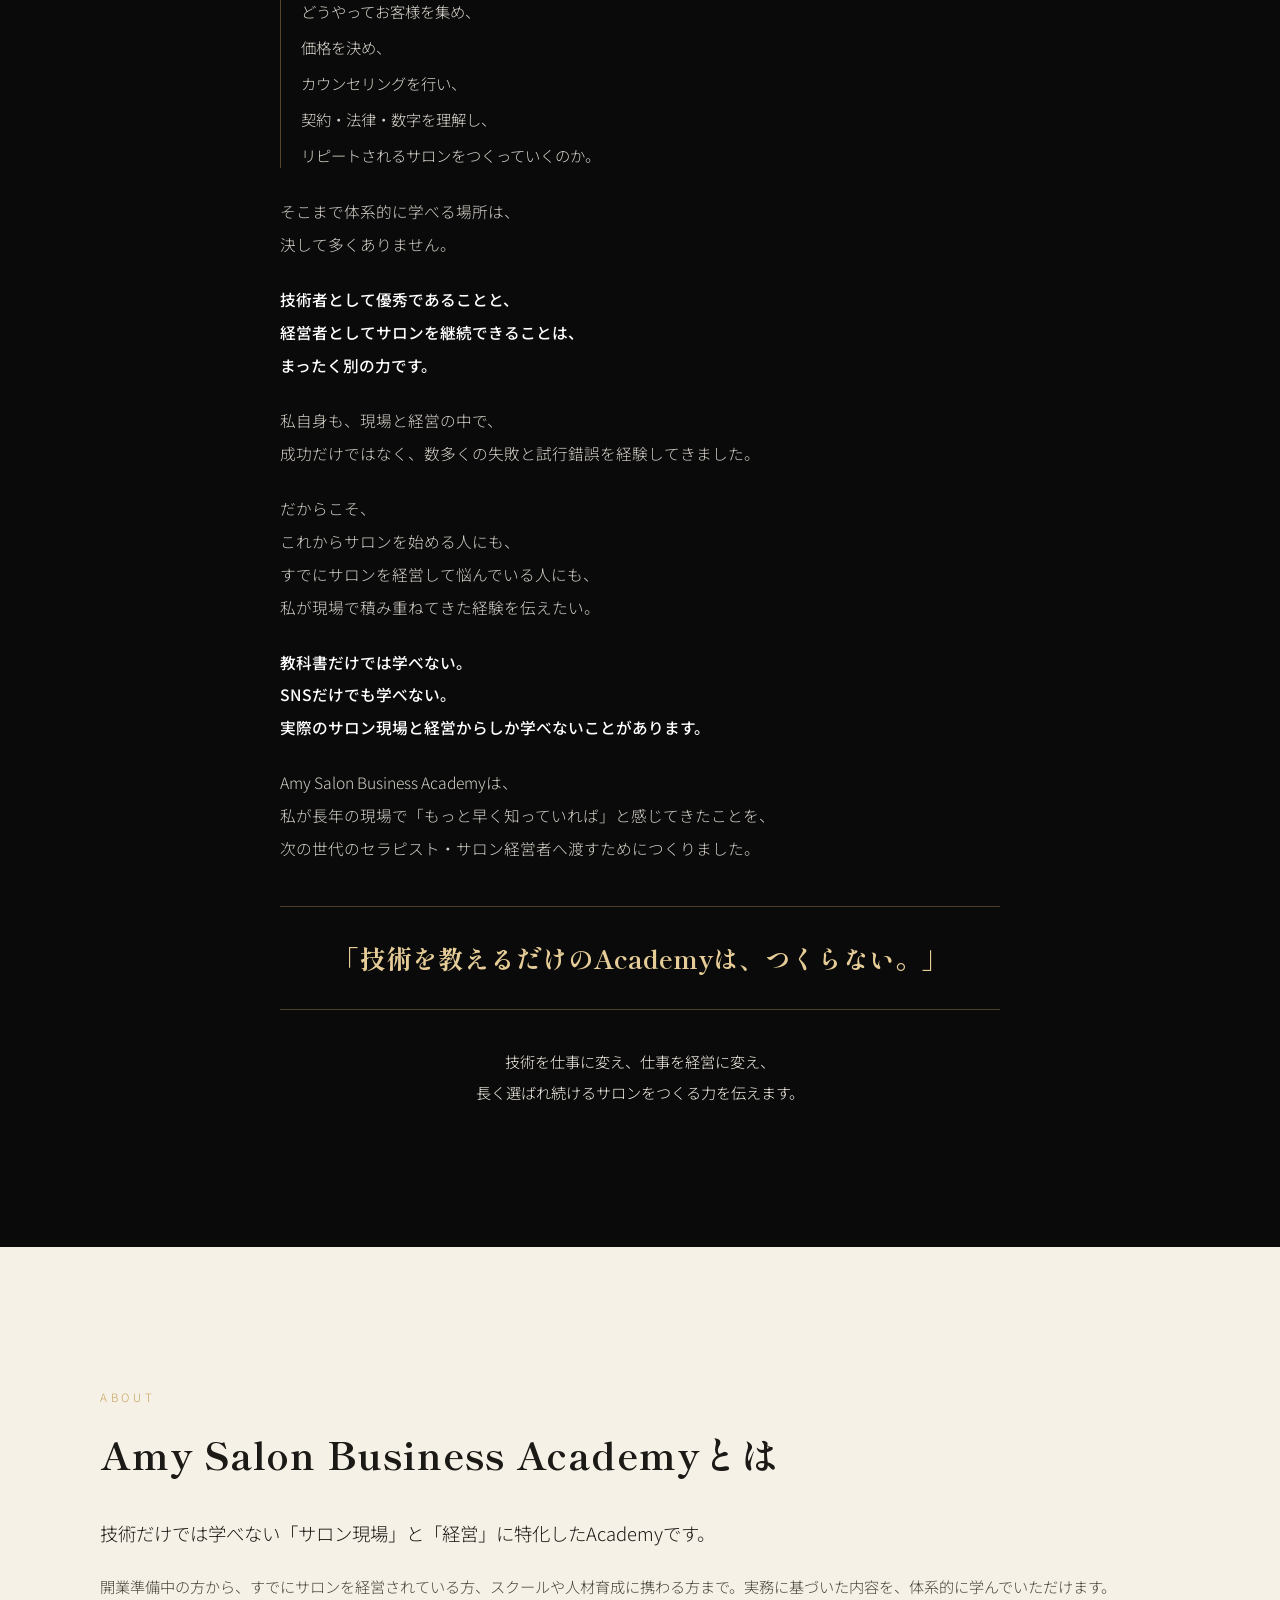
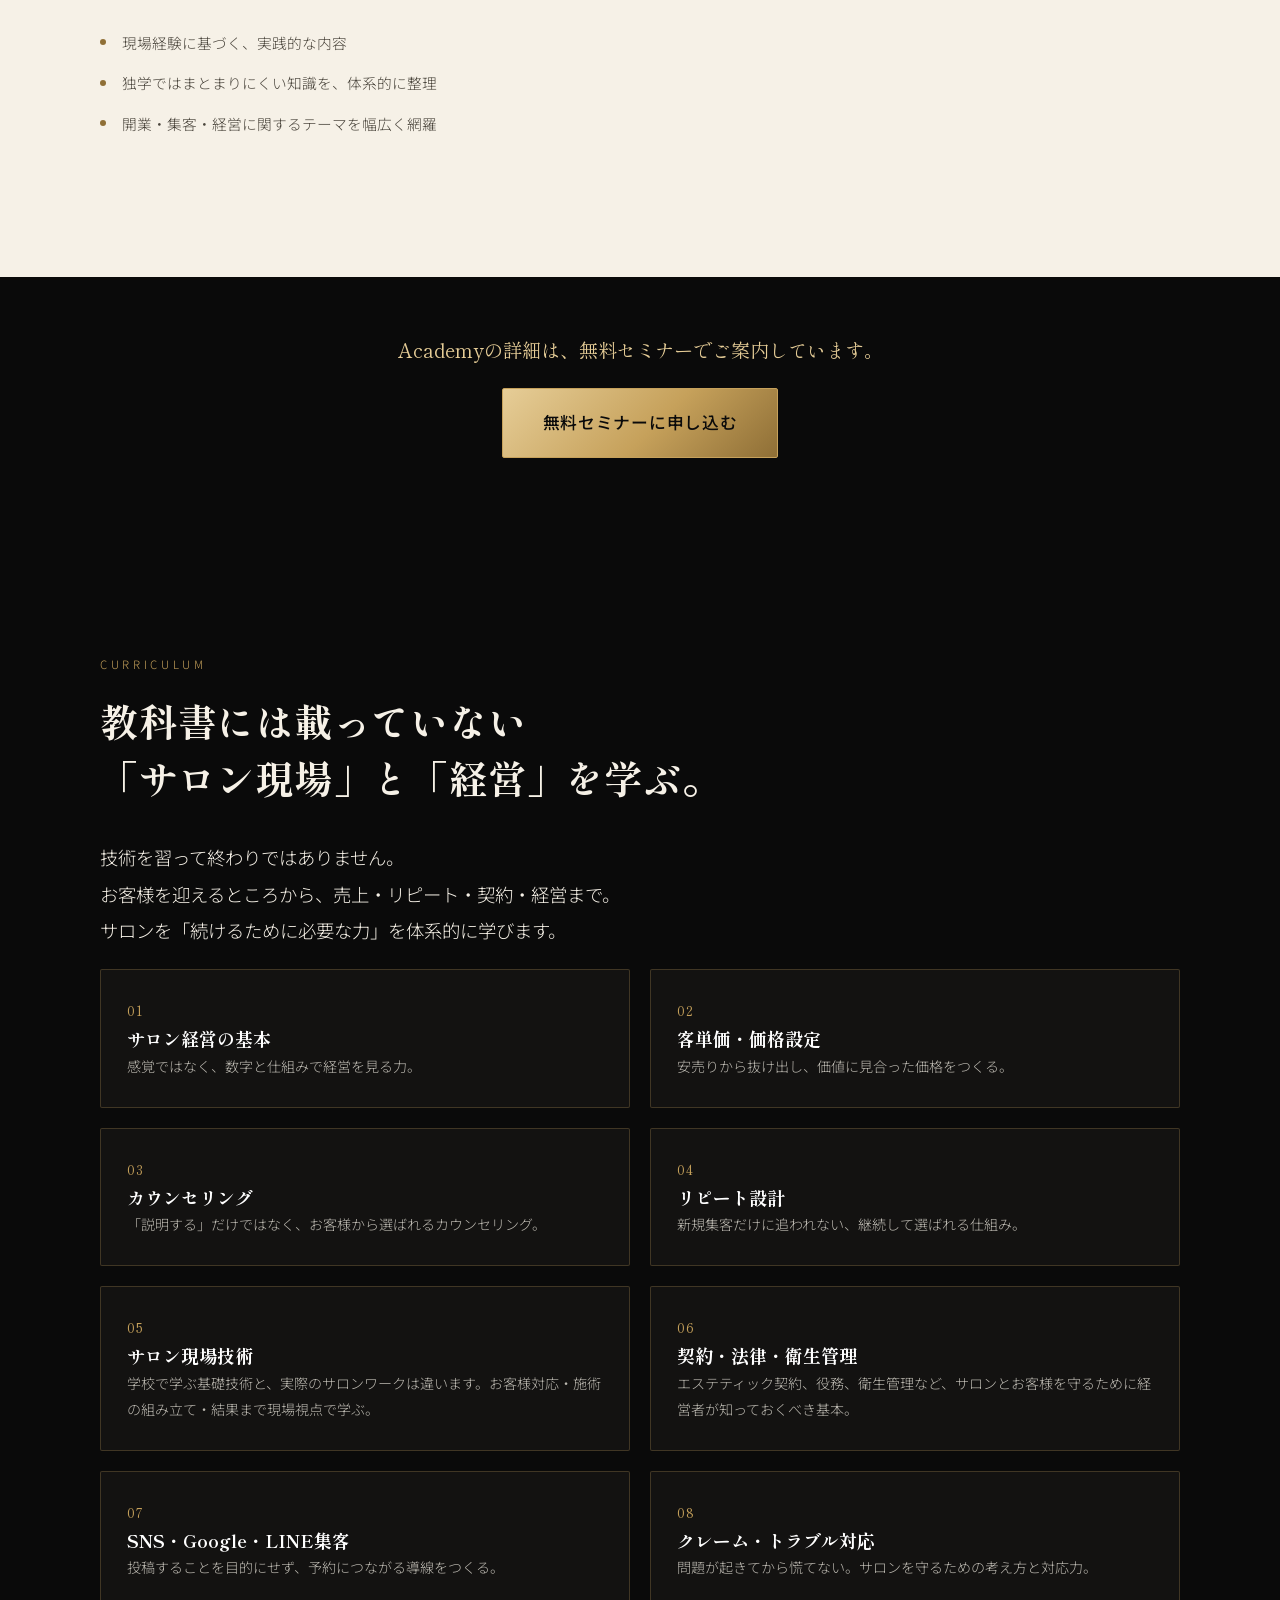
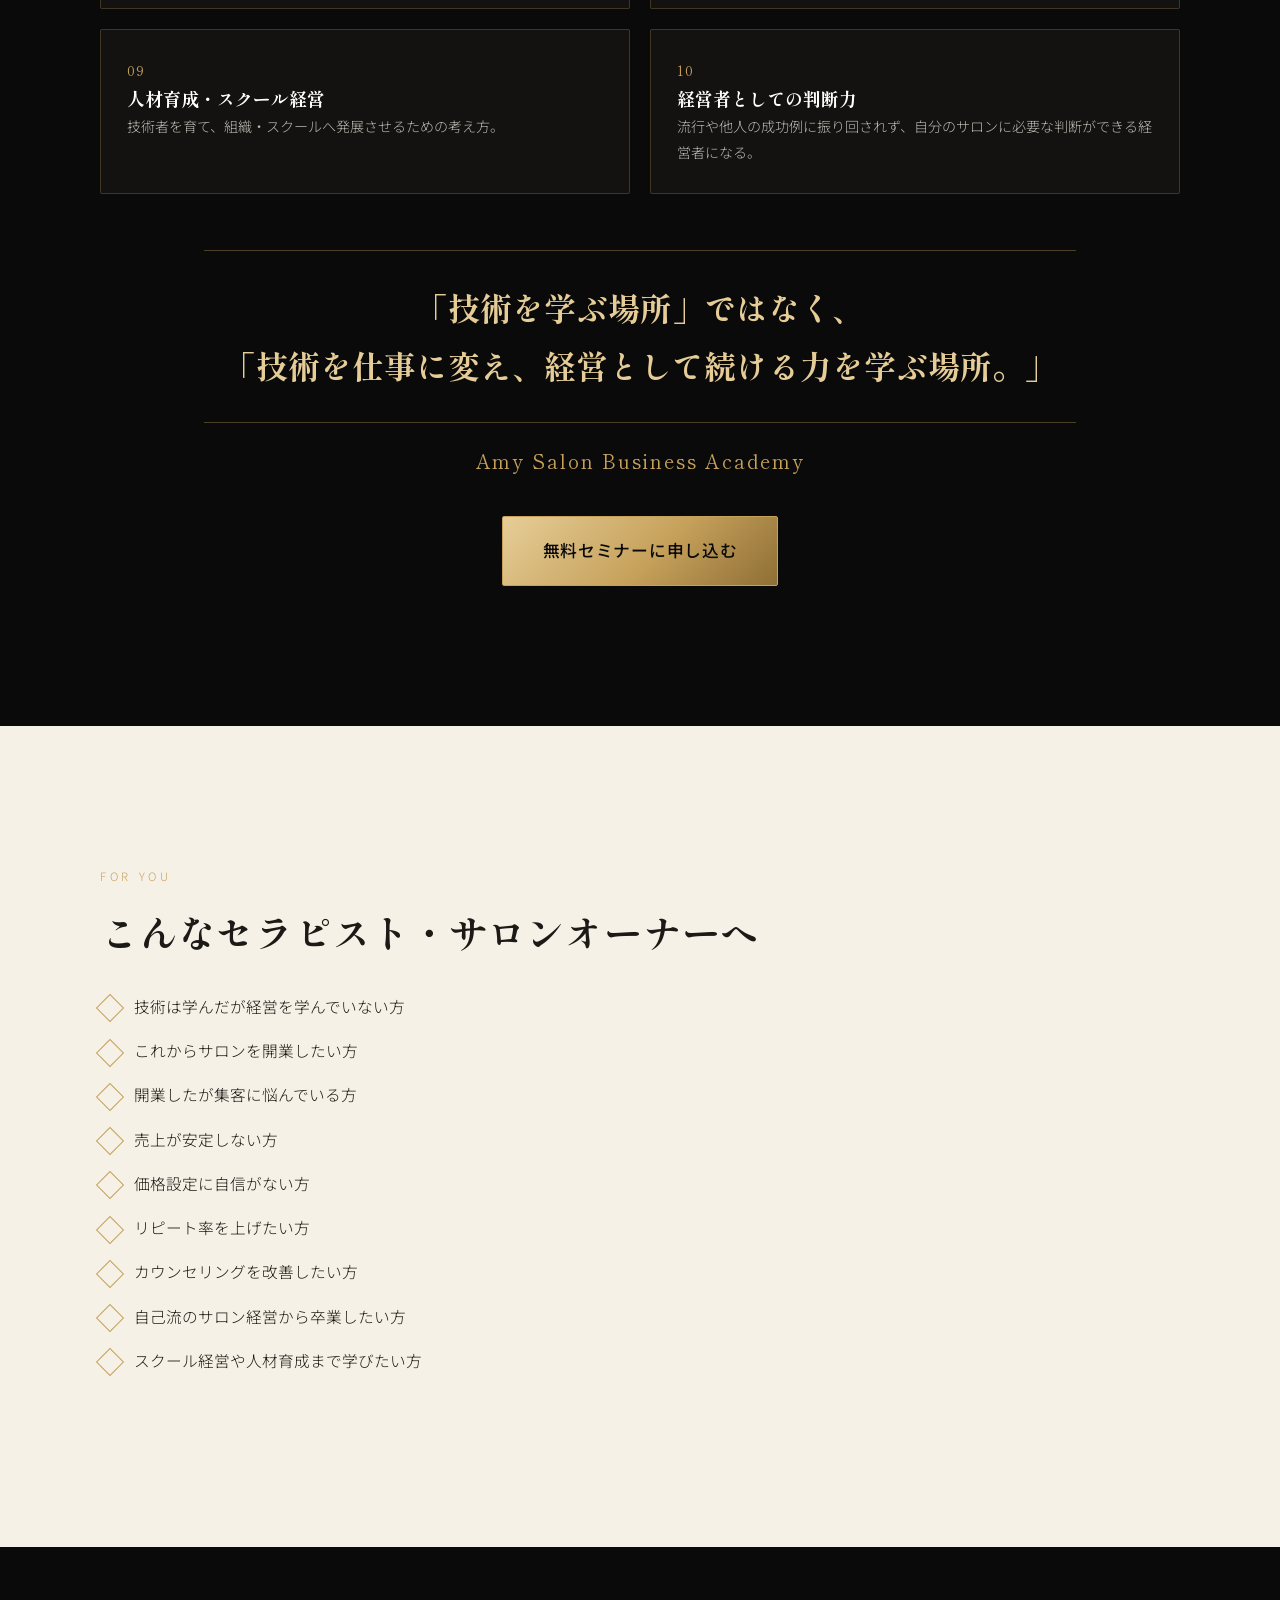
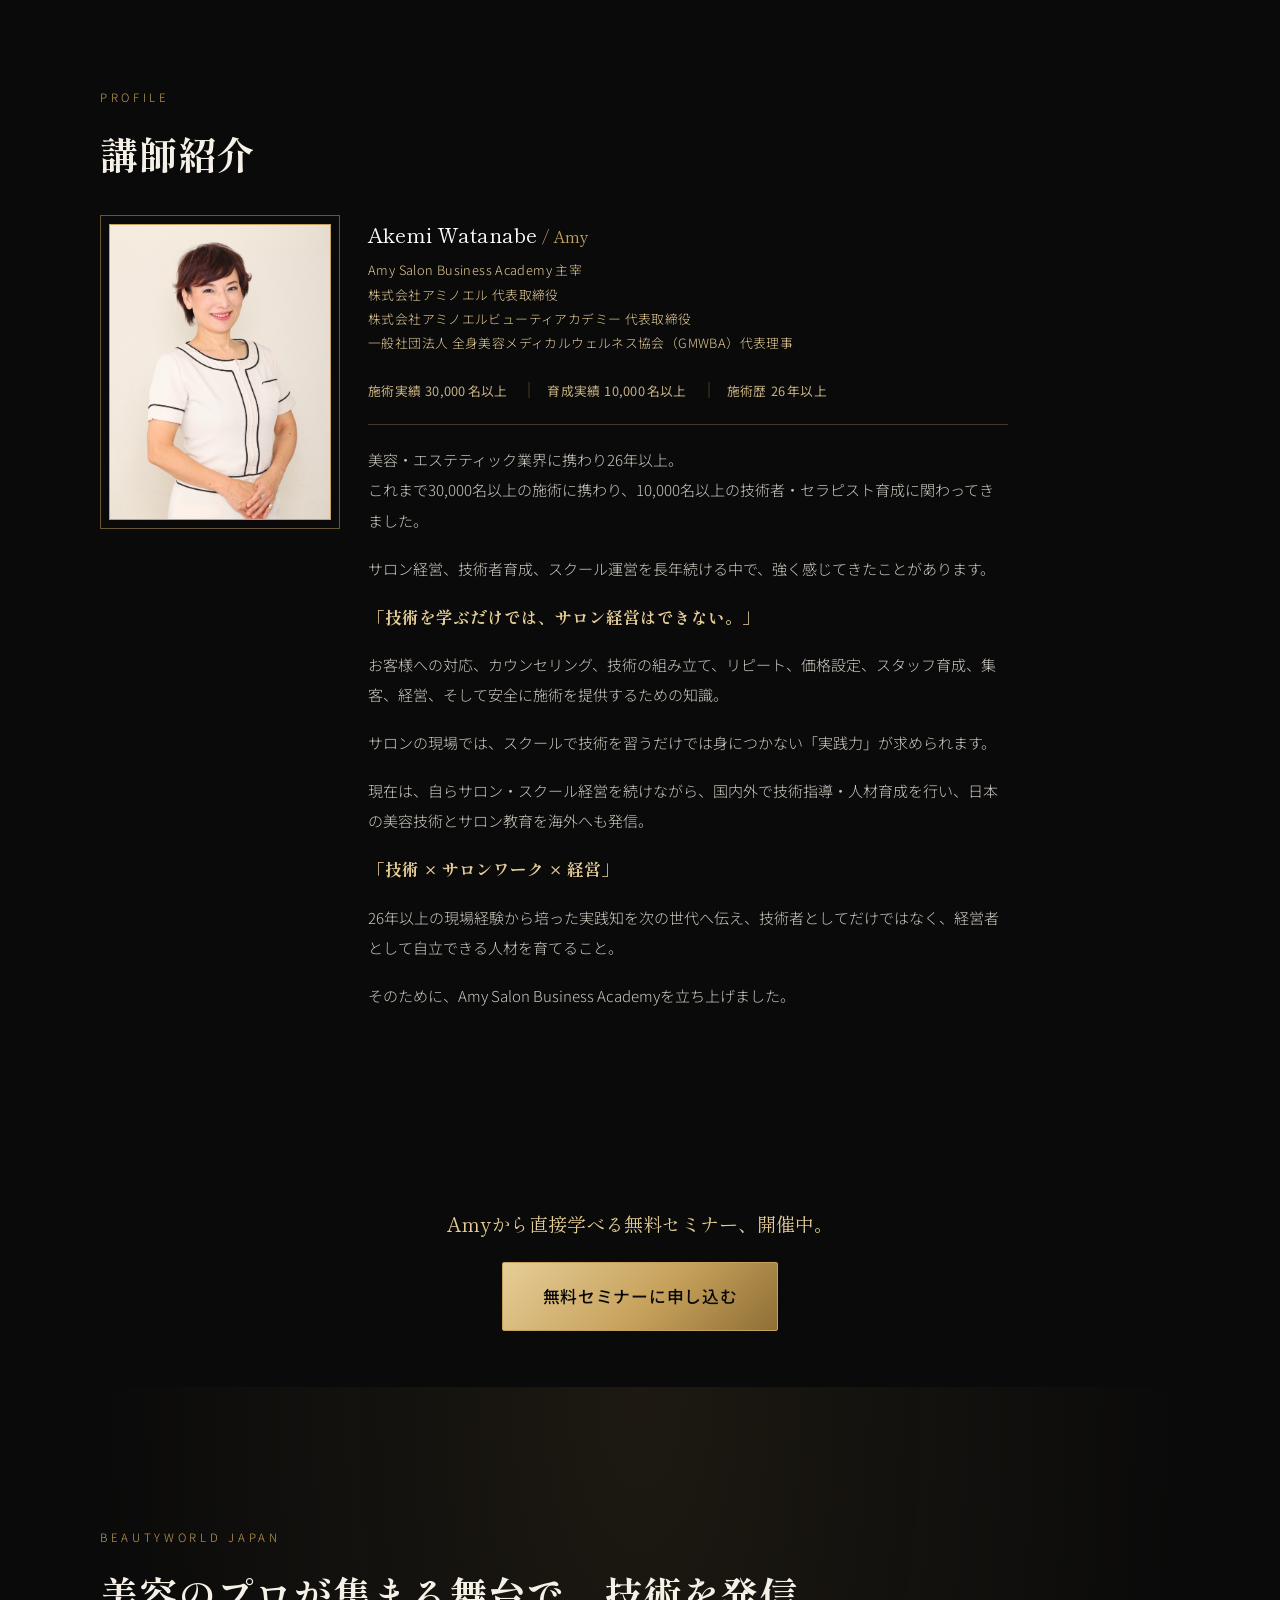
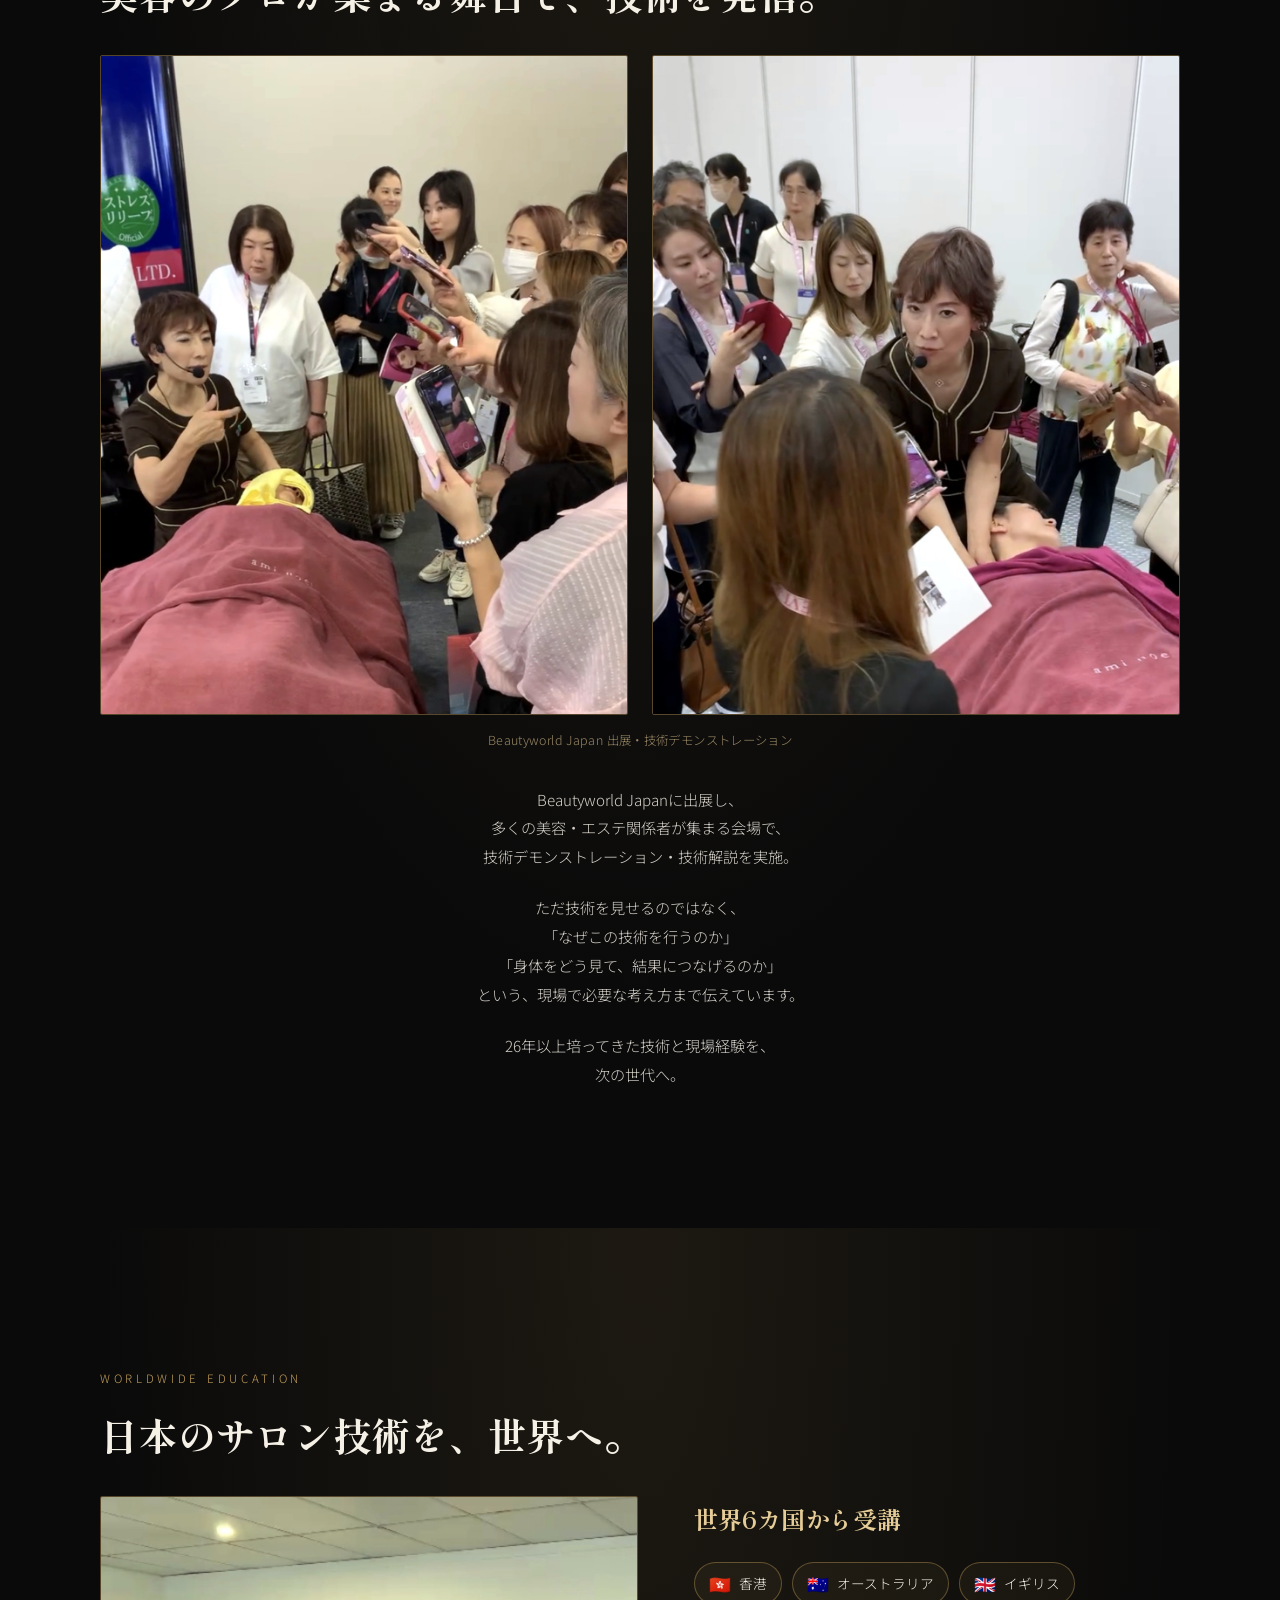
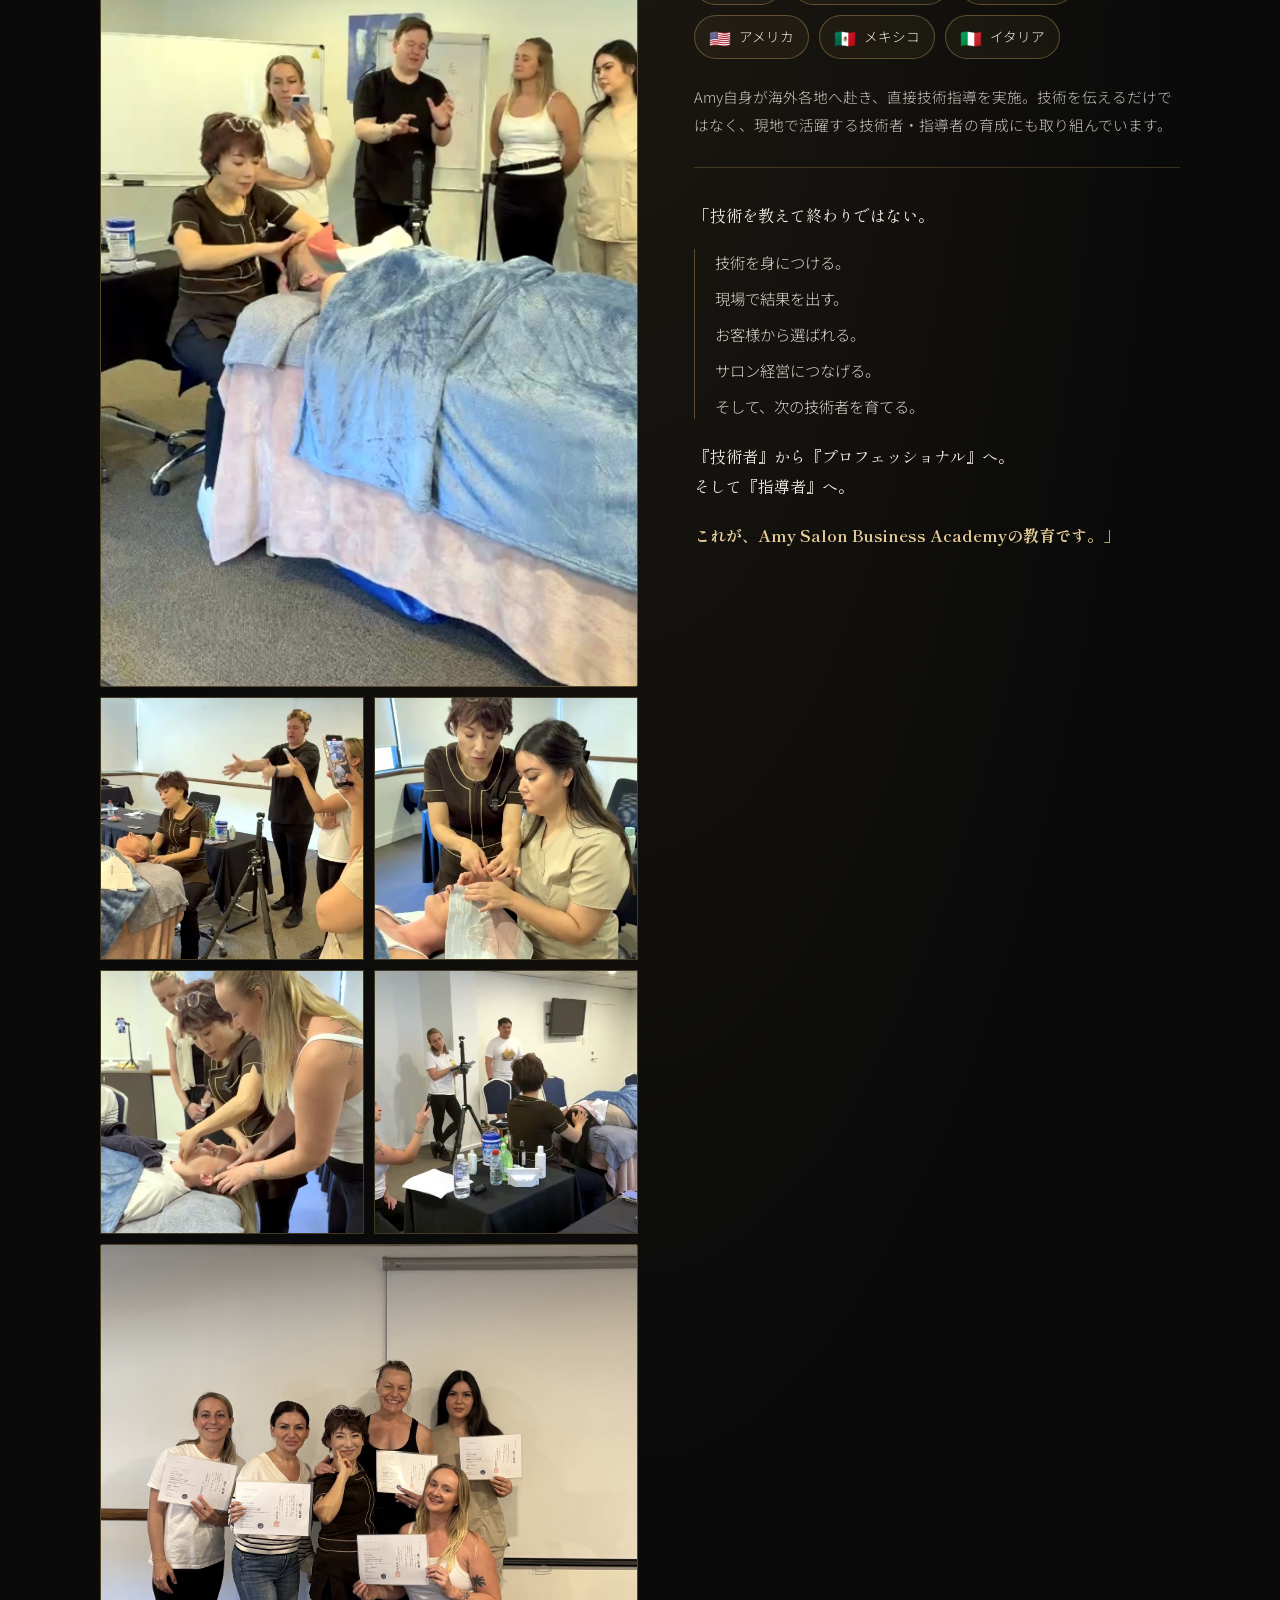
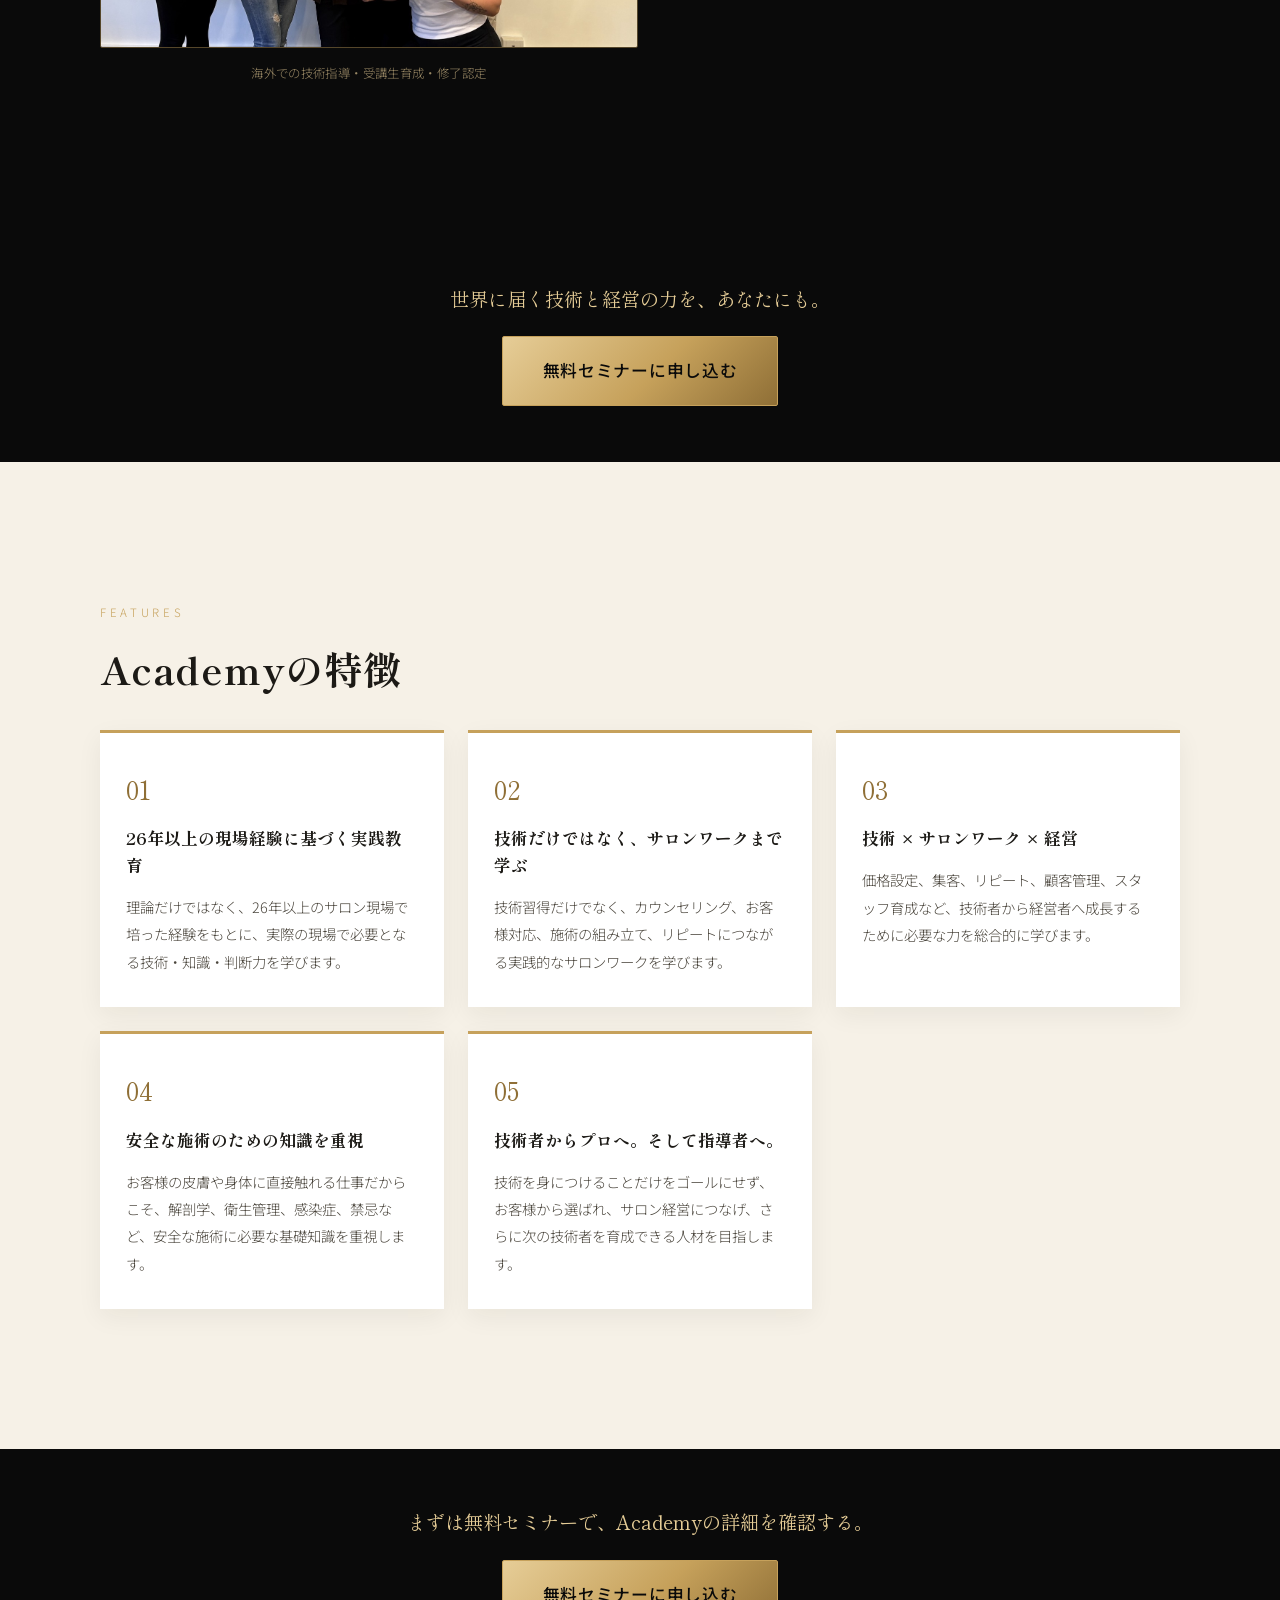
==== commit 02d8af6c: "無料オンラインセミナーを第2回開催（2026年10月28日）向けに更新 Co-Authored-By: Claude Sonnet 5 <noreply@anthropic.com> Claude-S" ====
--- a/index.html
+++ b/index.html
@@ -68,8 +68,7 @@
         <div class="hero__event">
           <p class="hero__event-label">無料オンラインセミナー</p>
           <div class="hero__event-dates">
-            <p class="hero__event-date"><span class="hero__event-round">第1回</span>9月24日（木）20:00〜21:30</p>
-            <p class="hero__event-date"><span class="hero__event-round">第2回</span>9月27日（日）20:00〜21:30</p>
+            <p class="hero__event-date"><span class="hero__event-round">第2回</span>2026年10月28日（水）20:00〜21:00</p>
           </div>
         </div>
 
@@ -556,14 +555,17 @@
         </article>
       </div>
 
+      <p class="seminar-subhead">売上を安定させる<br>「リピートの仕組み」も学べます</p>
+      <p class="section__emphasis">初回来店 → 次回予約 → 継続<br>→ コース → メンテナンス<br>→ 長期顧客</p>
+
       <div class="seminar-who">
         <p class="seminar-subhead">こんな方に参加していただきたい<br>セミナーです</p>
         <ul class="check-list">
-          <li>技術には自信があるのに、売上が安定しない</li>
-          <li>新規集客を続けることに疲れている</li>
-          <li>リピート率や客単価を改善したい</li>
-          <li>値上げしたいけれど、価格設定に自信がない</li>
-          <li>SNSを頑張っているのに予約につながらない</li>
+          <li>新規集客を続けることに疲れた</li>
+          <li>リピートが安定しない</li>
+          <li>コースが終わったらお客様が離れてしまう</li>
+          <li>メニューや価格設定に自信がない</li>
+          <li>SNSを頑張っても予約につながらない</li>
           <li>これからサロンを開業したいが、<br>何から準備すればいいかわからない</li>
           <li>自己流のサロン経営を<br>一度きちんと見直したい</li>
           <li>技術者としてだけではなく、<br>経営者として成長したい</li>
@@ -574,18 +576,18 @@
         <p>26年以上、<br>サロンの現場に立ち続けてきたからこそ、<br>伝えられることがあります。</p>
         <p>技術を学んで終わりではなく、<br>その技術を「仕事」にし、</p>
         <p>お客様から選ばれ、<br>サロン経営を続けていくために。</p>
-        <p class="prose__highlight">まず90分、<br>あなたのサロンを<br>「技術」ではなく<br>「経営」という視点から<br>見直してみませんか？</p>
+        <p class="prose__highlight">まず60分、<br>あなたのサロンを<br>「技術」ではなく<br>「経営」という視点から<br>見直してみませんか？</p>
       </div>
 
       <div class="hero__event seminar-event">
+        <p class="seminar-event__announce">第1回開催終了。<br>ご参加ありがとうございました。<br>第2回 無料オンラインセミナー開催決定</p>
         <p class="hero__event-label">FREE ONLINE SEMINAR</p>
-        <p class="seminar-event__name">Amy Salon Business Academy<br>無料オンラインセミナー</p>
+        <p class="seminar-event__name">Amy Salon Business Academy<br>無料オンラインセミナー〈第2回〉</p>
         <p class="seminar-event__fee">参加費　<strong>0円</strong></p>
         <div class="hero__event-dates">
-          <p class="hero__event-date"><span class="hero__event-round">第1回</span>9月24日（木）20:00〜21:30</p>
-          <p class="hero__event-date"><span class="hero__event-round">第2回</span>9月27日（日）20:00〜21:30</p>
-        </div>
-        <p class="hero__event-meta">オンライン開催<br>お申し込み後、<br class="sp-only">ご希望の日程をお選びいただけます。</p>
+          <p class="hero__event-date"><span class="hero__event-round">第2回</span>2026年10月28日（水）20:00〜21:00</p>
+        </div>
+        <p class="hero__event-meta">オンライン開催<br>皆様のご参加をお待ちしております。</p>
       </div>
 
       <div class="seminar-cta">
--- a/css/style.css
+++ b/css/style.css
@@ -1158,6 +1158,15 @@
   margin-top: 48px;
 }
 
+.seminar-event__announce {
+  font-size: 0.82rem;
+  line-height: 1.7;
+  color: var(--color-gold-light);
+  margin: 0 0 16px;
+  padding-bottom: 16px;
+  border-bottom: 1px solid rgba(198, 161, 91, 0.25);
+}
+
 .seminar-event__name {
   font-family: var(--font-serif);
   font-size: 1rem;
